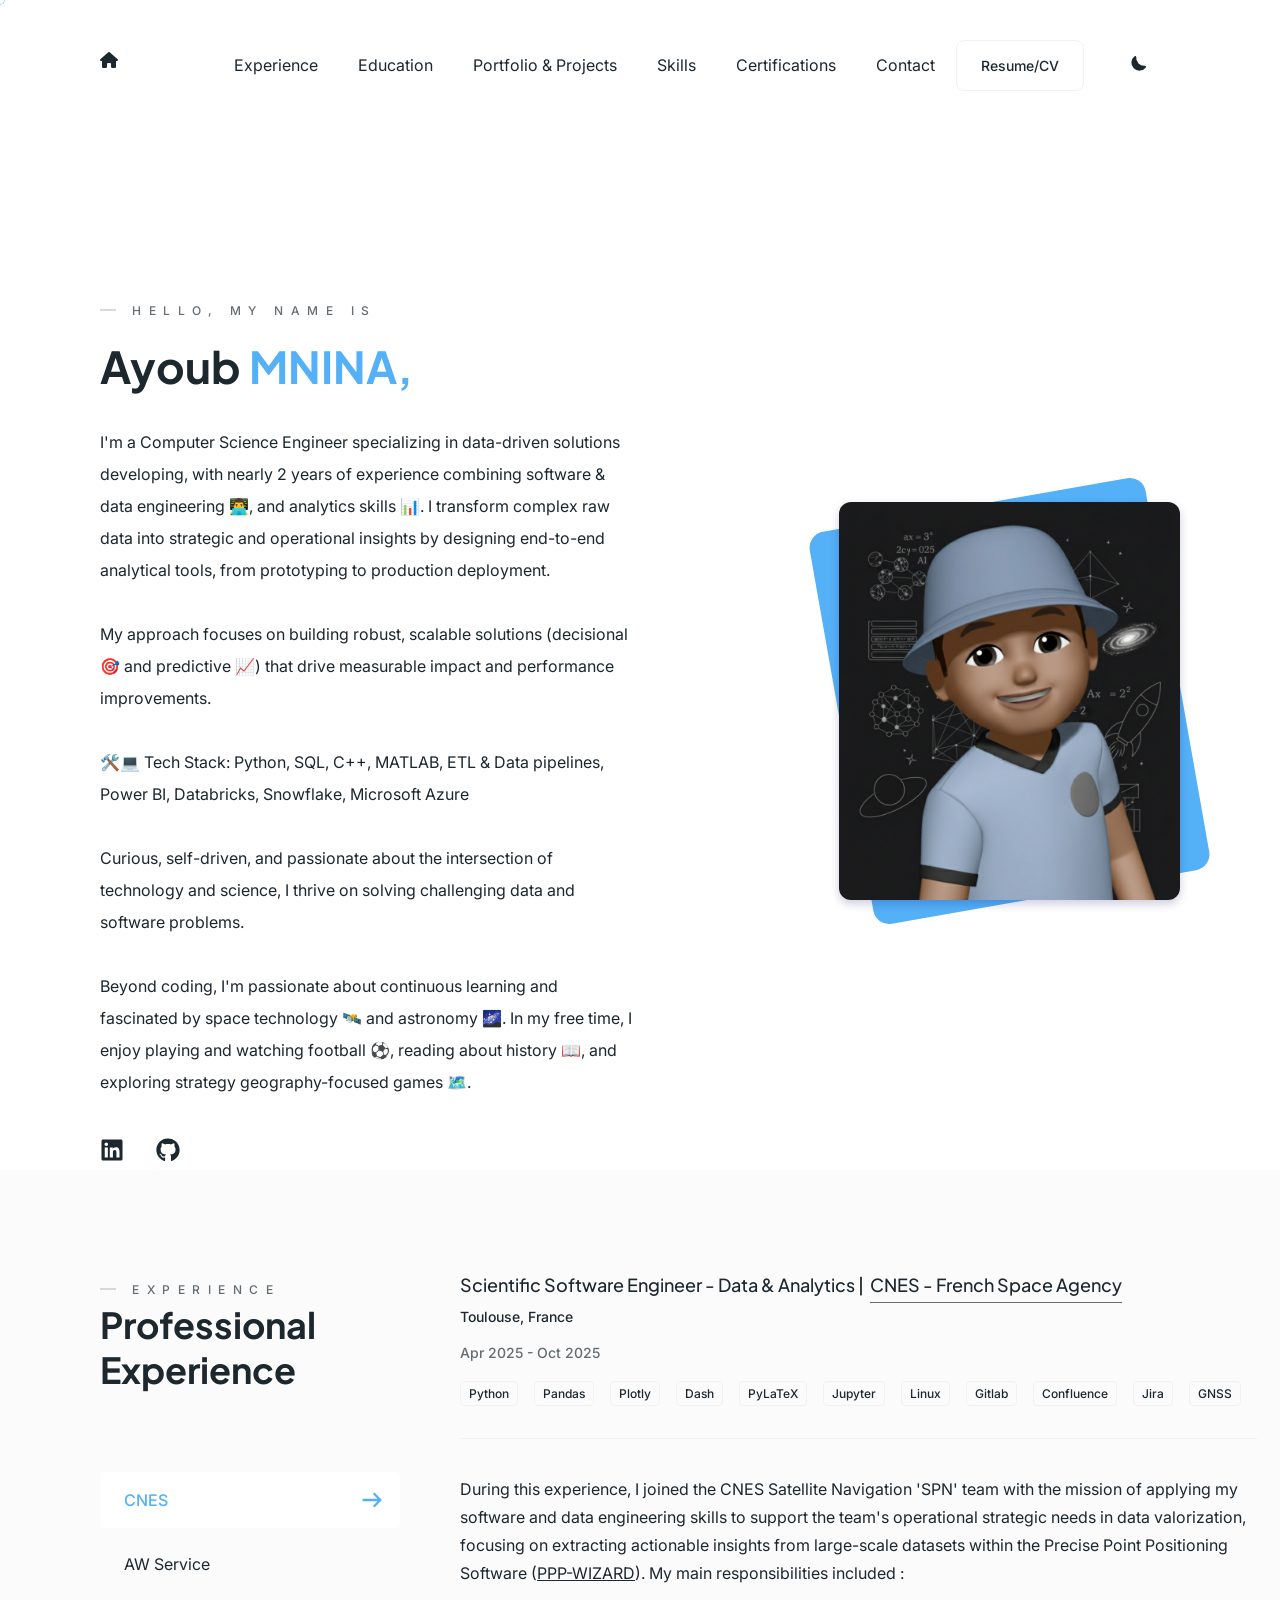
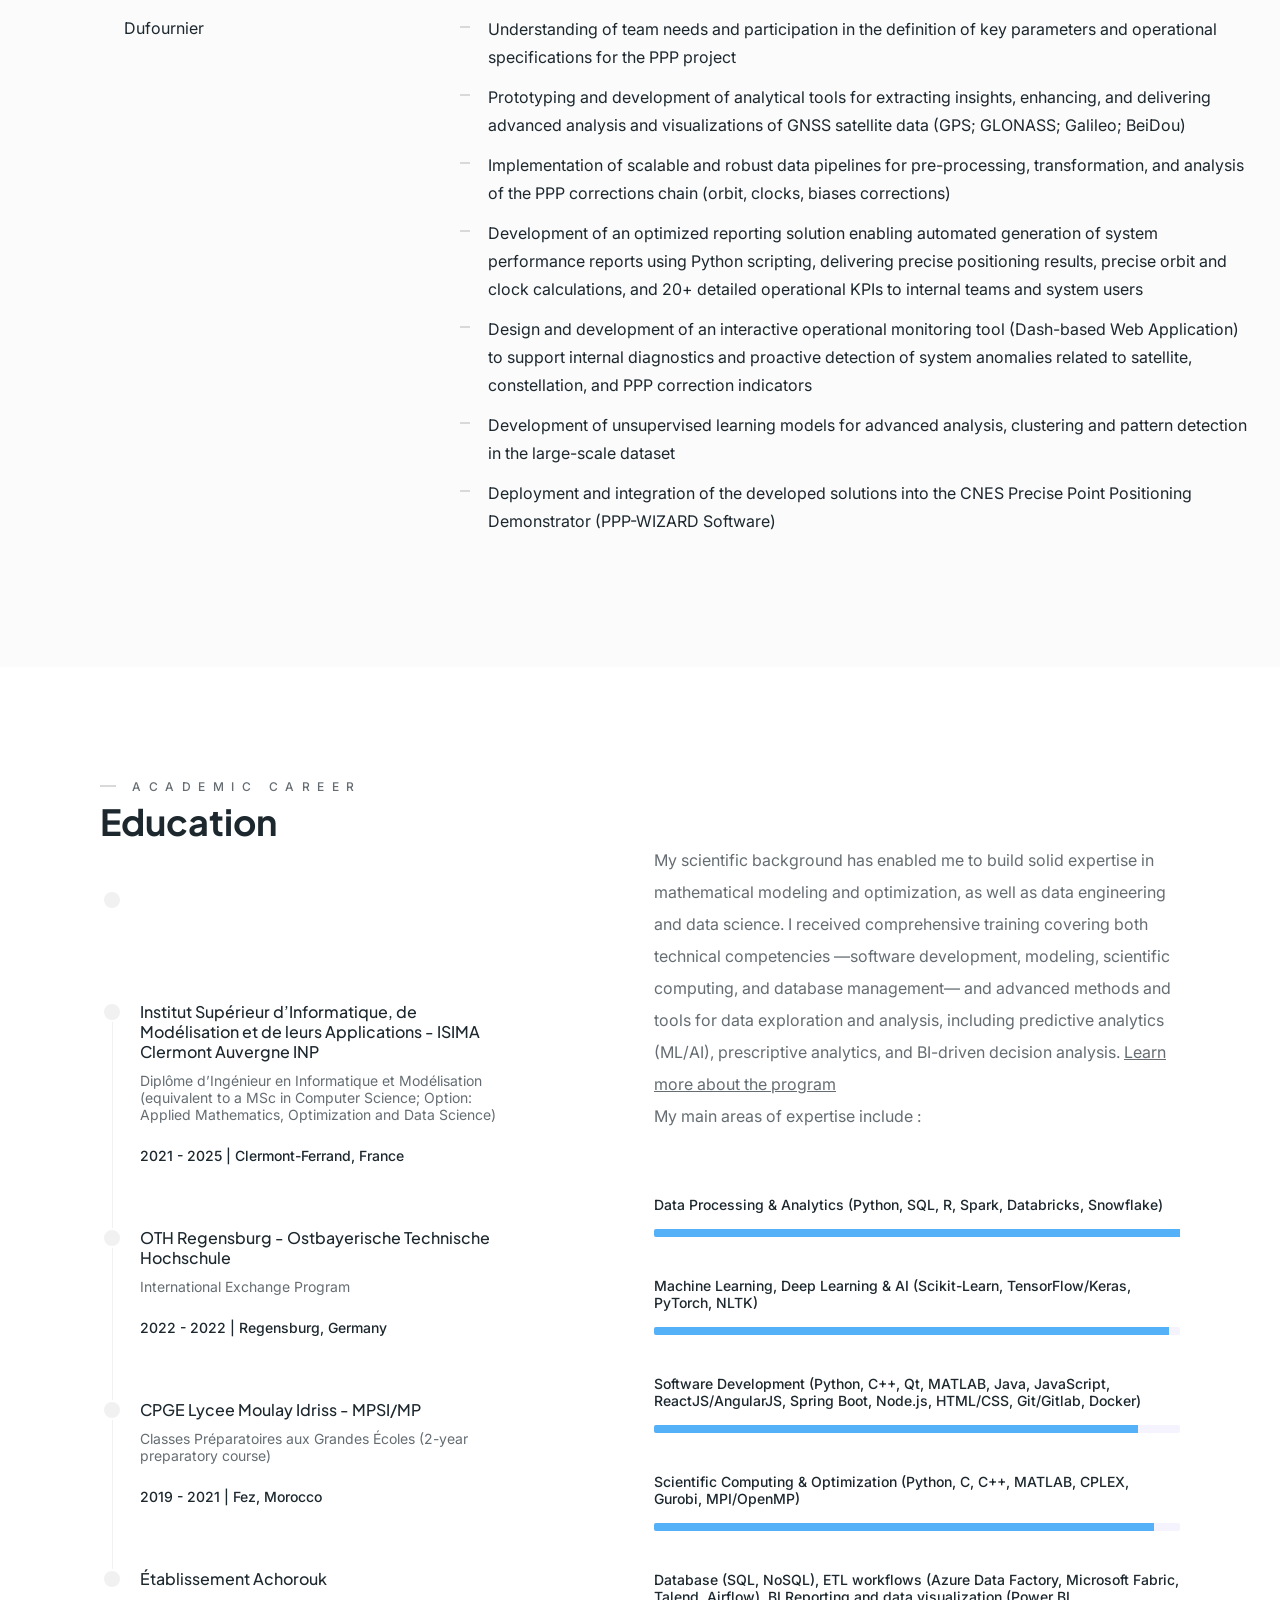
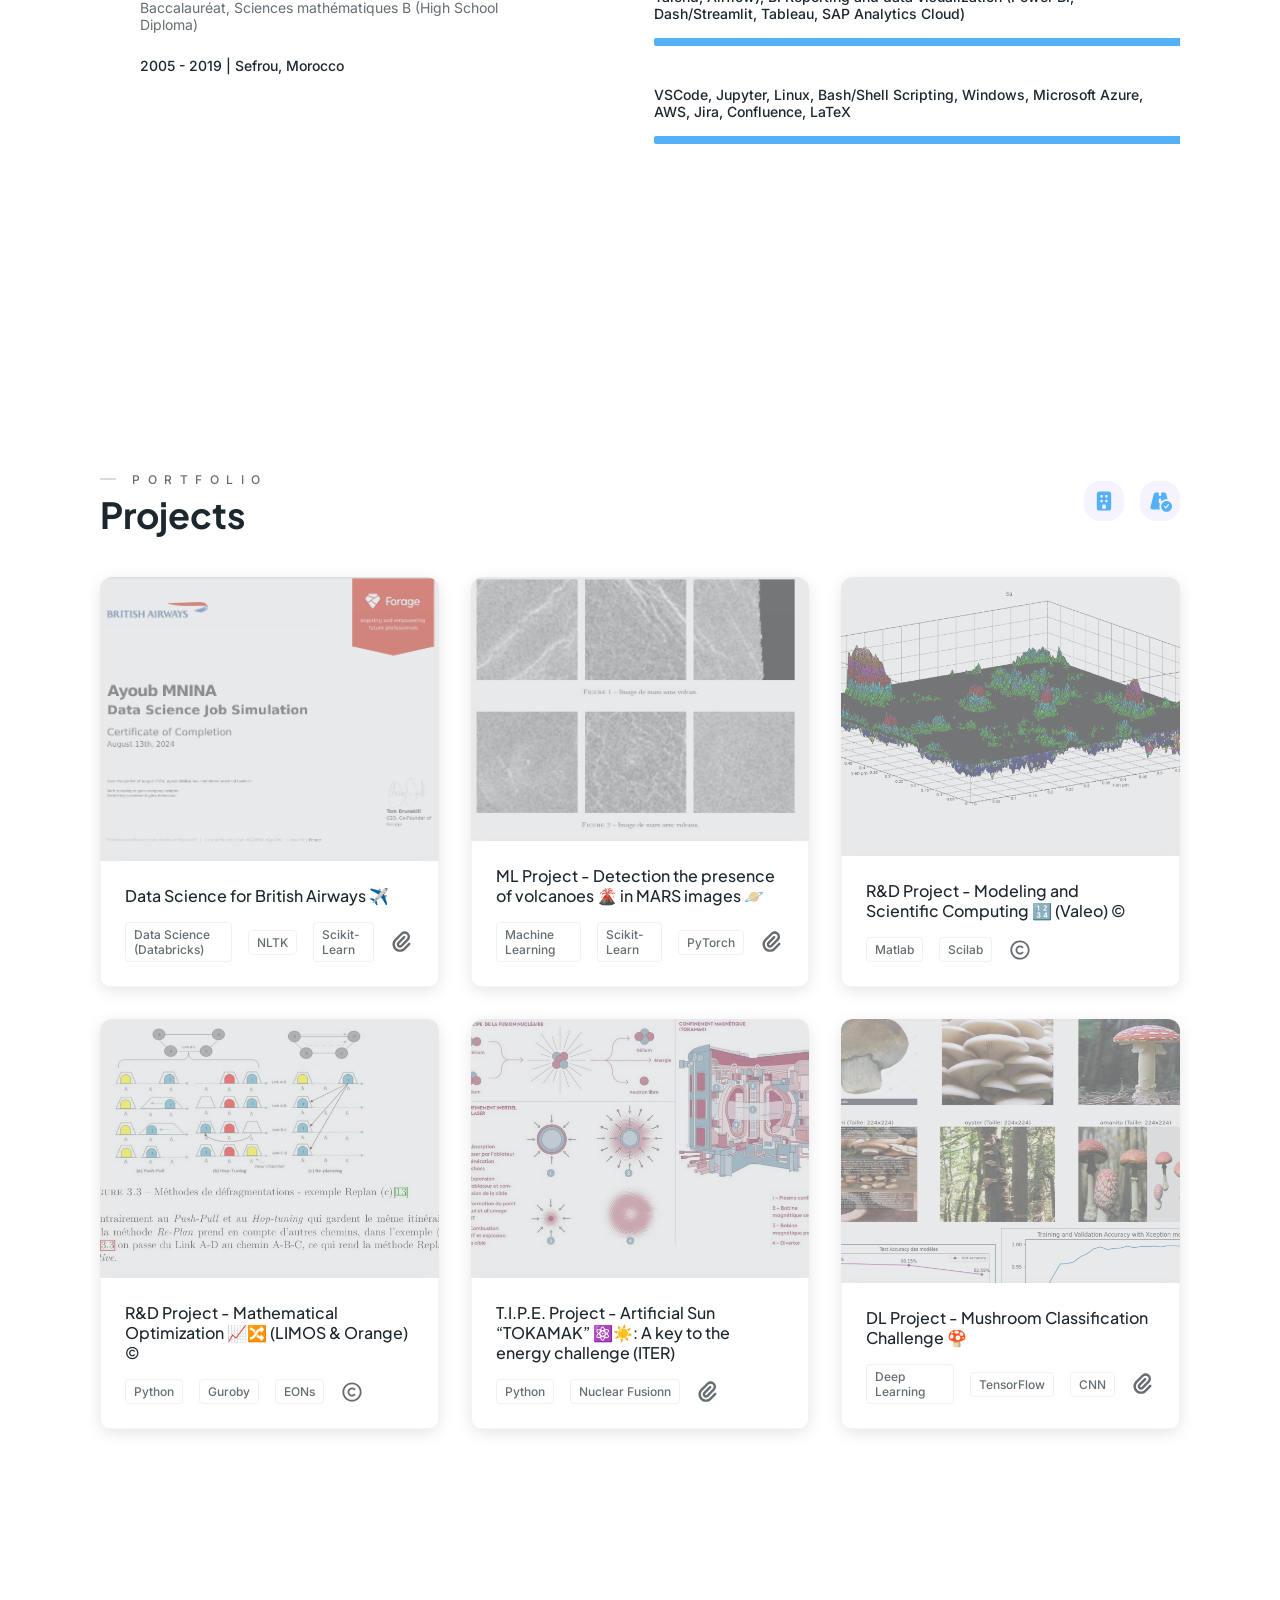
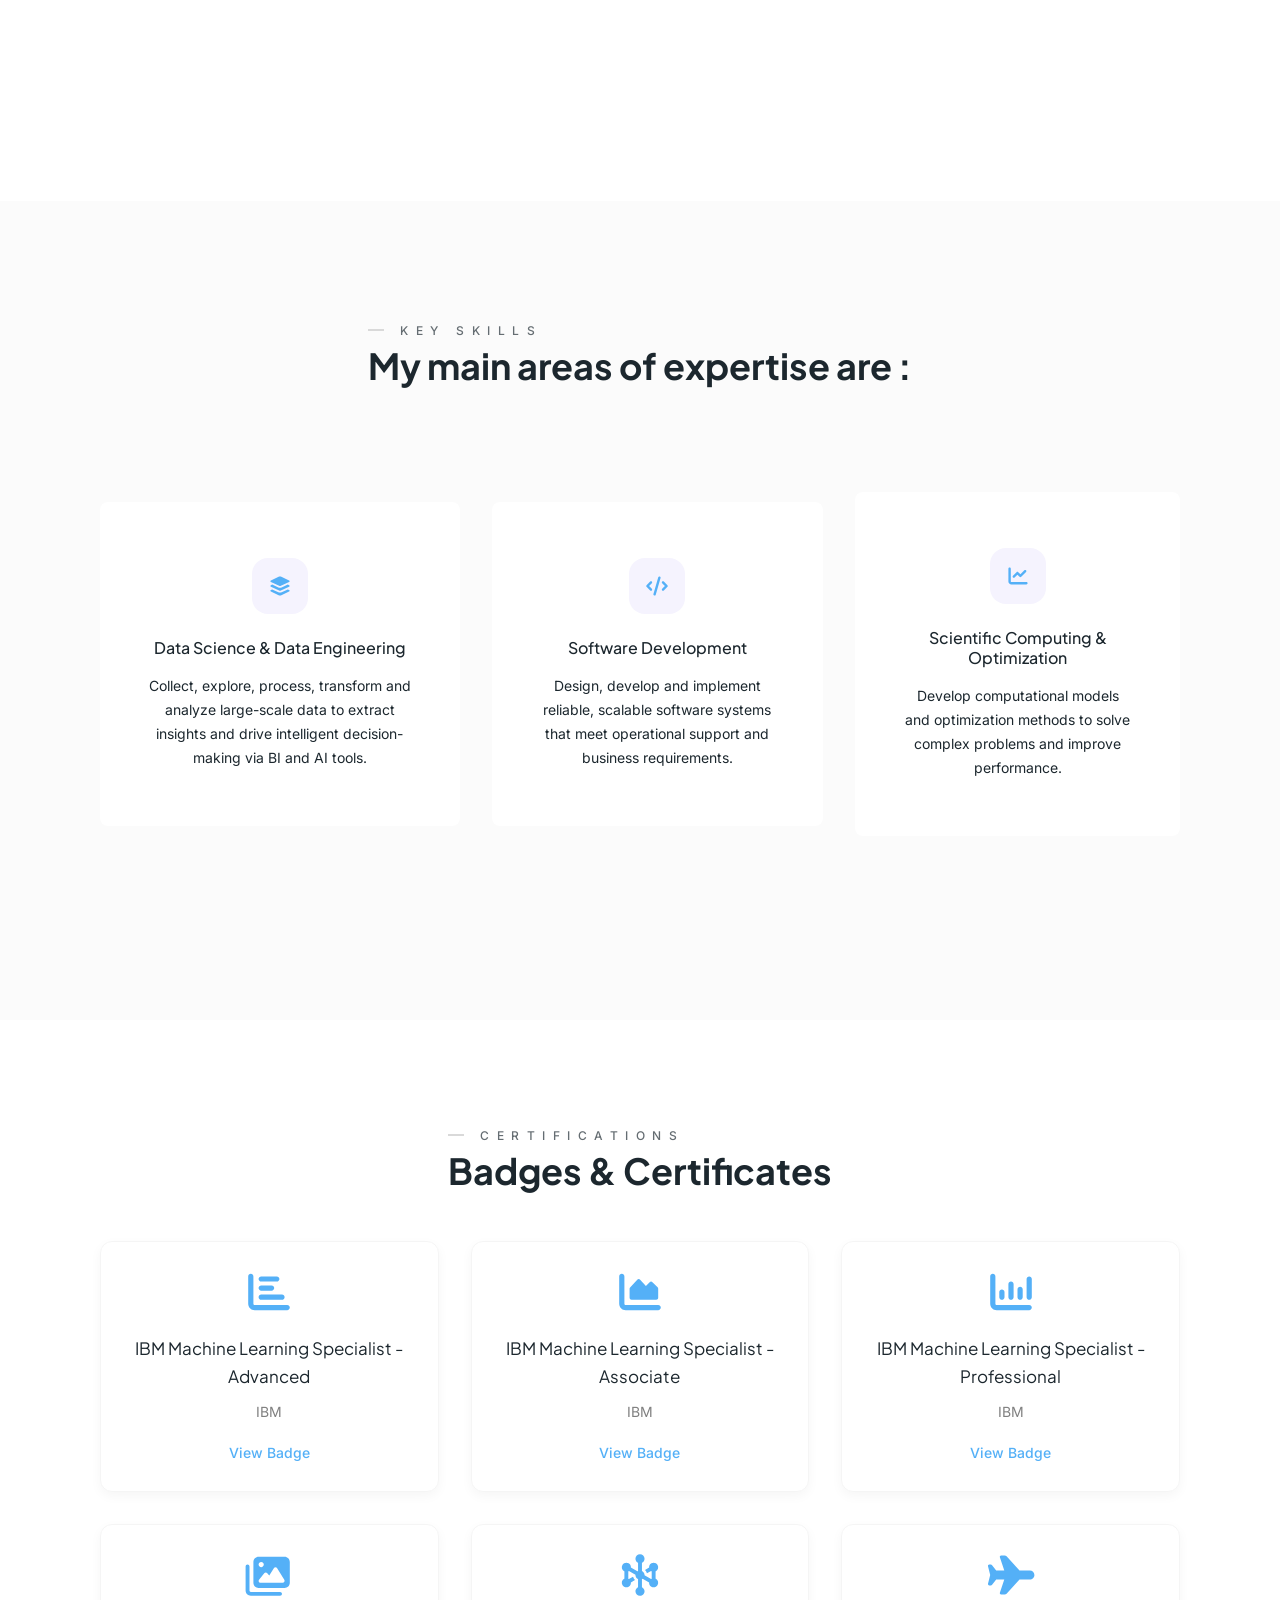
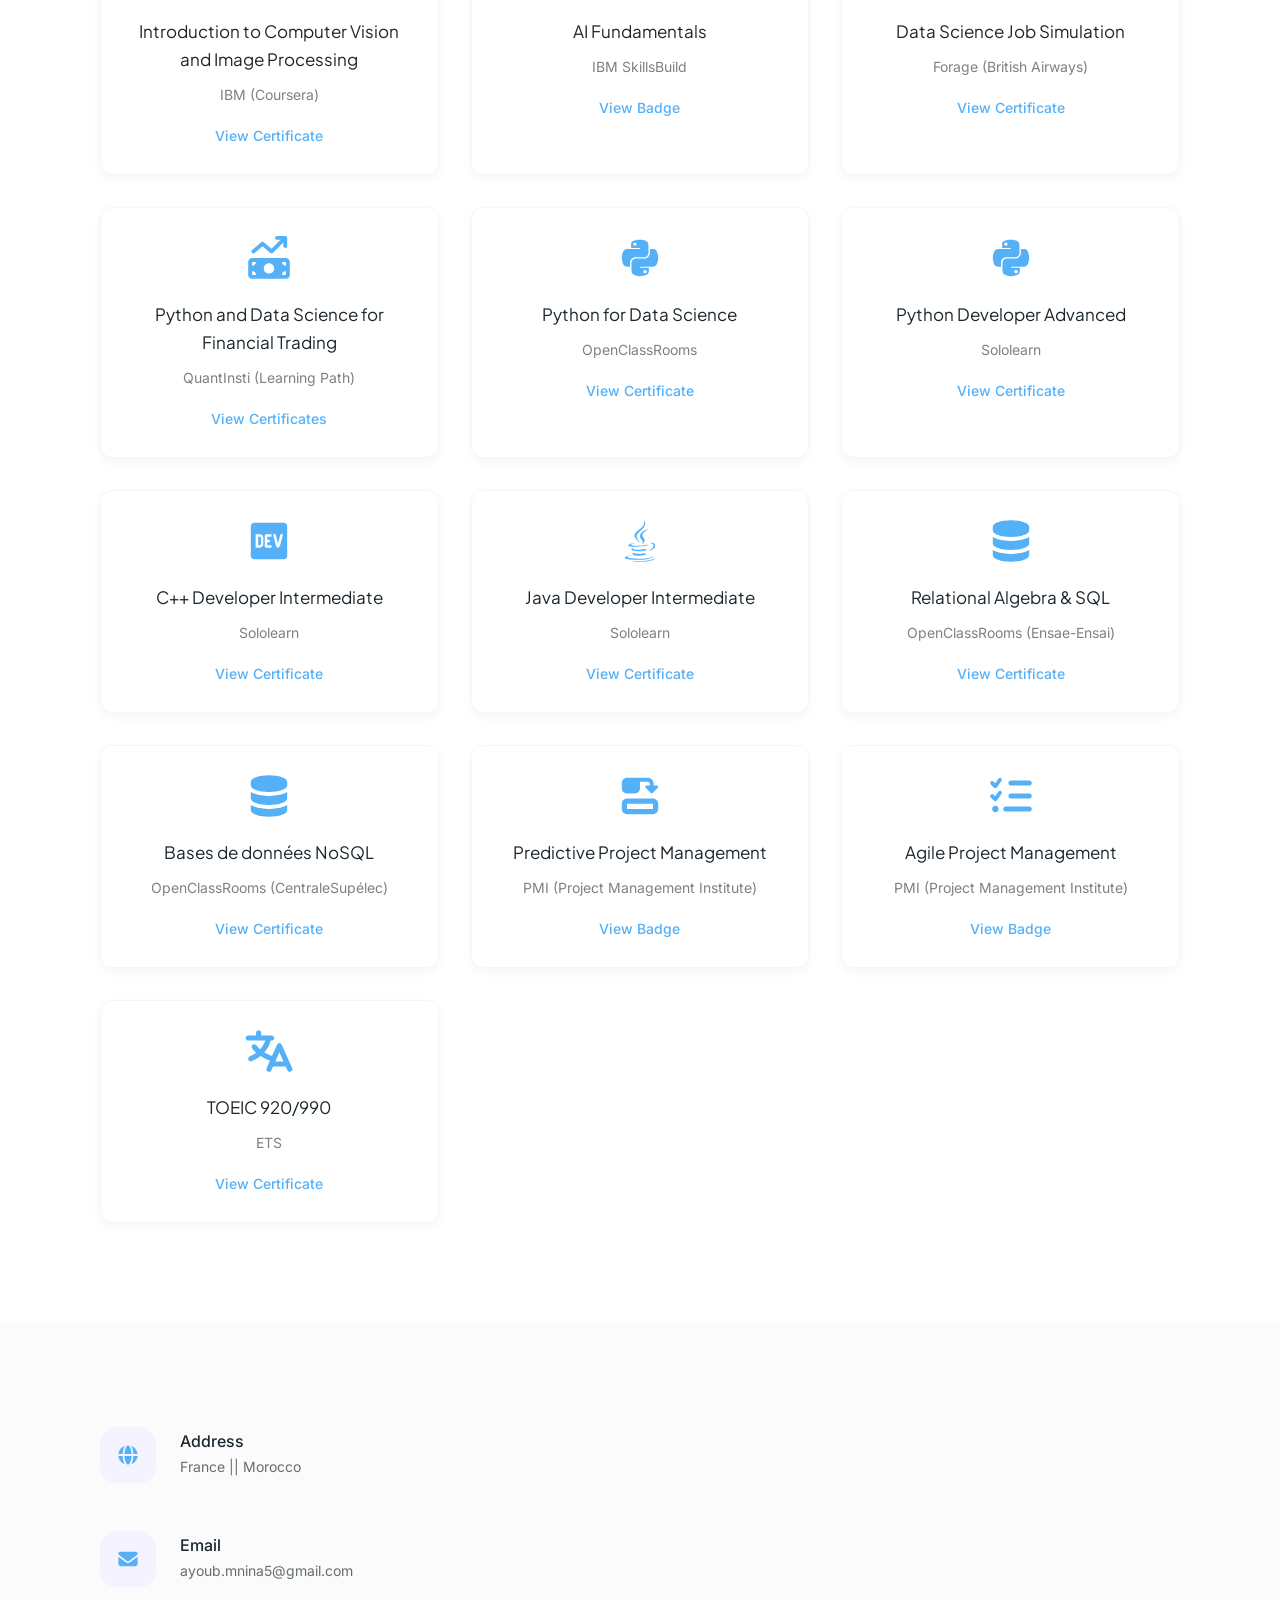
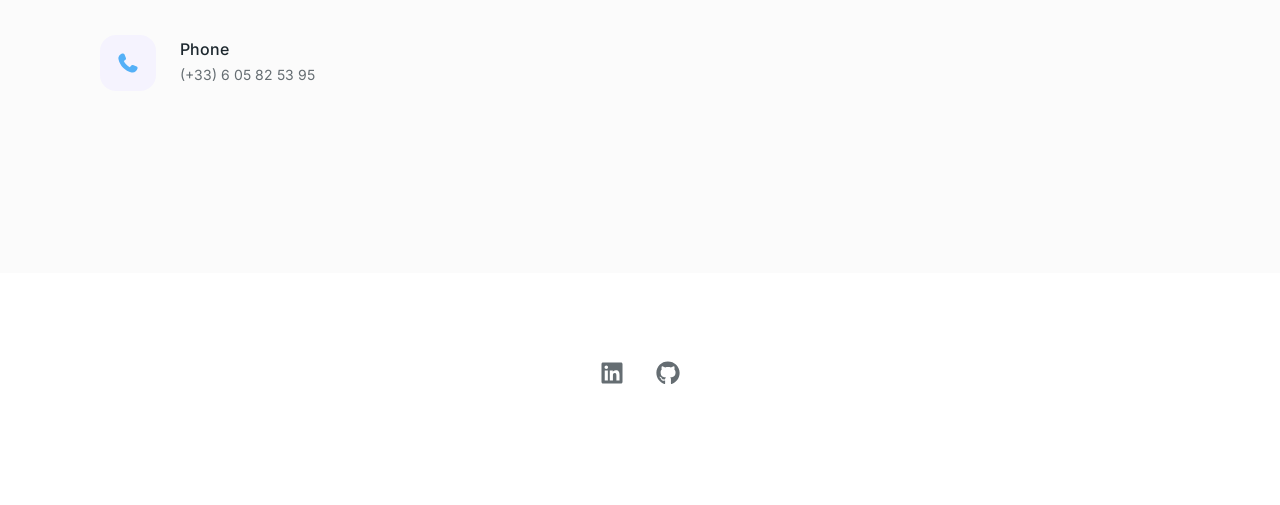
==== index.html @ cc0ec483 "Updates" ====
<!DOCTYPE html>
<html lang="en">
<head>
    <meta charset="UTF-8">
    <meta http-equiv="X-UA-Compatible" content="IE=edge">
    <meta name="viewport" content="width=device-width, initial-scale=1.0">
    
    <link rel="manifest" href="assets/favicon/site.webmanifest">
    <link rel="preconnect" href="https://fonts.googleapis.com">
    <link rel="preconnect" href="https://fonts.gstatic.com" crossorigin>
    <link href="https://fonts.googleapis.com/css2?family=Inter:wght@300;400;500&family=Plus+Jakarta+Sans:wght@300;400;500;600;700&display=swap" rel="stylesheet">
    <link href="assets/css/aos.css" rel="stylesheet">
    <link href="assets/css/swiper-bundle.min.css" rel="stylesheet">
    <link rel="stylesheet" href="assets/css/kursor.css">
    <link rel="stylesheet" href="styles.css">
    <link rel="stylesheet" href="https://cdnjs.cloudflare.com/ajax/libs/font-awesome/6.0.0-beta3/css/all.min.css">
	<link rel="icon" type="image/png" href="assets/img/Gemini-spaceIT-icon.ico">
    <title>Welcome! Ayoub Mnina Portfolio</title>
</head>
<body>
<header class="header">
    <div class="container">
        <div class="logo" data-aos-delay="100" data-aos="fade-down">
            <i class="fas fa-home"></i>
            <!-- <svg xmlns="http://www.w3.org/2000/svg" viewBox="0 0 640 640"><path d="M304 70.1C313.1 61.9 326.9 61.9 336 70.1L568 278.1C577.9 286.9 578.7 302.1 569.8 312C560.9 321.9 545.8 322.7 535.9 313.8L527.9 306.6L527.9 511.9C527.9 547.2 499.2 575.9 463.9 575.9L175.9 575.9C140.6 575.9 111.9 547.2 111.9 511.9L111.9 306.6L103.9 313.8C94 322.6 78.9 321.8 70 312C61.1 302.2 62 287 71.8 278.1L304 70.1zM320 120.2L160 263.7L160 512C160 520.8 167.2 528 176 528L224 528L224 424C224 384.2 256.2 352 296 352L344 352C383.8 352 416 384.2 416 424L416 528L464 528C472.8 528 480 520.8 480 512L480 263.7L320 120.3zM272 528L368 528L368 424C368 410.7 357.3 400 344 400L296 400C282.7 400 272 410.7 272 424L272 528z"/></svg> -->
        </div>
        <nav class="nav">
            <ul class="nav-links">
                <li class="experience active" data-aos="fade-down" data-aos-delay="150">
                    <a href="#experience">Experience</a>
                </li>
                <li class="education-skill" data-aos="fade-down" data-aos-delay="200">
                    <a href="#education-skill">Education</a>
                </li>
                <li class="portfolios" data-aos="fade-down" data-aos-delay="250">
                    <a href="#portfolios">Portfolio & Projects</a>
                </li>
                <li class="services" data-aos="fade-down" data-aos-delay="300">
                    <a href="#services">Skills</a>
                </li>
				<li class="certificat" data-aos="fade-down" data-aos-delay="350">
                    <a href="#certificat">Certifications</a>
                </li>

                <li class="contact" data-aos="fade-down" data-aos-delay="400">
                    <a href="#contact">Contact</a>
                </li>
            </ul>     
        </nav>

        <div class="right-content" data-aos-delay="450" data-aos="fade-down">
			<a href="assets/CV_Ayoub-Mnina.pdf" target="_blank" class="btn btn-outline-light download-resume">Resume/CV</a>

			<div class="theme-color-toggle">
				<!-- 🌙 Moon Icon -->
				<svg class="moon" viewBox="0 0 24 24" width="24" height="24" fill="none" stroke="currentColor" stroke-width="2" stroke-linecap="round" stroke-linejoin="round">
					<path d="M21 12.79A9 9 0 0 1 11.21 3 7 7 0 1 0 21 12.79z"></path>
				</svg>

				<!-- ☀️ Sun Icon -->
				<svg class="sun" viewBox="0 0 24 24" width="24" height="24" fill="none" stroke="currentColor" stroke-width="2" stroke-linecap="round" stroke-linejoin="round">
					<circle cx="12" cy="12" r="5"></circle>
					<path d="M12 1v2M12 21v2M4.22 4.22l1.42 1.42M18.36 18.36l1.42 1.42M1 12h2M21 12h2M4.22 19.78l1.42-1.42M18.36 5.64l1.42-1.42"></path>
				</svg>
			</div>

			<!--<svg xmlns="http://www.w3.org/2000/svg" viewBox="0 0 640 640"><path d="M96 160C96 142.3 110.3 128 128 128L512 128C529.7 128 544 142.3 544 160C544 177.7 529.7 192 512 192L128 192C110.3 192 96 177.7 96 160zM96 320C96 302.3 110.3 288 128 288L512 288C529.7 288 544 302.3 544 320C544 337.7 529.7 352 512 352L128 352C110.3 352 96 337.7 96 320zM544 480C544 497.7 529.7 512 512 512L128 512C110.3 512 96 497.7 96 480C96 462.3 110.3 448 128 448L512 448C529.7 448 544 462.3 544 480z"/></svg>-->
			<!--<div class="translate-container">
				<i class="fas fa-globe globe-icon"></i><div id="google_translate_element"></div>
			</div>-->
		</div>
    </div>
</header>
<main>
    <section class="hero-section">
        <div class="container">
            <div class="content" data-aos="fade-up">
                <p class="above-title mb-16">Hello, My name is</p>
                <h1 class="full-name">Ayoub <span class="primary">MNINA,</span></h1>
                <p class="about">I'm a Computer Science Engineer specializing in data-driven solutions developing, 
								with nearly 2 years of experience combining software & data engineering 👨‍💻, 
								and analytics skills 📊. I transform complex raw data into strategic and operational
								insights by designing end-to-end analytical tools, from prototyping to production deployment.<BR><BR>

								My approach focuses on building robust, scalable solutions (decisional 🎯 
								and predictive 📈) that drive measurable impact and performance improvements.<BR><BR>

								🛠️💻 Tech Stack: Python, SQL, C++, MATLAB, ETL & Data pipelines,<BR> Power BI, Databricks, Snowflake, Microsoft Azure<BR><BR>

								Curious, self-driven, and passionate about the intersection of technology 
								and science, I thrive on solving challenging data and software problems.<BR><BR>

								Beyond coding, I'm passionate about continuous learning and fascinated by 
								space technology 🛰️ and astronomy 🌌. In my free time, I enjoy playing and watching football ⚽,
								reading about history 📖, and exploring strategy geography-focused games 🗺️.
				</p>
                <ul class="social-icons"> 
                    <li>
                        <a href="https://www.linkedin.com/in/mninaayoub/" target="_blank">
                            <!-- LinkedIn Icon -->
							<svg xmlns="http://www.w3.org/2000/svg" viewBox="0 0 448 512"><!--!Font Awesome Free v7.1.0 by @fontawesome - https://fontawesome.com License - https://fontawesome.com/license/free Copyright 2025 Fonticons, Inc.--><path d="M416 32L31.9 32C14.3 32 0 46.5 0 64.3L0 447.7C0 465.5 14.3 480 31.9 480L416 480c17.6 0 32-14.5 32-32.3l0-383.4C448 46.5 433.6 32 416 32zM135.4 416l-66.4 0 0-213.8 66.5 0 0 213.8-.1 0zM102.2 96a38.5 38.5 0 1 1 0 77 38.5 38.5 0 1 1 0-77zM384.3 416l-66.4 0 0-104c0-24.8-.5-56.7-34.5-56.7-34.6 0-39.9 27-39.9 54.9l0 105.8-66.4 0 0-213.8 63.7 0 0 29.2 .9 0c8.9-16.8 30.6-34.5 62.9-34.5 67.2 0 79.7 44.3 79.7 101.9l0 117.2z"/></svg>
                        </a>
                    </li>
					<li>
                        <a href="https://github.com/Ayuub34" target="_blank">
                            <!-- GitHub Icon -->
							<svg xmlns="http://www.w3.org/2000/svg" viewBox="0 0 512 512"><!--!Font Awesome Free v7.1.0 by @fontawesome - https://fontawesome.com License - https://fontawesome.com/license/free Copyright 2025 Fonticons, Inc.--><path d="M173.9 397.4c0 2-2.3 3.6-5.2 3.6-3.3 .3-5.6-1.3-5.6-3.6 0-2 2.3-3.6 5.2-3.6 3-.3 5.6 1.3 5.6 3.6zm-31.1-4.5c-.7 2 1.3 4.3 4.3 4.9 2.6 1 5.6 0 6.2-2s-1.3-4.3-4.3-5.2c-2.6-.7-5.5 .3-6.2 2.3zm44.2-1.7c-2.9 .7-4.9 2.6-4.6 4.9 .3 2 2.9 3.3 5.9 2.6 2.9-.7 4.9-2.6 4.6-4.6-.3-1.9-3-3.2-5.9-2.9zM252.8 8c-138.7 0-244.8 105.3-244.8 244 0 110.9 69.8 205.8 169.5 239.2 12.8 2.3 17.3-5.6 17.3-12.1 0-6.2-.3-40.4-.3-61.4 0 0-70 15-84.7-29.8 0 0-11.4-29.1-27.8-36.6 0 0-22.9-15.7 1.6-15.4 0 0 24.9 2 38.6 25.8 21.9 38.6 58.6 27.5 72.9 20.9 2.3-16 8.8-27.1 16-33.7-55.9-6.2-112.3-14.3-112.3-110.5 0-27.5 7.6-41.3 23.6-58.9-2.6-6.5-11.1-33.3 2.6-67.9 20.9-6.5 69 27 69 27 20-5.6 41.5-8.5 62.8-8.5s42.8 2.9 62.8 8.5c0 0 48.1-33.6 69-27 13.7 34.7 5.2 61.4 2.6 67.9 16 17.7 25.8 31.5 25.8 58.9 0 96.5-58.9 104.2-114.8 110.5 9.2 7.9 17 22.9 17 46.4 0 33.7-.3 75.4-.3 83.6 0 6.5 4.6 14.4 17.3 12.1 100-33.2 167.8-128.1 167.8-239 0-138.7-112.5-244-251.2-244zM105.2 352.9c-1.3 1-1 3.3 .7 5.2 1.6 1.6 3.9 2.3 5.2 1 1.3-1 1-3.3-.7-5.2-1.6-1.6-3.9-2.3-5.2-1zm-10.8-8.1c-.7 1.3 .3 2.9 2.3 3.9 1.6 1 3.6 .7 4.3-.7 .7-1.3-.3-2.9-2.3-3.9-2-.6-3.6-.3-4.3 .7zm32.4 35.6c-1.6 1.3-1 4.3 1.3 6.2 2.3 2.3 5.2 2.6 6.5 1 1.3-1.3 .7-4.3-1.3-6.2-2.2-2.3-5.2-2.6-6.5-1zm-11.4-14.7c-1.6 1-1.6 3.6 0 5.9s4.3 3.3 5.6 2.3c1.6-1.3 1.6-3.9 0-6.2-1.4-2.3-4-3.3-5.6-2z"/></svg>
                        </a>
                    </li>
                </ul>
            </div>
            <div class="image" data-aos="fade-up">
                <div class="cover">
                    <!-- Decorative Lines Vector -->
					<svg class="lines-vector" viewBox="0 0 200 210" width="200" height="210" fill="none"
						stroke="currentColor" stroke-width="1.5" stroke-linecap="round" stroke-linejoin="round">
					<path d="M10 10C40 40 80 10 110 40C140 70 180 30 190 60" opacity="0.4"/>
					<path d="M10 40C40 70 80 40 110 70C140 100 180 60 190 90" opacity="0.3"/>
					<path d="M10 70C40 100 80 70 110 100C140 130 180 90 190 120" opacity="0.2"/>
					<path d="M10 100C40 130 80 100 110 130C140 160 180 120 190 150" opacity="0.15"/>
					</svg>
                </div>
				<img src="assets\img/Bitmoji-Ayoub.png" alt="Ayoub Mnina" class="profile-img">
            </div>
        </div>
    </section>
    
    <section class="experience-section" id="experience">
        <div class="container">
            <div class="side">
                <div class="section-name" data-aos="fade-up">
                    <p class="above-title">Experience</p>
                    <h4 class="title">Professional Experience</h4>
                </div>
                <div class="companies-list">
                    <div class="selector">
                        <svg xmlns="http://www.w3.org/2000/svg" viewBox="0 0 640 640"><!--!Font Awesome Free v7.1.0 by @fontawesome - https://fontawesome.com License - https://fontawesome.com/license/free Copyright 2025 Fonticons, Inc.--><path d="M566.6 342.6C579.1 330.1 579.1 309.8 566.6 297.3L406.6 137.3C394.1 124.8 373.8 124.8 361.3 137.3C348.8 149.8 348.8 170.1 361.3 182.6L466.7 288L96 288C78.3 288 64 302.3 64 320C64 337.7 78.3 352 96 352L466.7 352L361.3 457.4C348.8 469.9 348.8 490.2 361.3 502.7C373.8 515.2 394.1 515.2 406.6 502.7L566.6 342.7z"/></svg>
                    </div>
                    <ul>
                        <li data-tab="cnes" class="active" data-aos="fade-up">CNES</li>
                        <li data-tab="awService" data-aos-delay="50" data-aos="fade-up">AW Service</li>
						<li data-tab="dufournier" data-aos-delay="100" data-aos="fade-up">Dufournier</li>
                    </ul>
                </div>
            </div> 
            <div class="content active" id="cnes">
                <div class="headline" data-aos-delay="50" data-aos="fade-up">
                    <h4 class="job-title">Scientific Software Engineer - Data & Analytics   |&nbsp; <span class="company-name"><a href="https://cnes.fr/" target="_blank" rel="noopener noreferrer">CNES - French Space Agency</a></span></h4>
                    <p class="location">Toulouse, France</p>
                    <p class="period">Apr 2025 - Oct 2025</p>
                    <ul class="stack-list">
                        <li class="tag">Python</li>
						<li class="tag">Pandas</li>
                        <li class="tag">Plotly</li>
						<li class="tag">Dash</li>
                        <li class="tag">PyLaTeX</li>
                        <li class="tag">Jupyter</li>
						<li class="tag">Linux</li>
						<li class="tag">Gitlab</li>
						<li class="tag">Confluence</li>
						<li class="tag">Jira</li>
						<li class="tag">GNSS</li>
                    </ul>
                </div>
                <div class="line"></div>
                <p>During this experience, I joined the CNES Satellite Navigation 'SPN' team with the mission of applying my software and data engineering skills 
				to support the team's operational strategic needs in data valorization, focusing on extracting actionable insights from large-scale datasets within 
				the Precise Point Positioning Software (<a href="http://ppp-wizard.net/" target="_blank" rel="noopener noreferrer" style="text-decoration: underline;">PPP-WIZARD</a>). 
				My main responsibilities included : <BR> </p>
                <ul class="responsibilities">
                    <br>
                    <li data-aos-delay="50" data-aos="fade-up">Understanding of team needs and participation in the definition of key parameters and operational specifications for the PPP project</li>
                    <li data-aos-delay="100" data-aos="fade-up">Prototyping and development of analytical tools for extracting insights, enhancing, and delivering advanced analysis and visualizations of GNSS satellite data (GPS; GLONASS; Galileo; BeiDou)</li>
                    <li data-aos-delay="150" data-aos="fade-up">Implementation of scalable and robust data pipelines for pre-processing, transformation, and analysis of the PPP corrections chain (orbit, clocks, biases corrections)</li>
                    <li data-aos-delay="200" data-aos="fade-up">Development of an optimized reporting solution enabling automated generation of system performance reports using Python scripting, delivering precise positioning results, precise orbit and clock calculations, and 20+ detailed operational KPIs to internal teams and system users</li>
					<li data-aos-delay="250" data-aos="fade-up">Design and development of an interactive operational monitoring tool (Dash-based Web Application) to support internal diagnostics and proactive detection of system anomalies related to satellite, constellation, and PPP correction indicators</li>
					<li data-aos-delay="300" data-aos="fade-up">Development of unsupervised learning models for advanced analysis, clustering and pattern detection in the large-scale dataset</li>
                    <li data-aos-delay="350" data-aos="fade-up">Deployment and integration of the developed solutions into the CNES Precise Point Positioning Demonstrator (PPP-WIZARD Software)</li>
				</ul>
            </div>
            <div class="content" id="awService">
                <div class="headline" data-aos-delay="50" data-aos="fade-up">
                    <h4 class="job-title">Software & Data Engineer   |&nbsp;<span class="company-name"><a href="https://awservices.io/" target="_blank" rel="noopener noreferrer">AW Service</a></span></h4>
                    <p class="location">Paris, France</p>
                    <p class="period">June 2024 - Sept 2024</p>
                    <ul class="stack-list">
                        <li class="tag">Python</li>
                        <li class="tag">Scikit-learn</li>
						<li class="tag">Pandas</li>
                        <li class="tag">Snowflake</li>
						<li class="tag">SQL</li>
                        <li class="tag">Power BI</li>
                        <li class="tag">C++</li>
                        <li class="tag">Qt</li>
						<li class="tag">Jupyter</li>
                        <li class="tag">Git</li>
                    </ul>
                </div>
                <div class="line"></div>
                <p>During this experience, I joined the AW Service Consulting Data team for a property management digitalization project, 
				where I focused on extracting insights from various booking datasets and developing a predictive AI tool to anticipate booking cancellations. 
				My main responsibilities included :</p>
                <ul class="responsibilities">
                    <br>
                    <li>Developing ETL pipelines to process hotel booking data and generate data-driven insights across 15+ KPI</li>
                    <li>Building a predictive machine learning model to anticipate booking cancellations with a precision of 89%, enabling proactive decision-making</li>
                    <li>Deploying the ML solution as a C++/Qt desktop application (2-way PMS) enabling automated and real-time online-optimized booking management</li>
                </ul>
            </div>
			<div class="content" id="dufournier">
                <div class="headline" data-aos-delay="50" data-aos="fade-up">
                    <h4 class="job-title">Scientific Software Engineer - Data & Modélisation   |&nbsp; <span class="company-name"><a href="https://www.dufournier.com/" target="_blank" rel="noopener noreferrer">DUFOURNIER TECHNOLOGIES</a></span></h4>
                    <p class="location">Clermont-Ferrand, France</p>
                    <p class="period">Apr 2023 - Aug 2023</p>
                    <ul class="stack-list">
                        <li class="tag">Python</li>
                        <li class="tag">Numpy</li>
                        <li class="tag">Scipy</li>
						<li class="tag">PyQt5</li>
						<li class="tag">PyQtGraph</li>
						<li class="tag">PyODBC</li>
						<li class="tag">SQL</li>
						<li class="tag">Azure</li>
                        <li class="tag">MATLAB</li>
                    </ul>
                </div>
                <div class="line"></div>
                <p>During this experience, I joined the <a href="https://data-tires.com/" target="_blank" rel="noopener noreferrer" style="text-decoration: underline;">data-tires project</a> team, 
				focused on developing an automated data processing pipeline for tire testing operations and calculating metrics to support tire mathematical modeling. 
				Specifically, I worked on the following tasks : <BR> </p>
                <ul class="responsibilities">
                    <br>
                    <li data-aos-delay="50" data-aos="fade-up">Developing of in-house software to automate data processing, analysis, and visualization from tire testing machines (200 Hz time series data)</li>
                    <li data-aos-delay="100" data-aos="fade-up">Automating the calculation of tire performance criteria/indicators and integration of results into a 200+ tires database "<a href="https://data-tires.com/Services" target="_blank" rel="noopener noreferrer" style="text-decoration: underline;">data-tires</a>"</li>
                    <li data-aos-delay="150" data-aos="fade-up">Tire mathematical modeling (Pacejka Magic Formula) and improvements to internal PFS (Pacejka Fitting Software) tools from version MF 5.2 to MF 6.1/6.2</li>
                </ul>
            </div>
        </div>
    </section>
    
    <section class="education-skill-section" id="education-skill">
        <div class="container">
            <div class="section-name" data-aos="fade-up">
                <p class="above-title">Academic Career</p>
                <h4 class="title">Education</h4>
            </div>
            <div class="education-skill-wrapper">
                <div class="education">
                    <div class="education-item" data-aos="fade-up" data-aos-delay="100">
                        <h4 class="school">Institut Supérieur d’Informatique, de Modélisation et de leurs Applications - ISIMA Clermont Auvergne INP</h4>
                        <p class="degree-field">Diplôme d’Ingénieur en Informatique et Modélisation (equivalent to a MSc in Computer Science; Option: Applied Mathematics, Optimization and Data Science)</p>
                        <p class="date">2021 - 2025 | Clermont-Ferrand, France</p>
                    </div>
                    <div class="education-item" data-aos="fade-up" data-aos-delay="150">
                        <h4 class="school">OTH Regensburg - Ostbayerische Technische Hochschule</h4>
                        <p class="degree-field">International Exchange Program</p>
                        <p class="date">2022 - 2022 | Regensburg, Germany</p>
                    </div>
                    <div class="education-item" data-aos="fade-up" data-aos-delay="200">
                        <h4 class="school">CPGE Lycee Moulay Idriss - MPSI/MP</h4>
                        <p class="degree-field">Classes Préparatoires aux Grandes Écoles (2-year preparatory course)</p>
                        <p class="date">2019 - 2021 | Fez, Morocco</p>
                    </div>
                    <div class="education-item" data-aos="fade-up" data-aos-delay="200">
                        <h4 class="school">Établissement Achorouk</h4>
                        <p class="degree-field">Baccalauréat, Sciences mathématiques B (High School Diploma)</p>
                        <p class="date">2005 - 2019 | Sefrou, Morocco</p>
                    </div>
                </div>
                <div class="skill">
                    <p class="description" data-aos="fade-up" data-aos-delay="50">My scientific background has enabled me to build solid expertise in mathematical modeling and optimization, as well as data engineering and data science. 
                        I received comprehensive training covering both technical competencies —software development, modeling, scientific computing, and database management— and advanced methods and tools for data exploration and analysis, including predictive analytics (ML/AI), prescriptive analytics, and BI-driven decision analysis. 
                        <a href="https://www.isima.fr/f4-optimisation-et-intelligence-artificielle/" target="_blank" style=" text-decoration: underline;">Learn more about the program</a> 
                        <br>My main areas of expertise include :</p>
                    <div class="progress-bar-wrapper" data-aos="fade-up" data-aos-delay="75">
                        <div class="progress-bar">
                            <p class="label">Data Processing & Analytics (Python, SQL, R, Spark, Databricks, Snowflake)</p>
                            <div class="main-bar"><div class="fill" data-width="100"></div></div>
                        </div>
                        <div class="progress-bar">
                            <p class="label">Machine Learning, Deep Learning & AI (Scikit-Learn, TensorFlow/Keras, PyTorch, NLTK)</p>
                            <div class="main-bar"><div class="fill" data-width="98"></div></div>
                        </div>
                        <div class="progress-bar">
                            <p class="label">Software Development (Python, C++, Qt, MATLAB, Java, JavaScript, ReactJS/AngularJS, Spring Boot, Node.js, HTML/CSS, Git/Gitlab, Docker)</p>
                            <div class="main-bar"><div class="fill" data-width="92"></div></div>
                        </div>
                        <div class="progress-bar">
                            <p class="label">Scientific Computing & Optimization (Python, C, C++, MATLAB, CPLEX, Gurobi, MPI/OpenMP)</p>
                            <div class="main-bar"><div class="fill" data-width="95"></div></div>
                        </div>
                        <div class="progress-bar">
                            <p class="label">Database (SQL, NoSQL), ETL workflows (Azure Data Factory, Microsoft Fabric, Talend, Airflow), BI Reporting and data visualization (Power BI, Dash/Streamlit, Tableau, SAP Analytics Cloud)</p>
                            <div class="main-bar"><div class="fill" data-width="100"></div></div>
                        </div>
                        <div class="progress-bar">
                            <p class="label">VSCode, Jupyter, Linux, Bash/Shell Scripting, Windows, Microsoft Azure, AWS, Jira, Confluence, LaTeX</p>
                            <div class="main-bar"><div class="fill" data-width="100"></div></div>
                        </div>
                    </div>
                </div>
            </div>
        </div>
    </section>

    <section class="portfolio-section" id="portfolios">
        <div class="container">
            <div class="section-name" data-aos="fade-up" data-aos-delay="200">
                <div class="content">
                    <p class="above-title">Portfolio</p>
                    <h4 class="title">Projects</h4>
                </div>
                <div class="slider-navigation">
                    <div class="prev">
                        <svg xmlns="http://www.w3.org/2000/svg" viewBox="0 0 640 640"><!--!Font Awesome Free v7.1.0 by @fontawesome - https://fontawesome.com License - https://fontawesome.com/license/free Copyright 2025 Fonticons, Inc.--><path d="M192 64C156.7 64 128 92.7 128 128L128 512C128 547.3 156.7 576 192 576L448 576C483.3 576 512 547.3 512 512L512 128C512 92.7 483.3 64 448 64L192 64zM304 416L336 416C353.7 416 368 430.3 368 448L368 528L272 528L272 448C272 430.3 286.3 416 304 416zM224 176C224 167.2 231.2 160 240 160L272 160C280.8 160 288 167.2 288 176L288 208C288 216.8 280.8 224 272 224L240 224C231.2 224 224 216.8 224 208L224 176zM368 160L400 160C408.8 160 416 167.2 416 176L416 208C416 216.8 408.8 224 400 224L368 224C359.2 224 352 216.8 352 208L352 176C352 167.2 359.2 160 368 160zM224 304C224 295.2 231.2 288 240 288L272 288C280.8 288 288 295.2 288 304L288 336C288 344.8 280.8 352 272 352L240 352C231.2 352 224 344.8 224 336L224 304zM368 288L400 288C408.8 288 416 295.2 416 304L416 336C416 344.8 408.8 352 400 352L368 352C359.2 352 352 344.8 352 336L352 304C352 295.2 359.2 288 368 288z"/></svg>
						<!--! arrow right icon 
                        <svg xmlns="http://www.w3.org/2000/svg" viewBox="0 0 640 640"><path d="M73.4 297.4C60.9 309.9 60.9 330.2 73.4 342.7L233.4 502.7C245.9 515.2 266.2 515.2 278.7 502.7C291.2 490.2 291.2 469.9 278.7 457.4L173.3 352L544 352C561.7 352 576 337.7 576 320C576 302.3 561.7 288 544 288L173.3 288L278.7 182.6C291.2 170.1 291.2 149.8 278.7 137.3C266.2 124.8 245.9 124.8 233.4 137.3L73.4 297.3z"/></svg>-->
                    </div>
                    <div class="next">
                        <svg xmlns="http://www.w3.org/2000/svg" viewBox="0 0 640 640"><!--!Font Awesome Free v7.1.0 by @fontawesome - https://fontawesome.com License - https://fontawesome.com/license/free Copyright 2025 Fonticons, Inc.--><path d="M288 96L211.7 96C182.3 96 156.6 116.1 149.6 144.6L65.4 484.5C57.9 514.7 80.8 544 112 544L321.4 544C310.2 519.6 304 492.6 304 464C304 435.4 310.2 408.3 321.4 384C320.9 384 320.4 384 319.9 384C302.2 384 287.9 369.7 287.9 352L287.9 288C287.9 270.3 302.2 256 319.9 256C337.6 256 351.9 270.3 351.9 288L351.9 337C387.1 297.1 438.6 272 495.9 272C504.9 272 513.7 272.6 522.4 273.8L490.4 144.6C483.4 116.1 457.8 96 428.3 96L351.9 96L351.9 160C351.9 177.7 337.6 192 319.9 192C302.2 192 287.9 177.7 287.9 160L287.9 96zM640 464C640 384.5 575.5 320 496 320C416.5 320 352 384.5 352 464C352 543.5 416.5 608 496 608C575.5 608 640 543.5 640 464zM553.4 403.1C560.5 408.3 562.1 418.3 556.9 425.4L492.9 513.4C490.1 517.2 485.9 519.6 481.2 519.9C476.5 520.2 471.9 518.6 468.6 515.3L428.6 475.3C422.4 469.1 422.4 458.9 428.6 452.7C434.8 446.5 445 446.5 451.2 452.7L478 479.5L531 406.6C536.2 399.5 546.2 397.9 553.4 403.1z"/></svg>
						<!--! arrow left icon
                        <svg xmlns="http://www.w3.org/2000/svg" viewBox="0 0 640 640"><path d="M566.6 342.6C579.1 330.1 579.1 309.8 566.6 297.3L406.6 137.3C394.1 124.8 373.8 124.8 361.3 137.3C348.8 149.8 348.8 170.1 361.3 182.6L466.7 288L96 288C78.3 288 64 302.3 64 320C64 337.7 78.3 352 96 352L466.7 352L361.3 457.4C348.8 469.9 348.8 490.2 361.3 502.7C373.8 515.2 394.1 515.2 406.6 502.7L566.6 342.7z"/></svg>-->
                    </div>
                </div>
            </div>
            <div class="portfolio-grid">
                <article class="portfolio-item">
                    <figure>
                        <img src="assets/img/dataScience_BAirways.png" alt="British Airways">
                    </figure>
                    <div class="detail">
                        <h4 class="title">Data Science for British Airways ✈️</h4>
                        <div class="bottom">
                            <span class="tag">Data Science (Databricks)</span>
                            <span class="tag">NLTK</span>
                            <span class="tag">Scikit-Learn</span>
                            <a class="link"
                            href="https://github.com/Ayuub34/Data-Science-for-British-Airways"
                            target="_blank">
                                <svg xmlns="http://www.w3.org/2000/svg" viewBox="0 0 640 640"><!--!Font Awesome Free v7.1.0 by @fontawesome - https://fontawesome.com License - https://fontawesome.com/license/free Copyright 2025 Fonticons, Inc.--><path d="M288.6 76.8C344.8 20.6 436 20.6 492.2 76.8C548.4 133 548.4 224.2 492.2 280.4L328.2 444.4C293.8 478.8 238.1 478.8 203.7 444.4C169.3 410 169.3 354.3 203.7 319.9L356.5 167.3C369 154.8 389.3 154.8 401.8 167.3C414.3 179.8 414.3 200.1 401.8 212.6L249 365.3C239.6 374.7 239.6 389.9 249 399.2C258.4 408.5 273.6 408.6 282.9 399.2L446.9 235.2C478.1 204 478.1 153.3 446.9 122.1C415.7 90.9 365 90.9 333.8 122.1L169.8 286.1C116.7 339.2 116.7 425.3 169.8 478.4C222.9 531.5 309 531.5 362.1 478.4L492.3 348.3C504.8 335.8 525.1 335.8 537.6 348.3C550.1 360.8 550.1 381.1 537.6 393.6L407.4 523.6C329.3 601.7 202.7 601.7 124.6 523.6C46.5 445.5 46.5 318.9 124.6 240.8L288.6 76.8z"/></svg>
                            </a>
                        </div>
                    </div>
                </article>

                <article class="portfolio-item">
                    <figure>
                        <img src="assets/img/Mars_Volcan.jpg" alt="Martian Volcanoes">
                    </figure>
                    <div class="detail">
                        <h4 class="title">ML Project - Detection the presence of volcanoes 🌋 in MARS images 🪐</h4>
                        <div class="bottom">
                            <span class="tag">Machine Learning</span>
                            <span class="tag">Scikit-Learn</span>
                            <span class="tag">PyTorch</span>
                            <a class="link" href="https://github.com/Ayuub34/MarsVolcanDetection" target="_blank">
                                <svg xmlns="http://www.w3.org/2000/svg" viewBox="0 0 640 640"><!--!Font Awesome Free v7.1.0 by @fontawesome - https://fontawesome.com License - https://fontawesome.com/license/free Copyright 2025 Fonticons, Inc.--><path d="M288.6 76.8C344.8 20.6 436 20.6 492.2 76.8C548.4 133 548.4 224.2 492.2 280.4L328.2 444.4C293.8 478.8 238.1 478.8 203.7 444.4C169.3 410 169.3 354.3 203.7 319.9L356.5 167.3C369 154.8 389.3 154.8 401.8 167.3C414.3 179.8 414.3 200.1 401.8 212.6L249 365.3C239.6 374.7 239.6 389.9 249 399.2C258.4 408.5 273.6 408.6 282.9 399.2L446.9 235.2C478.1 204 478.1 153.3 446.9 122.1C415.7 90.9 365 90.9 333.8 122.1L169.8 286.1C116.7 339.2 116.7 425.3 169.8 478.4C222.9 531.5 309 531.5 362.1 478.4L492.3 348.3C504.8 335.8 525.1 335.8 537.6 348.3C550.1 360.8 550.1 381.1 537.6 393.6L407.4 523.6C329.3 601.7 202.7 601.7 124.6 523.6C46.5 445.5 46.5 318.9 124.6 240.8L288.6 76.8z"/></svg>
                            </a>
                        </div>
                    </div>
                </article>

                <article class="portfolio-item">
                    <figure>
                        <img src="assets/img/Sa.png" alt="Rugosity">
                    </figure>
                    <div class="detail">
                        <h4 class="title">R&D Project - Modeling and Scientific Computing 🔢 (Valeo) ©</h4>
                        <div class="bottom">
                            <span class="tag">Matlab</span>
                            <span class="tag">Scilab</span>
                            <a class="link" href="https://www.keyence.eu/frfr/ss/products/microscope/roughness/line/tab06_a.jsp" target="_blank">
                                <svg xmlns="http://www.w3.org/2000/svg" viewBox="0 0 640 640"><!--!Font Awesome Free v7.1.0 by @fontawesome - https://fontawesome.com License - https://fontawesome.com/license/free Copyright 2025 Fonticons, Inc.--><path d="M320 112C434.9 112 528 205.1 528 320C528 434.9 434.9 528 320 528C205.1 528 112 434.9 112 320C112 205.1 205.1 112 320 112zM320 576C461.4 576 576 461.4 576 320C576 178.6 461.4 64 320 64C178.6 64 64 178.6 64 320C64 461.4 178.6 576 320 576zM269.1 370.9C241 342.8 241 297.2 269.1 269.1C297.2 241 342.8 241 370.9 269.1C380.3 278.5 395.5 278.5 404.8 269.1C414.1 259.7 414.2 244.5 404.8 235.2C357.9 188.3 282 188.3 235.1 235.2C188.2 282.1 188.2 358 235.1 404.9C282 451.8 357.9 451.8 404.8 404.9C414.2 395.5 414.2 380.3 404.8 371C395.4 361.7 380.2 361.6 370.9 371C342.8 399.1 297.2 399.1 269.1 371z"/></svg>
                            </a>
                        </div>
                    </div>
                </article>

                <article class="portfolio-item">
                    <figure>
                        <img src="assets/img/Eons.jpg" alt="EONs">
                    </figure>
                    <div class="detail">
                        <h4 class="title">R&D Project - Mathematical Optimization 📈🔀 (LIMOS & Orange) ©</h4>
                        <div class="bottom">
                            <span class="tag">Python</span>
                            <span class="tag">Guroby</span>
                            <span class="tag">EONs</span>
                            <a class="link" href="https://onlinelibrary.wiley.com/doi/epdf/10.1155/2022/8160054" target="_blank">
                                <svg xmlns="http://www.w3.org/2000/svg" viewBox="0 0 640 640"><!--!Font Awesome Free v7.1.0 by @fontawesome - https://fontawesome.com License - https://fontawesome.com/license/free Copyright 2025 Fonticons, Inc.--><path d="M320 112C434.9 112 528 205.1 528 320C528 434.9 434.9 528 320 528C205.1 528 112 434.9 112 320C112 205.1 205.1 112 320 112zM320 576C461.4 576 576 461.4 576 320C576 178.6 461.4 64 320 64C178.6 64 64 178.6 64 320C64 461.4 178.6 576 320 576zM269.1 370.9C241 342.8 241 297.2 269.1 269.1C297.2 241 342.8 241 370.9 269.1C380.3 278.5 395.5 278.5 404.8 269.1C414.1 259.7 414.2 244.5 404.8 235.2C357.9 188.3 282 188.3 235.1 235.2C188.2 282.1 188.2 358 235.1 404.9C282 451.8 357.9 451.8 404.8 404.9C414.2 395.5 414.2 380.3 404.8 371C395.4 361.7 380.2 361.6 370.9 371C342.8 399.1 297.2 399.1 269.1 371z"/></svg>
                            </a>
                        </div>
                    </div>
                </article>

                <article class="portfolio-item">
                    <figure>
                        <img src="assets/img/fusion_nucleaire.jpg" alt="Tokamak">
                    </figure>
                    <div class="detail">
                        <h4 class="title">T.I.P.E. Project - Artificial Sun “TOKAMAK” ⚛️☀️: A key to the energy challenge (ITER)</h4>
                        <div class="bottom">
                            <span class="tag">Python</span>
                            <span class="tag">Nuclear Fusionn</span>
                            <a class="link" href="https://www.iter.org/" target="_blank">
                                <svg xmlns="http://www.w3.org/2000/svg" viewBox="0 0 640 640"><!--!Font Awesome Free v7.1.0 by @fontawesome - https://fontawesome.com License - https://fontawesome.com/license/free Copyright 2025 Fonticons, Inc.--><path d="M288.6 76.8C344.8 20.6 436 20.6 492.2 76.8C548.4 133 548.4 224.2 492.2 280.4L328.2 444.4C293.8 478.8 238.1 478.8 203.7 444.4C169.3 410 169.3 354.3 203.7 319.9L356.5 167.3C369 154.8 389.3 154.8 401.8 167.3C414.3 179.8 414.3 200.1 401.8 212.6L249 365.3C239.6 374.7 239.6 389.9 249 399.2C258.4 408.5 273.6 408.6 282.9 399.2L446.9 235.2C478.1 204 478.1 153.3 446.9 122.1C415.7 90.9 365 90.9 333.8 122.1L169.8 286.1C116.7 339.2 116.7 425.3 169.8 478.4C222.9 531.5 309 531.5 362.1 478.4L492.3 348.3C504.8 335.8 525.1 335.8 537.6 348.3C550.1 360.8 550.1 381.1 537.6 393.6L407.4 523.6C329.3 601.7 202.7 601.7 124.6 523.6C46.5 445.5 46.5 318.9 124.6 240.8L288.6 76.8z"/></svg>
                            </a>
                        </div>
                    </div>
                </article>

                <article class="portfolio-item">
                    <figure><img src="assets/img/mashrooms.png" alt="Mashrooms"></figure>
                    <div class="detail">
                        <h4 class="title">DL Project - Mushroom Classification Challenge 🍄</h4>
                        <div class="bottom">
                            <span class="tag">Deep Learning</span>
                            <span class="tag">TensorFlow</span>
                            <span class="tag">CNN</span>
                            <a class="link" href="https://github.com/Ayuub34/Mushroom-Classification-Challenge---Deep-Learning-Project/tree/main" target="_blank">
                                <svg xmlns="http://www.w3.org/2000/svg" viewBox="0 0 640 640"><path d="M288.6 76.8C344.8 20.6 436 20.6 492.2 76.8C548.4 133 548.4 224.2 492.2 280.4L328.2 444.4C293.8 478.8 238.1 478.8 203.7 444.4C169.3 410 169.3 354.3 203.7 319.9L356.5 167.3C369 154.8 389.3 154.8 401.8 167.3C414.3 179.8 414.3 200.1 401.8 212.6L249 365.3C239.6 374.7 239.6 389.9 249 399.2C258.4 408.5 273.6 408.6 282.9 399.2L446.9 235.2C478.1 204 478.1 153.3 446.9 122.1C415.7 90.9 365 90.9 333.8 122.1L169.8 286.1C116.7 339.2 116.7 425.3 169.8 478.4C222.9 531.5 309 531.5 362.1 478.4L492.3 348.3C504.8 335.8 525.1 335.8 537.6 348.3C550.1 360.8 550.1 381.1 537.6 393.6L407.4 523.6C329.3 601.7 202.7 601.7 124.6 523.6C46.5 445.5 46.5 318.9 124.6 240.8L288.6 76.8z"/></svg>
                            </a>
                        </div>
                    </div>
                </article>
            </div>
        </div>
    </section>

    <section class="service-section" id="services">
        <div class="container">
            <div class="section-name center" data-aos="fade-up">
                <div class="content">
                    <p class="above-title">Key Skills</p>
                    <h4 class="title">My main areas of expertise are :</h4>
                </div>
            </div>
            <div class="service-item-wrapper">
                <div class="service-item" data-aos="fade-up" data-aos-delay="200">
                    <div class="icon">
                        <svg xmlns="http://www.w3.org/2000/svg" viewBox="0 0 640 640"><!--!Font Awesome Free v7.1.0 by @fontawesome - https://fontawesome.com License - https://fontawesome.com/license/free Copyright 2025 Fonticons, Inc.--><path d="M296.5 69.2C311.4 62.3 328.6 62.3 343.5 69.2L562.1 170.2C570.6 174.1 576 182.6 576 192C576 201.4 570.6 209.9 562.1 213.8L343.5 314.8C328.6 321.7 311.4 321.7 296.5 314.8L77.9 213.8C69.4 209.8 64 201.3 64 192C64 182.7 69.4 174.1 77.9 170.2L296.5 69.2zM112.1 282.4L276.4 358.3C304.1 371.1 336 371.1 363.7 358.3L528 282.4L562.1 298.2C570.6 302.1 576 310.6 576 320C576 329.4 570.6 337.9 562.1 341.8L343.5 442.8C328.6 449.7 311.4 449.7 296.5 442.8L77.9 341.8C69.4 337.8 64 329.3 64 320C64 310.7 69.4 302.1 77.9 298.2L112 282.4zM77.9 426.2L112 410.4L276.3 486.3C304 499.1 335.9 499.1 363.6 486.3L527.9 410.4L562 426.2C570.5 430.1 575.9 438.6 575.9 448C575.9 457.4 570.5 465.9 562 469.8L343.4 570.8C328.5 577.7 311.3 577.7 296.4 570.8L77.9 469.8C69.4 465.8 64 457.3 64 448C64 438.7 69.4 430.1 77.9 426.2z"/></svg>
                    </div>
                    <h4 class="title">Data Science & Data Engineering</h4>
                    <p class="body">Collect, explore, process, transform and analyze large-scale data to extract insights and drive intelligent decision-making via BI and AI tools.</p>
                </div>
                <div class="service-item" data-aos="fade-up" data-aos-delay="250">
                    <div class="icon">
                        <svg xmlns="http://www.w3.org/2000/svg" viewBox="0 0 640 640"><!--!Font Awesome Free v7.1.0 by @fontawesome - https://fontawesome.com License - https://fontawesome.com/license/free Copyright 2025 Fonticons, Inc.--><path d="M392.8 65.2C375.8 60.3 358.1 70.2 353.2 87.2L225.2 535.2C220.3 552.2 230.2 569.9 247.2 574.8C264.2 579.7 281.9 569.8 286.8 552.8L414.8 104.8C419.7 87.8 409.8 70.1 392.8 65.2zM457.4 201.3C444.9 213.8 444.9 234.1 457.4 246.6L530.8 320L457.4 393.4C444.9 405.9 444.9 426.2 457.4 438.7C469.9 451.2 490.2 451.2 502.7 438.7L598.7 342.7C611.2 330.2 611.2 309.9 598.7 297.4L502.7 201.4C490.2 188.9 469.9 188.9 457.4 201.4zM182.7 201.3C170.2 188.8 149.9 188.8 137.4 201.3L41.4 297.3C28.9 309.8 28.9 330.1 41.4 342.6L137.4 438.6C149.9 451.1 170.2 451.1 182.7 438.6C195.2 426.1 195.2 405.8 182.7 393.3L109.3 320L182.6 246.6C195.1 234.1 195.1 213.8 182.6 201.3z"/></svg>
                    </div>
                    <h4 class="title">Software Development</h4>
                    <p class="body">Design, develop and implement reliable, scalable software systems that meet operational support and business requirements.</p>
                </div>
                <div class="service-item" data-aos="fade-up" data-aos-delay="300">
                    <div class="icon">
                        <svg xmlns="http://www.w3.org/2000/svg" viewBox="0 0 640 640"><!--!Font Awesome Free v7.1.0 by @fontawesome - https://fontawesome.com License - https://fontawesome.com/license/free Copyright 2025 Fonticons, Inc.--><path d="M128 128C128 110.3 113.7 96 96 96C78.3 96 64 110.3 64 128L64 464C64 508.2 99.8 544 144 544L544 544C561.7 544 576 529.7 576 512C576 494.3 561.7 480 544 480L144 480C135.2 480 128 472.8 128 464L128 128zM534.6 214.6C547.1 202.1 547.1 181.8 534.6 169.3C522.1 156.8 501.8 156.8 489.3 169.3L384 274.7L326.6 217.4C314.1 204.9 293.8 204.9 281.3 217.4L185.3 313.4C172.8 325.9 172.8 346.2 185.3 358.7C197.8 371.2 218.1 371.2 230.6 358.7L304 285.3L361.4 342.7C373.9 355.2 394.2 355.2 406.7 342.7L534.7 214.7z"/></svg>
                    </div>
                    <h4 class="title">Scientific Computing & Optimization</h4>
                    <p class="body">Develop computational models and optimization methods to solve complex problems and improve performance.</p>
                </div>
            </div>
        </div>
    </section>

    <section class="certificat-section" id="certificat">
        <div class="container">

            <div class="section-name center" data-aos="fade-up">
                <div class="content">
                    <p class="above-title">Certifications</p>
                    <h4 class="title">Badges & Certificates</h4>
                </div>
            </div>

            <div class="certificat-grid">

                <div class="certificat-card" data-aos="fade-up" data-aos-delay="50">
                    <div class="icon">
                        <svg xmlns="http://www.w3.org/2000/svg" viewBox="0 0 640 640"><!--!Font Awesome Free v7.1.0 by @fontawesome - https://fontawesome.com License - https://fontawesome.com/license/free Copyright 2025 Fonticons, Inc.--><path d="M96 96C113.7 96 128 110.3 128 128L128 464C128 472.8 135.2 480 144 480L544 480C561.7 480 576 494.3 576 512C576 529.7 561.7 544 544 544L144 544C99.8 544 64 508.2 64 464L64 128C64 110.3 78.3 96 96 96zM192 160C192 142.3 206.3 128 224 128L416 128C433.7 128 448 142.3 448 160C448 177.7 433.7 192 416 192L224 192C206.3 192 192 177.7 192 160zM224 240L352 240C369.7 240 384 254.3 384 272C384 289.7 369.7 304 352 304L224 304C206.3 304 192 289.7 192 272C192 254.3 206.3 240 224 240zM224 352L480 352C497.7 352 512 366.3 512 384C512 401.7 497.7 416 480 416L224 416C206.3 416 192 401.7 192 384C192 366.3 206.3 352 224 352z"/></svg>
                    </div>
                    <h4 class="cert-title">IBM Machine Learning Specialist - Advanced</h4>
                    <p class="issuer">IBM</p>
                    <a href="https://www.credly.com/badges/10e09c94-77b9-4133-9e2e-37010a059d21/linked_in_profile" class="cert-link" target="_blank">View Badge</a>
                </div>
                <div class="certificat-card" data-aos="fade-up" data-aos-delay="50">
                    <div class="icon">
                        <svg xmlns="http://www.w3.org/2000/svg" viewBox="0 0 640 640"><!--!Font Awesome Free v7.1.0 by @fontawesome - https://fontawesome.com License - https://fontawesome.com/license/free Copyright 2025 Fonticons, Inc.--><path d="M96 96C113.7 96 128 110.3 128 128L128 464C128 472.8 135.2 480 144 480L544 480C561.7 480 576 494.3 576 512C576 529.7 561.7 544 544 544L144 544C99.8 544 64 508.2 64 464L64 128C64 110.3 78.3 96 96 96zM304 160C310.7 160 317.1 162.8 321.7 167.8L392.8 245.3L439 199C448.4 189.6 463.6 189.6 472.9 199L536.9 263C541.4 267.5 543.9 273.6 543.9 280L543.9 392C543.9 405.3 533.2 416 519.9 416L215.9 416C202.6 416 191.9 405.3 191.9 392L191.9 280C191.9 274 194.2 268.2 198.2 263.8L286.2 167.8C290.7 162.8 297.2 160 303.9 160z"/></svg>
                    </div>
                    <h4 class="cert-title">IBM Machine Learning Specialist - Associate</h4>
                    <p class="issuer">IBM</p>
                    <a href="https://www.credly.com/badges/9550c678-b8b2-4573-84db-19045d00f10b/linked_in_profile" class="cert-link" target="_blank">View Badge</a>
                </div>
                <div class="certificat-card" data-aos="fade-up" data-aos-delay="50">
                    <div class="icon">
                        <svg xmlns="http://www.w3.org/2000/svg" viewBox="0 0 640 640"><!--!Font Awesome Free v7.1.0 by @fontawesome - https://fontawesome.com License - https://fontawesome.com/license/free Copyright 2025 Fonticons, Inc.--><path d="M96 96C113.7 96 128 110.3 128 128L128 464C128 472.8 135.2 480 144 480L544 480C561.7 480 576 494.3 576 512C576 529.7 561.7 544 544 544L144 544C99.8 544 64 508.2 64 464L64 128C64 110.3 78.3 96 96 96zM208 288C225.7 288 240 302.3 240 320L240 384C240 401.7 225.7 416 208 416C190.3 416 176 401.7 176 384L176 320C176 302.3 190.3 288 208 288zM352 224L352 384C352 401.7 337.7 416 320 416C302.3 416 288 401.7 288 384L288 224C288 206.3 302.3 192 320 192C337.7 192 352 206.3 352 224zM432 256C449.7 256 464 270.3 464 288L464 384C464 401.7 449.7 416 432 416C414.3 416 400 401.7 400 384L400 288C400 270.3 414.3 256 432 256zM576 160L576 384C576 401.7 561.7 416 544 416C526.3 416 512 401.7 512 384L512 160C512 142.3 526.3 128 544 128C561.7 128 576 142.3 576 160z"/></svg>
                    </div>
                    <h4 class="cert-title">IBM Machine Learning Specialist - Professional</h4>
                    <p class="issuer">IBM</p>
                    <a href="https://www.credly.com/badges/87edbbf7-5fe5-4c78-8832-00eac2ee91da/linked_in_profile" class="cert-link" target="_blank">View Badge</a>
                </div>

                <div class="certificat-card" data-aos="fade-up" data-aos-delay="100">
                    <div class="icon">
                        <svg xmlns="http://www.w3.org/2000/svg" viewBox="0 0 640 640"><!--!Font Awesome Free v7.1.0 by @fontawesome - https://fontawesome.com License - https://fontawesome.com/license/free Copyright 2025 Fonticons, Inc.--><path d="M128 160C128 124.7 156.7 96 192 96L512 96C547.3 96 576 124.7 576 160L576 416C576 451.3 547.3 480 512 480L192 480C156.7 480 128 451.3 128 416L128 160zM56 192C69.3 192 80 202.7 80 216L80 512C80 520.8 87.2 528 96 528L456 528C469.3 528 480 538.7 480 552C480 565.3 469.3 576 456 576L96 576C60.7 576 32 547.3 32 512L32 216C32 202.7 42.7 192 56 192zM224 224C241.7 224 256 209.7 256 192C256 174.3 241.7 160 224 160C206.3 160 192 174.3 192 192C192 209.7 206.3 224 224 224zM420.5 235.5C416.1 228.4 408.4 224 400 224C391.6 224 383.9 228.4 379.5 235.5L323.2 327.6L298.7 297C294.1 291.3 287.3 288 280 288C272.7 288 265.8 291.3 261.3 297L197.3 377C191.5 384.2 190.4 394.1 194.4 402.4C198.4 410.7 206.8 416 216 416L488 416C496.7 416 504.7 411.3 508.9 403.7C513.1 396.1 513 386.9 508.4 379.4L420.4 235.4z"/></svg>
                    </div>
                    <h4 class="cert-title"> Introduction to Computer Vision and Image Processing</h4>
                    <p class="issuer">IBM (Coursera)</p>
                    <a href="https://drive.google.com/file/d/1r1gNYbAQ9nL2qPITnPMBsCwd4PnAt-mV/view" class="cert-link" target="_blank">View Certificate</a>
                </div>

                <div class="certificat-card" data-aos="fade-up" data-aos-delay="150">
                    <div class="icon">
                        <svg xmlns="http://www.w3.org/2000/svg" viewBox="0 0 640 640"><!--!Font Awesome Free v7.1.0 by @fontawesome - https://fontawesome.com License - https://fontawesome.com/license/free Copyright 2025 Fonticons, Inc.--><path d="M344 170.6C362.9 161.6 376 142.3 376 120C376 89.1 350.9 64 320 64C289.1 64 264 89.1 264 120C264 142.3 277.1 161.6 296 170.6L296 269.4C293.2 270.7 290.5 272.3 288 274.1L207.9 228.3C209.5 207.5 199.3 186.7 180 175.5C153.2 160 119 169.2 103.5 196C88 222.8 97.2 257 124 272.5C125.3 273.3 126.6 274 128 274.6L128 365.4C126.7 366 125.3 366.7 124 367.5C97.2 383 88 417.2 103.5 444C119 470.8 153.2 480 180 464.5C199.3 453.4 209.4 432.5 207.8 411.7L258.3 382.8C246.8 371.6 238.4 357.2 234.5 341.1L184 370.1C181.4 368.3 178.8 366.8 176 365.4L176 274.6C178.8 273.3 181.5 271.7 184 269.9L264.1 315.7C264 317.1 263.9 318.5 263.9 320C263.9 342.3 277 361.6 295.9 370.6L295.9 469.4C277 478.4 263.9 497.7 263.9 520C263.9 550.9 289 576 319.9 576C350.8 576 375.9 550.9 375.9 520C375.9 497.7 362.8 478.4 343.9 469.4L343.9 370.6C346.7 369.3 349.4 367.7 351.9 365.9L432 411.7C430.4 432.5 440.6 453.3 459.8 464.5C486.6 480 520.8 470.8 536.3 444C551.8 417.2 542.6 383 515.8 367.5C514.5 366.7 513.1 366 511.8 365.4L511.8 274.6C513.2 274 514.5 273.3 515.8 272.5C542.6 257 551.8 222.8 536.3 196C520.8 169.2 486.8 160 460 175.5C440.7 186.6 430.6 207.5 432.2 228.3L381.6 257.2C393.1 268.4 401.5 282.8 405.4 298.9L456 269.9C458.6 271.7 461.2 273.2 464 274.6L464 365.4C461.2 366.7 458.5 368.3 456 370L375.9 324.2C376 322.8 376.1 321.4 376.1 319.9C376.1 297.6 363 278.3 344.1 269.3L344.1 170.5z"/></svg>
                    </div>
                    <h4 class="cert-title">AI Fundamentals</h4>
                    <p class="issuer">IBM SkillsBuild</p>
                    <a href="https://www.credly.com/badges/2a8d6fd5-1674-40b9-89e5-6849c725c018/public_url" class="cert-link" target="_blank">View Badge</a>
                </div>
                <div class="certificat-card" data-aos="fade-up" data-aos-delay="200">
                    <div class="icon">
                        <svg xmlns="http://www.w3.org/2000/svg" viewBox="0 0 640 640"><!--!Font Awesome Free v7.1.0 by @fontawesome - https://fontawesome.com License - https://fontawesome.com/license/free Copyright 2025 Fonticons, Inc.--><path d="M552 264C582.9 264 608 289.1 608 320C608 350.9 582.9 376 552 376L424.7 376L265.5 549.6C259.4 556.2 250.9 560 241.9 560L198.2 560C187.3 560 179.6 549.3 183 538.9L237.3 376L137.6 376L84.8 442C81.8 445.8 77.2 448 72.3 448L52.5 448C42.1 448 34.5 438.2 37 428.1L64 320L37 211.9C34.4 201.8 42.1 192 52.5 192L72.3 192C77.2 192 81.8 194.2 84.8 198L137.6 264L237.3 264L183 101.1C179.6 90.7 187.3 80 198.2 80L241.9 80C250.9 80 259.4 83.8 265.5 90.4L424.7 264L552 264z"/></svg>
                    </div>
                    <h4 class="cert-title">Data	Science	Job	Simulation</h4>
                    <p class="issuer">Forage (British Airways)</p>
                    <a href="https://forage-uploads-prod.s3.amazonaws.com/completion-certificates/British%20Airways/NjynCWzGSaWXQCxSX_British%20Airways_dGAfdTXCieGpe7sSo_1723580080490_completion_certificate.pdf" class="cert-link" target="_blank">View Certificate</a>
                </div>
                <div class="certificat-card" data-aos="fade-up" data-aos-delay="300">
                    <div class="icon">
                        <svg xmlns="http://www.w3.org/2000/svg" viewBox="0 0 640 640"><!--!Font Awesome Free v7.1.0 by @fontawesome - https://fontawesome.com License - https://fontawesome.com/license/free Copyright 2025 Fonticons, Inc.--><path d="M544 72C544 58.7 533.3 48 520 48L418.2 48C404.9 48 394.2 58.7 394.2 72C394.2 85.3 404.9 96 418.2 96L462.1 96L350.8 207.3L255.7 125.8C246.7 118.1 233.5 118.1 224.5 125.8L112.5 221.8C102.4 230.4 101.3 245.6 109.9 255.6C118.5 265.6 133.7 266.8 143.7 258.2L240.1 175.6L336.5 258.2C346 266.4 360.2 265.8 369.1 256.9L496.1 129.9L496.1 173.8C496.1 187.1 506.8 197.8 520.1 197.8C533.4 197.8 544.1 187.1 544.1 173.8L544 72zM112 320C85.5 320 64 341.5 64 368L64 528C64 554.5 85.5 576 112 576L528 576C554.5 576 576 554.5 576 528L576 368C576 341.5 554.5 320 528 320L112 320zM159.3 376C155.9 396.1 140.1 412 119.9 415.4C115.5 416.1 111.9 412.5 111.9 408.1L111.9 376.1C111.9 371.7 115.5 368.1 119.9 368.1L151.9 368.1C156.3 368.1 160 371.7 159.2 376.1zM159.3 520.1C160 524.5 156.4 528.1 152 528.1L120 528.1C115.6 528.1 112 524.5 112 520.1L112 488.1C112 483.7 115.6 480 120 480.8C140.1 484.2 156 500 159.4 520.2zM520 480.7C524.4 480 528 483.6 528 488L528 520C528 524.4 524.4 528 520 528L488 528C483.6 528 479.9 524.4 480.7 520C484.1 499.9 499.9 484 520.1 480.6zM480.7 376C480 371.6 483.6 368 488 368L520 368C524.4 368 528 371.6 528 376L528 408C528 412.4 524.4 416.1 520 415.3C499.9 411.9 484 396.1 480.6 375.9zM256 448C256 412.7 284.7 384 320 384C355.3 384 384 412.7 384 448C384 483.3 355.3 512 320 512C284.7 512 256 483.3 256 448z"/></svg>
                    </div>
                    <h4 class="cert-title">Python and Data Science for Financial Trading</h4>
                    <p class="issuer">QuantInsti (Learning Path)</p>
                    <a href="https://drive.google.com/file/d/1qrtttdMbDrgdiijGTZ5dJb6J-YtCqnRa/view?usp=drive_link" class="cert-link" target="_blank">View Certificates</a>
                </div>
                <div class="certificat-card" data-aos="fade-up" data-aos-delay="300">
                    <div class="icon">
                        <svg xmlns="http://www.w3.org/2000/svg" viewBox="0 0 640 640"><!--!Font Awesome Free v7.1.0 by @fontawesome - https://fontawesome.com License - https://fontawesome.com/license/free Copyright 2025 Fonticons, Inc.--><path d="M535.8 264.5C528.1 233.6 513.5 210.3 482.4 210.3L442.3 210.3L442.3 257.7C442.3 294.5 411.1 325.5 375.5 325.5L268.7 325.5C239.5 325.5 215.3 350.5 215.3 379.8L215.3 481.6C215.3 510.6 240.5 527.6 268.7 535.9C302.5 545.8 335 547.6 375.5 535.9C402.4 528.1 428.9 512.4 428.9 481.6L428.9 440.9L322.2 440.9L322.2 427.3L482.4 427.3C513.5 427.3 525 405.6 535.8 373.1C547 339.6 546.5 307.4 535.8 264.5zM382.2 508.7C374.6 509.2 367.3 505.5 363.3 499C359.4 492.4 359.4 484.3 363.3 477.7C367.3 471.2 374.6 467.5 382.2 468C389.8 467.5 397.1 471.2 401.1 477.7C405 484.3 405 492.4 401.1 499C397.1 505.5 389.8 509.2 382.2 508.7zM263.8 312.1L370.6 312.1C400.3 312.1 424 287.6 424 257.8L424 155.9C424 126.9 399.6 105.2 370.6 100.3C334.8 94.4 295.9 94.7 263.8 100.4C218.6 108.4 210.4 125.1 210.4 156L210.4 196.7L317.3 196.7L317.3 210.3L170.3 210.3C139.2 210.3 112 229 103.5 264.5C93.7 305.2 93.3 330.6 103.5 373.1C111.1 404.7 129.2 427.3 160.3 427.3L197 427.3L197 378.5C197 343.2 227.5 312.1 263.8 312.1zM257.2 128.7C268.5 128.7 277.6 137.8 277.6 149.1C277.6 160.4 268.5 169.5 257.2 169.5C245.9 169.5 236.8 160.4 236.8 149.1C236.8 137.8 245.9 128.7 257.2 128.7z"/></svg>
                    </div>
                    <h4 class="cert-title">Python for Data Science</h4>
                    <p class="issuer">OpenClassRooms</p>
                    <a href="https://openclassrooms.com/fr/course-certificates/7436841133" class="cert-link" target="_blank">View Certificate</a>
                </div>

                <div class="certificat-card" data-aos="fade-up" data-aos-delay="250">
                    <div class="icon">
                        <svg xmlns="http://www.w3.org/2000/svg" viewBox="0 0 640 640"><!--!Font Awesome Free v7.1.0 by @fontawesome - https://fontawesome.com License - https://fontawesome.com/license/free Copyright 2025 Fonticons, Inc.--><path d="M535.8 264.5C528.1 233.6 513.5 210.3 482.4 210.3L442.3 210.3L442.3 257.7C442.3 294.5 411.1 325.5 375.5 325.5L268.7 325.5C239.5 325.5 215.3 350.5 215.3 379.8L215.3 481.6C215.3 510.6 240.5 527.6 268.7 535.9C302.5 545.8 335 547.6 375.5 535.9C402.4 528.1 428.9 512.4 428.9 481.6L428.9 440.9L322.2 440.9L322.2 427.3L482.4 427.3C513.5 427.3 525 405.6 535.8 373.1C547 339.6 546.5 307.4 535.8 264.5zM382.2 508.7C374.6 509.2 367.3 505.5 363.3 499C359.4 492.4 359.4 484.3 363.3 477.7C367.3 471.2 374.6 467.5 382.2 468C389.8 467.5 397.1 471.2 401.1 477.7C405 484.3 405 492.4 401.1 499C397.1 505.5 389.8 509.2 382.2 508.7zM263.8 312.1L370.6 312.1C400.3 312.1 424 287.6 424 257.8L424 155.9C424 126.9 399.6 105.2 370.6 100.3C334.8 94.4 295.9 94.7 263.8 100.4C218.6 108.4 210.4 125.1 210.4 156L210.4 196.7L317.3 196.7L317.3 210.3L170.3 210.3C139.2 210.3 112 229 103.5 264.5C93.7 305.2 93.3 330.6 103.5 373.1C111.1 404.7 129.2 427.3 160.3 427.3L197 427.3L197 378.5C197 343.2 227.5 312.1 263.8 312.1zM257.2 128.7C268.5 128.7 277.6 137.8 277.6 149.1C277.6 160.4 268.5 169.5 257.2 169.5C245.9 169.5 236.8 160.4 236.8 149.1C236.8 137.8 245.9 128.7 257.2 128.7z"/></svg>
                    </div>
                    <h4 class="cert-title">Python Developer Advanced</h4>
                    <p class="issuer">Sololearn</p>
                    <a href="https://www.sololearn.com/certificates/CC-L83R0SGN" class="cert-link" target="_blank">View Certificate</a>
                </div>
                <div class="certificat-card" data-aos="fade-up" data-aos-delay="250">
                    <div class="icon">
                        <svg xmlns="http://www.w3.org/2000/svg" viewBox="0 0 640 640"><!--!Font Awesome Free v7.1.0 by @fontawesome - https://fontawesome.com License - https://fontawesome.com/license/free Copyright 2025 Fonticons, Inc.--><path d="M216.1 272.3C212.2 269.4 208.3 268 204.5 268L187.1 268L187.1 372.5L204.5 372.5C208.4 372.5 212.3 371.1 216.1 368.2C219.9 365.3 221.9 360.9 221.9 355.1L221.9 285.4C221.9 279.6 219.9 275.2 216.1 272.3zM500.1 96L139.9 96C115.7 96 96.1 115.6 96 139.8L96 500.2C96.1 524.4 115.7 544 139.9 544L500.1 544C524.3 544 543.9 524.4 544 500.2L544 139.8C543.9 115.6 524.3 96 500.1 96zM250.2 355.2C250.2 374 238.6 402.5 201.8 402.5L155.4 402.5L155.4 237L202.8 237C238.2 237 250.2 265.5 250.2 284.3L250.2 355.2zM350.9 266.5L297.6 266.5L297.6 304.9L330.2 304.9L330.2 334.5L297.6 334.5L297.6 372.9L350.9 372.9L350.9 402.5L288.7 402.5C277.5 402.8 268.3 394 268 382.8L268 257.7C267.7 246.6 276.6 237.3 287.7 237L350.9 237L350.9 266.5zM454.5 381.8C441.3 412.5 417.7 406.4 407.1 381.8L368.6 237L401.2 237L430.9 350.7L460.5 237L493.1 237L454.6 381.8z"/></svg>
                    </div>
                    <h4 class="cert-title">C++ Developer Intermediate</h4>
                    <p class="issuer">Sololearn</p>
                    <a href="https://www.sololearn.com/certificates/CC-KUFAJKPF" class="cert-link" target="_blank">View Certificate</a>
                </div>
                <div class="certificat-card" data-aos="fade-up" data-aos-delay="250">
                    <div class="icon">
                        <svg xmlns="http://www.w3.org/2000/svg" viewBox="0 0 640 640"><!--!Font Awesome Free v7.1.0 by @fontawesome - https://fontawesome.com License - https://fontawesome.com/license/free Copyright 2025 Fonticons, Inc.--><path d="M405.8 376.9C415.6 370.2 429.2 364.4 429.2 364.4C429.2 364.4 390.5 371.4 352 374.6C304.9 378.5 254.3 379.3 228.9 375.9C168.8 367.9 261.9 345.8 261.9 345.8C261.9 345.8 225.8 343.4 181.3 364.8C128.8 390.2 311.3 401.8 405.8 376.9zM320.4 344.8C301.4 302.1 237.3 264.6 320.4 199C424.1 117.2 370.9 64 370.9 64C392.4 148.5 295.3 174.1 260.2 226.6C236.3 262.5 271.9 301 320.4 344.8zM435 168.6C435.1 168.6 259.8 212.4 343.5 308.8C368.2 337.2 337 362.8 337 362.8C337 362.8 399.7 330.4 370.9 289.9C344 252.1 323.4 233.3 435 168.6zM428.9 439.1C428.4 440.1 427.7 440.9 426.9 441.7C555.2 408 508 322.8 446.7 344.4C443.4 345.6 440.5 347.8 438.5 350.7C442.1 349.4 445.8 348.4 449.5 347.7C480.5 341.2 525 389.2 428.9 439.1zM476 501.4C476 501.4 490.5 513.3 460.1 522.6C402.2 540.1 219.3 545.4 168.5 523.3C150.2 515.4 184.5 504.3 195.3 502C206.5 499.6 213 500 213 500C192.7 485.7 81.7 528.1 156.6 540.2C360.8 573.4 529 525.3 476 501.4zM252.5 460C173.8 482 300.4 527.4 400.6 484.5C390.8 480.7 381.4 476.1 372.4 470.7C327.7 479.2 307 479.8 266.4 475.2C232.9 471.4 252.5 460 252.5 460zM432.3 557.2C353.6 572 256.5 570.3 199 560.8C199 560.7 210.8 570.5 271.4 574.4C363.6 580.3 505.2 571.1 508.5 527.5C508.5 527.5 502.1 544 432.3 557.2zM388.7 417C329.5 428.4 295.2 428.1 251.9 423.6C218.4 420.1 240.3 403.9 240.3 403.9C153.5 432.7 288.5 465.3 409.8 429.8C402 427 394.8 422.7 388.7 417z"/></svg>
                    </div>
                    <h4 class="cert-title">Java Developer Intermediate</h4>
                    <p class="issuer">Sololearn</p>
                    <a href="https://www.sololearn.com/certificates/CC-MYTYFRCG" class="cert-link" target="_blank">View Certificate</a>
                </div>


                <div class="certificat-card" data-aos="fade-up" data-aos-delay="300">
                    <div class="icon">
                        <svg xmlns="http://www.w3.org/2000/svg" viewBox="0 0 640 640"><!--!Font Awesome Free v7.1.0 by @fontawesome - https://fontawesome.com License - https://fontawesome.com/license/free Copyright 2025 Fonticons, Inc.--><path d="M544 269.8C529.2 279.6 512.2 287.5 494.5 293.8C447.5 310.6 385.8 320 320 320C254.2 320 192.4 310.5 145.5 293.8C127.9 287.5 110.8 279.6 96 269.8L96 352C96 396.2 196.3 432 320 432C443.7 432 544 396.2 544 352L544 269.8zM544 192L544 144C544 99.8 443.7 64 320 64C196.3 64 96 99.8 96 144L96 192C96 236.2 196.3 272 320 272C443.7 272 544 236.2 544 192zM494.5 453.8C447.6 470.5 385.9 480 320 480C254.1 480 192.4 470.5 145.5 453.8C127.9 447.5 110.8 439.6 96 429.8L96 496C96 540.2 196.3 576 320 576C443.7 576 544 540.2 544 496L544 429.8C529.2 439.6 512.2 447.5 494.5 453.8z"/></svg>
                    </div>
                    <h4 class="cert-title">Relational Algebra & SQL</h4>
                    <p class="issuer">OpenClassRooms (Ensae-Ensai)</p>
                    <a href="https://openclassrooms.com/fr/course-certificates/1936410784" class="cert-link" target="_blank">View Certificate</a>
                </div>
                <div class="certificat-card" data-aos="fade-up" data-aos-delay="300">
                    <div class="icon">
                        <svg xmlns="http://www.w3.org/2000/svg" viewBox="0 0 640 640"><!--!Font Awesome Free v7.1.0 by @fontawesome - https://fontawesome.com License - https://fontawesome.com/license/free Copyright 2025 Fonticons, Inc.--><path d="M544 269.8C529.2 279.6 512.2 287.5 494.5 293.8C447.5 310.6 385.8 320 320 320C254.2 320 192.4 310.5 145.5 293.8C127.9 287.5 110.8 279.6 96 269.8L96 352C96 396.2 196.3 432 320 432C443.7 432 544 396.2 544 352L544 269.8zM544 192L544 144C544 99.8 443.7 64 320 64C196.3 64 96 99.8 96 144L96 192C96 236.2 196.3 272 320 272C443.7 272 544 236.2 544 192zM494.5 453.8C447.6 470.5 385.9 480 320 480C254.1 480 192.4 470.5 145.5 453.8C127.9 447.5 110.8 439.6 96 429.8L96 496C96 540.2 196.3 576 320 576C443.7 576 544 540.2 544 496L544 429.8C529.2 439.6 512.2 447.5 494.5 453.8z"/></svg>
                    </div>
                    <h4 class="cert-title">Bases de données NoSQL</h4>
                    <p class="issuer">OpenClassRooms (CentraleSupélec)</p>
                    <a href="https://openclassrooms.com/fr/course-certificates/9719784366" class="cert-link" target="_blank">View Certificate</a>
                </div>

                 <div class="certificat-card" data-aos="fade-up" data-aos-delay="300">
                    <div class="icon">
                        <svg xmlns="http://www.w3.org/2000/svg" viewBox="0 0 640 640"><!--!Font Awesome Free v7.1.0 by @fontawesome - https://fontawesome.com License - https://fontawesome.com/license/free Copyright 2025 Fonticons, Inc.--><path d="M385.2 201.9C387.7 195.9 393.5 192 400 192L440 192L440 168C440 154.7 429.3 144 416 144L318 144C319.3 149.1 320 154.5 320 160L320 224C320 259.3 291.3 288 256 288L160 288C124.7 288 96 259.3 96 224L96 160C96 124.7 124.7 96 160 96L416 96C455.8 96 488 128.2 488 168L488 192L528 192C534.5 192 540.3 195.9 542.8 201.9C545.3 207.9 543.9 214.8 539.3 219.3L475.3 283.3C469.1 289.5 458.9 289.5 452.7 283.3L388.7 219.3C384.1 214.7 382.8 207.8 385.2 201.9zM480 416L160 416L160 480L480 480L480 416zM544 480C544 515.3 515.3 544 480 544L160 544C124.7 544 96 515.3 96 480L96 416C96 380.7 124.7 352 160 352L480 352C515.3 352 544 380.7 544 416L544 480z"/></svg>
                    </div>
                    <h4 class="cert-title">Predictive Project Management</h4>
                    <p class="issuer">PMI (Project Management Institute)</p>
                    <a href="https://www.credly.com/badges/8523b261-26c9-414e-99d4-b57ba844d307/print" class="cert-link" target="_blank">View Badge</a>
                </div>
                <div class="certificat-card" data-aos="fade-up" data-aos-delay="300">
                    <div class="icon">
                        <svg xmlns="http://www.w3.org/2000/svg" viewBox="0 0 640 640"><!--!Font Awesome Free v7.1.0 by @fontawesome - https://fontawesome.com License - https://fontawesome.com/license/free Copyright 2025 Fonticons, Inc.--><path d="M197.8 100.3C208.7 107.9 211.3 122.9 203.7 133.7L147.7 213.7C143.6 219.5 137.2 223.2 130.1 223.8C123 224.4 116 222 111 217L71 177C61.7 167.6 61.7 152.4 71 143C80.3 133.6 95.6 133.7 105 143L124.8 162.8L164.4 106.2C172 95.3 187 92.7 197.8 100.3zM197.8 260.3C208.7 267.9 211.3 282.9 203.7 293.7L147.7 373.7C143.6 379.5 137.2 383.2 130.1 383.8C123 384.4 116 382 111 377L71 337C61.6 327.6 61.6 312.4 71 303.1C80.4 293.8 95.6 293.7 104.9 303.1L124.7 322.9L164.3 266.3C171.9 255.4 186.9 252.8 197.7 260.4zM288 160C288 142.3 302.3 128 320 128L544 128C561.7 128 576 142.3 576 160C576 177.7 561.7 192 544 192L320 192C302.3 192 288 177.7 288 160zM288 320C288 302.3 302.3 288 320 288L544 288C561.7 288 576 302.3 576 320C576 337.7 561.7 352 544 352L320 352C302.3 352 288 337.7 288 320zM224 480C224 462.3 238.3 448 256 448L544 448C561.7 448 576 462.3 576 480C576 497.7 561.7 512 544 512L256 512C238.3 512 224 497.7 224 480zM128 440C150.1 440 168 457.9 168 480C168 502.1 150.1 520 128 520C105.9 520 88 502.1 88 480C88 457.9 105.9 440 128 440z"/></svg>
                    </div>
                    <h4 class="cert-title">Agile Project Management</h4>
                    <p class="issuer">PMI (Project Management Institute)</p>
                    <a href="https://www.credly.com/badges/526f045b-4566-4a76-a5ec-4d182ff431a9/public_url" class="cert-link" target="_blank">View Badge</a>
                </div>
                 <div class="certificat-card" data-aos="fade-up" data-aos-delay="300">
                    <div class="icon">
                        <svg xmlns="http://www.w3.org/2000/svg" viewBox="0 0 640 640"><!--!Font Awesome Free v7.1.0 by @fontawesome - https://fontawesome.com License - https://fontawesome.com/license/free Copyright 2025 Fonticons, Inc.--><path d="M192 64C209.7 64 224 78.3 224 96L224 128L352 128C369.7 128 384 142.3 384 160C384 177.7 369.7 192 352 192L342.4 192L334 215.1C317.6 260.3 292.9 301.6 261.8 337.1C276 345.9 290.8 353.7 306.2 360.6L356.6 383L418.8 243C423.9 231.4 435.4 224 448 224C460.6 224 472.1 231.4 477.2 243L605.2 531C612.4 547.2 605.1 566.1 589 573.2C572.9 580.3 553.9 573.1 546.8 557L526.8 512L369.3 512L349.3 557C342.1 573.2 323.2 580.4 307.1 573.2C291 566 283.7 547.1 290.9 531L330.7 441.5L280.3 419.1C257.3 408.9 235.3 396.7 214.5 382.7C193.2 399.9 169.9 414.9 145 427.4L110.3 444.6C94.5 452.5 75.3 446.1 67.4 430.3C59.5 414.5 65.9 395.3 81.7 387.4L116.2 370.1C132.5 361.9 148 352.4 162.6 341.8C148.8 329.1 135.8 315.4 123.7 300.9L113.6 288.7C102.3 275.1 104.1 254.9 117.7 243.6C131.3 232.3 151.5 234.1 162.8 247.7L173 259.9C184.5 273.8 197.1 286.7 210.4 298.6C237.9 268.2 259.6 232.5 273.9 193.2L274.4 192L64.1 192C46.3 192 32 177.7 32 160C32 142.3 46.3 128 64 128L160 128L160 96C160 78.3 174.3 64 192 64zM448 334.8L397.7 448L498.3 448L448 334.8z"/></svg>
                    </div>
                    <h4 class="cert-title">TOEIC 920/990</h4>
                    <p class="issuer">ETS</p>
                    <a href="https://drive.google.com/file/d/1hISPdMHbPqLMlSJKEp27r8fXGEG9gsqU/view" class="cert-link" target="_blank">View Certificate</a>
                </div>

            </div>

        </div>
    </section>

    <section class="contact-section" id="contact">
        <div class="container">
            <div class="contact-wrapper">
                
                <div class="contact-info">
                    <div class="contact-info-item" data-aos="fade-up" data-aos-delay="50">
                        <div class="icon">
                            <svg xmlns="http://www.w3.org/2000/svg" viewBox="0 0 640 640"><!--!Font Awesome Free v7.1.0 by @fontawesome - https://fontawesome.com License - https://fontawesome.com/license/free Copyright 2025 Fonticons, Inc.--><path d="M415.9 344L225 344C227.9 408.5 242.2 467.9 262.5 511.4C273.9 535.9 286.2 553.2 297.6 563.8C308.8 574.3 316.5 576 320.5 576C324.5 576 332.2 574.3 343.4 563.8C354.8 553.2 367.1 535.8 378.5 511.4C398.8 467.9 413.1 408.5 416 344zM224.9 296L415.8 296C413 231.5 398.7 172.1 378.4 128.6C367 104.2 354.7 86.8 343.3 76.2C332.1 65.7 324.4 64 320.4 64C316.4 64 308.7 65.7 297.5 76.2C286.1 86.8 273.8 104.2 262.4 128.6C242.1 172.1 227.8 231.5 224.9 296zM176.9 296C180.4 210.4 202.5 130.9 234.8 78.7C142.7 111.3 74.9 195.2 65.5 296L176.9 296zM65.5 344C74.9 444.8 142.7 528.7 234.8 561.3C202.5 509.1 180.4 429.6 176.9 344L65.5 344zM463.9 344C460.4 429.6 438.3 509.1 406 561.3C498.1 528.6 565.9 444.8 575.3 344L463.9 344zM575.3 296C565.9 195.2 498.1 111.3 406 78.7C438.3 130.9 460.4 210.4 463.9 296L575.3 296z"/></svg>
                        </div>
                        <div class="content">
                            <h4 class="title">Address</h4>
                            <p class="body">France || Morocco</p>
                        </div>
                    </div>
					<div class="contact-info-item" data-aos="fade-up" data-aos-delay="200">
                        <div class="icon">
                            <svg xmlns="http://www.w3.org/2000/svg" viewBox="0 0 640 640"><!--!Font Awesome Free v7.1.0 by @fontawesome - https://fontawesome.com License - https://fontawesome.com/license/free Copyright 2025 Fonticons, Inc.--><path d="M112 128C85.5 128 64 149.5 64 176C64 191.1 71.1 205.3 83.2 214.4L291.2 370.4C308.3 383.2 331.7 383.2 348.8 370.4L556.8 214.4C568.9 205.3 576 191.1 576 176C576 149.5 554.5 128 528 128L112 128zM64 260L64 448C64 483.3 92.7 512 128 512L512 512C547.3 512 576 483.3 576 448L576 260L377.6 408.8C343.5 434.4 296.5 434.4 262.4 408.8L64 260z"/></svg>
                        </div>
                        <div class="content">
                            <h4 class="title">Email</h4>
                            <p class="body">ayoub.mnina5@gmail.com</p>
                        </div>
                    </div>
                    <div class="contact-info-item" data-aos="fade-up" data-aos-delay="150">
                        <div class="icon">
                            <svg xmlns="http://www.w3.org/2000/svg" viewBox="0 0 640 640"><!--!Font Awesome Free v7.1.0 by @fontawesome - https://fontawesome.com License - https://fontawesome.com/license/free Copyright 2025 Fonticons, Inc.--><path d="M224.2 89C216.3 70.1 195.7 60.1 176.1 65.4L170.6 66.9C106 84.5 50.8 147.1 66.9 223.3C104 398.3 241.7 536 416.7 573.1C493 589.3 555.5 534 573.1 469.4L574.6 463.9C580 444.2 569.9 423.6 551.1 415.8L453.8 375.3C437.3 368.4 418.2 373.2 406.8 387.1L368.2 434.3C297.9 399.4 241.3 341 208.8 269.3L253 233.3C266.9 222 271.6 202.9 264.8 186.3L224.2 89z"/></svg>
                        </div>
                        <div class="content">
                            <h4 class="title">Phone</h4>
                            <p class="body">(+33) 6 05 82 53 95</p>
                        </div>
                    </div>
                </div>
            </div>
        </div>
    </section>
</main>

<footer class="footer">
    <ul class="social-icons" data-aos="fade-up" data-aos-delay="50">
        <li>
            <a href="https://www.linkedin.com/in/mninaayoub/" target="_blank">
                <!-- LinkedIn Icon -->
				<svg xmlns="http://www.w3.org/2000/svg" viewBox="0 0 448 512"><!--!Font Awesome Free v7.1.0 by @fontawesome - https://fontawesome.com License - https://fontawesome.com/license/free Copyright 2025 Fonticons, Inc.--><path d="M416 32L31.9 32C14.3 32 0 46.5 0 64.3L0 447.7C0 465.5 14.3 480 31.9 480L416 480c17.6 0 32-14.5 32-32.3l0-383.4C448 46.5 433.6 32 416 32zM135.4 416l-66.4 0 0-213.8 66.5 0 0 213.8-.1 0zM102.2 96a38.5 38.5 0 1 1 0 77 38.5 38.5 0 1 1 0-77zM384.3 416l-66.4 0 0-104c0-24.8-.5-56.7-34.5-56.7-34.6 0-39.9 27-39.9 54.9l0 105.8-66.4 0 0-213.8 63.7 0 0 29.2 .9 0c8.9-16.8 30.6-34.5 62.9-34.5 67.2 0 79.7 44.3 79.7 101.9l0 117.2z"/></svg>
            </a>
        </li>
        <li>
            <a href="https://github.com/Ayuub34" target="_blank">
                <!-- GitHub Icon -->
				<svg xmlns="http://www.w3.org/2000/svg" viewBox="0 0 512 512"><!--!Font Awesome Free v7.1.0 by @fontawesome - https://fontawesome.com License - https://fontawesome.com/license/free Copyright 2025 Fonticons, Inc.--><path d="M173.9 397.4c0 2-2.3 3.6-5.2 3.6-3.3 .3-5.6-1.3-5.6-3.6 0-2 2.3-3.6 5.2-3.6 3-.3 5.6 1.3 5.6 3.6zm-31.1-4.5c-.7 2 1.3 4.3 4.3 4.9 2.6 1 5.6 0 6.2-2s-1.3-4.3-4.3-5.2c-2.6-.7-5.5 .3-6.2 2.3zm44.2-1.7c-2.9 .7-4.9 2.6-4.6 4.9 .3 2 2.9 3.3 5.9 2.6 2.9-.7 4.9-2.6 4.6-4.6-.3-1.9-3-3.2-5.9-2.9zM252.8 8c-138.7 0-244.8 105.3-244.8 244 0 110.9 69.8 205.8 169.5 239.2 12.8 2.3 17.3-5.6 17.3-12.1 0-6.2-.3-40.4-.3-61.4 0 0-70 15-84.7-29.8 0 0-11.4-29.1-27.8-36.6 0 0-22.9-15.7 1.6-15.4 0 0 24.9 2 38.6 25.8 21.9 38.6 58.6 27.5 72.9 20.9 2.3-16 8.8-27.1 16-33.7-55.9-6.2-112.3-14.3-112.3-110.5 0-27.5 7.6-41.3 23.6-58.9-2.6-6.5-11.1-33.3 2.6-67.9 20.9-6.5 69 27 69 27 20-5.6 41.5-8.5 62.8-8.5s42.8 2.9 62.8 8.5c0 0 48.1-33.6 69-27 13.7 34.7 5.2 61.4 2.6 67.9 16 17.7 25.8 31.5 25.8 58.9 0 96.5-58.9 104.2-114.8 110.5 9.2 7.9 17 22.9 17 46.4 0 33.7-.3 75.4-.3 83.6 0 6.5 4.6 14.4 17.3 12.1 100-33.2 167.8-128.1 167.8-239 0-138.7-112.5-244-251.2-244zM105.2 352.9c-1.3 1-1 3.3 .7 5.2 1.6 1.6 3.9 2.3 5.2 1 1.3-1 1-3.3-.7-5.2-1.6-1.6-3.9-2.3-5.2-1zm-10.8-8.1c-.7 1.3 .3 2.9 2.3 3.9 1.6 1 3.6 .7 4.3-.7 .7-1.3-.3-2.9-2.3-3.9-2-.6-3.6-.3-4.3 .7zm32.4 35.6c-1.6 1.3-1 4.3 1.3 6.2 2.3 2.3 5.2 2.6 6.5 1 1.3-1.3 .7-4.3-1.3-6.2-2.2-2.3-5.2-2.6-6.5-1zm-11.4-14.7c-1.6 1-1.6 3.6 0 5.9s4.3 3.3 5.6 2.3c1.6-1.3 1.6-3.9 0-6.2-1.4-2.3-4-3.3-5.6-2z"/></svg>
            </a>
        </li>
    </ul>
</footer>


<!-- ✅ Script Google Translate 
<script type="text/javascript" src="//translate.google.com/translate_a/element.js?cb=googleTranslateElementInit"></script>
<script type="text/javascript">
function googleTranslateElementInit() {
  new google.translate.TranslateElement({
    pageLanguage: 'fr',
    includedLanguages: 'en,fr',
    layout: google.translate.TranslateElement.InlineLayout.HORIZONTAL
  }, 'google_translate_element');
}
</script> -->

<!-- ✅ Script Click boutons experiences pro -->
<script>
document.querySelectorAll('.experience-section .companies-list li').forEach(li => {
  li.addEventListener('click', () => {
    // Retire l'état actif de tous les boutons et contenus
    document.querySelectorAll('.experience-section .companies-list li').forEach(item => item.classList.remove('active'));
    document.querySelectorAll('.experience-section .content').forEach(content => content.classList.remove('active'));

    // Active le bon élément et son contenu
    li.classList.add('active');
    const targetId = li.getAttribute('data-tab');
    const targetContent = document.getElementById(targetId);
    if (targetContent) targetContent.classList.add('active');

    // 🟣 Déplace la flèche (.selector) pour suivre l'élément actif
    const selector = document.querySelector('.experience-section .selector');
    if (selector && window.innerWidth > 992) {
      selector.style.top = li.offsetTop + 'px';
    }
  });
});
</script>

<!-- ✅ Script Progress bar Education -->
<script>
    var bars = document.querySelectorAll(".progress-bar .main-bar .fill");
    window.addEventListener('scroll', function () {
        if (isInViewport(document.getElementsByClassName('progress-bar-wrapper')[0])) {
            bars.forEach(item => {
                if (isInViewport(item)) {
                    item.style.width = item.getAttribute('data-width') + '%';
                }
            })
        }
    });
    function isInViewport(el) {
        var rect = el.getBoundingClientRect();
        return (
            rect.top >= 0 &&
            rect.left >= 0 &&
            rect.bottom <= (window.innerHeight || document.documentElement.clientHeight) &&
            rect.right <= (window.innerWidth || document.documentElement.clientWidth)
        );
    }
</script>

<!-- ✅ Script Portfolio -->
<script>
var numberOfSlides = document.querySelectorAll('.swiper-slide').length;

new Swiper('.swiper', {
    loop: false,

    // Navigation flèches
    navigation: {
        nextEl: '.slider-navigation .next',
        prevEl: '.slider-navigation .prev',
    },

    // Swipe / glissement
    touchRatio: 1,
    simulateTouch: true,
    grabCursor: true,

    // Empêche de désactiver la navigation quand 1 seul slide
    allowSlidePrev: numberOfSlides > 1,
    allowSlideNext: numberOfSlides > 1,

    breakpoints: {
        0: {
            slidesPerView: 1,
            spaceBetween: 16,
        },
        769: {
            slidesPerView: 2,
            spaceBetween: 32,
        },
        1151: {
            slidesPerView: 3,
            spaceBetween: 56,
        },
    }
});
</script>

<script src="assets/js/aos.js"></script>
<script src="assets/js/swiper-bundle.min.js"></script>
<script src="assets/js/kursor.js"></script>
<script src="assets/js/svg4everybody.min.js"></script>
<script src="assets/js/css-vars-ponyfill.min.js"></script>
<script src="assets/js/unfetch.js"></script>
<script src="script.js"></script>

</body>
</html>
---- assets/css/kursor.css ----
/*!
  * Kursor v0.1.5
  * Forged by Luis Daniel Rovira
  * Released under the MIT License.
  */
.notCursor {
  cursor: none;
}
.notCursor * {
  cursor: none;
}
#kursorWrapper {
  position: fixed;
  z-index: 99;
  overflow: hidden;
  pointer-events: none;
  top: 0;
  left: 0;
  width: 100%;
  height: 100%;
  overflow: hidden;
}
div[class*='kursor'] {
  position: fixed;
  pointer-events: none;
  transform: translate(-50%, -50%);
  z-index: 10000;
}
div[class*='kursor'].kursor--hidden {
  opacity: 0;
  width: 0px;
  height: 0px;
}
div[class*='kursor'].kursor--1 {
  left: 0px;
  top: 0px;
  width: 25px;
  height: 25px;
  border-radius: 50%;
  border: 2px solid rgba(var(--k-color), 1);
  transition: all 0.2s ease, top 0.18s ease-out, left 0.18s ease-out;
}
div[class*='kursor'].kursor--1 + .kursorChild {
  display: block;
  width: 4px;
  height: 4px;
  background: rgba(var(--k-color), 1);
  border-radius: 50%;
  transition: all 0.2s ease, top 0s ease-out, left 0s ease-out;
}
div[class*='kursor'].kursor--1.--hover {
  width: 40px;
  height: 40px;
  border: 2px solid rgba(var(--k-color), 0);
  background: rgba(var(--k-color), 0.1);
}
div[class*='kursor'].kursor--1.--hover + .kursorChild {
  background: rgba(var(--k-color), 0.3);
}
div[class*='kursor'].kursor--1.kursor--down {
  width: 20px;
  height: 20px;
}
div[class*='kursor'].kursor--1.kursor--down + .kursorChild:after {
  width: 40px !important;
  height: 40px !important;
  opacity: 0;
  border: 1px solid;
  border-radius: 50%;
  border-color: rgba(var(--k-color), 1);
  transition: all 0.4s ease;
}
div[class*='kursor'].kursor--2 {
  left: 0px;
  top: 0px;
  width: 20px;
  height: 20px;
  border-radius: 50%;
  background: rgba(var(--k-color), 1);
  transition: all 0.2s ease, top 0.1s ease-out, left 0.1s ease-out;
}
div[class*='kursor'].kursor--2 + .kursorChild {
  display: block;
  width: 4px;
  height: 4px;
  background: rgba(var(--k-color), 1);
  border-radius: 50%;
  transition: all 0.2s ease, top 0.2s ease-out, left 0.2s ease-out;
}
div[class*='kursor'].kursor--2.--hover {
  width: 40px;
  height: 40px;
  background: rgba(var(--k-color), 0.1);
}
div[class*='kursor'].kursor--2.--hover + .kursorChild {
  background: rgba(var(--k-color), 0.3);
}
div[class*='kursor'].kursor--2.kursor--down {
  width: 10px;
  height: 10px;
}
div[class*='kursor'].kursor--2.kursor--down + .kursorChild:after {
  width: 40px !important;
  height: 40px !important;
  opacity: 0;
  border: 1px solid;
  border-radius: 50%;
  border-color: rgba(var(--k-color), 1);
  transition: all 0.4s ease;
}
div[class*='kursor'].kursor--3 {
  left: 0px;
  top: 0px;
  width: 20px;
  height: 20px;
  border: 1px solid rgba(var(--k-color), 1);
  transition: all 0.2s ease, top 0.05s ease-out, left 0.05s ease-out;
}
div[class*='kursor'].kursor--3 + .kursorChild {
  display: block;
  width: 4px;
  height: 4px;
  background: rgba(var(--k-color), 1);
  transition: all 0.2s ease, top 0.2s ease-out, left 0.2s ease-out;
}
div[class*='kursor'].kursor--3.--hover {
  width: 40px;
  height: 40px;
  background: rgba(var(--k-color), 0.1);
  border: 1px solid rgba(var(--k-color), 0);
}
div[class*='kursor'].kursor--3.--hover + .kursorChild {
  background: rgba(var(--k-color), 0.3);
}
div[class*='kursor'].kursor--3.kursor--down {
  width: 5px;
  height: 5px;
  border: 1px solid rgba(var(--k-color), 0);
}
div[class*='kursor'].kursor--3.kursor--down + .kursorChild {
  width: 10px;
  height: 10px;
}
div[class*='kursor'].kursor--3.kursor--down + .kursorChild:after {
  width: 40px !important;
  height: 40px !important;
  opacity: 0;
  border: 1px solid;
  border-color: rgba(var(--k-color), 1);
  transition: all 0.4s ease;
}
div[class*='kursor'].kursor--4 {
  left: 0px;
  top: 0px;
  width: 50px;
  height: 50px;
  border: 1px solid rgba(var(--k-color), 0.3);
  border-radius: 50%;
  transition: all 0.2s ease, top 0.2s ease-out, left 0.2s ease-out;
}
div[class*='kursor'].kursor--4 + .kursorChild {
  display: block;
  width: 6px;
  height: 6px;
  background: rgba(var(--k-color), 1);
  border-radius: 50%;
  transition: all 0.2s ease, top 0.03s ease-out, left 0.03s ease-out;
}
div[class*='kursor'].kursor--4.--hover {
  width: 30px;
  height: 30px;
  background: rgba(var(--k-color), 0.1);
  border: 3px solid rgba(var(--k-color), 0);
}
div[class*='kursor'].kursor--4.--hover + .kursorChild {
  width: 25px;
  height: 25px;
  background: rgba(var(--k-color), 0.1);
}
div[class*='kursor'].kursor--4.kursor--down {
  width: 5px;
  height: 5px;
}
div[class*='kursor'].kursor--4.kursor--down + .kursorChild {
  width: 10px;
  height: 10px;
}
div[class*='kursor'].kursor--4.kursor--down + .kursorChild:after {
  width: 40px !important;
  height: 40px !important;
  opacity: 0;
  border-radius: 50%;
  border: 1px solid;
  border-color: rgba(var(--k-color), 1);
  transition: all 0.4s ease;
}
div[class*='kursor'].kursor--5 {
  left: 0px;
  top: 0px;
  width: 10px;
  height: 10px;
  border: 1px solid rgba(var(--k-color), 0.5);
  border-radius: 50%;
  transition: all 0.2s ease, top 0.2s ease-out, left 0.2s ease-out;
}
div[class*='kursor'].kursor--5.--hover {
  width: 26px;
  height: 26px;
  background: rgba(var(--k-color), 0.1);
  border: 3px solid rgba(var(--k-color), 0);
}
div[class*='kursor'].kursor--5.kursor--down {
  width: 15px;
  height: 15px;
}
div[class*='kursorChild'] {
  position: fixed;
  pointer-events: none;
  transform: translate(-50%, -50%);
  display: none;
  overflow: hidden;
}
div[class*='kursorChild'].kursorChild[class*='--hidden'] {
  opacity: 0;
  width: 0px;
  height: 0px;
}
div[class*='kursorChild'].kursorChild:after {
  content: '';
  pointer-events: none;
  width: 0px;
  height: 0px;
  position: absolute;
  left: 50%;
  top: 50%;
  opacity: 1;
  border: 0px solid rgba(var(--k-color), 0.5);
  transform: translate(-50%, -50%);
}
.kursor--absolute {
  position: absolute !important;
  z-index: 2000;
}
@media screen and (max-width: 768px) {
  .notCursor * {
    cursor: auto;
  }
  div[class*='kursor'] {
    display: none !important;
  }
  div[class*='kursorChild'] {
    display: none !important;
  }
}
@media screen and (max-width: 812px) and (max-height: 430px) and (orientation: landscape) {
  div[class*='kursor'] {
    display: none !important;
  }
  div[class*='kursorChild'] {
    display: none !important;
  }
  .notCursor * {
    cursor: auto;
  }
}
---- styles.css ----
/* THEME */
:root {
    --purple: #54b0f7;
    --purple-light-1: #EAE6FE;
    --purple-light-2: #F5F3FE;
    --cinder: #1c272e;
    --cinder-light: #656D72;
    --light: #FBFBFB;
    --light-2: #f1f1f1;
    --light-3: #f5f5f5;
    --light-4: #D9D9D9;
    --white: #FFFFFF;
}
[data-theme="dark"] {
    --midnight-express: #282D3F;
    --licorice: #33394D;
    --light: #2d3346;
    --light-2: #35394a;
    --cinder: var(--white);
    --cinder-light: #dddddd;
    --light-4: #51576c;
    --purple-light-2: rgba(126, 116, 241, .04);
}
::selection {
    background: #d6d6e3;
}
[data-theme="dark"] ::selection {
    background: #35394A;
}
::-webkit-scrollbar-track {
    background-color: var(--light);
}
[data-theme="dark"] ::-webkit-scrollbar-track {
    background-color: var(--midnight-express);
}
::-webkit-scrollbar {
    width: 8px;
    background-color: var(--purple);
}
::-webkit-scrollbar-thumb {
    background-color: var(--purple);
}

/* RESET CSS */
html, body, div, span, applet, object, iframe,
h1, h2, h3, h4, h5, h6, p, blockquote, pre,
a, abbr, acronym, address, big, cite, code,
del, dfn, em, img, ins, kbd, q, s, samp,
small, strike, strong, sub, sup, tt, var,
b, u, i, center,
dl, dt, dd, ol, ul, li,
fieldset, form, label, legend,
table, caption, tbody, tfoot, thead, tr, th, td,
article, aside, canvas, details, embed,
figure, figcaption, footer, header, hgroup,
menu, nav, output, ruby, section, summary,
time, mark, audio, video {
    margin: 0;
    padding: 0;
    border: 0;
    font-size: 100%;
    font: inherit;
    vertical-align: baseline;
}
article, aside, details, figcaption, figure,
footer, header, hgroup, menu, nav, section {
    display: block;
}
body {
    line-height: 1;
}
ol, ul {
    list-style: none;
}
blockquote, q {
    quotes: none;
}
blockquote:before, blockquote:after,
q:before, q:after {
    content: '';
    content: none;
}
table {
    border-collapse: collapse;
    border-spacing: 0;
}
*, *:before, *:after {
    box-sizing: border-box;
}
a {
    text-decoration: none;
    color: inherit;
}
/* GENERAL */
body {
    font-size: 16px;
    line-height: 28px;
    font-family: 'Inter', sans-serif;
    font-weight: 400;
    color: var(--cinder);
}
[data-theme="dark"] body {
    background: var(--midnight-express);
    color: var(--cinder-light);
}
h1, h2, h3, h4, h5, h6 {
    font-family: 'Plus Jakarta Sans', serif;
}
[data-theme="dark"] h1,[data-theme="dark"]  h2,[data-theme="dark"]  h3,[data-theme="dark"]  h4,[data-theme="dark"]  h5,[data-theme="dark"]  h6 {
    color: var(--white);
}
.container {
    width: 100%;
    max-width: 1200px;
    padding: 0 16px;
    margin: 0 auto;
}
.primary {
    color: var(--purple);
}
.mb-16 {
    margin-bottom: 16px;
}
.mb-24 {
    margin-bottom: 24px;
}
.btn {
    font-style: normal;
    font-weight: 500;
    font-size: 14px;
    padding: 16px 24px;
    line-height: 17px;
    border-radius: 8px;
    font-family: inherit;
    border: none;
    cursor: pointer;
    position: relative;
}
.btn-outline-light {
    border: 1px solid var(--light-2);
}
.btn-primary {
    background: var(--purple);
    color: var(--white);
}
.btn .loading {
    width: 16px;
    height: 16px;
    border-width: 2px;
    position: absolute;
    right: 16px;
    visibility: hidden;
    opacity: 0;
}
.btn.show-loading .loading{
    visibility: visible;
    opacity: 1;
}
.btn.show-loading {
    opacity: .6 !important;
    pointer-events: none;
}
.section-name .title {
    font-style: normal;
    font-weight: 700;
    font-size: 36px;
    line-height: 45px;
}
.above-title {
    font-style: normal;
    font-weight: 500;
    font-size: 12px;
    line-height: 24px;
    letter-spacing: 7.5px;
    text-transform: uppercase;
    padding-left: 32px;
    position: relative;
    color: var(--cinder-light);
    display: inline-block;
}

.above-title:after {
    content: '';
    position: absolute;
    left: 0;
    top: 10px;
    width: 16px;
    height: 2px;
    background: var(--light-4);
}
.section-name.center {
    display: flex;
    justify-content: center;
}
.social-icons {
    display: flex;
    align-items: center;
}
.social-icons li svg {
    width: 24px;
    height: 24px;
}
.social-icons li:not(:last-of-type) {
    margin-right: 32px;
}
[data-aos=fade-up] {
    transform: translate3d(0,30px,0);
}
[data-aos=fade-down] {
    transform: translate3d(0,-30px,0);
}
.tag {
    padding: 4px 8px;
    border: 1px solid var(--light-2);
    border-radius: 4px;
    font-weight: 500;
    font-size: 12px;
    line-height: 15px;
    color: var(--cinder-light);
}
input[type='text'], input[type='email'], textarea {
    width: 100%;
    box-shadow: none;
    border: none;
    outline: none;
    font-family: inherit;
    padding: 16px 24px;
    font-weight: 400;
    font-size: 14px;
    line-height: 17px;
    color: var(--cinder-light);
    background: var(--white);
    border-radius: 8px;
}
input[type='text']::placeholder, input[type='email']::placeholder,::placeholder {
    color: var(--cinder-light);
}
[data-theme="dark"] input[type='text'],[data-theme="dark"]  input[type='email'],[data-theme="dark"]  textarea  {
    background: var(--licorice);
}
.validation-error, .fail-submit-message {
    background: #ffeaea;
    font-size: 14px;
    color: #f44336;
    border-radius: 4px;
    padding: 0 10px;
    margin-bottom: 16px;
    display: none;
}
.validation-error.active, .fail-submit-message.active {
    display: block;
}
[data-theme="dark"] .validation-error, [data-theme="dark"] .fail-submit-message {
    background: #533643;
    color: #b59a98;
}
.loading {
    width: 48px;
    height: 48px;
    border: 5px solid #FFF;
    border-bottom-color: transparent;
    border-radius: 50%;
    display: inline-block;
    box-sizing: border-box;
    animation: rotation 1s linear infinite;
}
@keyframes rotation {
    0% {
        transform: rotate(0deg);
    }
    100% {
        transform: rotate(360deg);
    }
}
/* HEADER */

.header {
    padding: 15px 0;
    position: sticky;
    top: 0;
    z-index: 10;
    margin-top: 25px;
}
.header.sticky {
    background: rgba(255, 255, 255, .85);
    backdrop-filter: blur(5px);
    border-bottom: 1px solid var(--light-2);
}
[data-theme="dark"] .header.sticky {
    background: rgba(40, 45, 63, .85);
}

.header .container {
    display: flex;
    align-items: center;
    justify-content: space-between;
}
.header .logo {
    width: 113px;
    height: 40px;
    fill: var(--cinder);
    cursor: pointer;
}

.header .nav .nav-links {
    display: flex;
    align-items: center;
    line-height: 15px;
}
.header .nav .nav-links li:not(:last-of-type) {
    margin-right: 40px;
}
.header .nav .nav-links li.active {
    color: var(--purple);
}
.header .nav .nav-links li.mobile-link {
    display: none;
}
.header .nav .nav-links li.more-links {
    position: relative;
    cursor: pointer;
}
.header .nav .nav-links li.more-links svg {
    width: 10px;
    height: 5px;
    fill: var(--cinder);
}
.header .nav .nav-links li.more-links .menu-list {
    position: absolute;
    background: var(--white);
    border: 1px solid var(--light-2);
    top: 60px;
    left: -3px;
    padding: 20px;
    border-radius: 8px;
    visibility: hidden;
    opacity: 0;
    transition: all .2s;
}
[data-theme="dark"] .header .nav .nav-links li.more-links .menu-list {
    background: var(--midnight-express);
}
/* Fix hover issue */
.header .nav .nav-links li.more-links .menu-list:after {
    content: '';
    position: absolute;
    top: -100%;
    left: -32px;
    width: 100px;
    height: 129px;
}
.header.sticky .nav .nav-links li.more-links .menu-list {
    border-radius: 0 0 8px 8px;
    box-shadow: 0 1px 20px rgba(0, 0, 0, .02);
}
.header .nav .nav-links li.more-links .menu-list li:not(:last-of-type) {
    padding-bottom: 16px;
}
.header .nav .nav-links li.more-links:hover .menu-list {
    top: 50px;
    opacity: 1;
    visibility: visible;
}

.header .right-content {
  display: flex;
  align-items: center;
  gap: 40px; /* espace automatique entre les éléments */
}
.header .theme-color-toggle {
    margin-right: 32px;
    display: flex;
    align-items: center;
    justify-content: center;
}
.header .theme-color-toggle svg {
    width: 24px;
    height: 24px;
    fill: var(--cinder);
    cursor: pointer;
    transition: all .2s;
}
.header .theme-color-toggle .sun {
    visibility: hidden;
    opacity: 0;
    transform: scale(0);
    position: absolute;
}
.header .mobile-menu-toggle {
    width: 24px;
    height: 24px;
    fill: var(--cinder);
    cursor: pointer;
    display: none;
}

/* 🌐 Google Translate Styles */
/* 🌐 Conteneur global de la traduction */
.translate-container {
  display: flex;
  align-items: center;
  justify-content: center;
  gap: 8px; /* petit espace entre globe et menu */
}

/* Icône du globe 🌍 */
.globe-icon {
  font-size: 18px;
  color: var(--cinder);
  transition: color 0.3s;
  cursor: pointer;
}

[data-theme="dark"] .globe-icon {
  color: var(--white);
}

/* Survol : change la couleur du globe */
.globe-icon:hover {
  color: var(--purple);
}

/* Style du menu de langue */
.goog-te-gadget {
  font-size: 0; /* masque le texte “Powered by Google” */
}

.goog-te-gadget .goog-te-combo {
  background-color: var(--light);
  color: var(--cinder);
  border: 1px solid var(--light-4);
  border-radius: 6px;
  padding: 5px 10px;
  font-size: 14px;
  cursor: pointer;
  transition: 0.2s;
}

.goog-te-gadget .goog-te-combo:hover {
  border-color: var(--purple);
}


[data-theme="dark"] .header .theme-color-toggle .sun {
    visibility: visible;
    opacity: 1;
    transform: scale(1);
    position: initial;
}
[data-theme="dark"] .header .theme-color-toggle .moon {
    visibility: hidden;
    opacity: 0;
    transform: scale(0);
    position: absolute;
}
[data-theme="dark"] .header .mobile-menu-toggle {
    fill: var(--white);
}

/* HERO SECTION */

.hero-section .container {
    display: flex;
    align-items: center;
    justify-content: space-between;
    margin-top: 95px;
}
.hero-section .content {
    padding-top: 64px;
}
.hero-section .content .full-name {
    font-style: normal;
    font-weight: 700;
    font-size: 44px;
    line-height: 55px;
    margin: 0 0 32px;
}
.hero-section .content .about {
    max-width: 538px;
    line-height: 32px;
    margin: 0 0 40px;
}
.hero-section .content .social-icons svg {
    fill: var(--cinder);
    transition: all .3s;
}
.hero-section .content .social-icons svg:hover {
    opacity: .7;
}
.hero-section .content .download-resume-mobile {
    display: none;
    text-align: center;
    margin-bottom: 32px;
}
.hero-section .image {
    position: relative;
    width: 100%;
    max-width: 341px;
    height: 398px;
}

.hero-section .image .profile-img {
  position: relative;
  z-index: 2;
  width: 100%;
  height: 100%;
  object-fit: cover; /* remplissage complet du rectangle */
  border-radius: 12px; /* doit correspondre à .cover pour que ce soit net */
  box-shadow: 0 4px 10px rgba(5, 7, 98, 0.2);
}


.hero-section .image .cover {
    background: var(--purple-light-1);
    position: absolute;
    width: 100%;
    max-width: 341px;
    height: 398px;
    border-radius: 16px 16px 16px 20px;
}
.hero-section .image .cover svg {
    position: absolute;
    right: 0;
    top: 0;
    stroke: var(--white);
    width: 199px;
    height: 210px;
    border-top-right-radius: 16px;
}
.hero-section .image .cover:after {
    content: '';
    position: absolute;
    width: 100%;
    height: 100%;
    border-radius: 16px;
    background: var(--purple);  
    right: 0;
    z-index: -1;
    transform: rotate(350deg);
    animation: enter-hero-cover .8s cubic-bezier(0.42, 0, 0.12, 1.28);
    transition: all .2s;
}
.hero-section .image:hover .cover:after {
    transform: rotate(353deg);
}
.hero-section .image .avatar {
    position: relative;
    left: 0;
    top: 103px;
    border-bottom-left-radius: 16px;

}
@keyframes enter-hero-cover {
    from { transform: rotate(360deg)}
    to { transform: rotate(350deg)}
}

/* SERVICES SECTION */

.service-section {
    background: var(--light);
    padding: 114px 0 184px;
    margin: 196px 0 0;
}

.service-section .service-item-wrapper {
    display: flex;
    align-items: center;
    justify-content: space-between;
    padding: 104px 0 0;
}
.service-section .service-item {
    background: var(--white);
    border-radius: 8px;
    padding: 56px 48px;
    text-align: center;
    min-width: 357px;
}
[data-theme="dark"] .service-section .service-item {
    background: var(--licorice);
}
.service-section .service-item:not(:last-of-type) {
    margin-right: 48px;
}
.service-section .service-item .icon {
    width: 56px;
    height: 56px;
    padding: 16px;
    background: var(--purple-light-2);
    border-radius: 16px;
    margin: 0 auto 24px;
}
.service-section .service-item .icon svg {
    fill: var(--purple);
}
.service-section .service-item .title {
    font-style: normal;
    font-weight: 500;
    font-size: 16px;
    line-height: 20px;
    margin-bottom: 16px;
}
.service-section .service-item .body {
    font-style: normal;
    font-weight: 400;
    font-size: 14px;
    line-height: 24px;
}

/* PORTFOLIO SECTION */

.portfolio-section {
    padding: 104px 0 176px;
}
.portfolio-section .section-name {
    display: flex;
    align-items: center;
    justify-content: space-between;
}
.portfolio-section .slider-navigation {
    display: flex;
    align-items: center;
}
.portfolio-section .slider-navigation .prev {
    margin-right: 16px;
}
.portfolio-section .slider-navigation .prev, .portfolio-section .slider-navigation .next {
    width: 40px;
    height: 40px;
    background: var(--purple-light-2);
    border-radius: 16px;
    display: flex;
    align-items: center;
    justify-content: center;
    cursor: pointer;
}
[data-theme="dark"] .portfolio-section .slider-navigation .prev,[data-theme="dark"] .portfolio-section .slider-navigation .next {
    background: var(--licorice);
}
.portfolio-section .slider-navigation .prev.swiper-button-disabled,
.portfolio-section .slider-navigation .next.swiper-button-disabled {
    opacity: .5;
}
.portfolio-section .slider-navigation .prev svg, .portfolio-section .slider-navigation .next svg {
    width: 24px;
    height: 24px;
    fill: var(--purple);
}

/* Swiper Overrides */
.swiper-wrapper {
    display: flex;
    gap: 10px;
}
.swiper-slide {
    flex-shrink: 0;
    width: auto !important;
    margin-right: 10px;
}
.swiper-slide:last-child {
    margin-right: 0;
}
/*-------*/

.portfolio-section .portfolio-item-wrapper {
    margin-top: 144px;
}
.portfolio-section .portfolio-item {
    height: 410px;
    position: relative;
}
.portfolio-section .portfolio-item figure {
    overflow: hidden;
    height: calc(100% - 8px);
}
.portfolio-section .portfolio-item figure img {
    opacity: .5;
    width: 100%;
    height: 100%;
    object-fit: cover;
    border-radius: 8px 8px 10px 10px;
    transition: all .3s;
}
.portfolio-section .portfolio-item:hover img {
    opacity: 1;
}
.portfolio-section .portfolio-item:after {
    content: '';
    position: absolute;
    left: 0;
    top: 0;
    width: 100%;
    height: 100%;
    background: rgba(35, 46, 53, .10);
    border-radius: 8px 8px 10px 10px;
}
[data-theme="dark"] .portfolio-section .portfolio-item:after {
    background: rgba(255, 255, 255, .15);
}
.portfolio-section .portfolio-item .detail {
    background: var(--white);
    width: 100%;
    padding: 24px;
    transition: all .2s;
    position: absolute;
    bottom: 0;
    left: 0;
    box-shadow: 0 1px 20px rgba(0, 0, 0, .02);
    z-index: 2;
    border: 1px solid var(--light-3);
    border-top-color: transparent;
    border-bottom-left-radius: 8px;
    border-bottom-right-radius: 8px;
}
[data-theme="dark"] .portfolio-section .portfolio-item .detail {
    background: var(--midnight-express);
    border-color: var(--light-2);
}

.portfolio-grid {
    display: grid;
    gap: 32px;
    grid-template-columns: repeat(auto-fill, minmax(320px, 1fr));
    margin-top: 40px;
}

.portfolio-item {
    background: #fff;
    border-radius: 12px;
    overflow: hidden;
    box-shadow: 0 4px 16px rgba(0,0,0,0.1);
    transition: transform .3s ease;
}

.portfolio-item:hover {
    transform: translateY(-6px);
}

.portfolio-item img {
    width: 100%;
    height: 220px;
    object-fit: cover;
}


.portfolio-section .portfolio-item .detail .title {
    font-style: normal;
    font-weight: 500;
    font-size: 16px;
    line-height: 20px;
    margin: 0 0 16px;
}
.portfolio-section .portfolio-item .detail .bottom {
    display: flex;
    align-items: center;
}
.portfolio-section .portfolio-item .detail .bottom .tag {
    margin-right: 16px;
}
.portfolio-section .portfolio-item .detail .bottom .link {
    display: inline-flex;
}
.portfolio-section .portfolio-item .detail .bottom .link svg {
    width: 24px;
    height: 24px;
    fill: var(--cinder-light);
}

/* WORK EXPERIENCES */

.experience-section {
    padding: 104px 0 120px;
    background: var(--light);
}

.experience-section .container {
    display: flex;
}
.experience-section .side  {
    width: 100%;
    max-width: 300px;
    margin-right: 144px;
    position: relative;
}
.experience-section .side .companies-list {
    position: relative;
}
.experience-section .side .companies-list ul {
    margin-top: 80px;
    position: relative;
}
.experience-section .side .companies-list ul li {
    margin-bottom: 8px;
    cursor: pointer;
    padding: 14px 24px;
    /*position: relative;
    z-index: 2;*/
}
.experience-section .side .companies-list ul li.active {
    font-weight: 500;
    color: var(--purple);
}
.experience-section .side .companies-list .selector {
    background: var(--white);
    width: 300px;
    height: 56px;
    display: inline-block;
    position: absolute;
    left: 0;
    top: 0;
    transition: all .2s;
    z-index: 0;
    border-radius: 4px;
    /*pointer-events: none;*/
}
[data-theme="dark"] .experience-section .side .companies-list .selector {
    background: var(--purple-light-2);
}
.experience-section .side .companies-list .selector svg {
    width: 24px;
    height: 24px;
    fill: var(--purple);
    position: absolute;
    right: 16px;
    top: 16px;
    transition: all 0.2s ease;
}

/*.experience-section .content {
    padding-top: 32px;
    visibility: hidden;
    position: absolute;
    opacity: 0;
    width: 0;
    height: 0;
    transform: translateY(40px);
}
.experience-section .content.active {
    position: initial;
    visibility: visible;
    opacity: 1;
    width: auto;
    height: auto;
    transform: translateY(0);
    transition: all .4s;
}*/
.experience-section .content {
    display: none;
    opacity: 0;
    visibility: hidden;
    transform: translateY(20px);
    transition: all 0.3s ease;
}

.experience-section .content.active {
    display: block;
    opacity: 1;
    visibility: visible;
    transform: translateY(0);
}

.experience-section .content .headline .job-title {
    font-style: normal;
    font-weight: 500;
    font-size: 18px;
    line-height: 22px;
    padding-bottom: 12px;
}
.experience-section .content .headline .company-name {
    padding-bottom: 6px;
    border-bottom: 1px solid var(--cinder-light);
}
.experience-section .content .headline .location {
    font-weight: 500;
    font-size: 14px;
    line-height: 17px;
    padding-bottom: 16px;
}
.experience-section .content .headline .period {
    font-weight: 500;
    font-size: 14px;
    line-height: 24px;
    color: var(--cinder-light);
}
.experience-section .content .headline .stack-list {
    display: flex;
    align-items: center;
    padding: 16px 0;
}
.experience-section .content .headline .stack-list li {
    margin-right: 16px;
    color: var(--cinder);
}
.experience-section .content .line {
    display: inline-block;
    border-bottom: 1px solid var(--light-2);
    width: 100%;
    margin: 16px 0 28px;
}
.experience-section .content .responsibilities {
    padding-left: 28px;
}
.experience-section .content .responsibilities li {
    padding-bottom: 12px;
    position: relative;
}
.experience-section .content .responsibilities li:after {
    content: '';
    position: absolute;
    left: -28px;
    top: 11px;
    width: 10px;
    height: 2px;
    background: var(--light-4);
}



/* TESTIMONIAL SECTION */

.testimonial-section {
    padding: 104px 0 152px;
    background: var(--light);
}

.testimonial-section .testimonial-item-wrapper {
    display: flex;
    align-items: center;
    justify-content: space-between;
    padding-top: 136px;
}
.testimonial-section .testimonial-item-wrapper .testimonial-item {
    background: var(--white);
    border-radius: 8px;
    padding: 83px 52px 25px 32px;
    position: relative;
    min-width: 357px;
}
[data-theme="dark"] .testimonial-section .testimonial-item-wrapper .testimonial-item {
    background: var(--licorice);
}
.testimonial-section .testimonial-item-wrapper .testimonial-item:not(:last-of-type) {
    margin-right: 48px;
}
.testimonial-section .testimonial-item-wrapper .testimonial-item .avatar {
    border-radius: 100px;
    border: 2px solid var(--white);
    position: absolute;
    top: -48px;
    left: 50%;
    transform: translateX(-50%);
}
[data-theme="dark"] .testimonial-section .testimonial-item-wrapper .testimonial-item .avatar {
    border: 2px solid var(--midnight-express);
}
.testimonial-section .testimonial-item-wrapper .testimonial-item .text {
    padding-bottom: 48px;
}
.testimonial-section .testimonial-item-wrapper .testimonial-item .name {
    font-family: 'Plus Jakarta Sans', serif;
    font-style: normal;
    font-weight: 500;
    font-size: 14px;
    line-height: 18px;
    padding-bottom: 8px;
}
.testimonial-section .testimonial-item-wrapper .testimonial-item .job-title {
    background: var(--light);
    border: none;
    display: inline-block;
}

/* EDUCATION AND SKILL SECTION */
.education-skill-section {
    padding: 104px 0 176px;
}
.education-skill-section .education-skill-wrapper {
    display: flex;
    align-items: center;
    justify-content: space-between;
}
.education-skill-section .education-skill-wrapper .education {
    padding-top: 112px;
    position: relative;
    min-width: 410px;
    margin-right: 144px;
}
.education-skill-section .education-skill-wrapper .education:after {
    content: '';
    position: absolute;
    left: 2px;
    top: 0;
    width: 20px;
    height: 20px;
    background: var(--light-2);
    border: 2px solid var(--white);
    border-radius: 100px;

}
.education-skill-section .education-skill-wrapper .education .education-item {
    padding-bottom: 64px;
    padding-left: 40px;
    position: relative;
}
.education-skill-section .education-skill-wrapper .education .education-item:after {
    content: '';
    position: absolute;
    left: 2px;
    top: 0;
    width: 20px;
    height: 20px;
    background: var(--light-2);
    border: 2px solid var(--white);
    border-radius: 100px;
}
[data-theme="dark"] .education-skill-section .education-skill-wrapper .education .education-item:after {
    background: var(--licorice);
    border: 2px solid var(--midnight-express);
}
.education-skill-section .education-skill-wrapper .education .education-item:not(:last-of-type):before{
    content: '';
    position: absolute;
    left: 12px;
    top: 2px;
    width: 1px;
    height: 100%;
    background: var(--light-2);
}
.education-skill-section .education-skill-wrapper .education .education-item .school {
    font-style: normal;
    font-weight: 500;
    font-size: 16px;
    line-height: 20px;
    padding-bottom: 10px;
}
.education-skill-section .education-skill-wrapper .education .education-item .degree-field {
    font-weight: 400;
    font-size: 14px;
    line-height: 17px;
    color: var(--cinder-light);
    padding-bottom: 24px;
}
.education-skill-section .education-skill-wrapper .education .education-item .date {
    font-weight: 500;
    font-size: 14px;
    line-height: 17px;
}
.education-skill-section .education-skill-wrapper .skill .description {
    color: var(--cinder-light);
    line-height: 32px;
}
.education-skill-section .education-skill-wrapper .skill .progress-bar-wrapper {
    padding-top: 64px;
    max-width: 551px;
}
.education-skill-section .education-skill-wrapper .skill .progress-bar {
    padding-bottom: 40px;
}
.education-skill-section .education-skill-wrapper .skill .progress-bar .label {
    font-weight: 500;
    font-size: 14px;
    line-height: 17px;
    padding-bottom: 16px;
}
.education-skill-section .education-skill-wrapper .skill .progress-bar .main-bar {
    width: 100%;
    background: var(--purple-light-2);
    border-radius: 2px;
}
.education-skill-section .education-skill-wrapper .skill .progress-bar .fill {
    display: block;
    height: 8px;
    background-color: var(--purple);
    border-top-left-radius: 2px;
    border-bottom-left-radius: 2px;
    transition: width .500s ease-in-out;
    width: 0;
}

/* SECTION Certif*/
.certificat-section {
    padding: 100px 0;
}

.certificat-section .certificat-grid {
    display: grid;
    grid-template-columns: repeat(auto-fit, minmax(260px, 1fr));
    gap: 32px;
    margin-top: 48px;
}

.certificat-section .certificat-card {
    background: var(--white);
    border: 1px solid var(--light-3);
    border-radius: 12px;
    padding: 24px;
    text-align: center;
    transition: all .3s;
    box-shadow: 0 4px 12px rgba(0,0,0,0.04);
}

[data-theme="dark"] .certificat-section .certificat-card {
    background: var(--midnight-express);
    border-color: var(--light-2);
}

.certificat-section .certificat-card:hover {
    transform: translateY(-6px);
    box-shadow: 0 6px 20px rgba(0,0,0,0.08);
}

.certificat-section .certificat-card .icon {
    width: 52px;
    height: 52px;
    margin: 0 auto 16px;
}

.certificat-section .certificat-card .icon svg {
    width: 100%;
    height: 100%;
    fill: var(--purple);
}

.certificat-section .certificat-card .cert-title {
    font-size: 17px;
    margin-bottom: 8px;
    color: var(--cinder);
}
.certificat-section .certificat-card .issuer {
    font-size: 14px;
    color: gray;
    margin-bottom: 12px;
}

.certificat-section .certificat-card .cert-link {
    font-size: 14px;
    color: var(--purple);
    font-weight: 500;
    text-decoration: none;
    transition: .2s;
}

.certificat-section .certificat-card .cert-link:hover {
    text-decoration: underline;
}

/* CONTACT SECTION */
.contact-section {
    padding: 104px 0 134px;
    background: var(--light);
}

.contact-section .contact-wrapper {
    display: flex;
    align-items: center;
}
.contact-section .contact-wrapper .contact-form {
    margin-right: 104px;
    width: 100%;
    max-width: 600px;
}
.contact-section .contact-wrapper .contact-form .submit-btn {
    width: 100%;
    margin-top: 48px;
}
.success-submit-message {
    background: #e9f3e9;
    font-size: 14px;
    color:	#4caf50;
    border-radius: 4px;
    padding: 6px 20px;
    margin-bottom: 16px;
    display: none;
}
[data-theme="dark"] .success-submit-message {
    background: #314548;
    font-size: 14px;
    color: #9db79e;
}
.success-submit-message.active {
    display: block;
}
.fail-submit-message {
    padding: 6px 20px;
}
.contact-section .contact-wrapper .contact-info .contact-info-item {
    margin-bottom: 48px;
    display: flex;
    align-items: center;
}
.contact-section .contact-wrapper .contact-info .contact-info-item .icon {
    width: 56px;
    height: 56px;
    padding: 16px;
    background: var(--purple-light-2);
    border-radius: 16px;
    margin-right: 24px;
}
.contact-section .contact-wrapper .contact-info .contact-info-item .icon svg {
    fill: var(--purple);
}
.contact-section .contact-wrapper .contact-info .contact-info-item .content .title {
    font-family: 'Inter', serif;
    font-style: normal;
    font-weight: 500;
    font-size: 16px;
    line-height: 19px;
    padding-bottom: 4px;
}
.contact-section .contact-wrapper .contact-info .contact-info-item .content .body {
    font-style: normal;
    font-weight: 400;
    font-size: 14px;
    line-height: 24px;
    color: var(--cinder-light);
}
/* FOOTER */

.footer {
    padding: 88px 0;
    text-align: center;
}
.footer .social-icons {
    justify-content: center;
    margin-bottom: 24px;
}
.footer .social-icons svg {
    fill: var(--cinder-light);
}
.footer .copyright {
    font-weight: 400;
    font-size: 14px;
    line-height: 17px;
    color: var(--cinder-light);
}
.footer .copyright .bold {
    font-weight: 500;
}
/* RESPONSIVE */
@media only screen and (max-width: 1280px) {
    /* GENERAL */
    .container {
        padding: 0 60px;
    }
    /* HERO */
    .hero-section .container {
        margin-top: 125px;
    }
    /* SERVICES */
    .service-section .service-item {
        min-width: 325px;
    }
    .service-section .service-item:not(:last-of-type) {
        margin-right: 32px;
    }
    /* TESTIMONIAL */
    .testimonial-section .testimonial-item-wrapper .testimonial-item {
        min-width: initial;
    }
    .testimonial-section .testimonial-item-wrapper .testimonial-item:not(:last-of-type) {
        margin-right: 32px;
    }
}
@media only screen and (max-width: 1150px) {
    /* SERVICES */
    .service-section .service-item-wrapper {
        flex-wrap: wrap;
    }
    .service-section .service-item {
        min-width: initial;
        width: calc(50% - 16px);
        margin-bottom: 32px;
    }
    .service-section .service-item:not(:last-of-type) {
        margin-right: 0;
    }
    .service-section .service-item:first-of-type {
        margin-right: 32px;
    }
   
    /* TESTIMONIAL */
    .testimonial-section .testimonial-item-wrapper {
        flex-wrap: wrap;
    }
    .testimonial-section .testimonial-item-wrapper .testimonial-item {
        min-width: initial;
        width: calc(50% - 16px);
    }
    .testimonial-section .testimonial-item-wrapper .testimonial-item:not(:last-of-type) {
        margin-right: 0;
        margin-bottom: 80px;
    }
    .testimonial-section .testimonial-item-wrapper .testimonial-item:first-of-type {
        margin-right: 32px;
    }
    /* EDUCATION AND SKILL */
    .education-skill-section .education-skill-wrapper .education {
        margin-right: 80px;
    }
    .education-skill-section .education-skill-wrapper .skill .description {
        padding-top: 40px;
    }
    /* CONTACT */
    .contact-section .contact-wrapper .contact-form {
        margin-right: 88px;
    }
}
@media only screen and (max-width: 1050px) {
    /* HEADER */
    .header .nav .nav-links li:not(:last-of-type) {
        margin-right: 40px;
    }
    /* HERO */
    .hero-section .content .about {
        margin: 0 64px 40px 0;
    }
    .hero-section .image {
        max-width: 308px;
        height: 370px;
    }
    .hero-section .image .cover {
        max-width: 308px;
        height: 370px;
    }
    .hero-section .image .avatar {
        top: 75px;
    }
    /* WORK EXPERIENCES */
    .experience-section .side {
        margin-right: 104px;
    }
}
@media only screen and (max-width: 992px) {
    /* GENERAL */
    .section-name .title {
        font-size: 32px;
    }
    /* HEADER */
    .header {
        margin-top: 5px;
        border-bottom: 1px solid var(--light-2);
    }
    .header .mobile-menu-toggle {
        display: block;
    }
    .header .nav .nav-links {
        display: initial;
        position: absolute;
        right: 62px;
        top: 70px;
        padding: 16px 24px;
        background: var(--white);
        border: 1px solid var(--light-2);
        line-height: 32px;
        width: 170px;
        border-radius: 0 0 4px 4px;
        visibility: hidden;
        opacity: 0;
        height: 0;
        transition: visibility, opacity .3s;
    }
    .header .nav .nav-links.active {
        visibility: visible;
        opacity: 1;
        height: auto;
    }
    [data-theme="dark"] .header .nav .nav-links {
        background: var(--midnight-express);
    }
    .header .nav .nav-links li:not(:last-of-type) {
        margin-right: 0;
    }
    .header .nav .nav-links li.mobile-link {
        display: block;
    }
    .header .nav .nav-links li.more-links {
        display: none;
    }
    .header .right-content .download-resume {
        display: none;
    }
    /* HERO */
    .hero-section .content {
        padding-top: 48px;
    }
    .hero-section .content .full-name {
        font-size: 40px;
        margin: 0 0 16px;
    }
    .hero-section .image {
        max-width: 272px;
        height: 350px;
        left: 16px;
    }
    .hero-section .image .cover {
        max-width: 272px;
        height: 350px;
        right: 0;
    }
    .hero-section .image .avatar {
        top: 104px;
        width: 213px;
    }
    /* SERVICES */
    .service-section {
        padding: 82px 0 88px;
        margin: 164px 0 0;
    }
    /* PORTFOLIO */
    .portfolio-section {
        padding: 80px 0 104px;
    }
    .portfolio-section .portfolio-item-wrapper {
        margin-top: 96px;
    }
    /* WORK EXPERIENCES */
    .experience-section {
        padding: 80px 0 96px;
    }
    .experience-section .container {
        flex-wrap: wrap;
    }
    .experience-section .side {
        width: 100%;
        max-width: 100%;
        margin-right: 0;
    }
    .experience-section .side .companies-list ul {
        display: flex;
        flex-wrap: wrap;
        margin-top: 56px;
    }
    .experience-section .side .companies-list ul li {
        margin-bottom: 0;
        padding: 10px 24px;
        font-size: 14px;
    }
    .experience-section .side .companies-list ul li.active {
        background: var(--white);
        border-radius: 2px;
    }
    [data-theme="dark"] .experience-section .side .companies-list ul li.active  {
        background: var(--purple-light-2);
    }
    .experience-section .side .companies-list .selector {
        display: none;
    }
    .experience-section .content {
        padding-top: 40px;
    }
    .experience-section .content .headline .job-title {
        padding-bottom: 16px;
    }
    .experience-section .content .headline .company-name {
        border-bottom: none;
    }
    .experience-section .content .responsibilities {
        padding-left: 20px;
    }
    .experience-section .content .responsibilities li:after {
        left: -16px;
        width: 4px;
        height: 4px;
        border-radius: 10px;
    }
    
   
    
    /* TESTIMONIAL */
    .testimonial-section {
        padding: 80px 0 88px;
    }
    .testimonial-section .testimonial-item-wrapper {
        padding-top: 104px;
    }
    /* EDUCATION AND SKILL */
    .education-skill-section {
        padding: 80px 0 64px;
    }
    .education-skill-section .education-skill-wrapper .education {
        margin-right: 40px;
        min-width: initial;
        flex: 0 0 calc(50% - 40px);
        padding-top: 88px;
    }
    .education-skill-section .education-skill-wrapper .skill .description {
        padding-top: 24px;
    }
    /* CONTACT */
    .contact-section {
        padding: 72px 0 88px;
    }
    .contact-section .contact-wrapper .contact-form {
        margin-right: 40px;
    }
    /* FOOTER */
    .footer {
        padding: 72px 0;
    }
}
@media only screen and (max-width: 768px) {
    /* GENERAL */
    .container {
        padding: 0 32px;
    }
    /* HEADER */
    .header .nav .nav-links {
        right: 34px;
    }
    /* HERO */
    .hero-section .container {
        flex-wrap: wrap;
        margin-top: 93px;
        padding: 0 56px;
    }
    .hero-section .content {
        order: 1;
        padding-top: 80px;
    }
    /* SERVICES */
    .service-section .service-item {
        width: 100%;
    }
    .service-section .service-item:first-of-type {
        margin-right: 0;
    }
    
    
    /* TESTIMONIAL */
    .testimonial-section .testimonial-item-wrapper .testimonial-item {
        width:100%;
    }
    .testimonial-section .testimonial-item-wrapper .testimonial-item:first-of-type {
        margin-right: 0;
    }
    /* EDUCATION AND SKILL */
    .education-skill-section .education-skill-wrapper {
        flex-wrap: wrap;
    }
    .education-skill-section .education-skill-wrapper .education {
        flex: 0 0 100%;
        margin-right: 0;
    }
    /* CONTACT */
    .contact-section .contact-wrapper {
        flex-wrap: wrap;
    }
    .contact-section .contact-wrapper .contact-form {
        margin-right: 0;
        max-width: initial;
        order: 2;
    }
    .contact-section .contact-wrapper .contact-info {
        margin-bottom: 32px;
    }
}
@media only screen and (max-width: 576px) {
    /* GENERAL */
    .container {
        padding: 0 24px;
    }
    .above-title {
        margin-bottom: 8px;
    }
    .section-name .title {
        font-size: 30px;
    }
    /* HEADER */
    .header {
        margin-top: 0;
    }
    .header .nav .nav-links {
        width: 100%;
        right: 0;
        line-height: 40px;
    }
    /* HERO */
    .hero-section .content .full-name {
        font-size: 36px;
        margin: 0 0 8px;
    }
    .hero-section .content .about {
        margin: 0 0 32px 0;
    }
    .hero-section .content .download-resume-mobile {
        display: inline-block;
    }
    .hero-section .content .social-icons {
        margin-left: 2px;
    }
    /* SERVICES */
    .service-section {
        margin: 96px 0 0;
    }
    .service-section .service-item-wrapper {
        padding: 80px 0 0;
    }
    /* PORTFOLIO */
    .portfolio-section .section-name {
        flex-wrap: wrap;
    }
    .portfolio-section .section-name .content {
        margin: 0 24px 24px 0;
    }
    .portfolio-section .slider-navigation .prev {
        margin-right: 8px;
    }
    /* CONTACT */
    .contact-section .contact-wrapper .contact-info .contact-info-item {
        margin-bottom: 32px;
    }
}
@media only screen and (max-width: 480px) {
    /* HERO */
    .hero-section .container {
        padding: 0 32px;
    }
    /* PORTFOLIO */
    .portfolio-section .portfolio-item-wrapper {
        margin-top: 80px;
    }
}
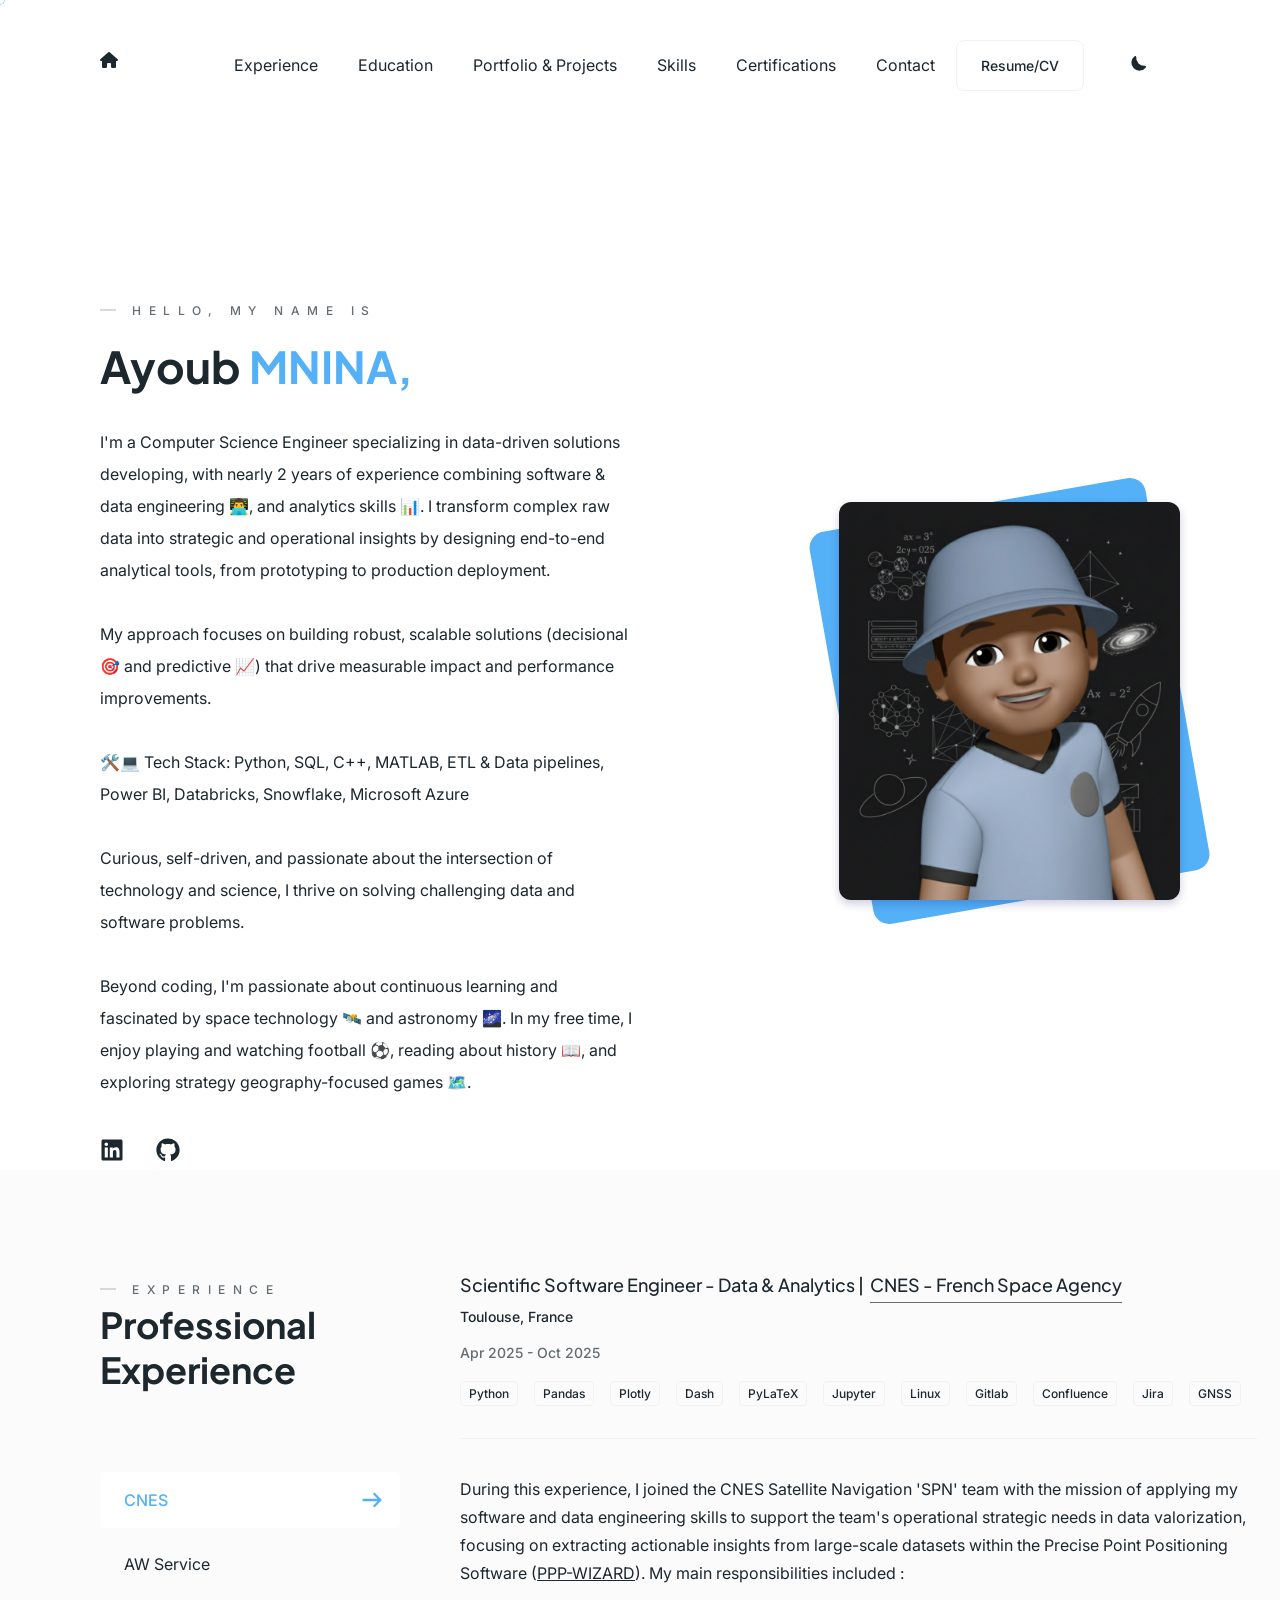
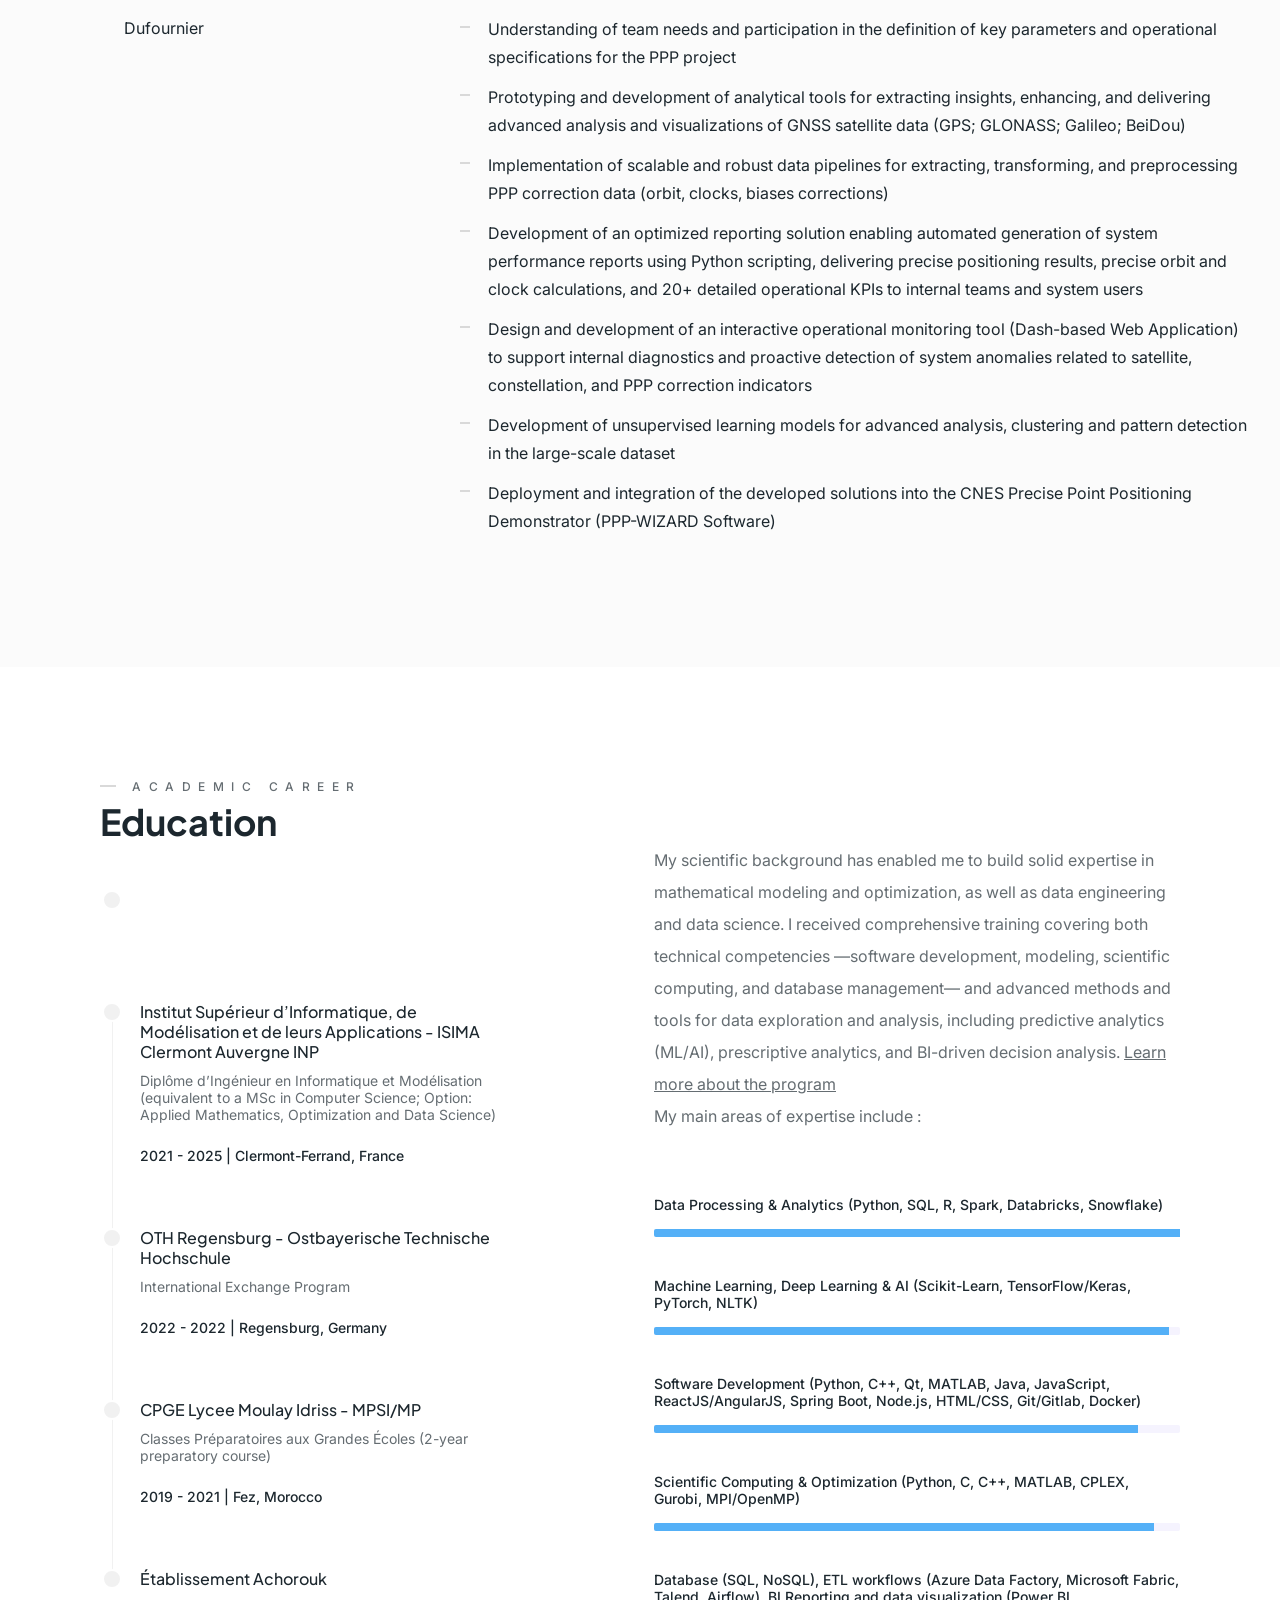
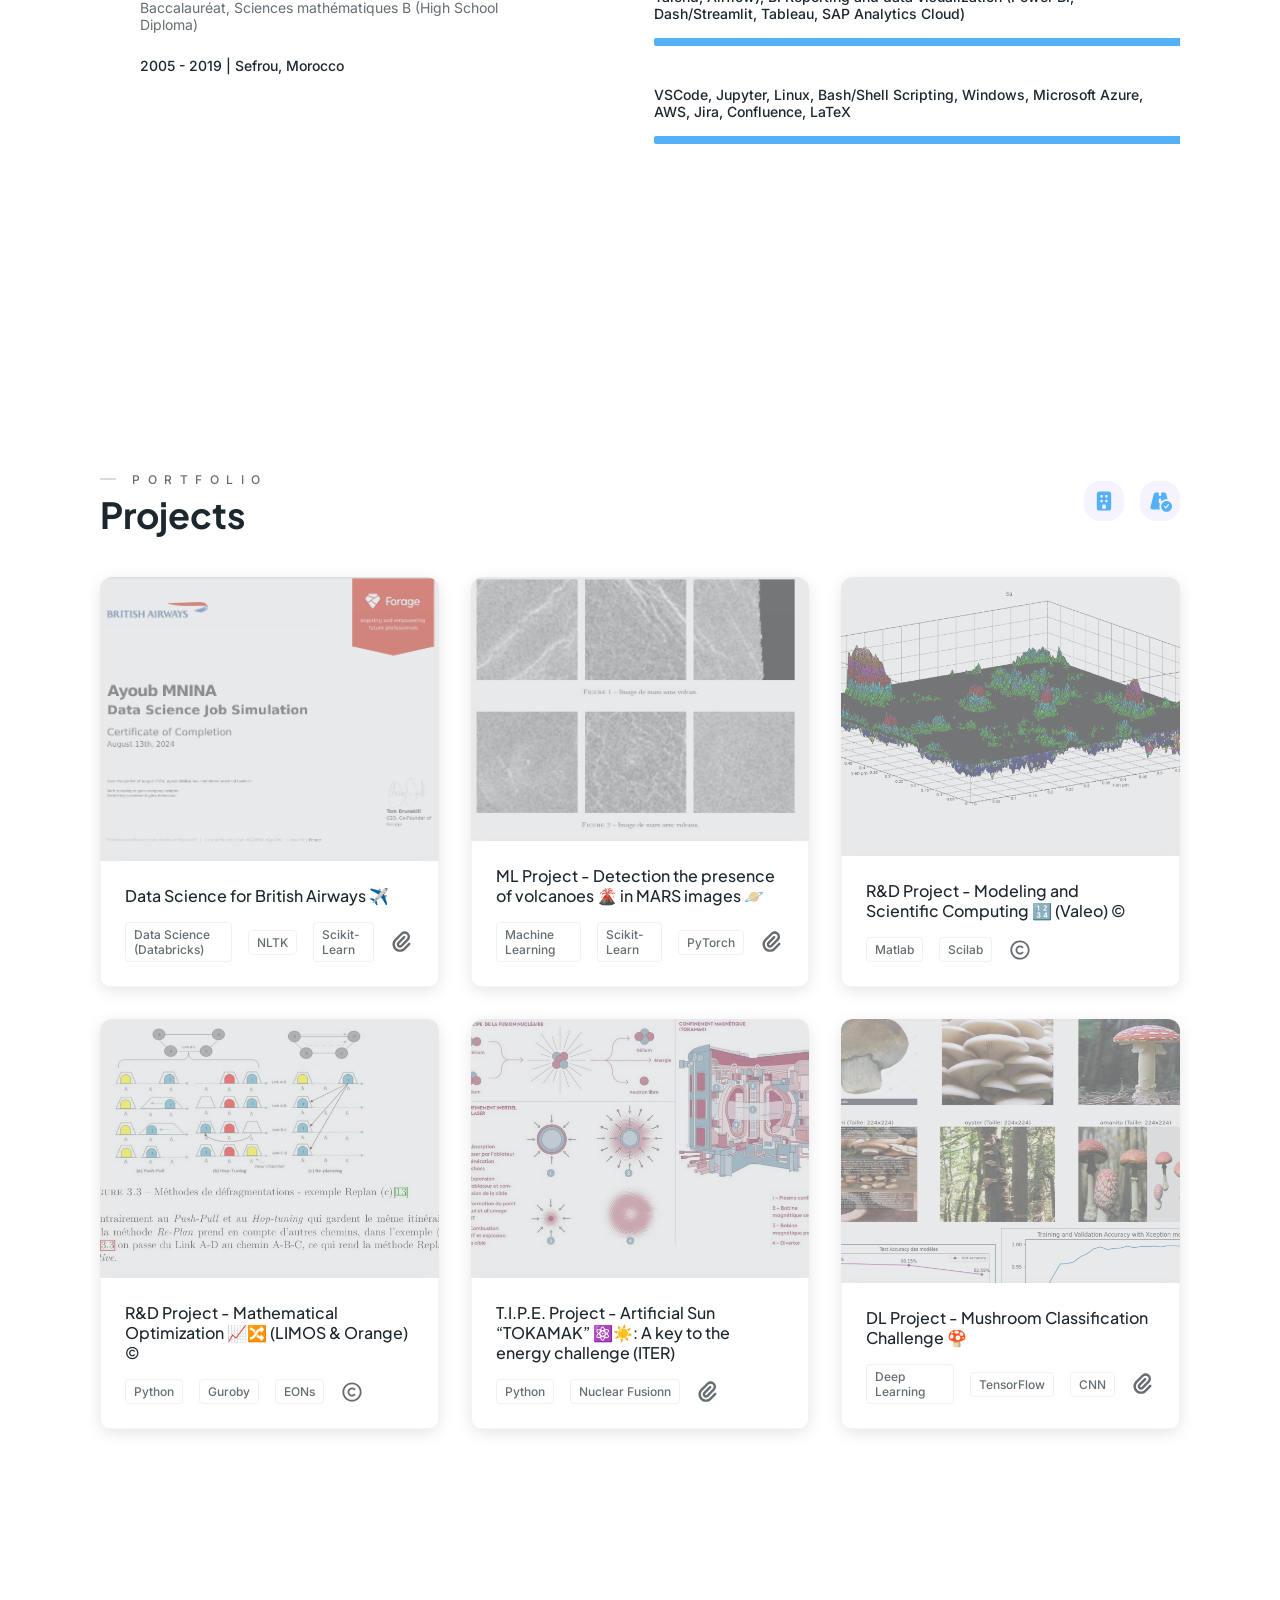
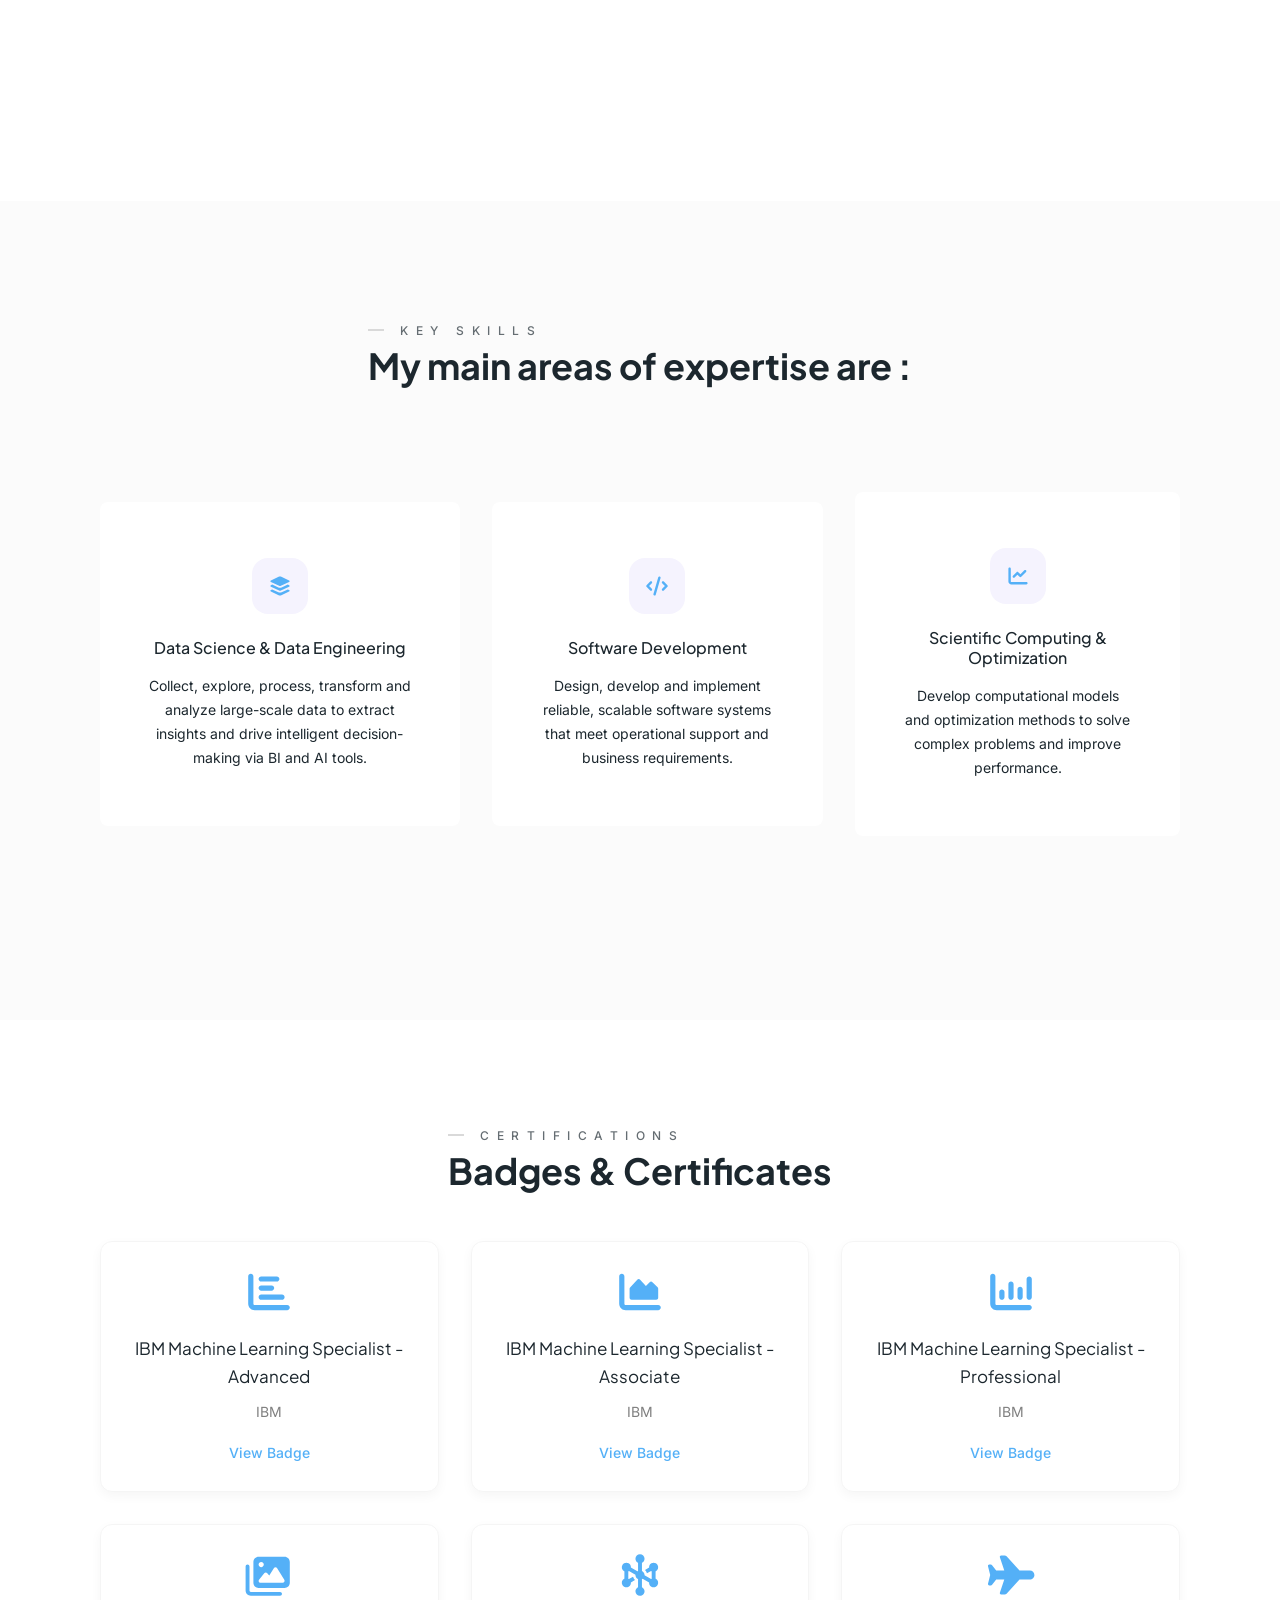
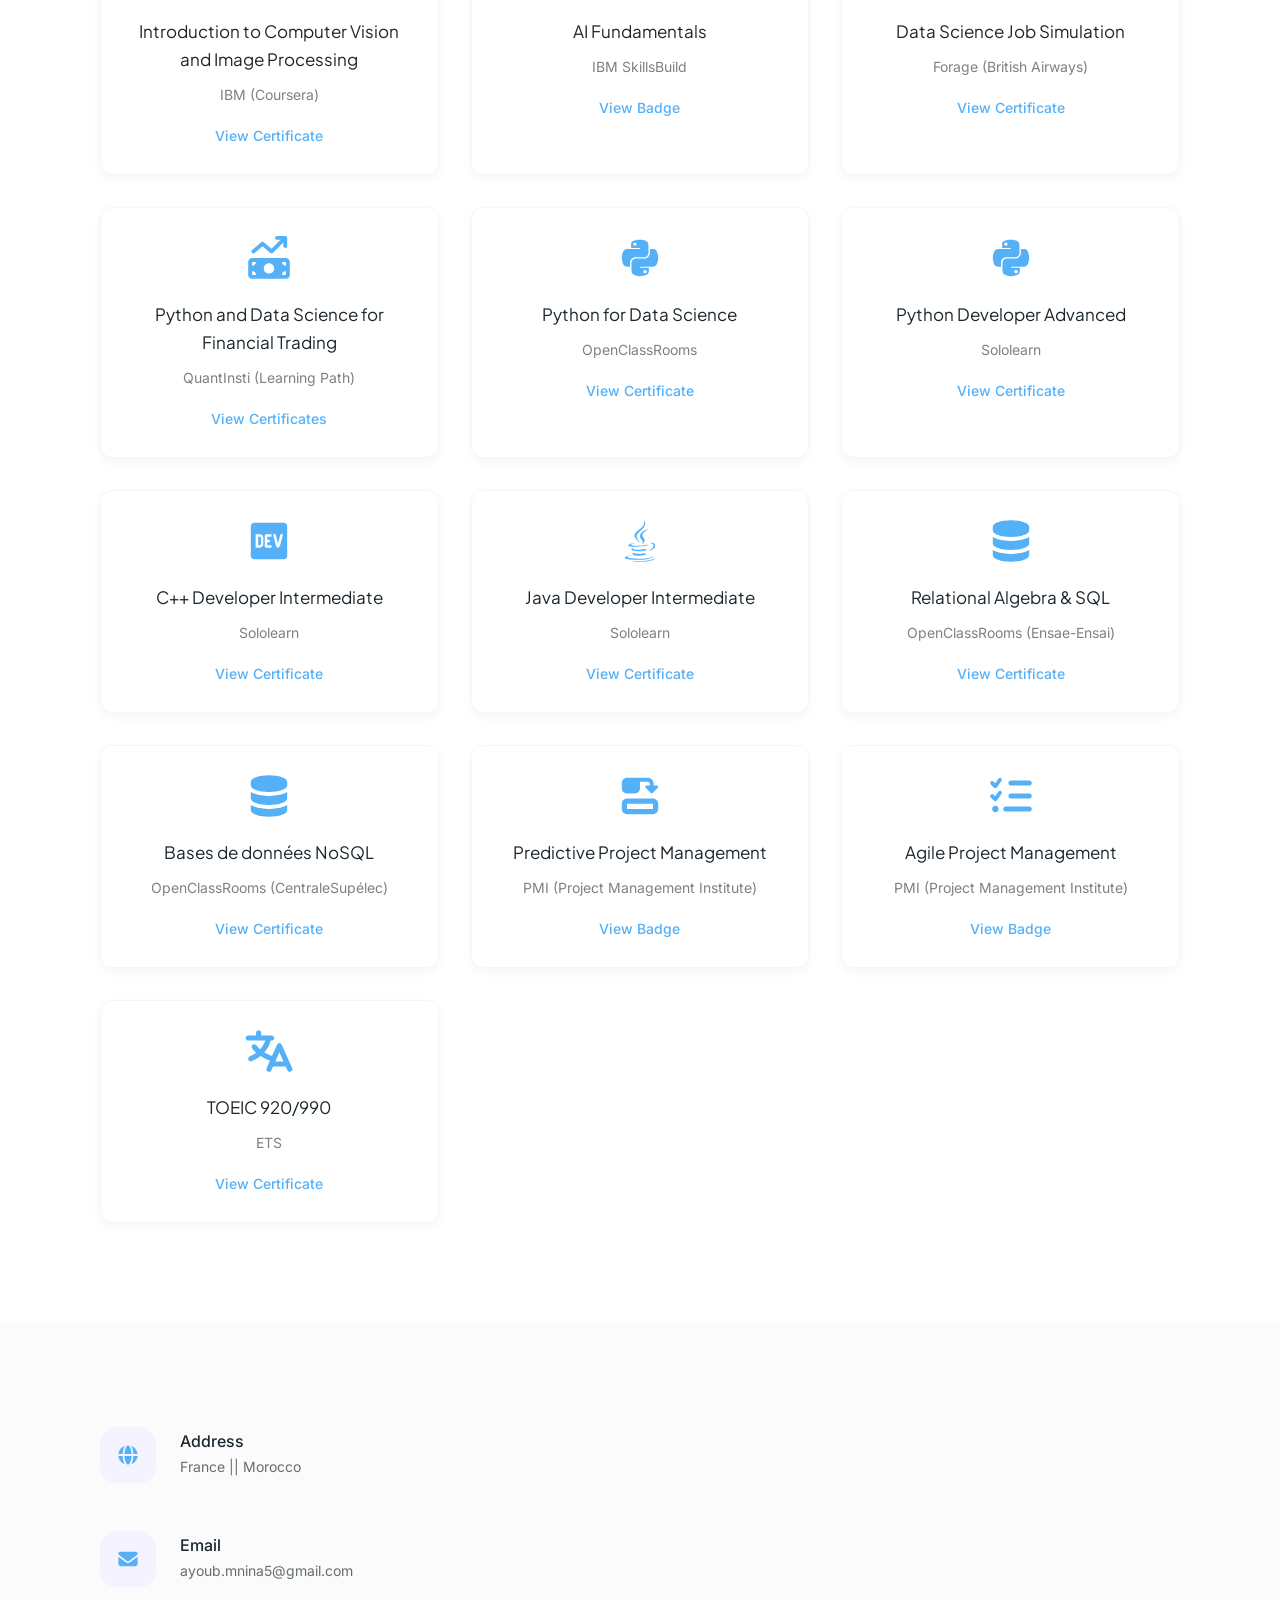
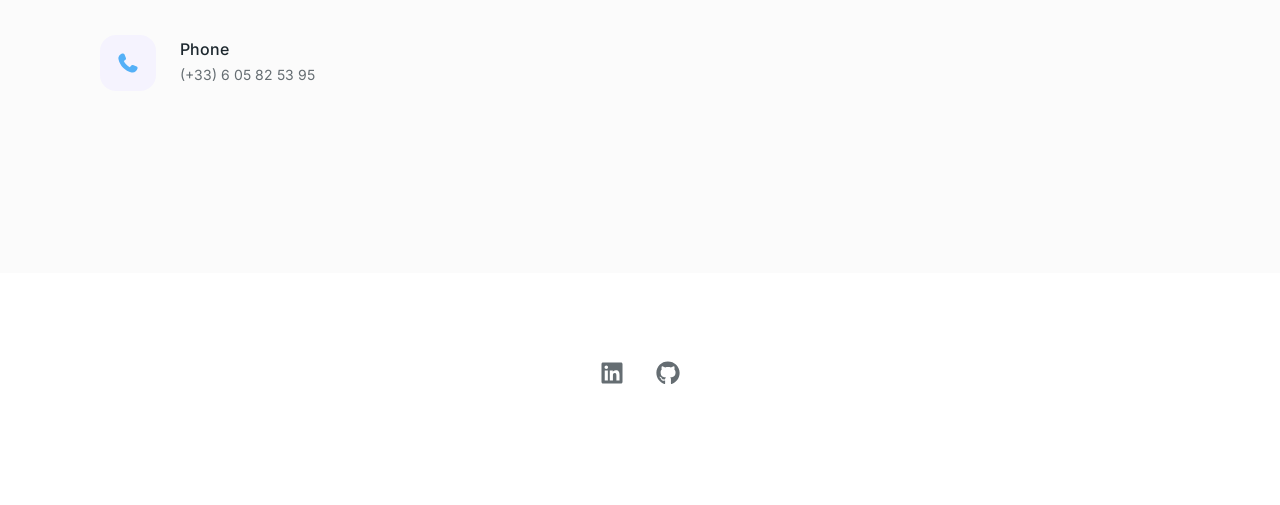
==== commit 2c09b4cc: "Updates" ====
--- a/index.html
+++ b/index.html
@@ -171,7 +171,7 @@
                     <br>
                     <li data-aos-delay="50" data-aos="fade-up">Understanding of team needs and participation in the definition of key parameters and operational specifications for the PPP project</li>
                     <li data-aos-delay="100" data-aos="fade-up">Prototyping and development of analytical tools for extracting insights, enhancing, and delivering advanced analysis and visualizations of GNSS satellite data (GPS; GLONASS; Galileo; BeiDou)</li>
-                    <li data-aos-delay="150" data-aos="fade-up">Implementation of scalable and robust data pipelines for pre-processing, transformation, and analysis of the PPP corrections chain (orbit, clocks, biases corrections)</li>
+                    <li data-aos-delay="150" data-aos="fade-up">Implementation of scalable and robust data pipelines for extracting, transforming, and preprocessing PPP correction data (orbit, clocks, biases corrections)</li>
                     <li data-aos-delay="200" data-aos="fade-up">Development of an optimized reporting solution enabling automated generation of system performance reports using Python scripting, delivering precise positioning results, precise orbit and clock calculations, and 20+ detailed operational KPIs to internal teams and system users</li>
 					<li data-aos-delay="250" data-aos="fade-up">Design and development of an interactive operational monitoring tool (Dash-based Web Application) to support internal diagnostics and proactive detection of system anomalies related to satellite, constellation, and PPP correction indicators</li>
 					<li data-aos-delay="300" data-aos="fade-up">Development of unsupervised learning models for advanced analysis, clustering and pattern detection in the large-scale dataset</li>
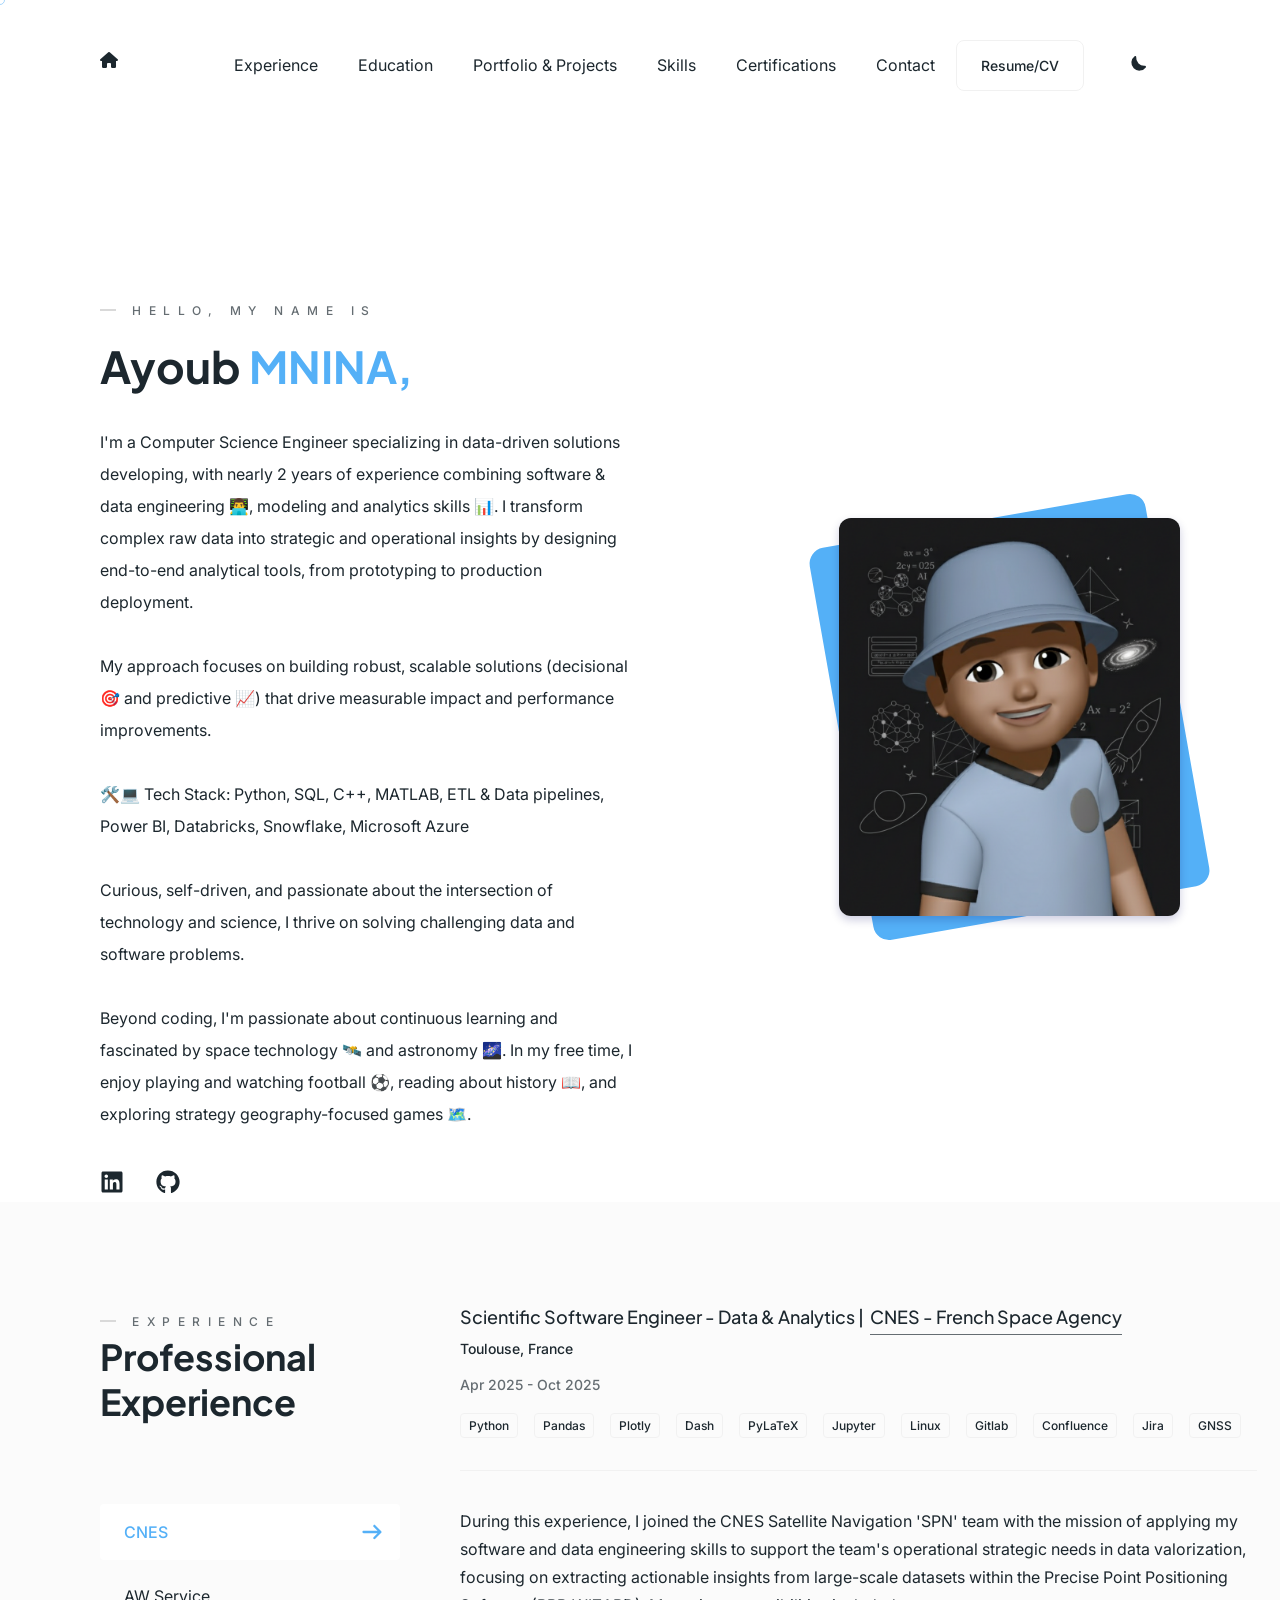
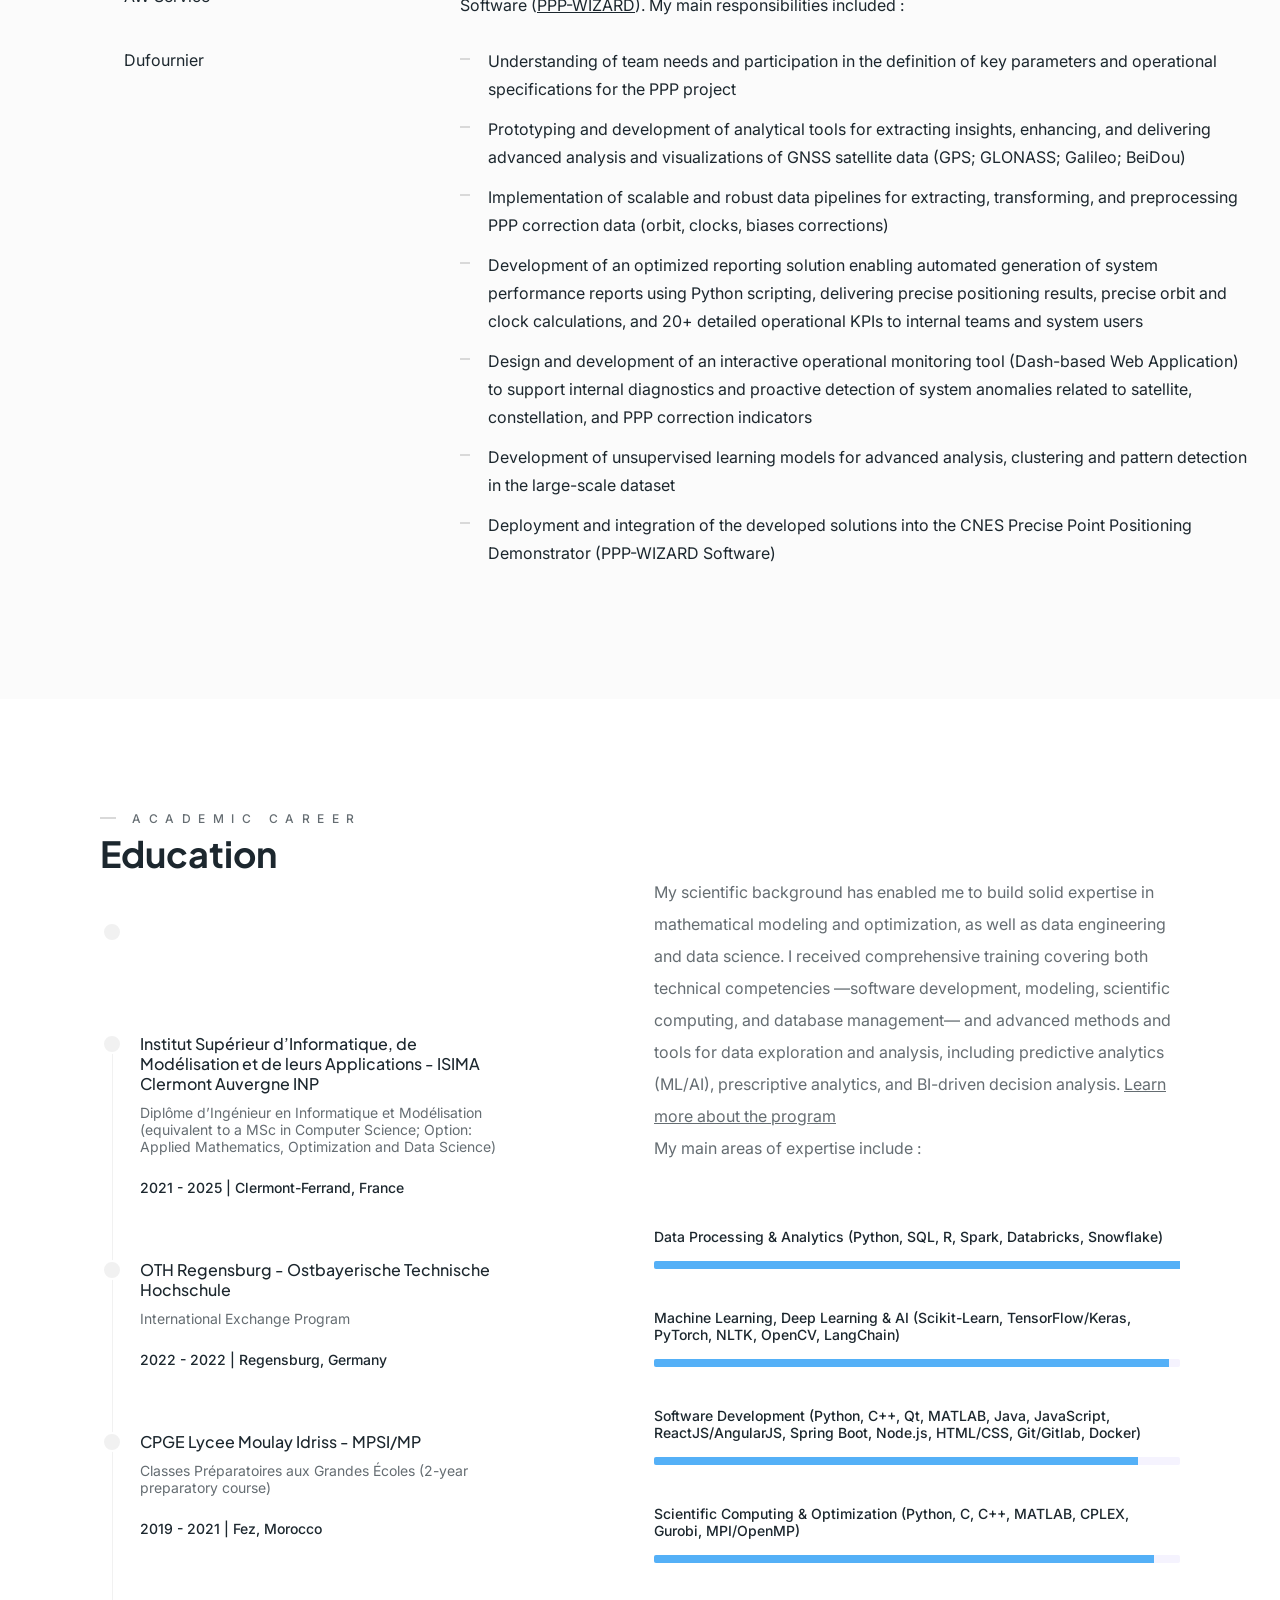
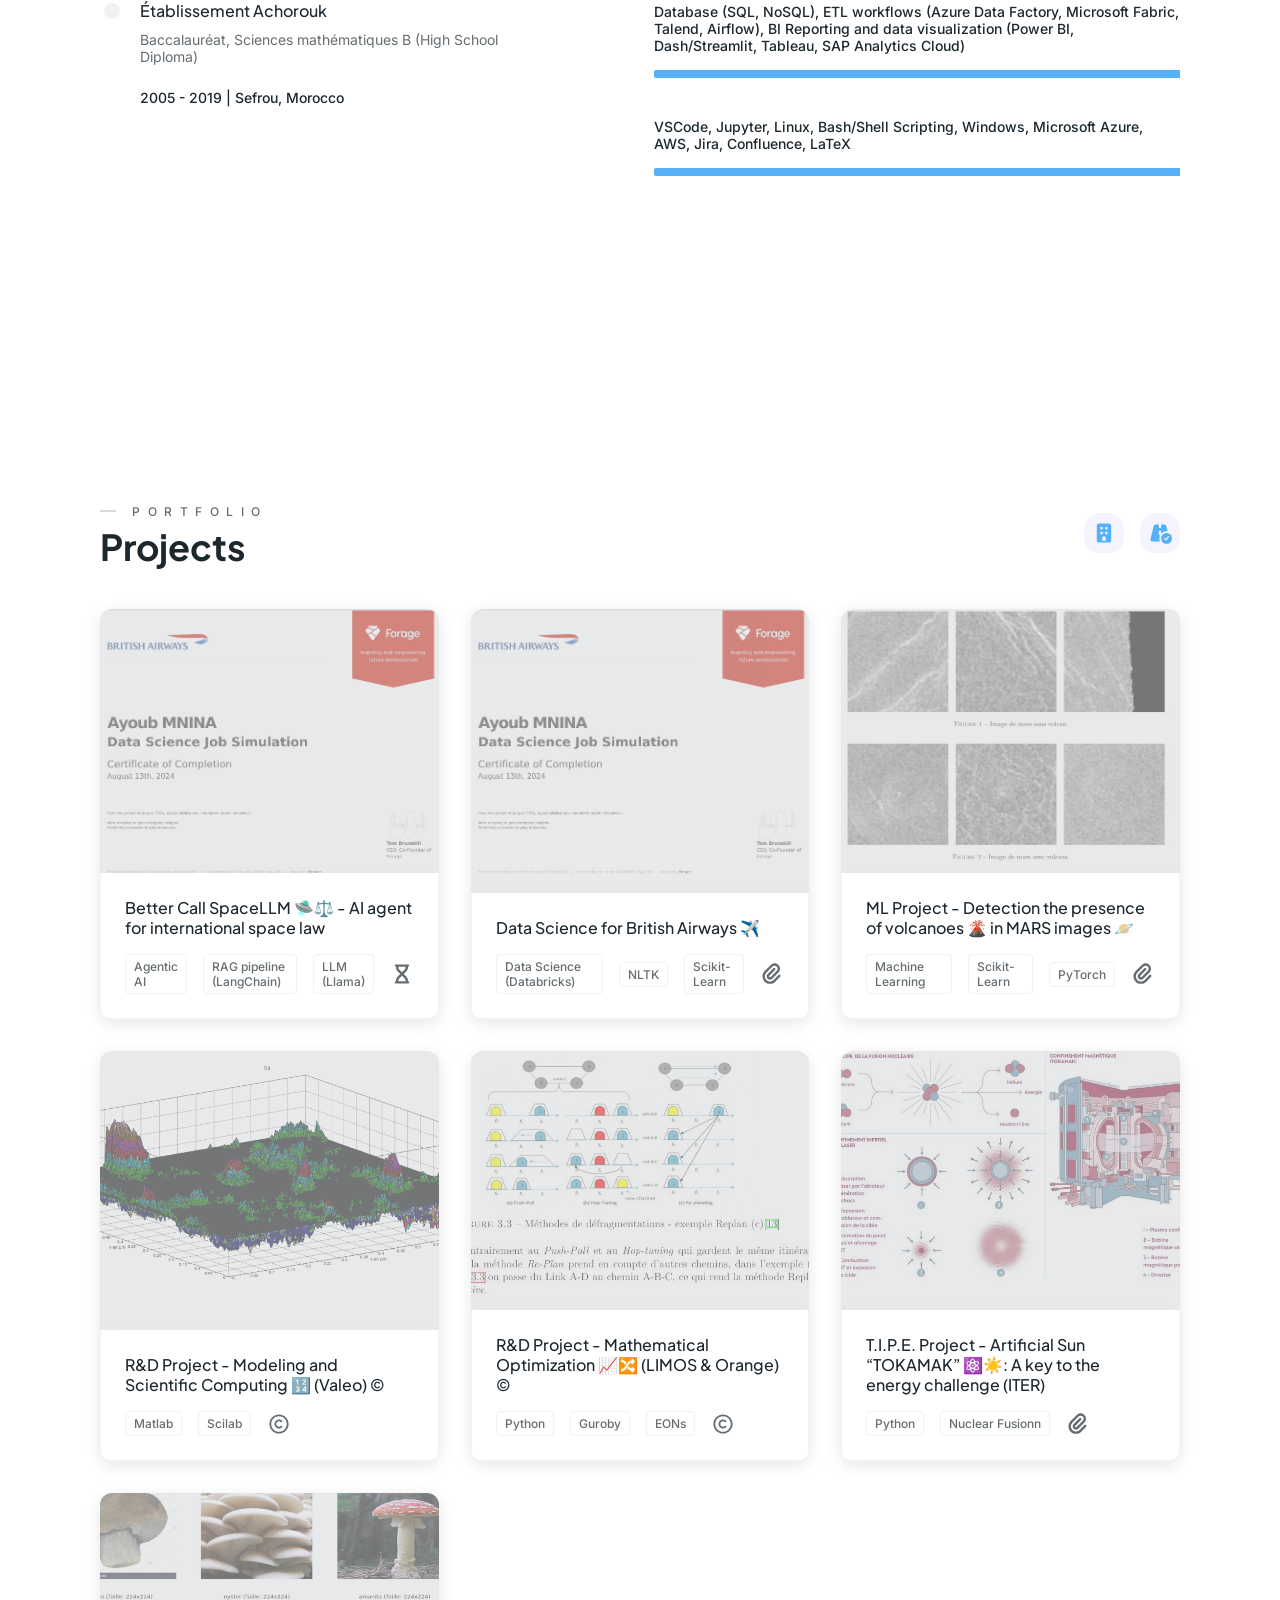
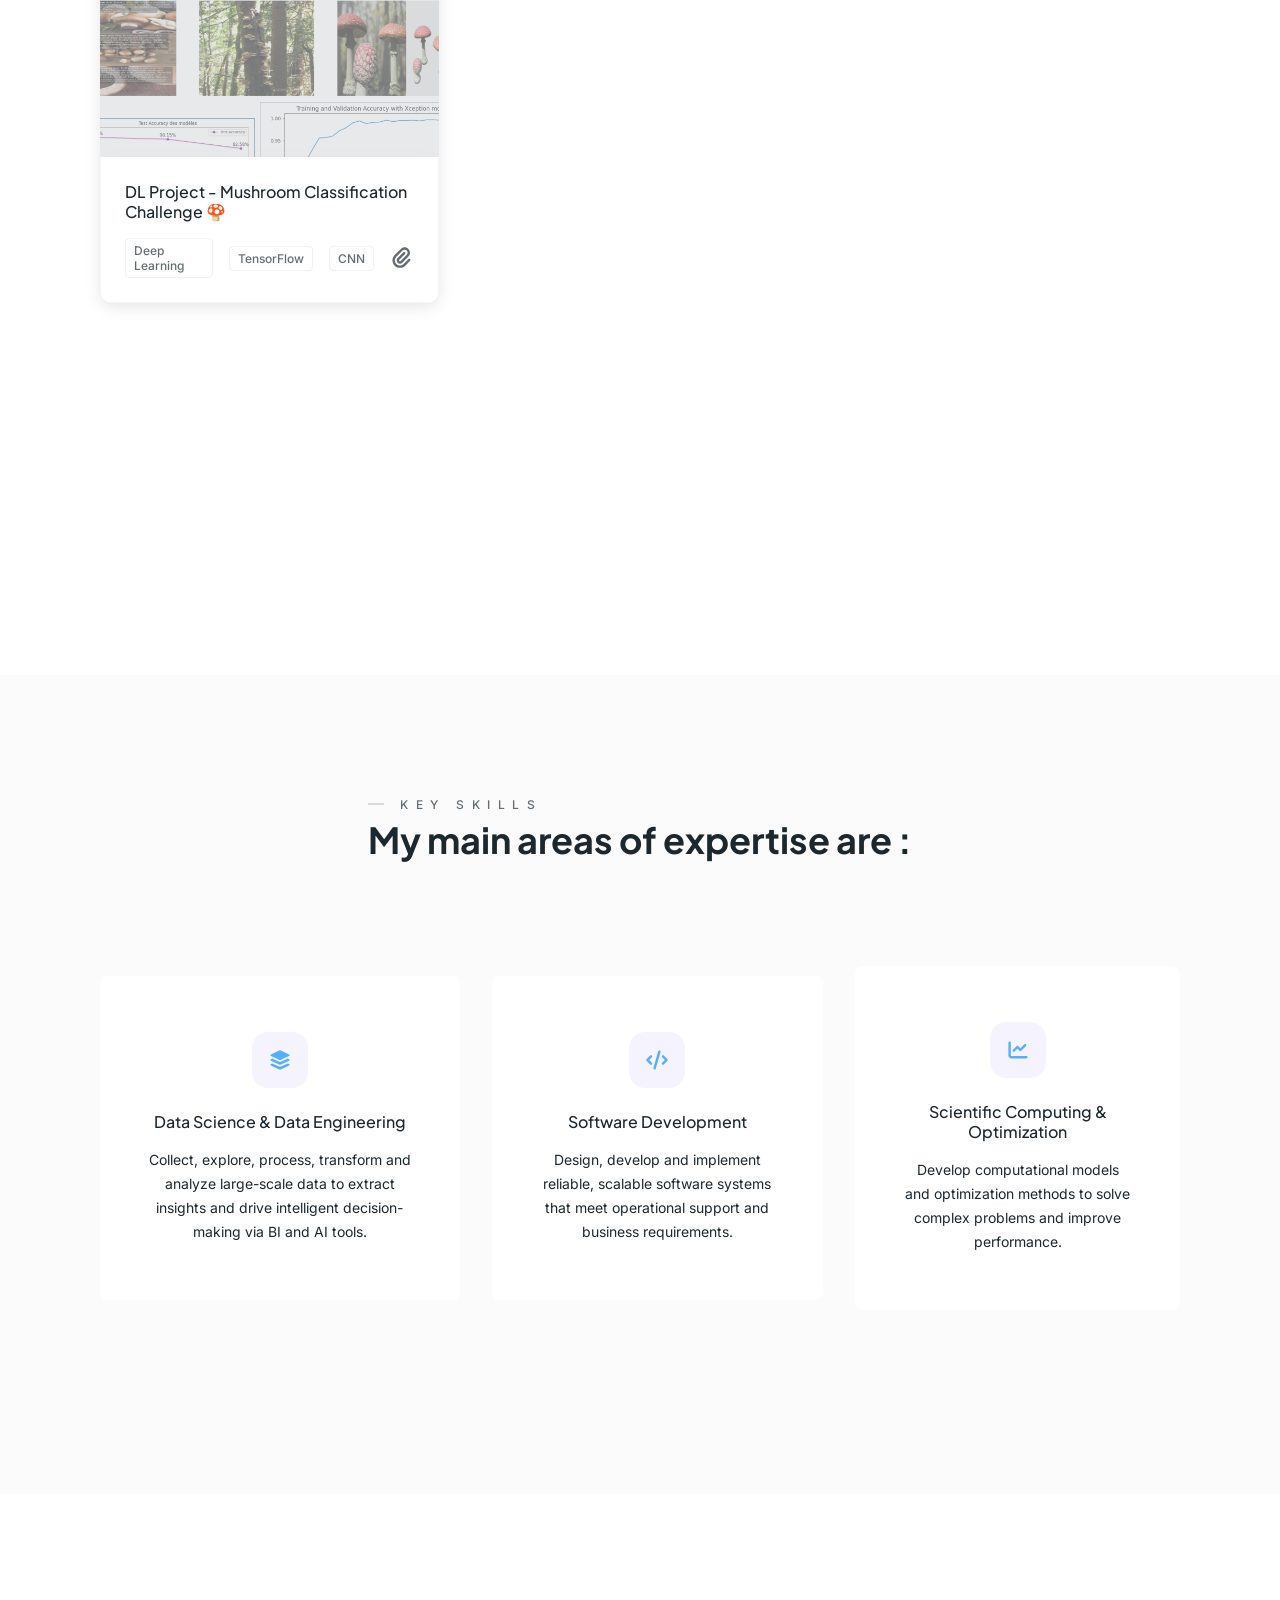
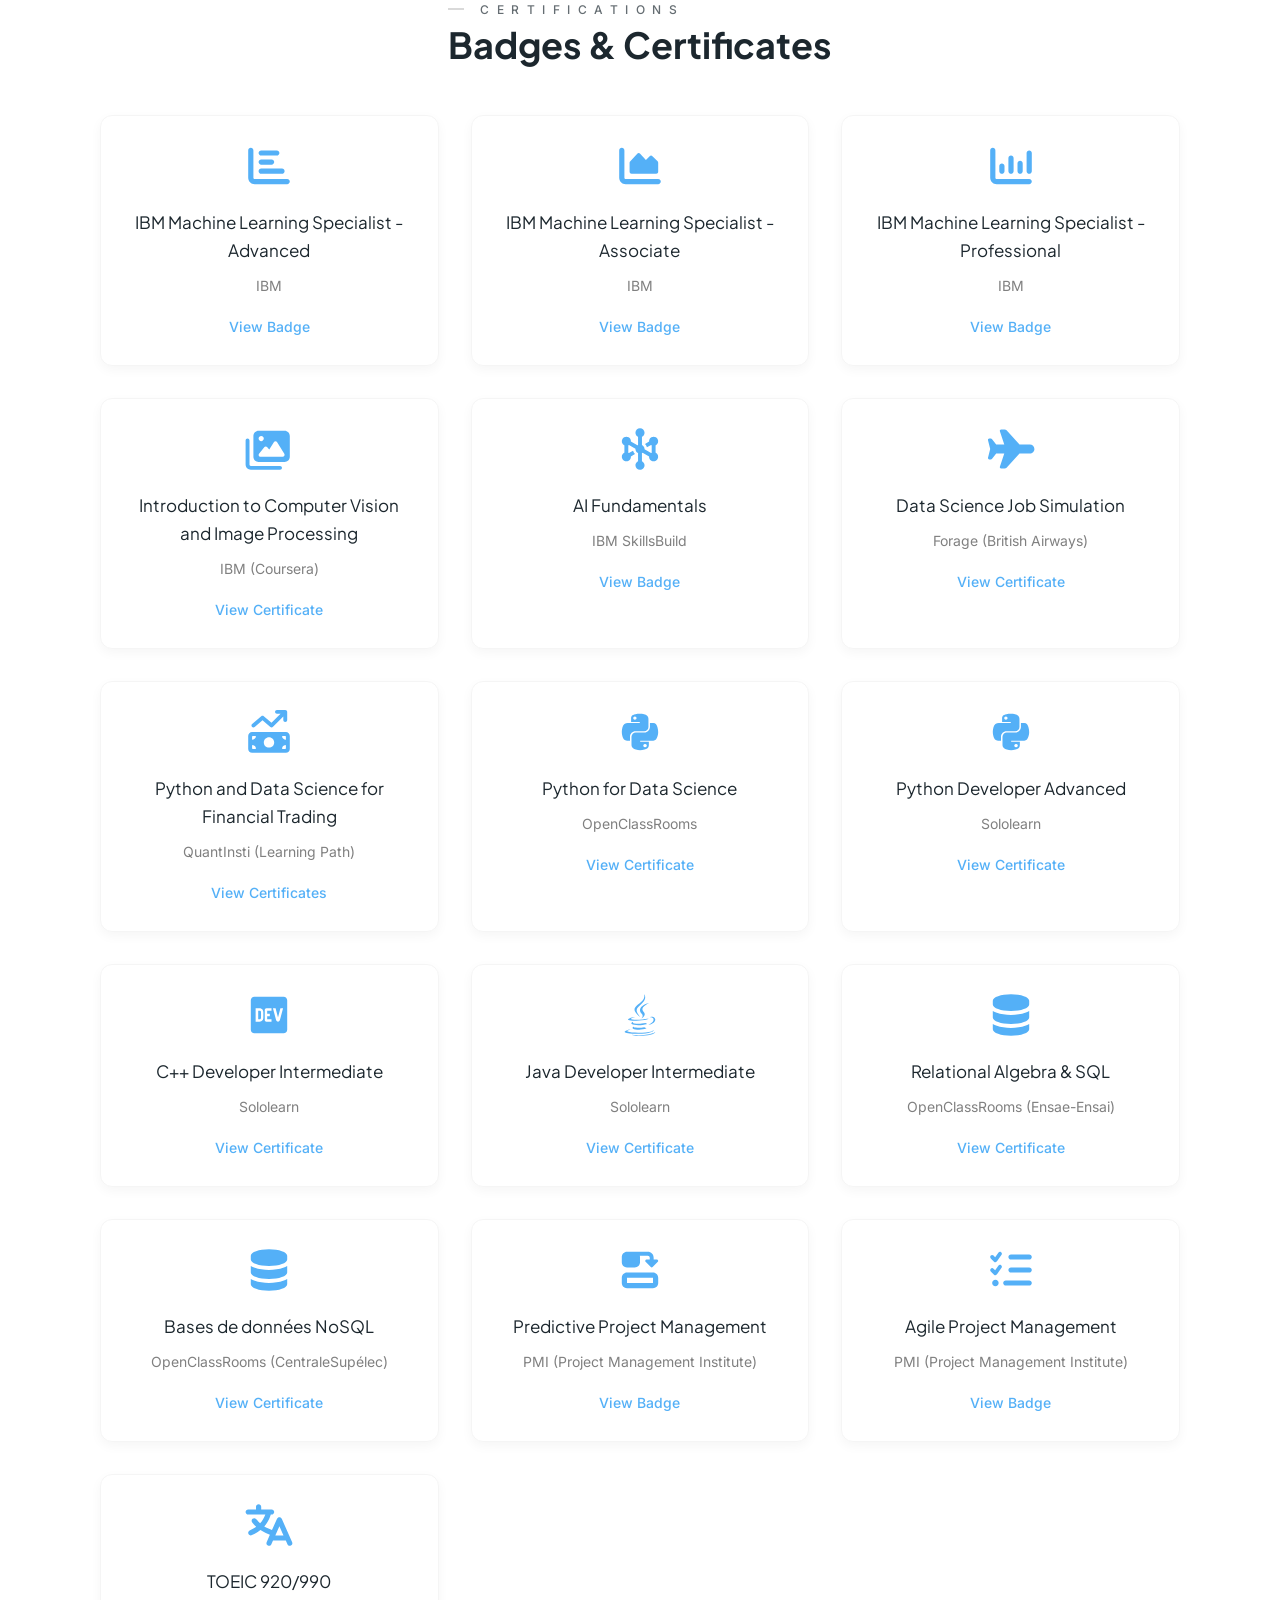
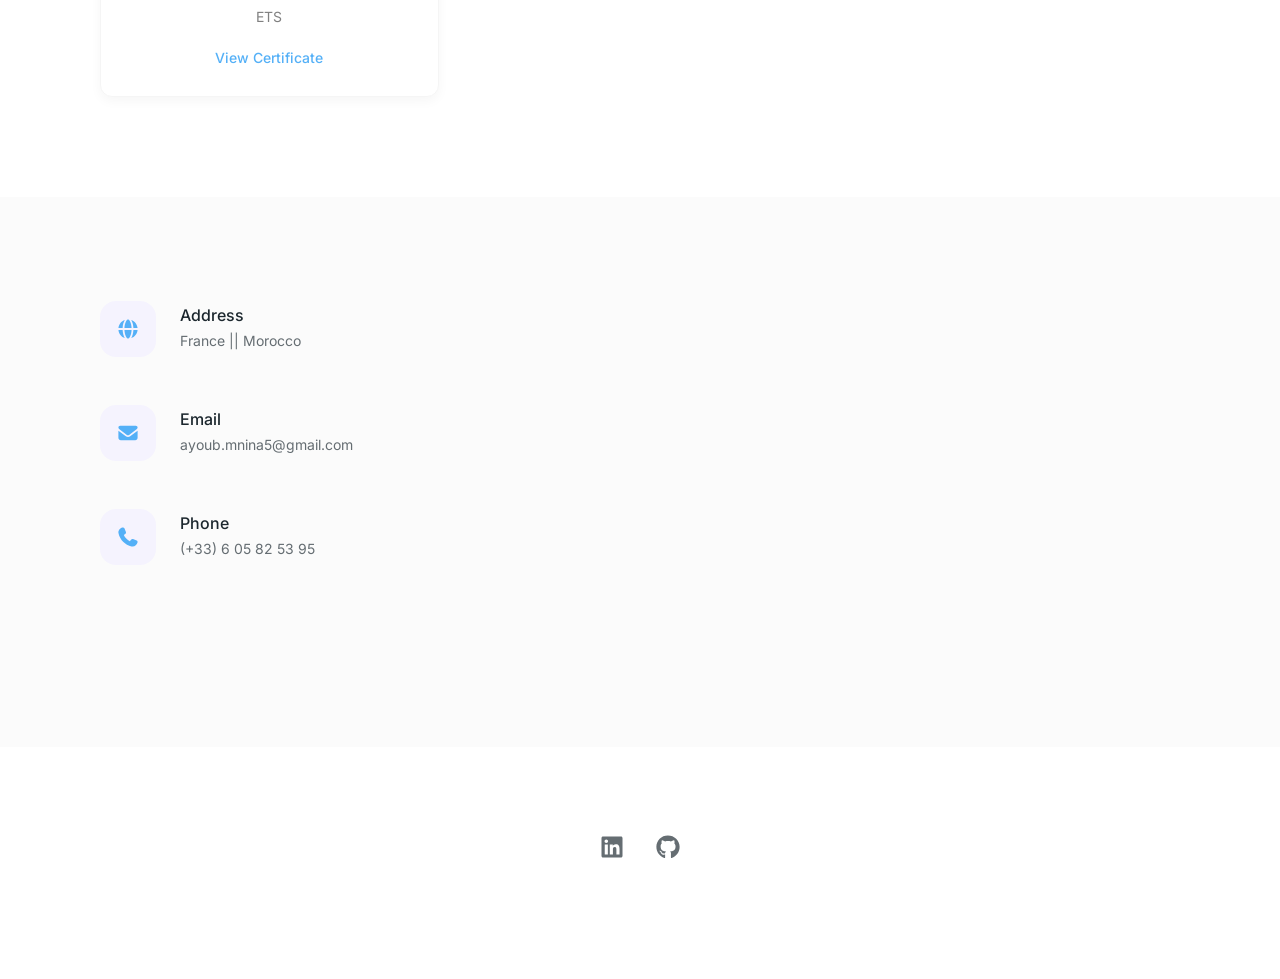
==== commit cd35a857: "Update" ====
--- a/index.html
+++ b/index.html
@@ -79,7 +79,7 @@
                 <h1 class="full-name">Ayoub <span class="primary">MNINA,</span></h1>
                 <p class="about">I'm a Computer Science Engineer specializing in data-driven solutions developing, 
 								with nearly 2 years of experience combining software & data engineering 👨‍💻, 
-								and analytics skills 📊. I transform complex raw data into strategic and operational
+								modeling and analytics skills 📊. I transform complex raw data into strategic and operational
 								insights by designing end-to-end analytical tools, from prototyping to production deployment.<BR><BR>
 
 								My approach focuses on building robust, scalable solutions (decisional 🎯 
@@ -278,7 +278,7 @@
                             <div class="main-bar"><div class="fill" data-width="100"></div></div>
                         </div>
                         <div class="progress-bar">
-                            <p class="label">Machine Learning, Deep Learning & AI (Scikit-Learn, TensorFlow/Keras, PyTorch, NLTK)</p>
+                            <p class="label">Machine Learning, Deep Learning & AI (Scikit-Learn, TensorFlow/Keras, PyTorch, NLTK, OpenCV, LangChain)</p>
                             <div class="main-bar"><div class="fill" data-width="98"></div></div>
                         </div>
                         <div class="progress-bar">
@@ -324,6 +324,25 @@
                 </div>
             </div>
             <div class="portfolio-grid">
+                <article class="portfolio-item">
+                    <figure>
+                        <img src="assets/img/dataScience_BAirways.png" alt="Better Call SpaceLLM">
+                    </figure>
+                    <div class="detail">
+                        <h4 class="title">Better Call SpaceLLM 🛸⚖️ - AI agent for international space law </h4>
+                        <div class="bottom">
+                            <span class="tag">Agentic AI</span>
+                            <span class="tag">RAG pipeline (LangChain)</span>
+                            <span class="tag">LLM (Llama)</span>
+                            <a class="link"
+                            href="https://github.com/Ayuub34/Better-Call-SpaceLLM"
+                            target="_blank">
+                                <svg xmlns="http://www.w3.org/2000/svg" viewBox="0 0 640 640"><!--!Font Awesome Free v7.2.0 by @fontawesome - https://fontawesome.com License - https://fontawesome.com/license/free Copyright 2026 Fonticons, Inc.--><path d="M128 96C128 78.3 142.3 64 160 64L480 64C497.7 64 512 78.3 512 96C512 113.7 497.7 128 480 128L480 139C480 181.4 463.1 222.1 433.1 252.1L365.2 320L433.1 387.9C463.1 417.9 480 458.6 480 501L480 512C497.7 512 512 526.3 512 544C512 561.7 497.7 576 480 576L160 576C142.3 576 128 561.7 128 544C128 526.3 142.3 512 160 512L160 501C160 458.6 176.9 417.9 206.9 387.9L274.8 320L206.9 252.1C176.9 222.1 160 181.4 160 139L160 128C142.3 128 128 113.7 128 96zM224 128L224 139C224 164.5 234.1 188.9 252.1 206.9L320 274.8L387.9 206.9C405.9 188.9 416 164.5 416 139L416 128L224 128zM224 512L416 512L416 501C416 475.5 405.9 451.1 387.9 433.1L320 365.2L252.1 433.1C234.1 451.1 224 475.5 224 501L224 512z"/></svg>
+                            </a>
+                        </div>
+                    </div>
+                </article>
+
                 <article class="portfolio-item">
                     <figure>
                         <img src="assets/img/dataScience_BAirways.png" alt="British Airways">
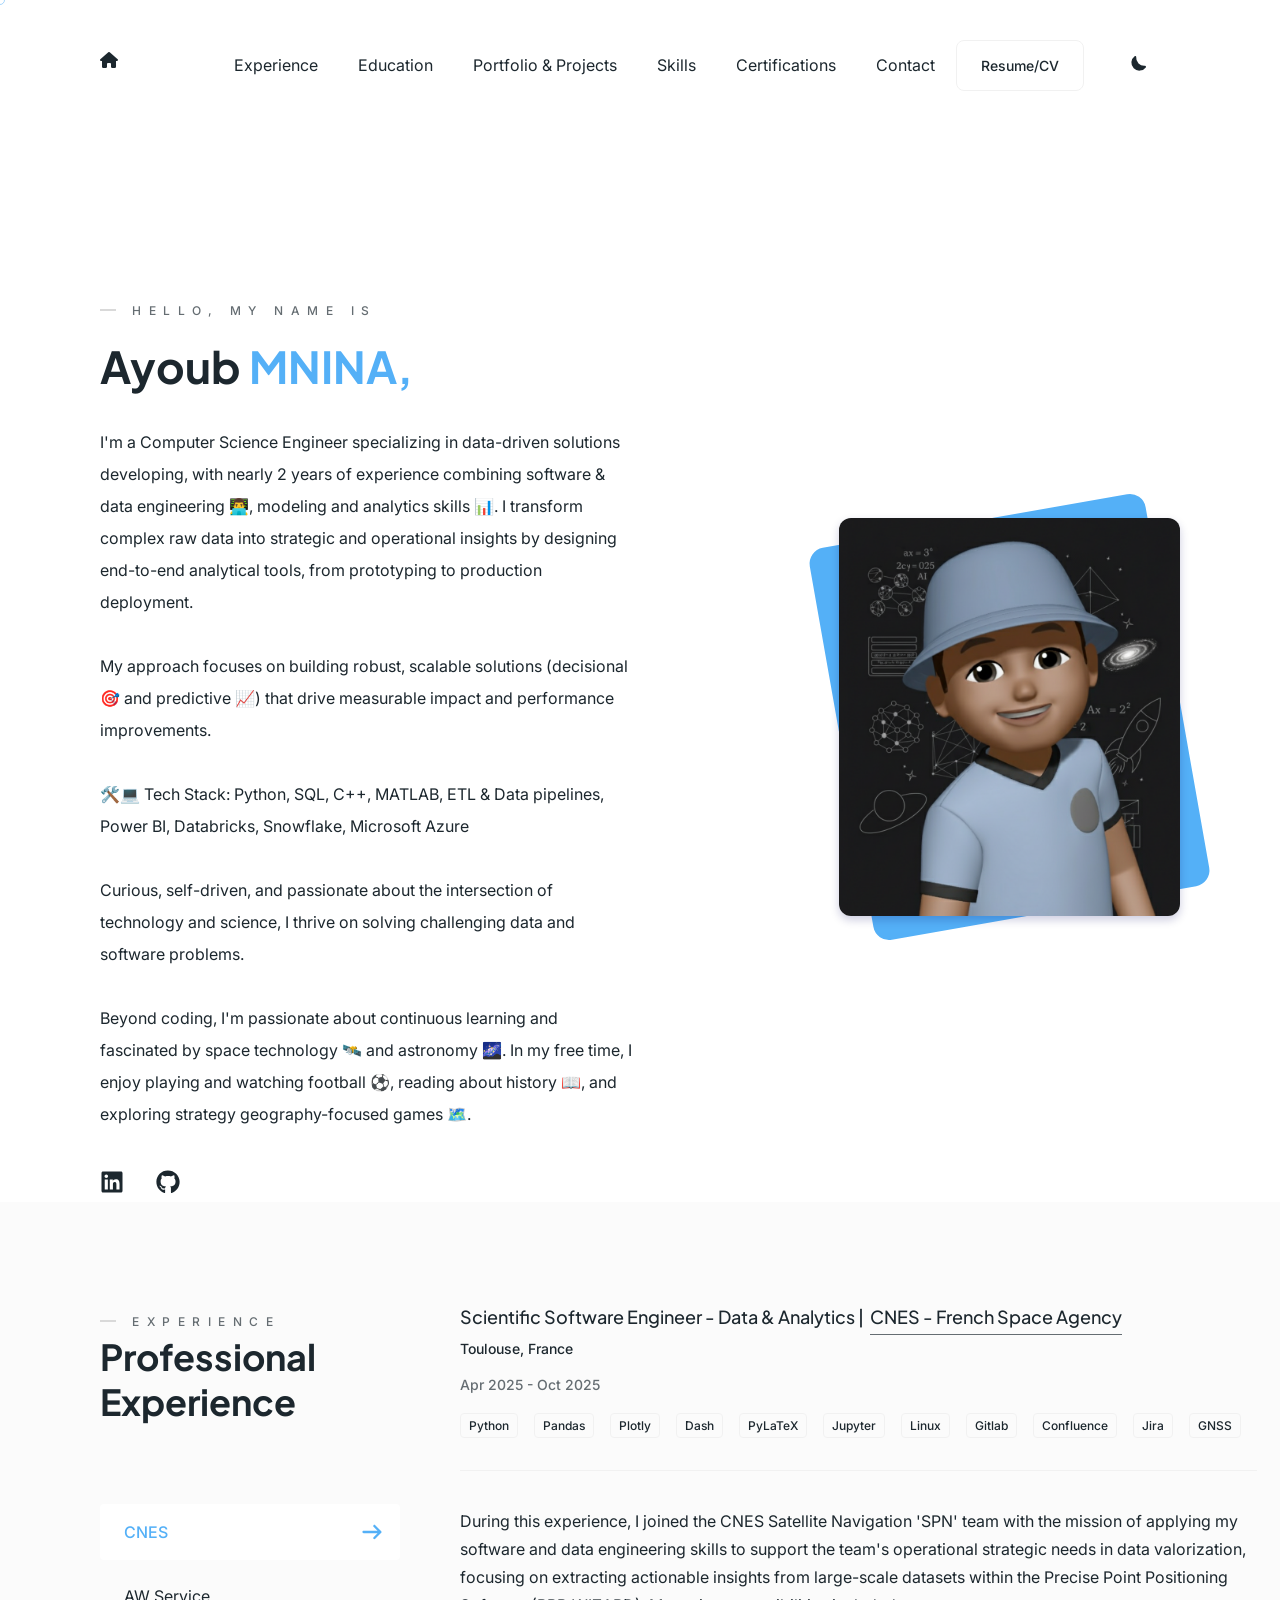
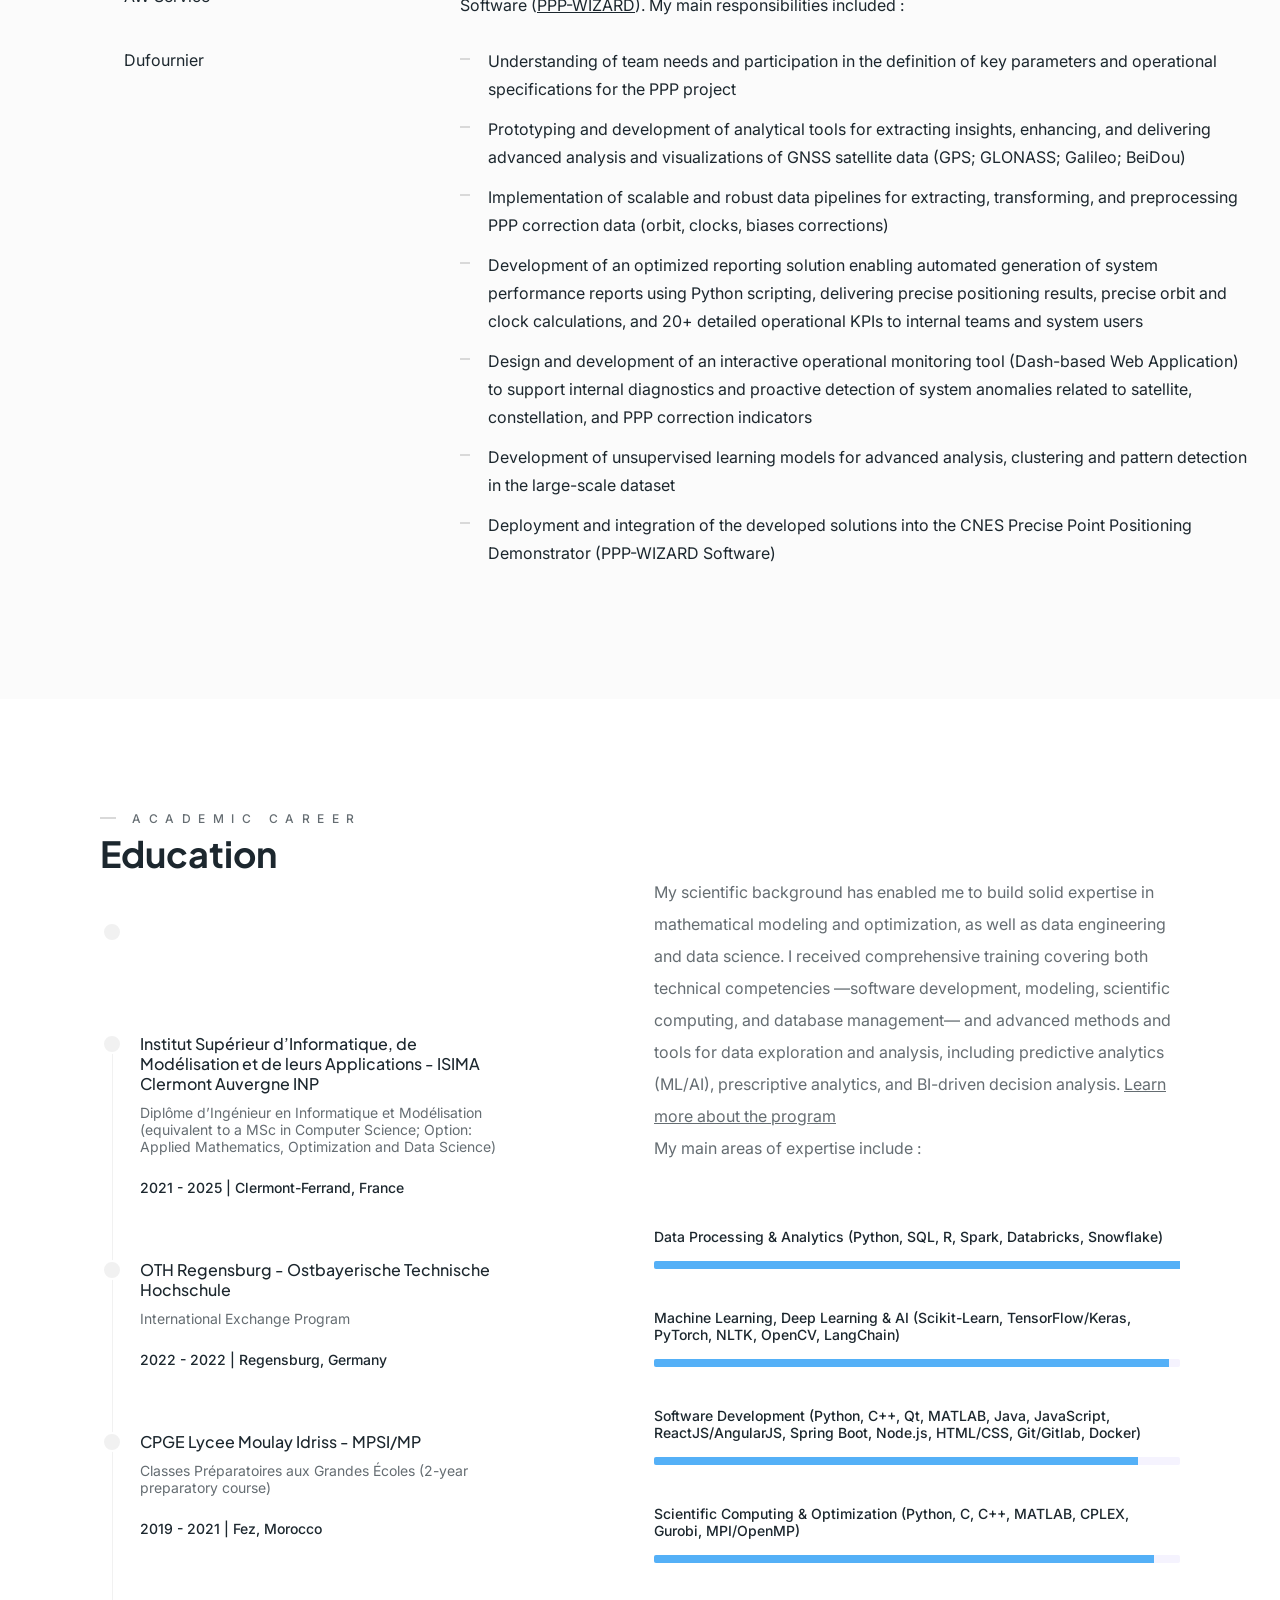
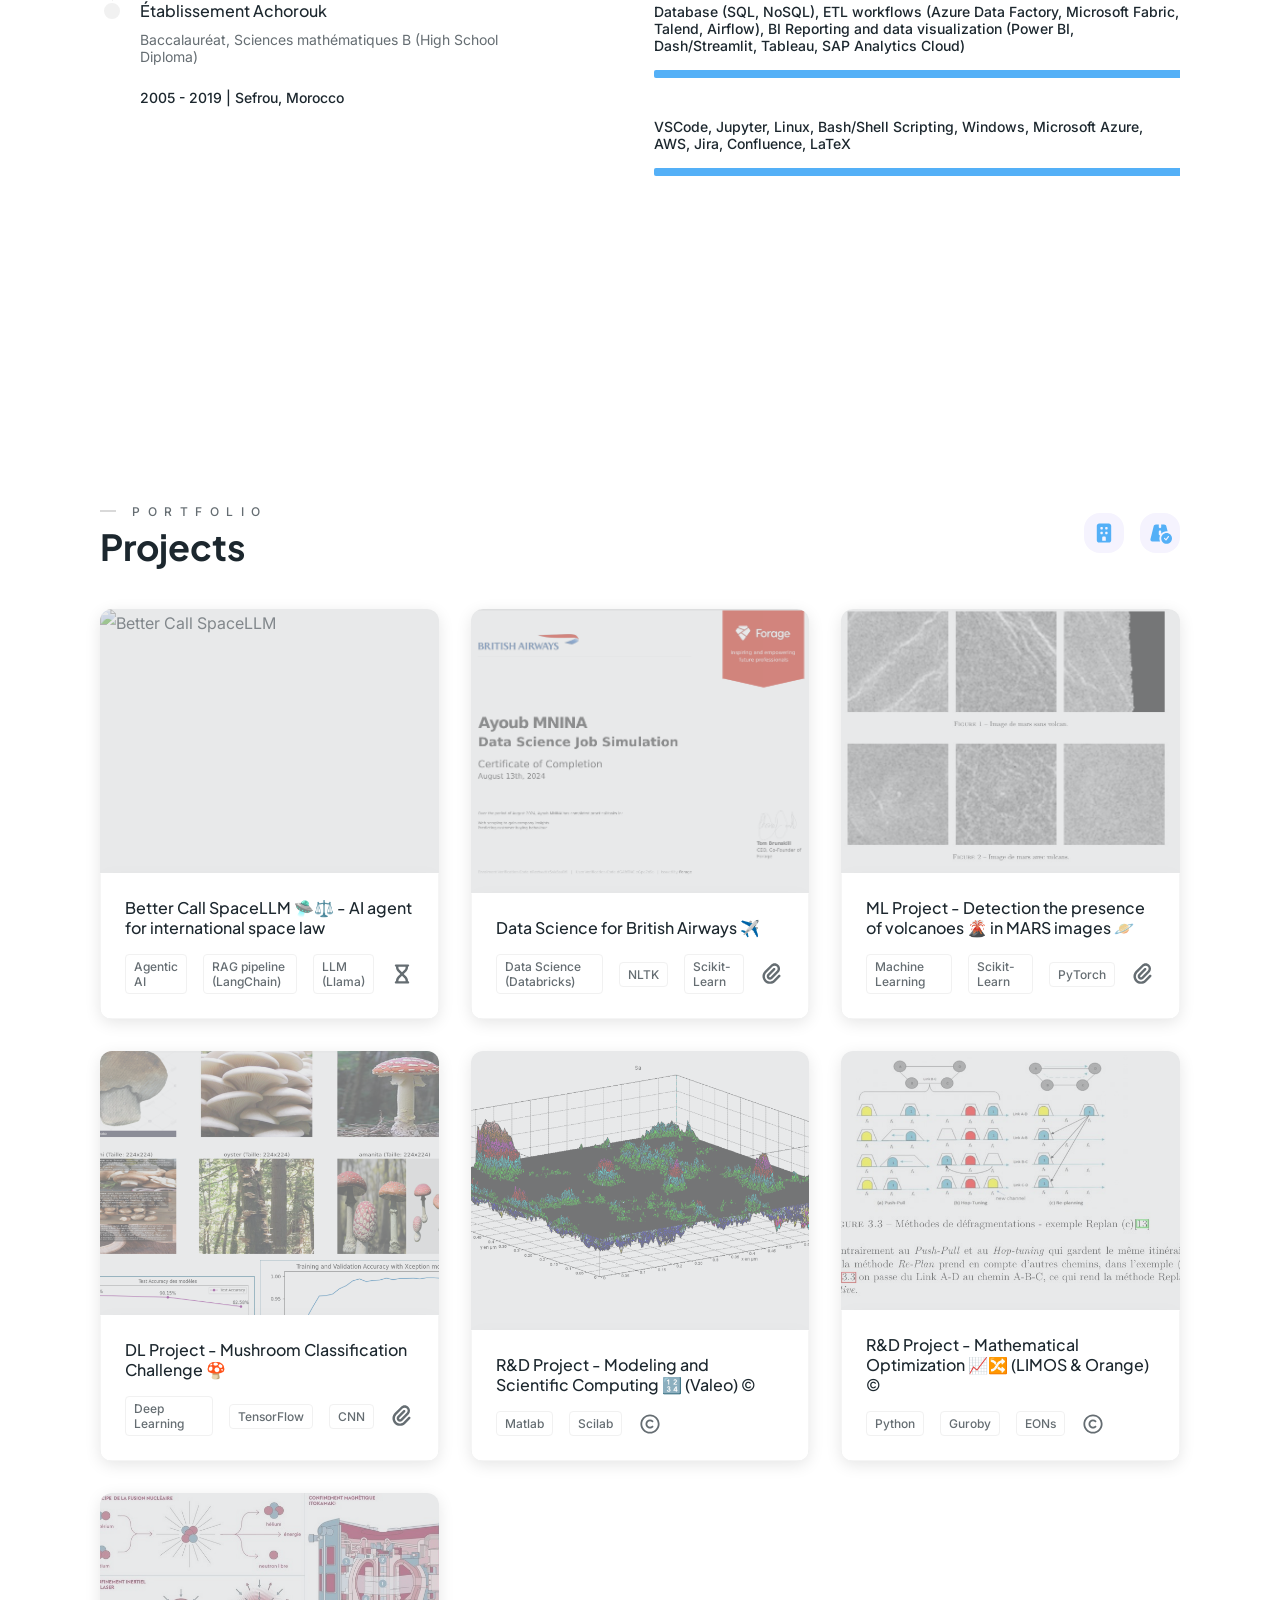
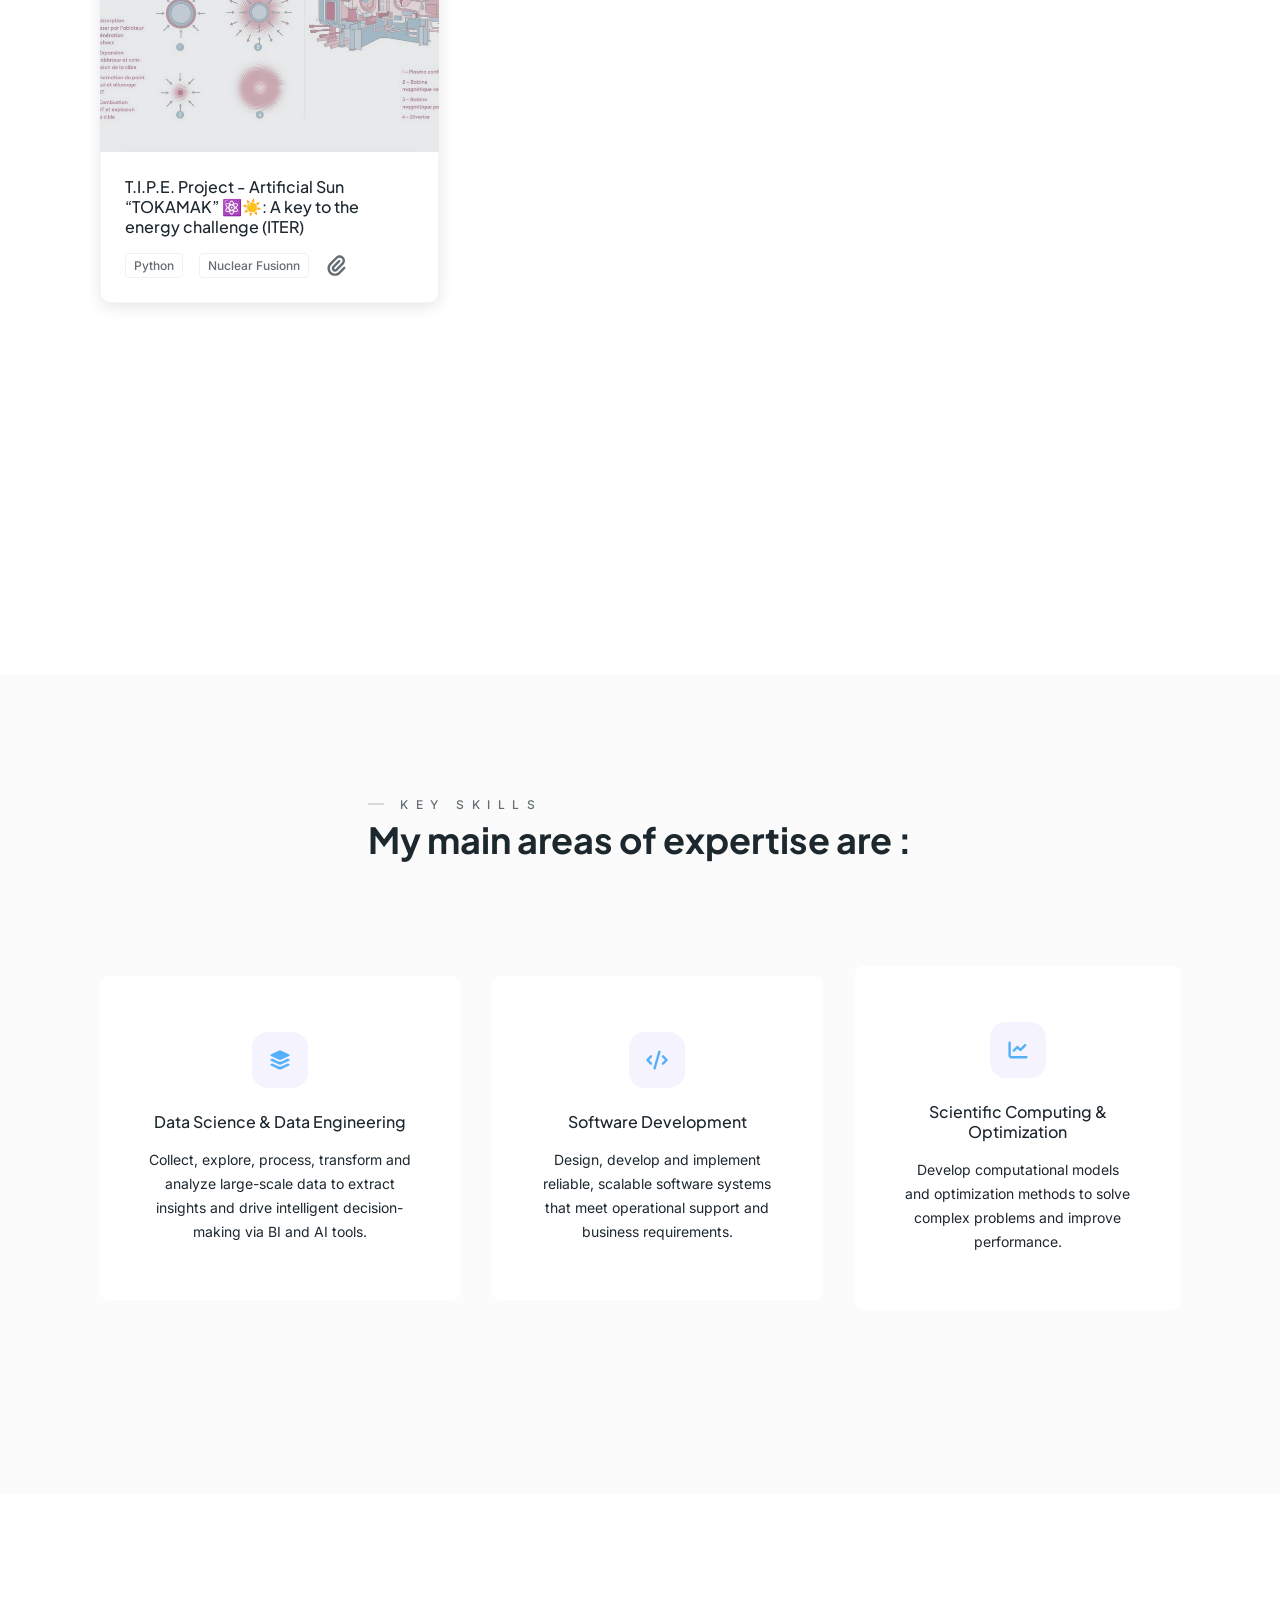
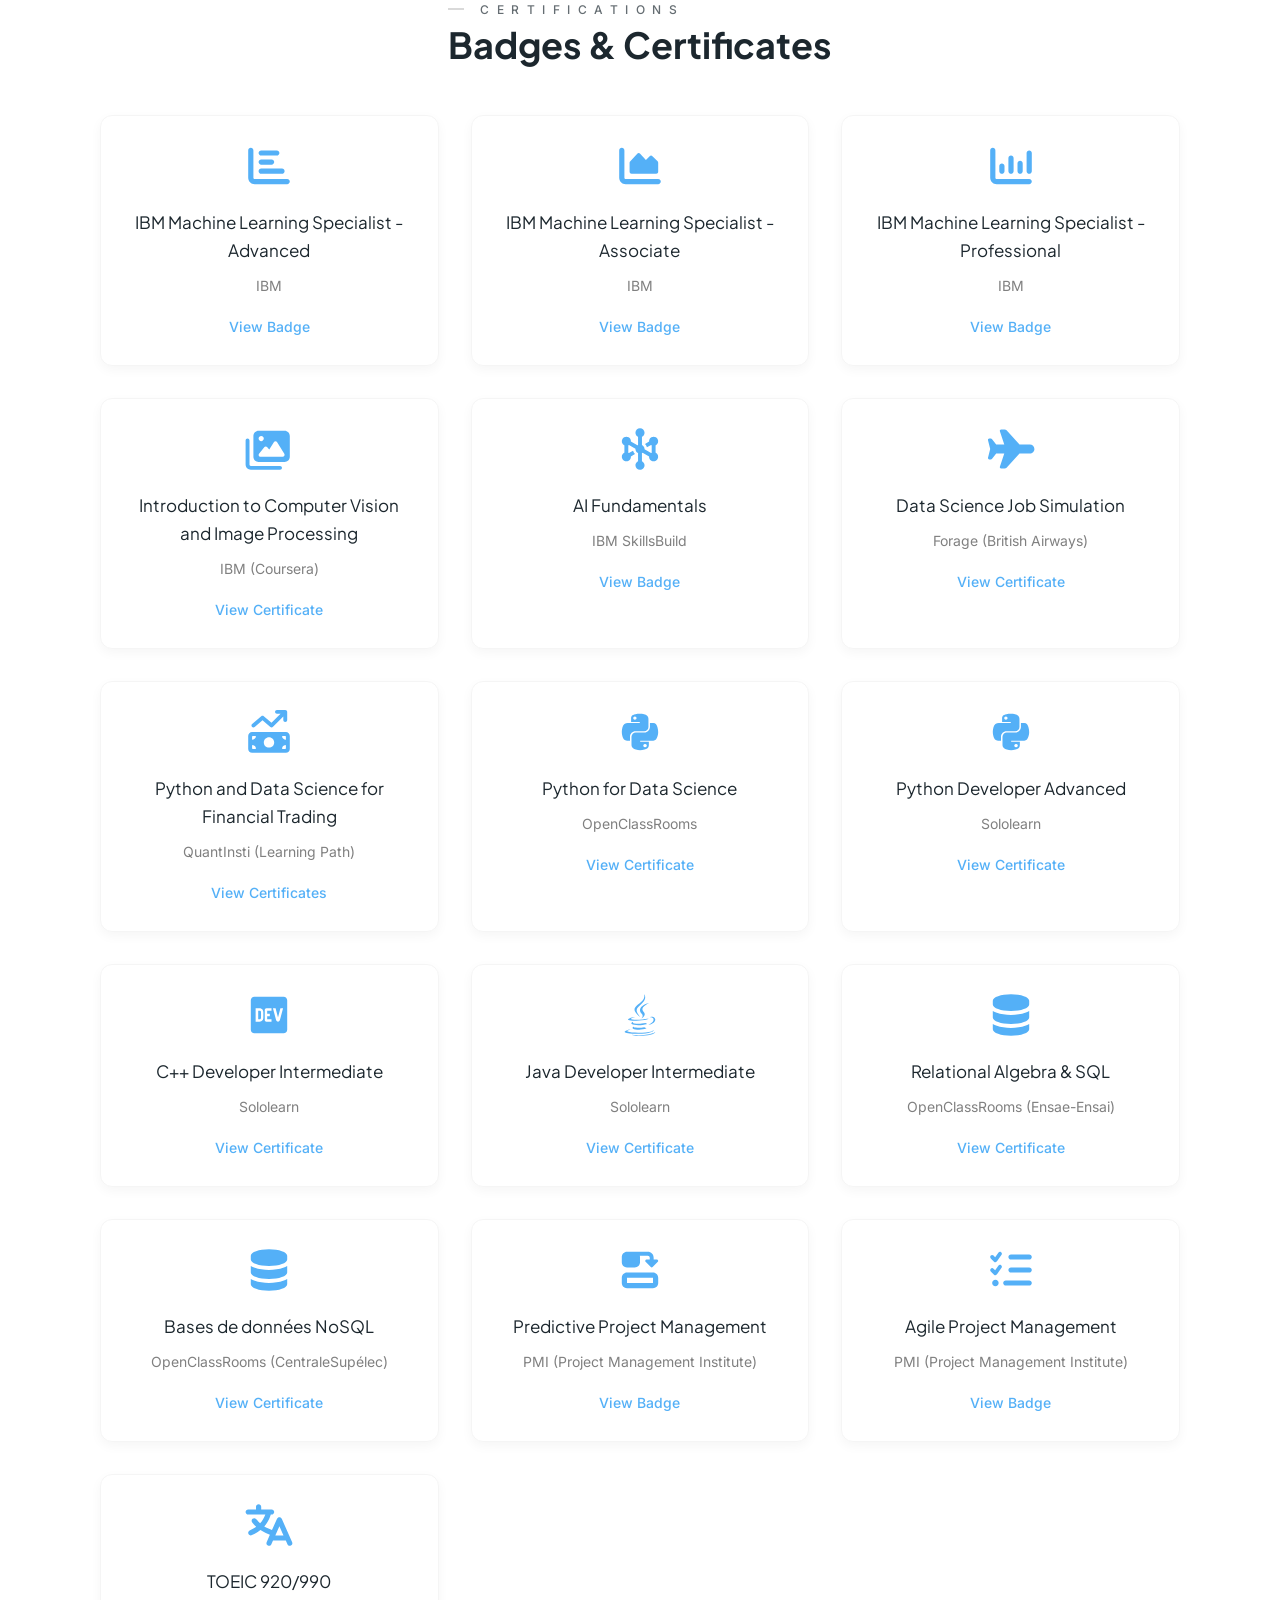
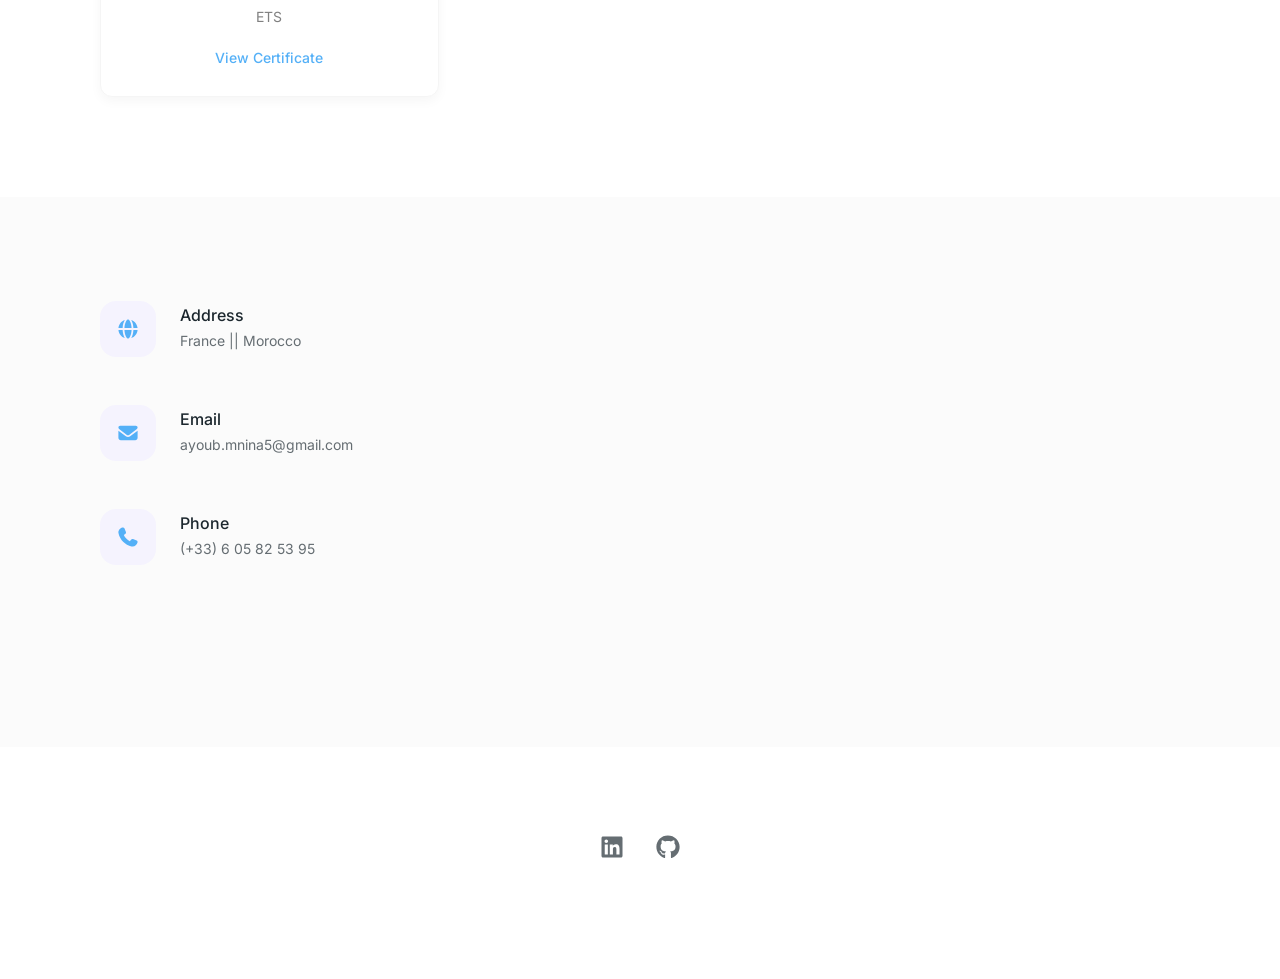
==== commit 997574a1: "Update 09/04/2026" ====
--- a/index.html
+++ b/index.html
@@ -326,7 +326,7 @@
             <div class="portfolio-grid">
                 <article class="portfolio-item">
                     <figure>
-                        <img src="assets/img/dataScience_BAirways.png" alt="Better Call SpaceLLM">
+                        <img src="assets/img/better-call-spacellm.jpg" alt="Better Call SpaceLLM">
                     </figure>
                     <div class="detail">
                         <h4 class="title">Better Call SpaceLLM 🛸⚖️ - AI agent for international space law </h4>
@@ -380,6 +380,21 @@
                 </article>
 
                 <article class="portfolio-item">
+                    <figure><img src="assets/img/mashrooms.png" alt="Mashrooms"></figure>
+                    <div class="detail">
+                        <h4 class="title">DL Project - Mushroom Classification Challenge 🍄</h4>
+                        <div class="bottom">
+                            <span class="tag">Deep Learning</span>
+                            <span class="tag">TensorFlow</span>
+                            <span class="tag">CNN</span>
+                            <a class="link" href="https://github.com/Ayuub34/Mushroom-Classification-Challenge---Deep-Learning-Project/tree/main" target="_blank">
+                                <svg xmlns="http://www.w3.org/2000/svg" viewBox="0 0 640 640"><path d="M288.6 76.8C344.8 20.6 436 20.6 492.2 76.8C548.4 133 548.4 224.2 492.2 280.4L328.2 444.4C293.8 478.8 238.1 478.8 203.7 444.4C169.3 410 169.3 354.3 203.7 319.9L356.5 167.3C369 154.8 389.3 154.8 401.8 167.3C414.3 179.8 414.3 200.1 401.8 212.6L249 365.3C239.6 374.7 239.6 389.9 249 399.2C258.4 408.5 273.6 408.6 282.9 399.2L446.9 235.2C478.1 204 478.1 153.3 446.9 122.1C415.7 90.9 365 90.9 333.8 122.1L169.8 286.1C116.7 339.2 116.7 425.3 169.8 478.4C222.9 531.5 309 531.5 362.1 478.4L492.3 348.3C504.8 335.8 525.1 335.8 537.6 348.3C550.1 360.8 550.1 381.1 537.6 393.6L407.4 523.6C329.3 601.7 202.7 601.7 124.6 523.6C46.5 445.5 46.5 318.9 124.6 240.8L288.6 76.8z"/></svg>
+                            </a>
+                        </div>
+                    </div>
+                </article>
+
+                <article class="portfolio-item">
                     <figure>
                         <img src="assets/img/Sa.png" alt="Rugosity">
                     </figure>
@@ -428,20 +443,6 @@
                     </div>
                 </article>
 
-                <article class="portfolio-item">
-                    <figure><img src="assets/img/mashrooms.png" alt="Mashrooms"></figure>
-                    <div class="detail">
-                        <h4 class="title">DL Project - Mushroom Classification Challenge 🍄</h4>
-                        <div class="bottom">
-                            <span class="tag">Deep Learning</span>
-                            <span class="tag">TensorFlow</span>
-                            <span class="tag">CNN</span>
-                            <a class="link" href="https://github.com/Ayuub34/Mushroom-Classification-Challenge---Deep-Learning-Project/tree/main" target="_blank">
-                                <svg xmlns="http://www.w3.org/2000/svg" viewBox="0 0 640 640"><path d="M288.6 76.8C344.8 20.6 436 20.6 492.2 76.8C548.4 133 548.4 224.2 492.2 280.4L328.2 444.4C293.8 478.8 238.1 478.8 203.7 444.4C169.3 410 169.3 354.3 203.7 319.9L356.5 167.3C369 154.8 389.3 154.8 401.8 167.3C414.3 179.8 414.3 200.1 401.8 212.6L249 365.3C239.6 374.7 239.6 389.9 249 399.2C258.4 408.5 273.6 408.6 282.9 399.2L446.9 235.2C478.1 204 478.1 153.3 446.9 122.1C415.7 90.9 365 90.9 333.8 122.1L169.8 286.1C116.7 339.2 116.7 425.3 169.8 478.4C222.9 531.5 309 531.5 362.1 478.4L492.3 348.3C504.8 335.8 525.1 335.8 537.6 348.3C550.1 360.8 550.1 381.1 537.6 393.6L407.4 523.6C329.3 601.7 202.7 601.7 124.6 523.6C46.5 445.5 46.5 318.9 124.6 240.8L288.6 76.8z"/></svg>
-                            </a>
-                        </div>
-                    </div>
-                </article>
             </div>
         </div>
     </section>
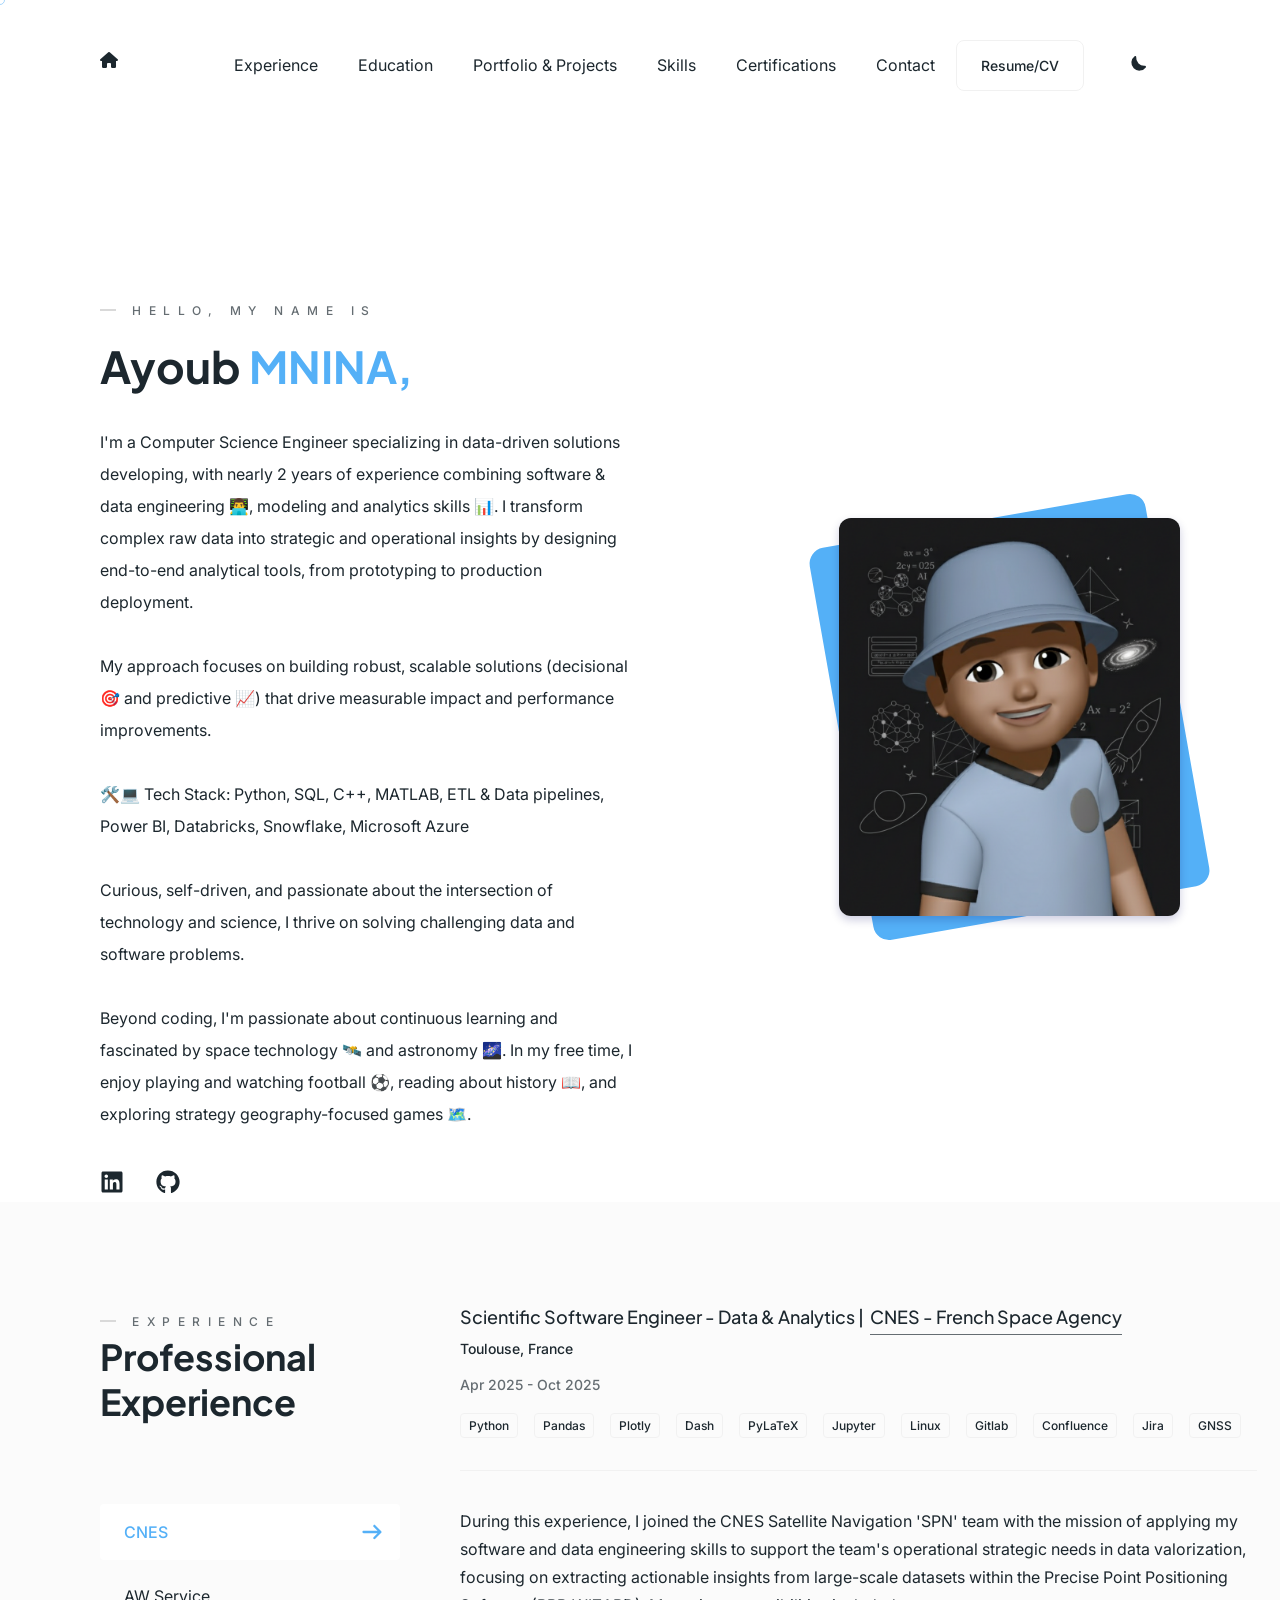
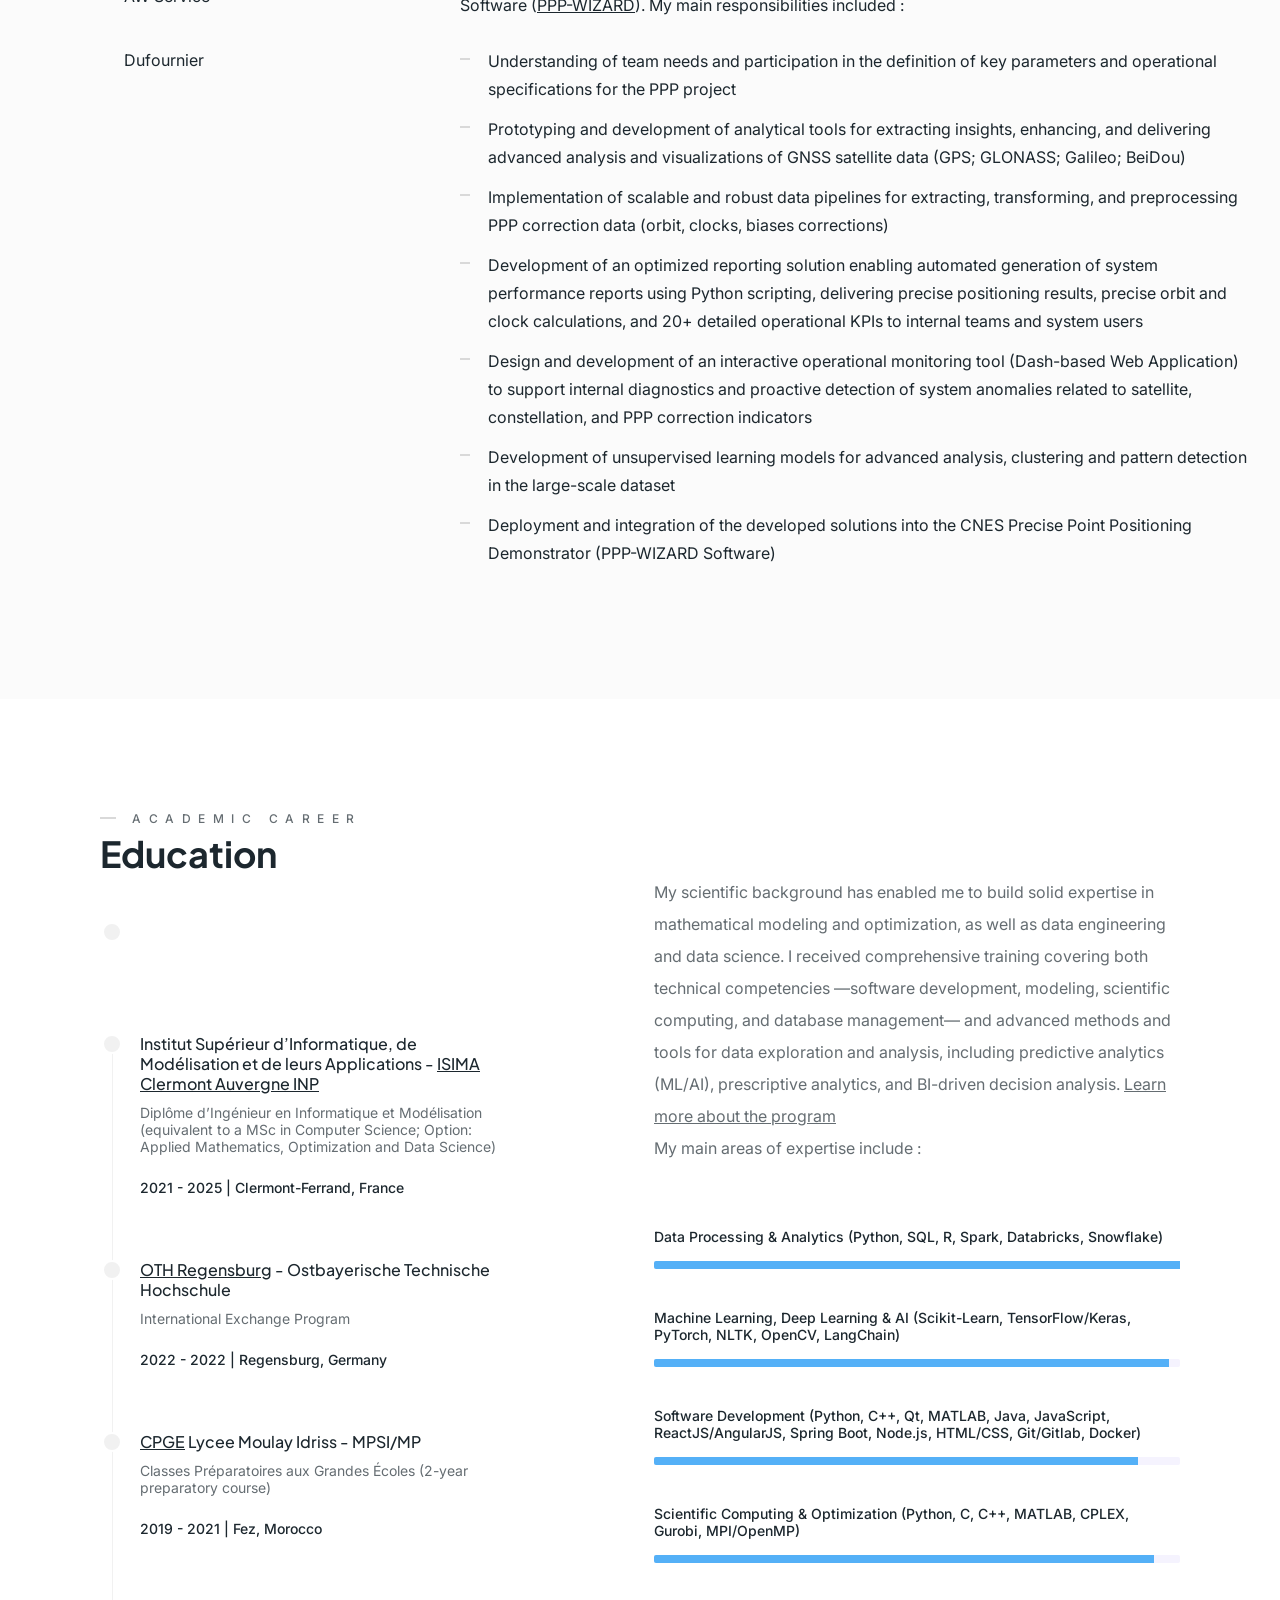
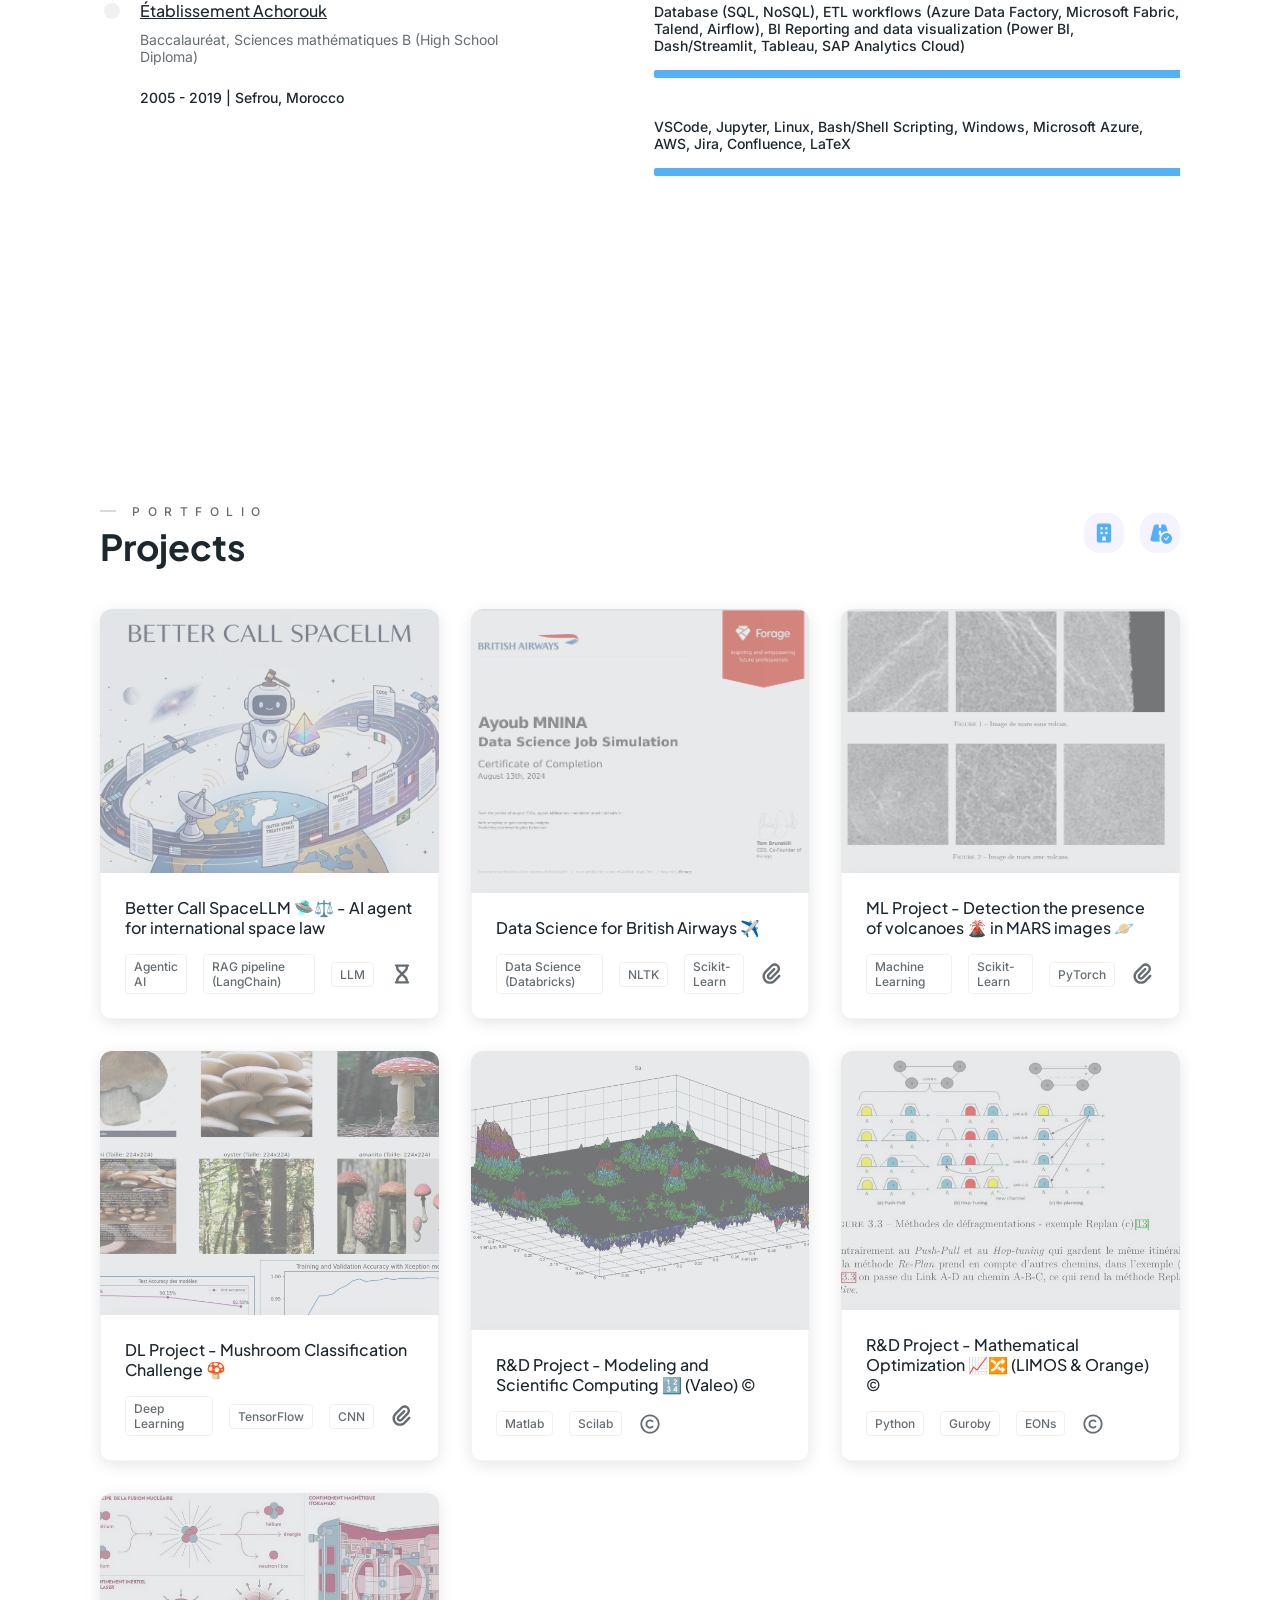
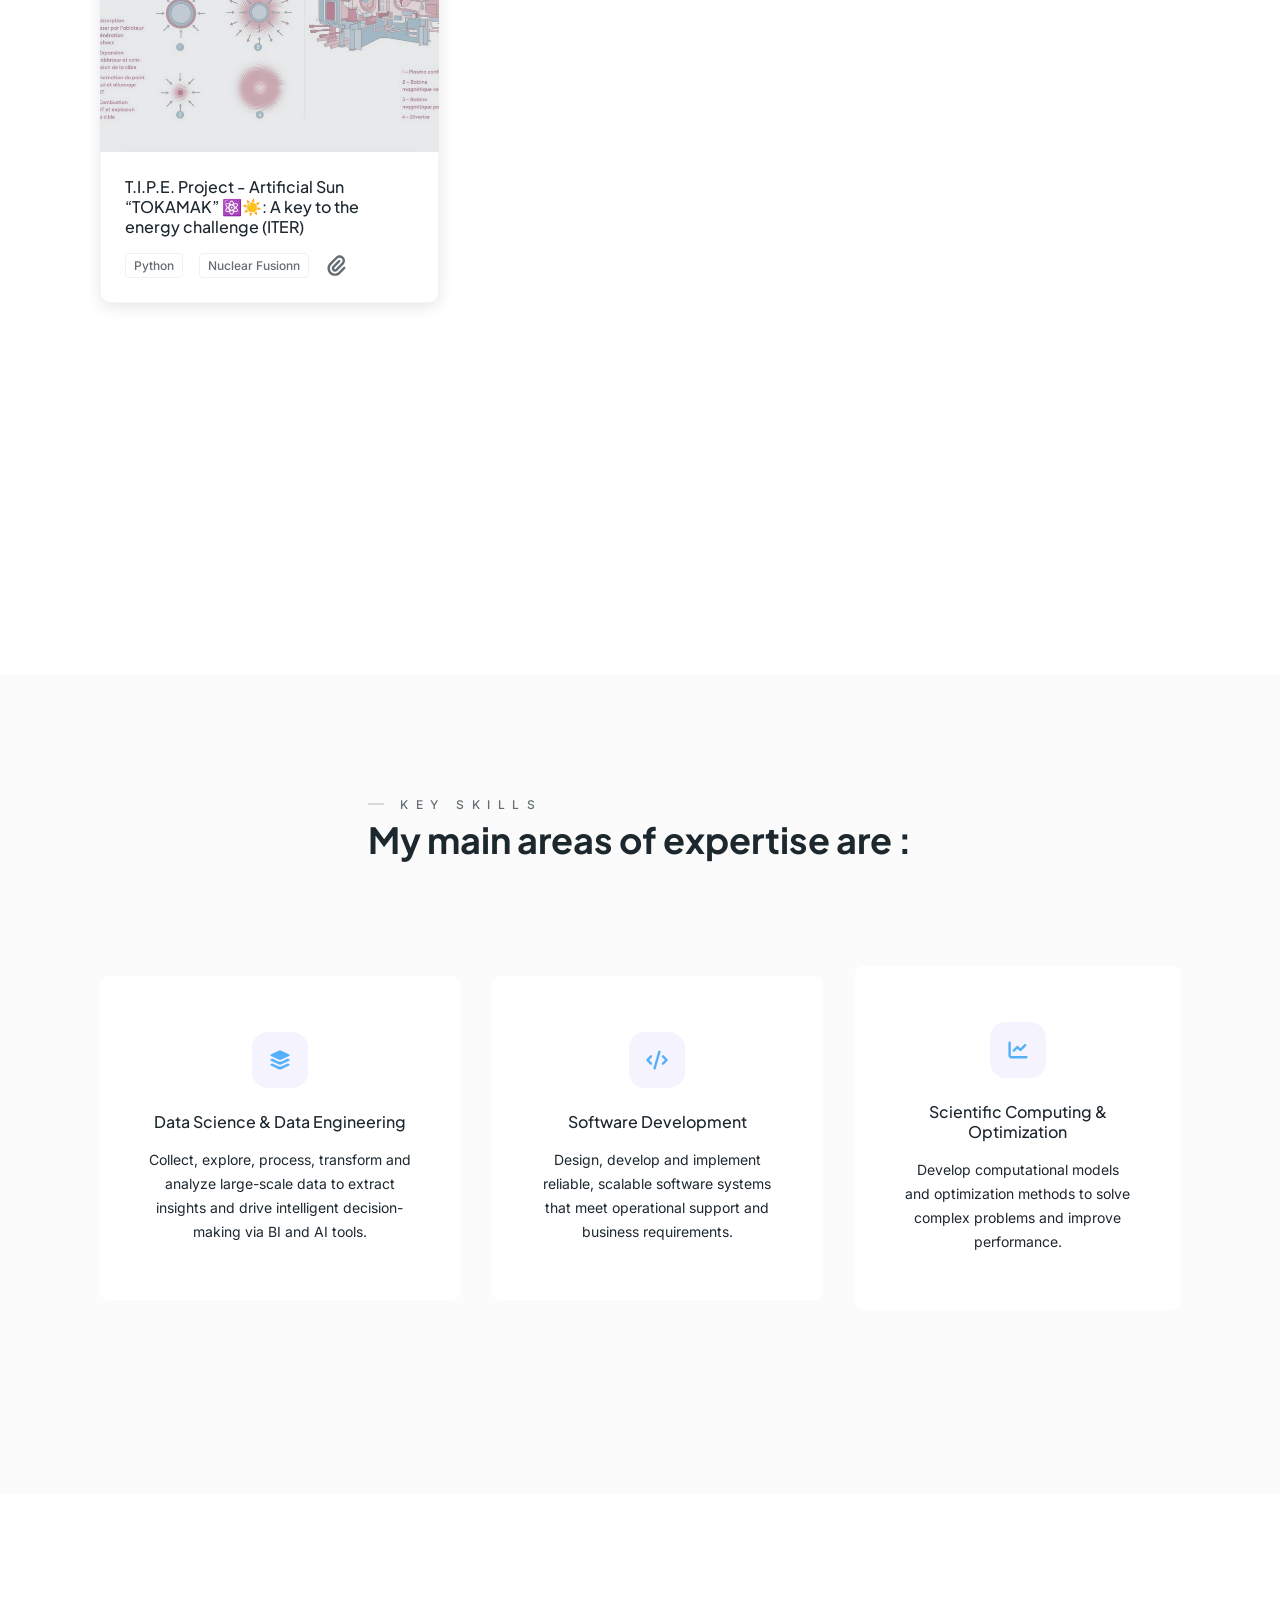
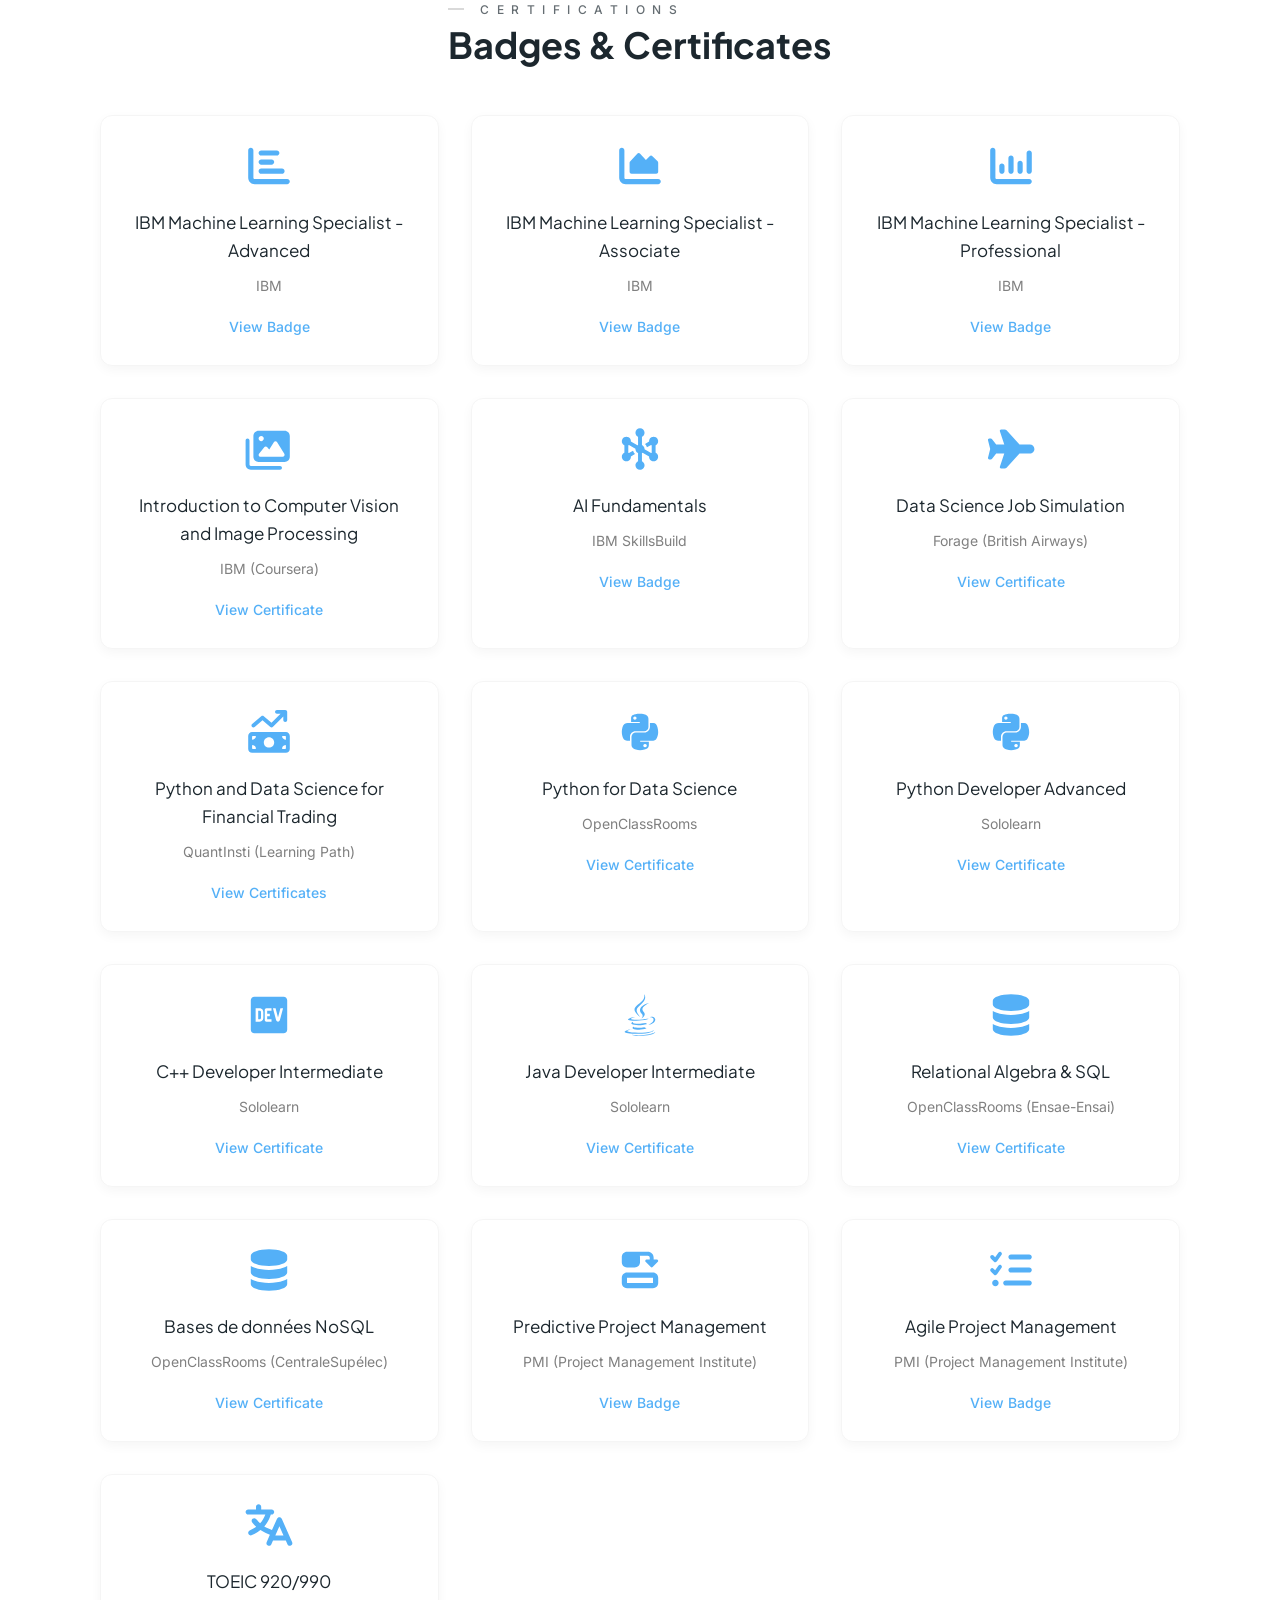
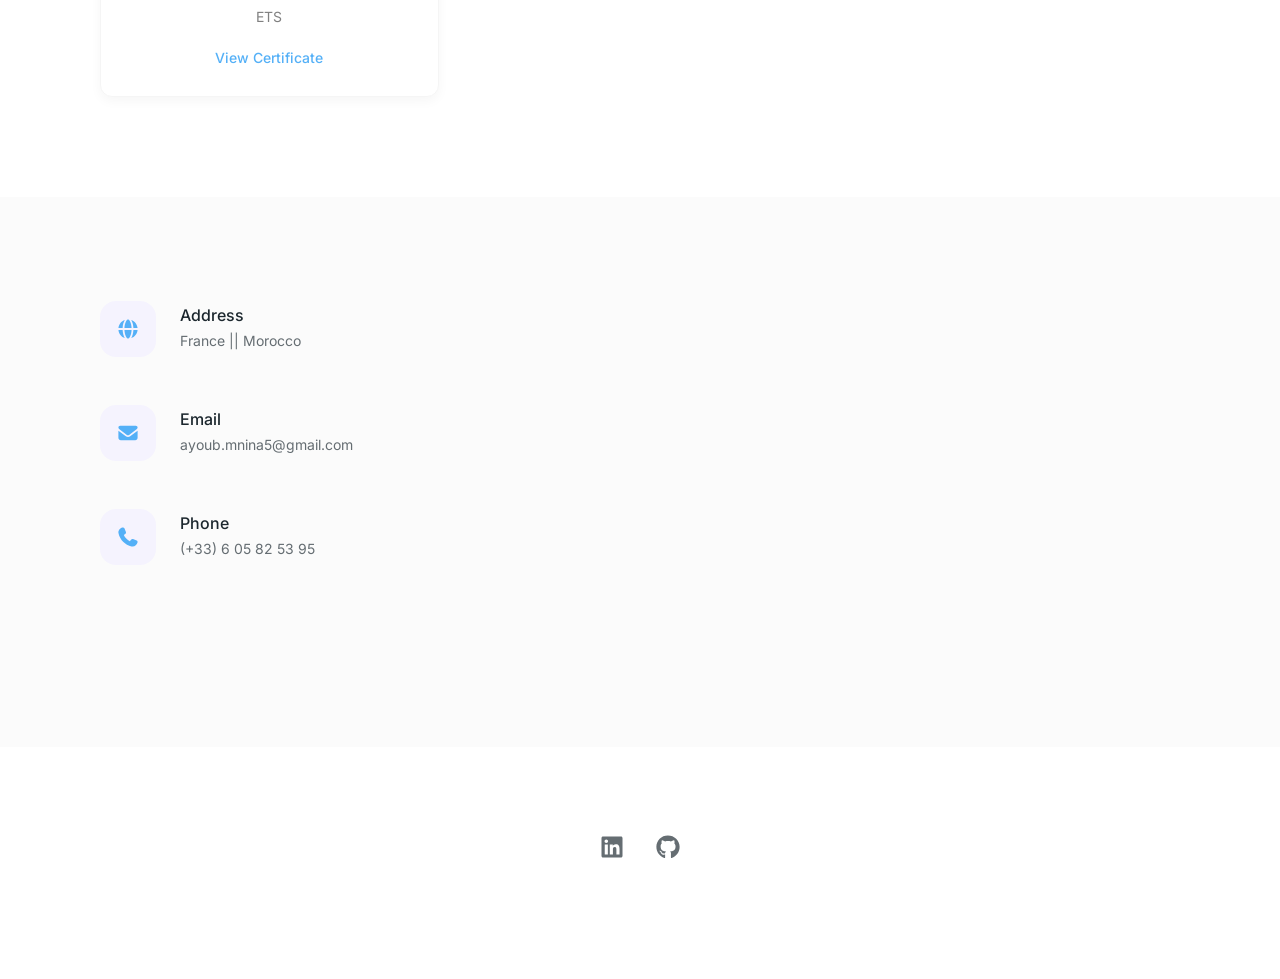
==== commit bbdbcf85: "Update" ====
--- a/index.html
+++ b/index.html
@@ -247,22 +247,22 @@
             <div class="education-skill-wrapper">
                 <div class="education">
                     <div class="education-item" data-aos="fade-up" data-aos-delay="100">
-                        <h4 class="school">Institut Supérieur d’Informatique, de Modélisation et de leurs Applications - ISIMA Clermont Auvergne INP</h4>
+                        <h4 class="school">Institut Supérieur d’Informatique, de Modélisation et de leurs Applications - <a href="https://isima.fr/" target="_blank" rel="noopener noreferrer" style="text-decoration: underline;">ISIMA Clermont Auvergne INP</a></h4>
                         <p class="degree-field">Diplôme d’Ingénieur en Informatique et Modélisation (equivalent to a MSc in Computer Science; Option: Applied Mathematics, Optimization and Data Science)</p>
                         <p class="date">2021 - 2025 | Clermont-Ferrand, France</p>
                     </div>
                     <div class="education-item" data-aos="fade-up" data-aos-delay="150">
-                        <h4 class="school">OTH Regensburg - Ostbayerische Technische Hochschule</h4>
+                        <h4 class="school"><a href="https://www.oth-regensburg.de/en/" target="_blank" rel="noopener noreferrer" style="text-decoration: underline;">OTH Regensburg</a> - Ostbayerische Technische Hochschule</h4>
                         <p class="degree-field">International Exchange Program</p>
                         <p class="date">2022 - 2022 | Regensburg, Germany</p>
                     </div>
                     <div class="education-item" data-aos="fade-up" data-aos-delay="200">
-                        <h4 class="school">CPGE Lycee Moulay Idriss - MPSI/MP</h4>
+                        <h4 class="school"><a href="https://en.wikipedia.org/wiki/Classe_pr%C3%A9paratoire_aux_grandes_%C3%A9coles" target="_blank" rel="noopener noreferrer" style="text-decoration: underline;">CPGE</a> Lycee Moulay Idriss - MPSI/MP</h4>
                         <p class="degree-field">Classes Préparatoires aux Grandes Écoles (2-year preparatory course)</p>
                         <p class="date">2019 - 2021 | Fez, Morocco</p>
                     </div>
                     <div class="education-item" data-aos="fade-up" data-aos-delay="200">
-                        <h4 class="school">Établissement Achorouk</h4>
+                        <h4 class="school"><a href="https://www.indexmaroc.com/annuaire/etablissement-scolaire-achorouk-2/" target="_blank" rel="noopener noreferrer" style="text-decoration: underline;">Établissement Achorouk</a></h4>
                         <p class="degree-field">Baccalauréat, Sciences mathématiques B (High School Diploma)</p>
                         <p class="date">2005 - 2019 | Sefrou, Morocco</p>
                     </div>
@@ -333,7 +333,7 @@
                         <div class="bottom">
                             <span class="tag">Agentic AI</span>
                             <span class="tag">RAG pipeline (LangChain)</span>
-                            <span class="tag">LLM (Llama)</span>
+                            <span class="tag">LLM</span>
                             <a class="link"
                             href="https://github.com/Ayuub34/Better-Call-SpaceLLM"
                             target="_blank">
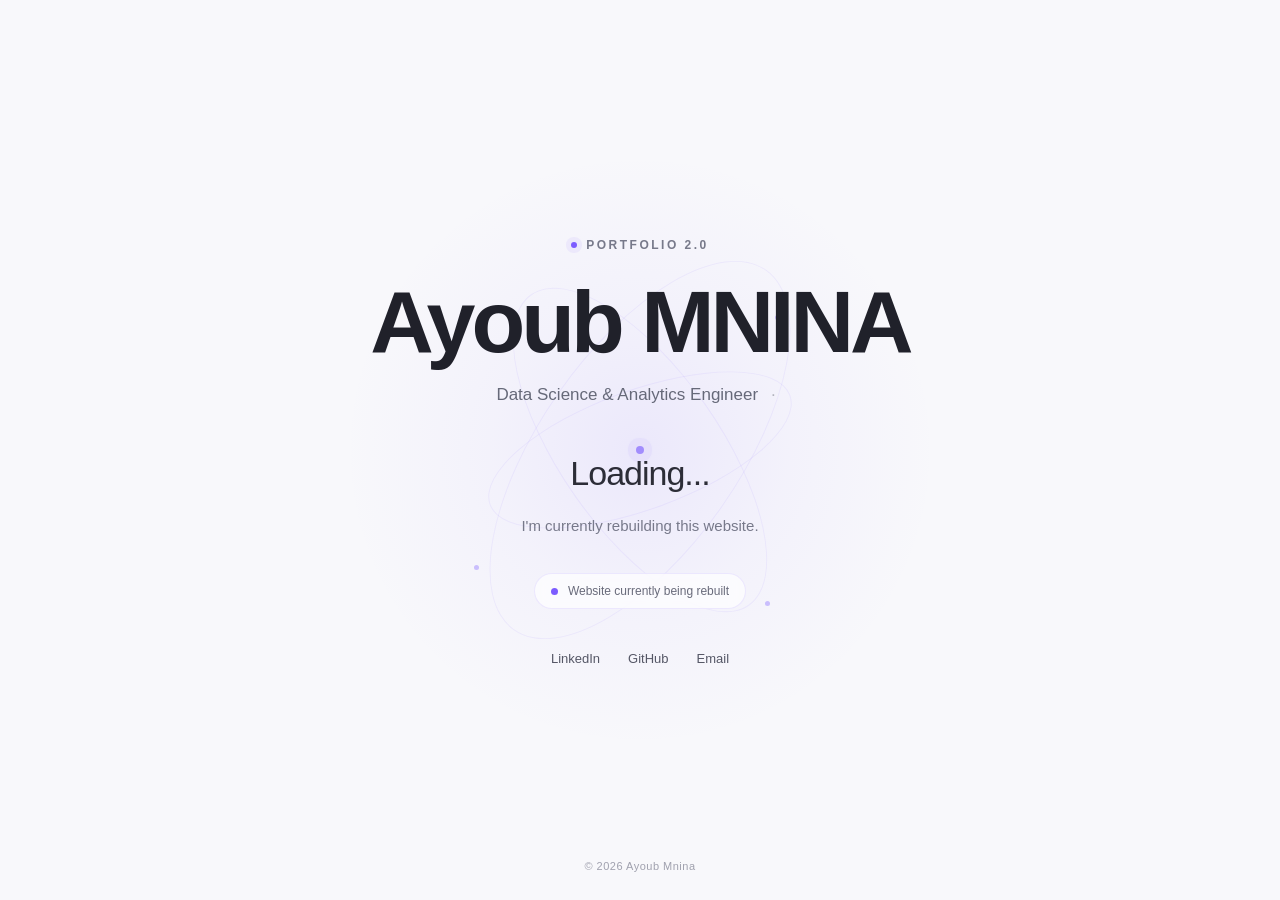
==== commit 25f5a7cc: "Rebuilding portfolio" ====
--- a/index.html
+++ b/index.html
@@ -2,797 +2,598 @@
 <html lang="en">
 <head>
     <meta charset="UTF-8">
-    <meta http-equiv="X-UA-Compatible" content="IE=edge">
     <meta name="viewport" content="width=device-width, initial-scale=1.0">
-    
-    <link rel="manifest" href="assets/favicon/site.webmanifest">
-    <link rel="preconnect" href="https://fonts.googleapis.com">
-    <link rel="preconnect" href="https://fonts.gstatic.com" crossorigin>
-    <link href="https://fonts.googleapis.com/css2?family=Inter:wght@300;400;500&family=Plus+Jakarta+Sans:wght@300;400;500;600;700&display=swap" rel="stylesheet">
-    <link href="assets/css/aos.css" rel="stylesheet">
-    <link href="assets/css/swiper-bundle.min.css" rel="stylesheet">
-    <link rel="stylesheet" href="assets/css/kursor.css">
-    <link rel="stylesheet" href="styles.css">
-    <link rel="stylesheet" href="https://cdnjs.cloudflare.com/ajax/libs/font-awesome/6.0.0-beta3/css/all.min.css">
-	<link rel="icon" type="image/png" href="assets/img/Gemini-spaceIT-icon.ico">
-    <title>Welcome! Ayoub Mnina Portfolio</title>
+
+    <title>Ayoub Mnina — Portfolio</title>
+
+    <meta name="description"
+          content="Hello ! My name is Ayoub MNINA, my website currently being rebuilt.">
+
+    <style>
+        /* =========================
+           RESET
+        ========================= */
+
+        * {
+            margin: 0;
+            padding: 0;
+            box-sizing: border-box;
+        }
+
+        html {
+            scroll-behavior: smooth;
+        }
+
+        body {
+            font-family: -apple-system, BlinkMacSystemFont, "Segoe UI",
+                         Roboto, Helvetica, Arial, sans-serif;
+
+            background: #f8f8fb;
+            color: #20212a;
+
+            min-height: 100vh;
+            overflow: hidden;
+        }
+
+
+        /* =========================
+           MAIN
+        ========================= */
+
+        .maintenance-page {
+            min-height: 100vh;
+            position: relative;
+
+            display: flex;
+            align-items: center;
+            justify-content: center;
+
+            padding: 40px 24px;
+
+            overflow: hidden;
+        }
+
+
+        /* =========================
+           BACKGROUND
+        ========================= */
+
+        .background {
+            position: absolute;
+            inset: 0;
+            pointer-events: none;
+            overflow: hidden;
+        }
+
+        .gradient {
+            position: absolute;
+
+            width: 600px;
+            height: 600px;
+
+            border-radius: 50%;
+
+            background: radial-gradient(
+                circle,
+                rgba(124, 92, 255, 0.10) 0%,
+                rgba(124, 92, 255, 0.04) 35%,
+                transparent 70%
+            );
+
+            top: 50%;
+            left: 50%;
+
+            transform: translate(-50%, -50%);
+        }
+
+
+        /* =========================
+           SCIENTIFIC ORBIT
+        ========================= */
+
+        .visual {
+            position: absolute;
+
+            width: 520px;
+            height: 520px;
+
+            top: 50%;
+            left: 50%;
+
+            transform: translate(-50%, -50%);
+
+            opacity: 0.65;
+        }
+
+        .orbit {
+            position: absolute;
+
+            top: 50%;
+            left: 50%;
+
+            border: 1px solid rgba(124, 92, 255, 0.12);
+
+            border-radius: 50%;
+
+            transform: translate(-50%, -50%) rotate(-20deg);
+        }
+
+        .orbit-1 {
+            width: 320px;
+            height: 120px;
+        }
+
+        .orbit-2 {
+            width: 380px;
+            height: 160px;
+
+            transform: translate(-50%, -50%) rotate(55deg);
+        }
+
+        .orbit-3 {
+            width: 440px;
+            height: 200px;
+
+            transform: translate(-50%, -50%) rotate(-55deg);
+        }
+
+        .center-point {
+            position: absolute;
+
+            width: 8px;
+            height: 8px;
+
+            border-radius: 50%;
+
+            background: #7c5cff;
+
+            top: 50%;
+            left: 50%;
+
+            transform: translate(-50%, -50%);
+
+            box-shadow:
+                0 0 0 8px rgba(124, 92, 255, 0.08),
+                0 0 30px rgba(124, 92, 255, 0.25);
+        }
+
+        .node {
+            position: absolute;
+
+            width: 5px;
+            height: 5px;
+
+            border-radius: 50%;
+
+            background: #7c5cff;
+
+            opacity: 0.55;
+        }
+
+        .node-1 {
+            top: 30%;
+            left: 24%;
+        }
+
+        .node-2 {
+            top: 24%;
+            right: 23%;
+        }
+
+        .node-3 {
+            bottom: 27%;
+            left: 18%;
+        }
+
+        .node-4 {
+            bottom: 20%;
+            right: 25%;
+        }
+
+
+        /* =========================
+           CONTENT
+        ========================= */
+
+        .content {
+            position: relative;
+            z-index: 2;
+
+            width: 100%;
+            max-width: 720px;
+
+            text-align: center;
+        }
+
+
+        /* =========================
+           EYEBROW
+        ========================= */
+
+        .eyebrow {
+            display: inline-flex;
+            align-items: center;
+            gap: 9px;
+
+            margin-bottom: 28px;
+
+            color: #77798a;
+
+            font-size: 12px;
+            font-weight: 600;
+
+            letter-spacing: 2.5px;
+            text-transform: uppercase;
+        }
+
+        .eyebrow::before {
+            content: "";
+
+            width: 6px;
+            height: 6px;
+
+            border-radius: 50%;
+
+            background: #7c5cff;
+
+            box-shadow: 0 0 0 5px rgba(124, 92, 255, 0.08);
+        }
+
+
+        /* =========================
+           NAME
+        ========================= */
+
+        h1 {
+            font-size: clamp(52px, 8vw, 88px);
+
+            line-height: 0.95;
+
+            font-weight: 650;
+
+            letter-spacing: -4px;
+
+            color: #20212a;
+
+            margin-bottom: 22px;
+        }
+
+
+        /* =========================
+           ROLE
+        ========================= */
+
+        .role {
+            font-size: 17px;
+
+            color: #666979;
+
+            font-weight: 400;
+
+            margin-bottom: 48px;
+        }
+
+        .role span {
+            margin: 0 8px;
+
+            color: #b2b3bd;
+        }
+
+
+        /* =========================
+           MESSAGE
+        ========================= */
+
+        .message {
+            max-width: 560px;
+
+            margin: 0 auto;
+        }
+
+        .message h2 {
+            font-size: clamp(25px, 4vw, 34px);
+
+            line-height: 1.2;
+
+            font-weight: 500;
+
+            letter-spacing: -1px;
+
+            margin-bottom: 18px;
+
+            color: #2c2d37;
+        }
+
+        .message p {
+            font-size: 15px;
+
+            line-height: 1.8;
+
+            color: #77798a;
+        }
+
+
+        /* =========================
+           STATUS
+        ========================= */
+
+        .status {
+            display: inline-flex;
+            align-items: center;
+            gap: 10px;
+
+            margin-top: 34px;
+
+            padding: 10px 16px;
+
+            border: 1px solid rgba(124, 92, 255, 0.12);
+
+            border-radius: 100px;
+
+            background: rgba(255, 255, 255, 0.65);
+
+            color: #696b7b;
+
+            font-size: 12px;
+            font-weight: 500;
+
+            backdrop-filter: blur(8px);
+        }
+
+        .status-dot {
+            width: 7px;
+            height: 7px;
+
+            border-radius: 50%;
+
+            background: #7c5cff;
+
+            animation: pulse 2s infinite;
+        }
+
+        @keyframes pulse {
+            0% {
+                box-shadow: 0 0 0 0 rgba(124, 92, 255, 0.35);
+            }
+
+            70% {
+                box-shadow: 0 0 0 7px rgba(124, 92, 255, 0);
+            }
+
+            100% {
+                box-shadow: 0 0 0 0 rgba(124, 92, 255, 0);
+            }
+        }
+
+
+        /* =========================
+           SOCIAL LINKS
+        ========================= */
+
+        .links {
+            display: flex;
+            justify-content: center;
+            align-items: center;
+            gap: 28px;
+
+            margin-top: 42px;
+        }
+
+        .links a {
+            position: relative;
+
+            color: #555766;
+
+            text-decoration: none;
+
+            font-size: 13px;
+            font-weight: 500;
+
+            transition: color 0.2s ease;
+        }
+
+        .links a::after {
+            content: "";
+
+            position: absolute;
+
+            left: 0;
+            bottom: -5px;
+
+            width: 0;
+            height: 1px;
+
+            background: #7c5cff;
+
+            transition: width 0.2s ease;
+        }
+
+        .links a:hover {
+            color: #7c5cff;
+        }
+
+        .links a:hover::after {
+            width: 100%;
+        }
+
+
+        /* =========================
+           FOOTER
+        ========================= */
+
+        .footer {
+            position: absolute;
+
+            bottom: 28px;
+            left: 0;
+            right: 0;
+
+            text-align: center;
+
+            color: #a0a1ae;
+
+            font-size: 11px;
+
+            letter-spacing: 0.5px;
+        }
+
+
+        /* =========================
+           RESPONSIVE
+        ========================= */
+
+        @media (max-width: 700px) {
+
+            body {
+                overflow: hidden;
+            }
+
+            .maintenance-page {
+                padding: 30px 20px 70px;
+            }
+
+            .visual {
+                width: 380px;
+                height: 380px;
+
+                opacity: 0.45;
+            }
+
+            .orbit-1 {
+                width: 250px;
+                height: 100px;
+            }
+
+            .orbit-2 {
+                width: 300px;
+                height: 130px;
+            }
+
+            .orbit-3 {
+                width: 350px;
+                height: 160px;
+            }
+
+            h1 {
+                letter-spacing: -2.5px;
+            }
+
+            .role {
+                font-size: 15px;
+                margin-bottom: 38px;
+            }
+
+            .message h2 {
+                font-size: 26px;
+            }
+
+            .message p {
+                font-size: 14px;
+                line-height: 1.7;
+            }
+
+            .links {
+                gap: 22px;
+            }
+
+            .footer {
+                bottom: 20px;
+            }
+        }
+
+    </style>
 </head>
+
+
 <body>
-<header class="header">
-    <div class="container">
-        <div class="logo" data-aos-delay="100" data-aos="fade-down">
-            <i class="fas fa-home"></i>
-            <!-- <svg xmlns="http://www.w3.org/2000/svg" viewBox="0 0 640 640"><path d="M304 70.1C313.1 61.9 326.9 61.9 336 70.1L568 278.1C577.9 286.9 578.7 302.1 569.8 312C560.9 321.9 545.8 322.7 535.9 313.8L527.9 306.6L527.9 511.9C527.9 547.2 499.2 575.9 463.9 575.9L175.9 575.9C140.6 575.9 111.9 547.2 111.9 511.9L111.9 306.6L103.9 313.8C94 322.6 78.9 321.8 70 312C61.1 302.2 62 287 71.8 278.1L304 70.1zM320 120.2L160 263.7L160 512C160 520.8 167.2 528 176 528L224 528L224 424C224 384.2 256.2 352 296 352L344 352C383.8 352 416 384.2 416 424L416 528L464 528C472.8 528 480 520.8 480 512L480 263.7L320 120.3zM272 528L368 528L368 424C368 410.7 357.3 400 344 400L296 400C282.7 400 272 410.7 272 424L272 528z"/></svg> -->
-        </div>
-        <nav class="nav">
-            <ul class="nav-links">
-                <li class="experience active" data-aos="fade-down" data-aos-delay="150">
-                    <a href="#experience">Experience</a>
-                </li>
-                <li class="education-skill" data-aos="fade-down" data-aos-delay="200">
-                    <a href="#education-skill">Education</a>
-                </li>
-                <li class="portfolios" data-aos="fade-down" data-aos-delay="250">
-                    <a href="#portfolios">Portfolio & Projects</a>
-                </li>
-                <li class="services" data-aos="fade-down" data-aos-delay="300">
-                    <a href="#services">Skills</a>
-                </li>
-				<li class="certificat" data-aos="fade-down" data-aos-delay="350">
-                    <a href="#certificat">Certifications</a>
-                </li>
-
-                <li class="contact" data-aos="fade-down" data-aos-delay="400">
-                    <a href="#contact">Contact</a>
-                </li>
-            </ul>     
-        </nav>
-
-        <div class="right-content" data-aos-delay="450" data-aos="fade-down">
-			<a href="assets/CV_Ayoub-Mnina.pdf" target="_blank" class="btn btn-outline-light download-resume">Resume/CV</a>
-
-			<div class="theme-color-toggle">
-				<!-- 🌙 Moon Icon -->
-				<svg class="moon" viewBox="0 0 24 24" width="24" height="24" fill="none" stroke="currentColor" stroke-width="2" stroke-linecap="round" stroke-linejoin="round">
-					<path d="M21 12.79A9 9 0 0 1 11.21 3 7 7 0 1 0 21 12.79z"></path>
-				</svg>
-
-				<!-- ☀️ Sun Icon -->
-				<svg class="sun" viewBox="0 0 24 24" width="24" height="24" fill="none" stroke="currentColor" stroke-width="2" stroke-linecap="round" stroke-linejoin="round">
-					<circle cx="12" cy="12" r="5"></circle>
-					<path d="M12 1v2M12 21v2M4.22 4.22l1.42 1.42M18.36 18.36l1.42 1.42M1 12h2M21 12h2M4.22 19.78l1.42-1.42M18.36 5.64l1.42-1.42"></path>
-				</svg>
-			</div>
-
-			<!--<svg xmlns="http://www.w3.org/2000/svg" viewBox="0 0 640 640"><path d="M96 160C96 142.3 110.3 128 128 128L512 128C529.7 128 544 142.3 544 160C544 177.7 529.7 192 512 192L128 192C110.3 192 96 177.7 96 160zM96 320C96 302.3 110.3 288 128 288L512 288C529.7 288 544 302.3 544 320C544 337.7 529.7 352 512 352L128 352C110.3 352 96 337.7 96 320zM544 480C544 497.7 529.7 512 512 512L128 512C110.3 512 96 497.7 96 480C96 462.3 110.3 448 128 448L512 448C529.7 448 544 462.3 544 480z"/></svg>-->
-			<!--<div class="translate-container">
-				<i class="fas fa-globe globe-icon"></i><div id="google_translate_element"></div>
-			</div>-->
-		</div>
-    </div>
-</header>
-<main>
-    <section class="hero-section">
-        <div class="container">
-            <div class="content" data-aos="fade-up">
-                <p class="above-title mb-16">Hello, My name is</p>
-                <h1 class="full-name">Ayoub <span class="primary">MNINA,</span></h1>
-                <p class="about">I'm a Computer Science Engineer specializing in data-driven solutions developing, 
-								with nearly 2 years of experience combining software & data engineering 👨‍💻, 
-								modeling and analytics skills 📊. I transform complex raw data into strategic and operational
-								insights by designing end-to-end analytical tools, from prototyping to production deployment.<BR><BR>
-
-								My approach focuses on building robust, scalable solutions (decisional 🎯 
-								and predictive 📈) that drive measurable impact and performance improvements.<BR><BR>
-
-								🛠️💻 Tech Stack: Python, SQL, C++, MATLAB, ETL & Data pipelines,<BR> Power BI, Databricks, Snowflake, Microsoft Azure<BR><BR>
-
-								Curious, self-driven, and passionate about the intersection of technology 
-								and science, I thrive on solving challenging data and software problems.<BR><BR>
-
-								Beyond coding, I'm passionate about continuous learning and fascinated by 
-								space technology 🛰️ and astronomy 🌌. In my free time, I enjoy playing and watching football ⚽,
-								reading about history 📖, and exploring strategy geography-focused games 🗺️.
-				</p>
-                <ul class="social-icons"> 
-                    <li>
-                        <a href="https://www.linkedin.com/in/mninaayoub/" target="_blank">
-                            <!-- LinkedIn Icon -->
-							<svg xmlns="http://www.w3.org/2000/svg" viewBox="0 0 448 512"><!--!Font Awesome Free v7.1.0 by @fontawesome - https://fontawesome.com License - https://fontawesome.com/license/free Copyright 2025 Fonticons, Inc.--><path d="M416 32L31.9 32C14.3 32 0 46.5 0 64.3L0 447.7C0 465.5 14.3 480 31.9 480L416 480c17.6 0 32-14.5 32-32.3l0-383.4C448 46.5 433.6 32 416 32zM135.4 416l-66.4 0 0-213.8 66.5 0 0 213.8-.1 0zM102.2 96a38.5 38.5 0 1 1 0 77 38.5 38.5 0 1 1 0-77zM384.3 416l-66.4 0 0-104c0-24.8-.5-56.7-34.5-56.7-34.6 0-39.9 27-39.9 54.9l0 105.8-66.4 0 0-213.8 63.7 0 0 29.2 .9 0c8.9-16.8 30.6-34.5 62.9-34.5 67.2 0 79.7 44.3 79.7 101.9l0 117.2z"/></svg>
-                        </a>
-                    </li>
-					<li>
-                        <a href="https://github.com/Ayuub34" target="_blank">
-                            <!-- GitHub Icon -->
-							<svg xmlns="http://www.w3.org/2000/svg" viewBox="0 0 512 512"><!--!Font Awesome Free v7.1.0 by @fontawesome - https://fontawesome.com License - https://fontawesome.com/license/free Copyright 2025 Fonticons, Inc.--><path d="M173.9 397.4c0 2-2.3 3.6-5.2 3.6-3.3 .3-5.6-1.3-5.6-3.6 0-2 2.3-3.6 5.2-3.6 3-.3 5.6 1.3 5.6 3.6zm-31.1-4.5c-.7 2 1.3 4.3 4.3 4.9 2.6 1 5.6 0 6.2-2s-1.3-4.3-4.3-5.2c-2.6-.7-5.5 .3-6.2 2.3zm44.2-1.7c-2.9 .7-4.9 2.6-4.6 4.9 .3 2 2.9 3.3 5.9 2.6 2.9-.7 4.9-2.6 4.6-4.6-.3-1.9-3-3.2-5.9-2.9zM252.8 8c-138.7 0-244.8 105.3-244.8 244 0 110.9 69.8 205.8 169.5 239.2 12.8 2.3 17.3-5.6 17.3-12.1 0-6.2-.3-40.4-.3-61.4 0 0-70 15-84.7-29.8 0 0-11.4-29.1-27.8-36.6 0 0-22.9-15.7 1.6-15.4 0 0 24.9 2 38.6 25.8 21.9 38.6 58.6 27.5 72.9 20.9 2.3-16 8.8-27.1 16-33.7-55.9-6.2-112.3-14.3-112.3-110.5 0-27.5 7.6-41.3 23.6-58.9-2.6-6.5-11.1-33.3 2.6-67.9 20.9-6.5 69 27 69 27 20-5.6 41.5-8.5 62.8-8.5s42.8 2.9 62.8 8.5c0 0 48.1-33.6 69-27 13.7 34.7 5.2 61.4 2.6 67.9 16 17.7 25.8 31.5 25.8 58.9 0 96.5-58.9 104.2-114.8 110.5 9.2 7.9 17 22.9 17 46.4 0 33.7-.3 75.4-.3 83.6 0 6.5 4.6 14.4 17.3 12.1 100-33.2 167.8-128.1 167.8-239 0-138.7-112.5-244-251.2-244zM105.2 352.9c-1.3 1-1 3.3 .7 5.2 1.6 1.6 3.9 2.3 5.2 1 1.3-1 1-3.3-.7-5.2-1.6-1.6-3.9-2.3-5.2-1zm-10.8-8.1c-.7 1.3 .3 2.9 2.3 3.9 1.6 1 3.6 .7 4.3-.7 .7-1.3-.3-2.9-2.3-3.9-2-.6-3.6-.3-4.3 .7zm32.4 35.6c-1.6 1.3-1 4.3 1.3 6.2 2.3 2.3 5.2 2.6 6.5 1 1.3-1.3 .7-4.3-1.3-6.2-2.2-2.3-5.2-2.6-6.5-1zm-11.4-14.7c-1.6 1-1.6 3.6 0 5.9s4.3 3.3 5.6 2.3c1.6-1.3 1.6-3.9 0-6.2-1.4-2.3-4-3.3-5.6-2z"/></svg>
-                        </a>
-                    </li>
-                </ul>
-            </div>
-            <div class="image" data-aos="fade-up">
-                <div class="cover">
-                    <!-- Decorative Lines Vector -->
-					<svg class="lines-vector" viewBox="0 0 200 210" width="200" height="210" fill="none"
-						stroke="currentColor" stroke-width="1.5" stroke-linecap="round" stroke-linejoin="round">
-					<path d="M10 10C40 40 80 10 110 40C140 70 180 30 190 60" opacity="0.4"/>
-					<path d="M10 40C40 70 80 40 110 70C140 100 180 60 190 90" opacity="0.3"/>
-					<path d="M10 70C40 100 80 70 110 100C140 130 180 90 190 120" opacity="0.2"/>
-					<path d="M10 100C40 130 80 100 110 130C140 160 180 120 190 150" opacity="0.15"/>
-					</svg>
-                </div>
-				<img src="assets\img/Bitmoji-Ayoub.png" alt="Ayoub Mnina" class="profile-img">
+
+    <main class="maintenance-page">
+
+        <!-- Background -->
+        <div class="background">
+            <div class="gradient"></div>
+
+            <div class="visual">
+                <div class="orbit orbit-1"></div>
+                <div class="orbit orbit-2"></div>
+                <div class="orbit orbit-3"></div>
+
+                <div class="center-point"></div>
+
+                <div class="node node-1"></div>
+                <div class="node node-2"></div>
+                <div class="node node-3"></div>
+                <div class="node node-4"></div>
             </div>
         </div>
-    </section>
-    
-    <section class="experience-section" id="experience">
-        <div class="container">
-            <div class="side">
-                <div class="section-name" data-aos="fade-up">
-                    <p class="above-title">Experience</p>
-                    <h4 class="title">Professional Experience</h4>
-                </div>
-                <div class="companies-list">
-                    <div class="selector">
-                        <svg xmlns="http://www.w3.org/2000/svg" viewBox="0 0 640 640"><!--!Font Awesome Free v7.1.0 by @fontawesome - https://fontawesome.com License - https://fontawesome.com/license/free Copyright 2025 Fonticons, Inc.--><path d="M566.6 342.6C579.1 330.1 579.1 309.8 566.6 297.3L406.6 137.3C394.1 124.8 373.8 124.8 361.3 137.3C348.8 149.8 348.8 170.1 361.3 182.6L466.7 288L96 288C78.3 288 64 302.3 64 320C64 337.7 78.3 352 96 352L466.7 352L361.3 457.4C348.8 469.9 348.8 490.2 361.3 502.7C373.8 515.2 394.1 515.2 406.6 502.7L566.6 342.7z"/></svg>
-                    </div>
-                    <ul>
-                        <li data-tab="cnes" class="active" data-aos="fade-up">CNES</li>
-                        <li data-tab="awService" data-aos-delay="50" data-aos="fade-up">AW Service</li>
-						<li data-tab="dufournier" data-aos-delay="100" data-aos="fade-up">Dufournier</li>
-                    </ul>
-                </div>
-            </div> 
-            <div class="content active" id="cnes">
-                <div class="headline" data-aos-delay="50" data-aos="fade-up">
-                    <h4 class="job-title">Scientific Software Engineer - Data & Analytics   |&nbsp; <span class="company-name"><a href="https://cnes.fr/" target="_blank" rel="noopener noreferrer">CNES - French Space Agency</a></span></h4>
-                    <p class="location">Toulouse, France</p>
-                    <p class="period">Apr 2025 - Oct 2025</p>
-                    <ul class="stack-list">
-                        <li class="tag">Python</li>
-						<li class="tag">Pandas</li>
-                        <li class="tag">Plotly</li>
-						<li class="tag">Dash</li>
-                        <li class="tag">PyLaTeX</li>
-                        <li class="tag">Jupyter</li>
-						<li class="tag">Linux</li>
-						<li class="tag">Gitlab</li>
-						<li class="tag">Confluence</li>
-						<li class="tag">Jira</li>
-						<li class="tag">GNSS</li>
-                    </ul>
-                </div>
-                <div class="line"></div>
-                <p>During this experience, I joined the CNES Satellite Navigation 'SPN' team with the mission of applying my software and data engineering skills 
-				to support the team's operational strategic needs in data valorization, focusing on extracting actionable insights from large-scale datasets within 
-				the Precise Point Positioning Software (<a href="http://ppp-wizard.net/" target="_blank" rel="noopener noreferrer" style="text-decoration: underline;">PPP-WIZARD</a>). 
-				My main responsibilities included : <BR> </p>
-                <ul class="responsibilities">
-                    <br>
-                    <li data-aos-delay="50" data-aos="fade-up">Understanding of team needs and participation in the definition of key parameters and operational specifications for the PPP project</li>
-                    <li data-aos-delay="100" data-aos="fade-up">Prototyping and development of analytical tools for extracting insights, enhancing, and delivering advanced analysis and visualizations of GNSS satellite data (GPS; GLONASS; Galileo; BeiDou)</li>
-                    <li data-aos-delay="150" data-aos="fade-up">Implementation of scalable and robust data pipelines for extracting, transforming, and preprocessing PPP correction data (orbit, clocks, biases corrections)</li>
-                    <li data-aos-delay="200" data-aos="fade-up">Development of an optimized reporting solution enabling automated generation of system performance reports using Python scripting, delivering precise positioning results, precise orbit and clock calculations, and 20+ detailed operational KPIs to internal teams and system users</li>
-					<li data-aos-delay="250" data-aos="fade-up">Design and development of an interactive operational monitoring tool (Dash-based Web Application) to support internal diagnostics and proactive detection of system anomalies related to satellite, constellation, and PPP correction indicators</li>
-					<li data-aos-delay="300" data-aos="fade-up">Development of unsupervised learning models for advanced analysis, clustering and pattern detection in the large-scale dataset</li>
-                    <li data-aos-delay="350" data-aos="fade-up">Deployment and integration of the developed solutions into the CNES Precise Point Positioning Demonstrator (PPP-WIZARD Software)</li>
-				</ul>
+
+
+        <!-- Main content -->
+        <div class="content">
+
+            <div class="eyebrow">
+                Portfolio 2.0
             </div>
-            <div class="content" id="awService">
-                <div class="headline" data-aos-delay="50" data-aos="fade-up">
-                    <h4 class="job-title">Software & Data Engineer   |&nbsp;<span class="company-name"><a href="https://awservices.io/" target="_blank" rel="noopener noreferrer">AW Service</a></span></h4>
-                    <p class="location">Paris, France</p>
-                    <p class="period">June 2024 - Sept 2024</p>
-                    <ul class="stack-list">
-                        <li class="tag">Python</li>
-                        <li class="tag">Scikit-learn</li>
-						<li class="tag">Pandas</li>
-                        <li class="tag">Snowflake</li>
-						<li class="tag">SQL</li>
-                        <li class="tag">Power BI</li>
-                        <li class="tag">C++</li>
-                        <li class="tag">Qt</li>
-						<li class="tag">Jupyter</li>
-                        <li class="tag">Git</li>
-                    </ul>
-                </div>
-                <div class="line"></div>
-                <p>During this experience, I joined the AW Service Consulting Data team for a property management digitalization project, 
-				where I focused on extracting insights from various booking datasets and developing a predictive AI tool to anticipate booking cancellations. 
-				My main responsibilities included :</p>
-                <ul class="responsibilities">
-                    <br>
-                    <li>Developing ETL pipelines to process hotel booking data and generate data-driven insights across 15+ KPI</li>
-                    <li>Building a predictive machine learning model to anticipate booking cancellations with a precision of 89%, enabling proactive decision-making</li>
-                    <li>Deploying the ML solution as a C++/Qt desktop application (2-way PMS) enabling automated and real-time online-optimized booking management</li>
-                </ul>
+
+
+            <h1>
+                Ayoub MNINA
+            </h1>
+
+
+            <p class="role">
+                Data Science & Analytics Engineer
+                <span>·</span>
+            </p>
+
+
+            <div class="message">
+
+                <h2>
+                    Loading...
+                </h2>
+
+                <p>
+                    I'm currently rebuilding this website.
+                </p>
+
             </div>
-			<div class="content" id="dufournier">
-                <div class="headline" data-aos-delay="50" data-aos="fade-up">
-                    <h4 class="job-title">Scientific Software Engineer - Data & Modélisation   |&nbsp; <span class="company-name"><a href="https://www.dufournier.com/" target="_blank" rel="noopener noreferrer">DUFOURNIER TECHNOLOGIES</a></span></h4>
-                    <p class="location">Clermont-Ferrand, France</p>
-                    <p class="period">Apr 2023 - Aug 2023</p>
-                    <ul class="stack-list">
-                        <li class="tag">Python</li>
-                        <li class="tag">Numpy</li>
-                        <li class="tag">Scipy</li>
-						<li class="tag">PyQt5</li>
-						<li class="tag">PyQtGraph</li>
-						<li class="tag">PyODBC</li>
-						<li class="tag">SQL</li>
-						<li class="tag">Azure</li>
-                        <li class="tag">MATLAB</li>
-                    </ul>
-                </div>
-                <div class="line"></div>
-                <p>During this experience, I joined the <a href="https://data-tires.com/" target="_blank" rel="noopener noreferrer" style="text-decoration: underline;">data-tires project</a> team, 
-				focused on developing an automated data processing pipeline for tire testing operations and calculating metrics to support tire mathematical modeling. 
-				Specifically, I worked on the following tasks : <BR> </p>
-                <ul class="responsibilities">
-                    <br>
-                    <li data-aos-delay="50" data-aos="fade-up">Developing of in-house software to automate data processing, analysis, and visualization from tire testing machines (200 Hz time series data)</li>
-                    <li data-aos-delay="100" data-aos="fade-up">Automating the calculation of tire performance criteria/indicators and integration of results into a 200+ tires database "<a href="https://data-tires.com/Services" target="_blank" rel="noopener noreferrer" style="text-decoration: underline;">data-tires</a>"</li>
-                    <li data-aos-delay="150" data-aos="fade-up">Tire mathematical modeling (Pacejka Magic Formula) and improvements to internal PFS (Pacejka Fitting Software) tools from version MF 5.2 to MF 6.1/6.2</li>
-                </ul>
+
+
+            <div class="status">
+                <span class="status-dot"></span>
+                Website currently being rebuilt
             </div>
+
+
+            <div class="links">
+
+                <a href="https://www.linkedin.com/in/mninaayoub/"
+                   target="_blank"
+                   rel="noopener noreferrer">
+                    LinkedIn
+                </a>
+
+                <a href="https://github.com/Ayuub34"
+                   target="_blank"
+                   rel="noopener noreferrer">
+                    GitHub
+                </a>
+
+                <a href="mailto:ayoub.mnina5@gmail.com">
+                    Email
+                </a>
+
+            </div>
+
         </div>
-    </section>
-    
-    <section class="education-skill-section" id="education-skill">
-        <div class="container">
-            <div class="section-name" data-aos="fade-up">
-                <p class="above-title">Academic Career</p>
-                <h4 class="title">Education</h4>
-            </div>
-            <div class="education-skill-wrapper">
-                <div class="education">
-                    <div class="education-item" data-aos="fade-up" data-aos-delay="100">
-                        <h4 class="school">Institut Supérieur d’Informatique, de Modélisation et de leurs Applications - <a href="https://isima.fr/" target="_blank" rel="noopener noreferrer" style="text-decoration: underline;">ISIMA Clermont Auvergne INP</a></h4>
-                        <p class="degree-field">Diplôme d’Ingénieur en Informatique et Modélisation (equivalent to a MSc in Computer Science; Option: Applied Mathematics, Optimization and Data Science)</p>
-                        <p class="date">2021 - 2025 | Clermont-Ferrand, France</p>
-                    </div>
-                    <div class="education-item" data-aos="fade-up" data-aos-delay="150">
-                        <h4 class="school"><a href="https://www.oth-regensburg.de/en/" target="_blank" rel="noopener noreferrer" style="text-decoration: underline;">OTH Regensburg</a> - Ostbayerische Technische Hochschule</h4>
-                        <p class="degree-field">International Exchange Program</p>
-                        <p class="date">2022 - 2022 | Regensburg, Germany</p>
-                    </div>
-                    <div class="education-item" data-aos="fade-up" data-aos-delay="200">
-                        <h4 class="school"><a href="https://en.wikipedia.org/wiki/Classe_pr%C3%A9paratoire_aux_grandes_%C3%A9coles" target="_blank" rel="noopener noreferrer" style="text-decoration: underline;">CPGE</a> Lycee Moulay Idriss - MPSI/MP</h4>
-                        <p class="degree-field">Classes Préparatoires aux Grandes Écoles (2-year preparatory course)</p>
-                        <p class="date">2019 - 2021 | Fez, Morocco</p>
-                    </div>
-                    <div class="education-item" data-aos="fade-up" data-aos-delay="200">
-                        <h4 class="school"><a href="https://www.indexmaroc.com/annuaire/etablissement-scolaire-achorouk-2/" target="_blank" rel="noopener noreferrer" style="text-decoration: underline;">Établissement Achorouk</a></h4>
-                        <p class="degree-field">Baccalauréat, Sciences mathématiques B (High School Diploma)</p>
-                        <p class="date">2005 - 2019 | Sefrou, Morocco</p>
-                    </div>
-                </div>
-                <div class="skill">
-                    <p class="description" data-aos="fade-up" data-aos-delay="50">My scientific background has enabled me to build solid expertise in mathematical modeling and optimization, as well as data engineering and data science. 
-                        I received comprehensive training covering both technical competencies —software development, modeling, scientific computing, and database management— and advanced methods and tools for data exploration and analysis, including predictive analytics (ML/AI), prescriptive analytics, and BI-driven decision analysis. 
-                        <a href="https://www.isima.fr/f4-optimisation-et-intelligence-artificielle/" target="_blank" style=" text-decoration: underline;">Learn more about the program</a> 
-                        <br>My main areas of expertise include :</p>
-                    <div class="progress-bar-wrapper" data-aos="fade-up" data-aos-delay="75">
-                        <div class="progress-bar">
-                            <p class="label">Data Processing & Analytics (Python, SQL, R, Spark, Databricks, Snowflake)</p>
-                            <div class="main-bar"><div class="fill" data-width="100"></div></div>
-                        </div>
-                        <div class="progress-bar">
-                            <p class="label">Machine Learning, Deep Learning & AI (Scikit-Learn, TensorFlow/Keras, PyTorch, NLTK, OpenCV, LangChain)</p>
-                            <div class="main-bar"><div class="fill" data-width="98"></div></div>
-                        </div>
-                        <div class="progress-bar">
-                            <p class="label">Software Development (Python, C++, Qt, MATLAB, Java, JavaScript, ReactJS/AngularJS, Spring Boot, Node.js, HTML/CSS, Git/Gitlab, Docker)</p>
-                            <div class="main-bar"><div class="fill" data-width="92"></div></div>
-                        </div>
-                        <div class="progress-bar">
-                            <p class="label">Scientific Computing & Optimization (Python, C, C++, MATLAB, CPLEX, Gurobi, MPI/OpenMP)</p>
-                            <div class="main-bar"><div class="fill" data-width="95"></div></div>
-                        </div>
-                        <div class="progress-bar">
-                            <p class="label">Database (SQL, NoSQL), ETL workflows (Azure Data Factory, Microsoft Fabric, Talend, Airflow), BI Reporting and data visualization (Power BI, Dash/Streamlit, Tableau, SAP Analytics Cloud)</p>
-                            <div class="main-bar"><div class="fill" data-width="100"></div></div>
-                        </div>
-                        <div class="progress-bar">
-                            <p class="label">VSCode, Jupyter, Linux, Bash/Shell Scripting, Windows, Microsoft Azure, AWS, Jira, Confluence, LaTeX</p>
-                            <div class="main-bar"><div class="fill" data-width="100"></div></div>
-                        </div>
-                    </div>
-                </div>
-            </div>
+
+
+        <div class="footer">
+            © 2026 Ayoub Mnina
         </div>
-    </section>
-
-    <section class="portfolio-section" id="portfolios">
-        <div class="container">
-            <div class="section-name" data-aos="fade-up" data-aos-delay="200">
-                <div class="content">
-                    <p class="above-title">Portfolio</p>
-                    <h4 class="title">Projects</h4>
-                </div>
-                <div class="slider-navigation">
-                    <div class="prev">
-                        <svg xmlns="http://www.w3.org/2000/svg" viewBox="0 0 640 640"><!--!Font Awesome Free v7.1.0 by @fontawesome - https://fontawesome.com License - https://fontawesome.com/license/free Copyright 2025 Fonticons, Inc.--><path d="M192 64C156.7 64 128 92.7 128 128L128 512C128 547.3 156.7 576 192 576L448 576C483.3 576 512 547.3 512 512L512 128C512 92.7 483.3 64 448 64L192 64zM304 416L336 416C353.7 416 368 430.3 368 448L368 528L272 528L272 448C272 430.3 286.3 416 304 416zM224 176C224 167.2 231.2 160 240 160L272 160C280.8 160 288 167.2 288 176L288 208C288 216.8 280.8 224 272 224L240 224C231.2 224 224 216.8 224 208L224 176zM368 160L400 160C408.8 160 416 167.2 416 176L416 208C416 216.8 408.8 224 400 224L368 224C359.2 224 352 216.8 352 208L352 176C352 167.2 359.2 160 368 160zM224 304C224 295.2 231.2 288 240 288L272 288C280.8 288 288 295.2 288 304L288 336C288 344.8 280.8 352 272 352L240 352C231.2 352 224 344.8 224 336L224 304zM368 288L400 288C408.8 288 416 295.2 416 304L416 336C416 344.8 408.8 352 400 352L368 352C359.2 352 352 344.8 352 336L352 304C352 295.2 359.2 288 368 288z"/></svg>
-						<!--! arrow right icon 
-                        <svg xmlns="http://www.w3.org/2000/svg" viewBox="0 0 640 640"><path d="M73.4 297.4C60.9 309.9 60.9 330.2 73.4 342.7L233.4 502.7C245.9 515.2 266.2 515.2 278.7 502.7C291.2 490.2 291.2 469.9 278.7 457.4L173.3 352L544 352C561.7 352 576 337.7 576 320C576 302.3 561.7 288 544 288L173.3 288L278.7 182.6C291.2 170.1 291.2 149.8 278.7 137.3C266.2 124.8 245.9 124.8 233.4 137.3L73.4 297.3z"/></svg>-->
-                    </div>
-                    <div class="next">
-                        <svg xmlns="http://www.w3.org/2000/svg" viewBox="0 0 640 640"><!--!Font Awesome Free v7.1.0 by @fontawesome - https://fontawesome.com License - https://fontawesome.com/license/free Copyright 2025 Fonticons, Inc.--><path d="M288 96L211.7 96C182.3 96 156.6 116.1 149.6 144.6L65.4 484.5C57.9 514.7 80.8 544 112 544L321.4 544C310.2 519.6 304 492.6 304 464C304 435.4 310.2 408.3 321.4 384C320.9 384 320.4 384 319.9 384C302.2 384 287.9 369.7 287.9 352L287.9 288C287.9 270.3 302.2 256 319.9 256C337.6 256 351.9 270.3 351.9 288L351.9 337C387.1 297.1 438.6 272 495.9 272C504.9 272 513.7 272.6 522.4 273.8L490.4 144.6C483.4 116.1 457.8 96 428.3 96L351.9 96L351.9 160C351.9 177.7 337.6 192 319.9 192C302.2 192 287.9 177.7 287.9 160L287.9 96zM640 464C640 384.5 575.5 320 496 320C416.5 320 352 384.5 352 464C352 543.5 416.5 608 496 608C575.5 608 640 543.5 640 464zM553.4 403.1C560.5 408.3 562.1 418.3 556.9 425.4L492.9 513.4C490.1 517.2 485.9 519.6 481.2 519.9C476.5 520.2 471.9 518.6 468.6 515.3L428.6 475.3C422.4 469.1 422.4 458.9 428.6 452.7C434.8 446.5 445 446.5 451.2 452.7L478 479.5L531 406.6C536.2 399.5 546.2 397.9 553.4 403.1z"/></svg>
-						<!--! arrow left icon
-                        <svg xmlns="http://www.w3.org/2000/svg" viewBox="0 0 640 640"><path d="M566.6 342.6C579.1 330.1 579.1 309.8 566.6 297.3L406.6 137.3C394.1 124.8 373.8 124.8 361.3 137.3C348.8 149.8 348.8 170.1 361.3 182.6L466.7 288L96 288C78.3 288 64 302.3 64 320C64 337.7 78.3 352 96 352L466.7 352L361.3 457.4C348.8 469.9 348.8 490.2 361.3 502.7C373.8 515.2 394.1 515.2 406.6 502.7L566.6 342.7z"/></svg>-->
-                    </div>
-                </div>
-            </div>
-            <div class="portfolio-grid">
-                <article class="portfolio-item">
-                    <figure>
-                        <img src="assets/img/better-call-spacellm.jpg" alt="Better Call SpaceLLM">
-                    </figure>
-                    <div class="detail">
-                        <h4 class="title">Better Call SpaceLLM 🛸⚖️ - AI agent for international space law </h4>
-                        <div class="bottom">
-                            <span class="tag">Agentic AI</span>
-                            <span class="tag">RAG pipeline (LangChain)</span>
-                            <span class="tag">LLM</span>
-                            <a class="link"
-                            href="https://github.com/Ayuub34/Better-Call-SpaceLLM"
-                            target="_blank">
-                                <svg xmlns="http://www.w3.org/2000/svg" viewBox="0 0 640 640"><!--!Font Awesome Free v7.2.0 by @fontawesome - https://fontawesome.com License - https://fontawesome.com/license/free Copyright 2026 Fonticons, Inc.--><path d="M128 96C128 78.3 142.3 64 160 64L480 64C497.7 64 512 78.3 512 96C512 113.7 497.7 128 480 128L480 139C480 181.4 463.1 222.1 433.1 252.1L365.2 320L433.1 387.9C463.1 417.9 480 458.6 480 501L480 512C497.7 512 512 526.3 512 544C512 561.7 497.7 576 480 576L160 576C142.3 576 128 561.7 128 544C128 526.3 142.3 512 160 512L160 501C160 458.6 176.9 417.9 206.9 387.9L274.8 320L206.9 252.1C176.9 222.1 160 181.4 160 139L160 128C142.3 128 128 113.7 128 96zM224 128L224 139C224 164.5 234.1 188.9 252.1 206.9L320 274.8L387.9 206.9C405.9 188.9 416 164.5 416 139L416 128L224 128zM224 512L416 512L416 501C416 475.5 405.9 451.1 387.9 433.1L320 365.2L252.1 433.1C234.1 451.1 224 475.5 224 501L224 512z"/></svg>
-                            </a>
-                        </div>
-                    </div>
-                </article>
-
-                <article class="portfolio-item">
-                    <figure>
-                        <img src="assets/img/dataScience_BAirways.png" alt="British Airways">
-                    </figure>
-                    <div class="detail">
-                        <h4 class="title">Data Science for British Airways ✈️</h4>
-                        <div class="bottom">
-                            <span class="tag">Data Science (Databricks)</span>
-                            <span class="tag">NLTK</span>
-                            <span class="tag">Scikit-Learn</span>
-                            <a class="link"
-                            href="https://github.com/Ayuub34/Data-Science-for-British-Airways"
-                            target="_blank">
-                                <svg xmlns="http://www.w3.org/2000/svg" viewBox="0 0 640 640"><!--!Font Awesome Free v7.1.0 by @fontawesome - https://fontawesome.com License - https://fontawesome.com/license/free Copyright 2025 Fonticons, Inc.--><path d="M288.6 76.8C344.8 20.6 436 20.6 492.2 76.8C548.4 133 548.4 224.2 492.2 280.4L328.2 444.4C293.8 478.8 238.1 478.8 203.7 444.4C169.3 410 169.3 354.3 203.7 319.9L356.5 167.3C369 154.8 389.3 154.8 401.8 167.3C414.3 179.8 414.3 200.1 401.8 212.6L249 365.3C239.6 374.7 239.6 389.9 249 399.2C258.4 408.5 273.6 408.6 282.9 399.2L446.9 235.2C478.1 204 478.1 153.3 446.9 122.1C415.7 90.9 365 90.9 333.8 122.1L169.8 286.1C116.7 339.2 116.7 425.3 169.8 478.4C222.9 531.5 309 531.5 362.1 478.4L492.3 348.3C504.8 335.8 525.1 335.8 537.6 348.3C550.1 360.8 550.1 381.1 537.6 393.6L407.4 523.6C329.3 601.7 202.7 601.7 124.6 523.6C46.5 445.5 46.5 318.9 124.6 240.8L288.6 76.8z"/></svg>
-                            </a>
-                        </div>
-                    </div>
-                </article>
-
-                <article class="portfolio-item">
-                    <figure>
-                        <img src="assets/img/Mars_Volcan.jpg" alt="Martian Volcanoes">
-                    </figure>
-                    <div class="detail">
-                        <h4 class="title">ML Project - Detection the presence of volcanoes 🌋 in MARS images 🪐</h4>
-                        <div class="bottom">
-                            <span class="tag">Machine Learning</span>
-                            <span class="tag">Scikit-Learn</span>
-                            <span class="tag">PyTorch</span>
-                            <a class="link" href="https://github.com/Ayuub34/MarsVolcanDetection" target="_blank">
-                                <svg xmlns="http://www.w3.org/2000/svg" viewBox="0 0 640 640"><!--!Font Awesome Free v7.1.0 by @fontawesome - https://fontawesome.com License - https://fontawesome.com/license/free Copyright 2025 Fonticons, Inc.--><path d="M288.6 76.8C344.8 20.6 436 20.6 492.2 76.8C548.4 133 548.4 224.2 492.2 280.4L328.2 444.4C293.8 478.8 238.1 478.8 203.7 444.4C169.3 410 169.3 354.3 203.7 319.9L356.5 167.3C369 154.8 389.3 154.8 401.8 167.3C414.3 179.8 414.3 200.1 401.8 212.6L249 365.3C239.6 374.7 239.6 389.9 249 399.2C258.4 408.5 273.6 408.6 282.9 399.2L446.9 235.2C478.1 204 478.1 153.3 446.9 122.1C415.7 90.9 365 90.9 333.8 122.1L169.8 286.1C116.7 339.2 116.7 425.3 169.8 478.4C222.9 531.5 309 531.5 362.1 478.4L492.3 348.3C504.8 335.8 525.1 335.8 537.6 348.3C550.1 360.8 550.1 381.1 537.6 393.6L407.4 523.6C329.3 601.7 202.7 601.7 124.6 523.6C46.5 445.5 46.5 318.9 124.6 240.8L288.6 76.8z"/></svg>
-                            </a>
-                        </div>
-                    </div>
-                </article>
-
-                <article class="portfolio-item">
-                    <figure><img src="assets/img/mashrooms.png" alt="Mashrooms"></figure>
-                    <div class="detail">
-                        <h4 class="title">DL Project - Mushroom Classification Challenge 🍄</h4>
-                        <div class="bottom">
-                            <span class="tag">Deep Learning</span>
-                            <span class="tag">TensorFlow</span>
-                            <span class="tag">CNN</span>
-                            <a class="link" href="https://github.com/Ayuub34/Mushroom-Classification-Challenge---Deep-Learning-Project/tree/main" target="_blank">
-                                <svg xmlns="http://www.w3.org/2000/svg" viewBox="0 0 640 640"><path d="M288.6 76.8C344.8 20.6 436 20.6 492.2 76.8C548.4 133 548.4 224.2 492.2 280.4L328.2 444.4C293.8 478.8 238.1 478.8 203.7 444.4C169.3 410 169.3 354.3 203.7 319.9L356.5 167.3C369 154.8 389.3 154.8 401.8 167.3C414.3 179.8 414.3 200.1 401.8 212.6L249 365.3C239.6 374.7 239.6 389.9 249 399.2C258.4 408.5 273.6 408.6 282.9 399.2L446.9 235.2C478.1 204 478.1 153.3 446.9 122.1C415.7 90.9 365 90.9 333.8 122.1L169.8 286.1C116.7 339.2 116.7 425.3 169.8 478.4C222.9 531.5 309 531.5 362.1 478.4L492.3 348.3C504.8 335.8 525.1 335.8 537.6 348.3C550.1 360.8 550.1 381.1 537.6 393.6L407.4 523.6C329.3 601.7 202.7 601.7 124.6 523.6C46.5 445.5 46.5 318.9 124.6 240.8L288.6 76.8z"/></svg>
-                            </a>
-                        </div>
-                    </div>
-                </article>
-
-                <article class="portfolio-item">
-                    <figure>
-                        <img src="assets/img/Sa.png" alt="Rugosity">
-                    </figure>
-                    <div class="detail">
-                        <h4 class="title">R&D Project - Modeling and Scientific Computing 🔢 (Valeo) ©</h4>
-                        <div class="bottom">
-                            <span class="tag">Matlab</span>
-                            <span class="tag">Scilab</span>
-                            <a class="link" href="https://www.keyence.eu/frfr/ss/products/microscope/roughness/line/tab06_a.jsp" target="_blank">
-                                <svg xmlns="http://www.w3.org/2000/svg" viewBox="0 0 640 640"><!--!Font Awesome Free v7.1.0 by @fontawesome - https://fontawesome.com License - https://fontawesome.com/license/free Copyright 2025 Fonticons, Inc.--><path d="M320 112C434.9 112 528 205.1 528 320C528 434.9 434.9 528 320 528C205.1 528 112 434.9 112 320C112 205.1 205.1 112 320 112zM320 576C461.4 576 576 461.4 576 320C576 178.6 461.4 64 320 64C178.6 64 64 178.6 64 320C64 461.4 178.6 576 320 576zM269.1 370.9C241 342.8 241 297.2 269.1 269.1C297.2 241 342.8 241 370.9 269.1C380.3 278.5 395.5 278.5 404.8 269.1C414.1 259.7 414.2 244.5 404.8 235.2C357.9 188.3 282 188.3 235.1 235.2C188.2 282.1 188.2 358 235.1 404.9C282 451.8 357.9 451.8 404.8 404.9C414.2 395.5 414.2 380.3 404.8 371C395.4 361.7 380.2 361.6 370.9 371C342.8 399.1 297.2 399.1 269.1 371z"/></svg>
-                            </a>
-                        </div>
-                    </div>
-                </article>
-
-                <article class="portfolio-item">
-                    <figure>
-                        <img src="assets/img/Eons.jpg" alt="EONs">
-                    </figure>
-                    <div class="detail">
-                        <h4 class="title">R&D Project - Mathematical Optimization 📈🔀 (LIMOS & Orange) ©</h4>
-                        <div class="bottom">
-                            <span class="tag">Python</span>
-                            <span class="tag">Guroby</span>
-                            <span class="tag">EONs</span>
-                            <a class="link" href="https://onlinelibrary.wiley.com/doi/epdf/10.1155/2022/8160054" target="_blank">
-                                <svg xmlns="http://www.w3.org/2000/svg" viewBox="0 0 640 640"><!--!Font Awesome Free v7.1.0 by @fontawesome - https://fontawesome.com License - https://fontawesome.com/license/free Copyright 2025 Fonticons, Inc.--><path d="M320 112C434.9 112 528 205.1 528 320C528 434.9 434.9 528 320 528C205.1 528 112 434.9 112 320C112 205.1 205.1 112 320 112zM320 576C461.4 576 576 461.4 576 320C576 178.6 461.4 64 320 64C178.6 64 64 178.6 64 320C64 461.4 178.6 576 320 576zM269.1 370.9C241 342.8 241 297.2 269.1 269.1C297.2 241 342.8 241 370.9 269.1C380.3 278.5 395.5 278.5 404.8 269.1C414.1 259.7 414.2 244.5 404.8 235.2C357.9 188.3 282 188.3 235.1 235.2C188.2 282.1 188.2 358 235.1 404.9C282 451.8 357.9 451.8 404.8 404.9C414.2 395.5 414.2 380.3 404.8 371C395.4 361.7 380.2 361.6 370.9 371C342.8 399.1 297.2 399.1 269.1 371z"/></svg>
-                            </a>
-                        </div>
-                    </div>
-                </article>
-
-                <article class="portfolio-item">
-                    <figure>
-                        <img src="assets/img/fusion_nucleaire.jpg" alt="Tokamak">
-                    </figure>
-                    <div class="detail">
-                        <h4 class="title">T.I.P.E. Project - Artificial Sun “TOKAMAK” ⚛️☀️: A key to the energy challenge (ITER)</h4>
-                        <div class="bottom">
-                            <span class="tag">Python</span>
-                            <span class="tag">Nuclear Fusionn</span>
-                            <a class="link" href="https://www.iter.org/" target="_blank">
-                                <svg xmlns="http://www.w3.org/2000/svg" viewBox="0 0 640 640"><!--!Font Awesome Free v7.1.0 by @fontawesome - https://fontawesome.com License - https://fontawesome.com/license/free Copyright 2025 Fonticons, Inc.--><path d="M288.6 76.8C344.8 20.6 436 20.6 492.2 76.8C548.4 133 548.4 224.2 492.2 280.4L328.2 444.4C293.8 478.8 238.1 478.8 203.7 444.4C169.3 410 169.3 354.3 203.7 319.9L356.5 167.3C369 154.8 389.3 154.8 401.8 167.3C414.3 179.8 414.3 200.1 401.8 212.6L249 365.3C239.6 374.7 239.6 389.9 249 399.2C258.4 408.5 273.6 408.6 282.9 399.2L446.9 235.2C478.1 204 478.1 153.3 446.9 122.1C415.7 90.9 365 90.9 333.8 122.1L169.8 286.1C116.7 339.2 116.7 425.3 169.8 478.4C222.9 531.5 309 531.5 362.1 478.4L492.3 348.3C504.8 335.8 525.1 335.8 537.6 348.3C550.1 360.8 550.1 381.1 537.6 393.6L407.4 523.6C329.3 601.7 202.7 601.7 124.6 523.6C46.5 445.5 46.5 318.9 124.6 240.8L288.6 76.8z"/></svg>
-                            </a>
-                        </div>
-                    </div>
-                </article>
-
-            </div>
-        </div>
-    </section>
-
-    <section class="service-section" id="services">
-        <div class="container">
-            <div class="section-name center" data-aos="fade-up">
-                <div class="content">
-                    <p class="above-title">Key Skills</p>
-                    <h4 class="title">My main areas of expertise are :</h4>
-                </div>
-            </div>
-            <div class="service-item-wrapper">
-                <div class="service-item" data-aos="fade-up" data-aos-delay="200">
-                    <div class="icon">
-                        <svg xmlns="http://www.w3.org/2000/svg" viewBox="0 0 640 640"><!--!Font Awesome Free v7.1.0 by @fontawesome - https://fontawesome.com License - https://fontawesome.com/license/free Copyright 2025 Fonticons, Inc.--><path d="M296.5 69.2C311.4 62.3 328.6 62.3 343.5 69.2L562.1 170.2C570.6 174.1 576 182.6 576 192C576 201.4 570.6 209.9 562.1 213.8L343.5 314.8C328.6 321.7 311.4 321.7 296.5 314.8L77.9 213.8C69.4 209.8 64 201.3 64 192C64 182.7 69.4 174.1 77.9 170.2L296.5 69.2zM112.1 282.4L276.4 358.3C304.1 371.1 336 371.1 363.7 358.3L528 282.4L562.1 298.2C570.6 302.1 576 310.6 576 320C576 329.4 570.6 337.9 562.1 341.8L343.5 442.8C328.6 449.7 311.4 449.7 296.5 442.8L77.9 341.8C69.4 337.8 64 329.3 64 320C64 310.7 69.4 302.1 77.9 298.2L112 282.4zM77.9 426.2L112 410.4L276.3 486.3C304 499.1 335.9 499.1 363.6 486.3L527.9 410.4L562 426.2C570.5 430.1 575.9 438.6 575.9 448C575.9 457.4 570.5 465.9 562 469.8L343.4 570.8C328.5 577.7 311.3 577.7 296.4 570.8L77.9 469.8C69.4 465.8 64 457.3 64 448C64 438.7 69.4 430.1 77.9 426.2z"/></svg>
-                    </div>
-                    <h4 class="title">Data Science & Data Engineering</h4>
-                    <p class="body">Collect, explore, process, transform and analyze large-scale data to extract insights and drive intelligent decision-making via BI and AI tools.</p>
-                </div>
-                <div class="service-item" data-aos="fade-up" data-aos-delay="250">
-                    <div class="icon">
-                        <svg xmlns="http://www.w3.org/2000/svg" viewBox="0 0 640 640"><!--!Font Awesome Free v7.1.0 by @fontawesome - https://fontawesome.com License - https://fontawesome.com/license/free Copyright 2025 Fonticons, Inc.--><path d="M392.8 65.2C375.8 60.3 358.1 70.2 353.2 87.2L225.2 535.2C220.3 552.2 230.2 569.9 247.2 574.8C264.2 579.7 281.9 569.8 286.8 552.8L414.8 104.8C419.7 87.8 409.8 70.1 392.8 65.2zM457.4 201.3C444.9 213.8 444.9 234.1 457.4 246.6L530.8 320L457.4 393.4C444.9 405.9 444.9 426.2 457.4 438.7C469.9 451.2 490.2 451.2 502.7 438.7L598.7 342.7C611.2 330.2 611.2 309.9 598.7 297.4L502.7 201.4C490.2 188.9 469.9 188.9 457.4 201.4zM182.7 201.3C170.2 188.8 149.9 188.8 137.4 201.3L41.4 297.3C28.9 309.8 28.9 330.1 41.4 342.6L137.4 438.6C149.9 451.1 170.2 451.1 182.7 438.6C195.2 426.1 195.2 405.8 182.7 393.3L109.3 320L182.6 246.6C195.1 234.1 195.1 213.8 182.6 201.3z"/></svg>
-                    </div>
-                    <h4 class="title">Software Development</h4>
-                    <p class="body">Design, develop and implement reliable, scalable software systems that meet operational support and business requirements.</p>
-                </div>
-                <div class="service-item" data-aos="fade-up" data-aos-delay="300">
-                    <div class="icon">
-                        <svg xmlns="http://www.w3.org/2000/svg" viewBox="0 0 640 640"><!--!Font Awesome Free v7.1.0 by @fontawesome - https://fontawesome.com License - https://fontawesome.com/license/free Copyright 2025 Fonticons, Inc.--><path d="M128 128C128 110.3 113.7 96 96 96C78.3 96 64 110.3 64 128L64 464C64 508.2 99.8 544 144 544L544 544C561.7 544 576 529.7 576 512C576 494.3 561.7 480 544 480L144 480C135.2 480 128 472.8 128 464L128 128zM534.6 214.6C547.1 202.1 547.1 181.8 534.6 169.3C522.1 156.8 501.8 156.8 489.3 169.3L384 274.7L326.6 217.4C314.1 204.9 293.8 204.9 281.3 217.4L185.3 313.4C172.8 325.9 172.8 346.2 185.3 358.7C197.8 371.2 218.1 371.2 230.6 358.7L304 285.3L361.4 342.7C373.9 355.2 394.2 355.2 406.7 342.7L534.7 214.7z"/></svg>
-                    </div>
-                    <h4 class="title">Scientific Computing & Optimization</h4>
-                    <p class="body">Develop computational models and optimization methods to solve complex problems and improve performance.</p>
-                </div>
-            </div>
-        </div>
-    </section>
-
-    <section class="certificat-section" id="certificat">
-        <div class="container">
-
-            <div class="section-name center" data-aos="fade-up">
-                <div class="content">
-                    <p class="above-title">Certifications</p>
-                    <h4 class="title">Badges & Certificates</h4>
-                </div>
-            </div>
-
-            <div class="certificat-grid">
-
-                <div class="certificat-card" data-aos="fade-up" data-aos-delay="50">
-                    <div class="icon">
-                        <svg xmlns="http://www.w3.org/2000/svg" viewBox="0 0 640 640"><!--!Font Awesome Free v7.1.0 by @fontawesome - https://fontawesome.com License - https://fontawesome.com/license/free Copyright 2025 Fonticons, Inc.--><path d="M96 96C113.7 96 128 110.3 128 128L128 464C128 472.8 135.2 480 144 480L544 480C561.7 480 576 494.3 576 512C576 529.7 561.7 544 544 544L144 544C99.8 544 64 508.2 64 464L64 128C64 110.3 78.3 96 96 96zM192 160C192 142.3 206.3 128 224 128L416 128C433.7 128 448 142.3 448 160C448 177.7 433.7 192 416 192L224 192C206.3 192 192 177.7 192 160zM224 240L352 240C369.7 240 384 254.3 384 272C384 289.7 369.7 304 352 304L224 304C206.3 304 192 289.7 192 272C192 254.3 206.3 240 224 240zM224 352L480 352C497.7 352 512 366.3 512 384C512 401.7 497.7 416 480 416L224 416C206.3 416 192 401.7 192 384C192 366.3 206.3 352 224 352z"/></svg>
-                    </div>
-                    <h4 class="cert-title">IBM Machine Learning Specialist - Advanced</h4>
-                    <p class="issuer">IBM</p>
-                    <a href="https://www.credly.com/badges/10e09c94-77b9-4133-9e2e-37010a059d21/linked_in_profile" class="cert-link" target="_blank">View Badge</a>
-                </div>
-                <div class="certificat-card" data-aos="fade-up" data-aos-delay="50">
-                    <div class="icon">
-                        <svg xmlns="http://www.w3.org/2000/svg" viewBox="0 0 640 640"><!--!Font Awesome Free v7.1.0 by @fontawesome - https://fontawesome.com License - https://fontawesome.com/license/free Copyright 2025 Fonticons, Inc.--><path d="M96 96C113.7 96 128 110.3 128 128L128 464C128 472.8 135.2 480 144 480L544 480C561.7 480 576 494.3 576 512C576 529.7 561.7 544 544 544L144 544C99.8 544 64 508.2 64 464L64 128C64 110.3 78.3 96 96 96zM304 160C310.7 160 317.1 162.8 321.7 167.8L392.8 245.3L439 199C448.4 189.6 463.6 189.6 472.9 199L536.9 263C541.4 267.5 543.9 273.6 543.9 280L543.9 392C543.9 405.3 533.2 416 519.9 416L215.9 416C202.6 416 191.9 405.3 191.9 392L191.9 280C191.9 274 194.2 268.2 198.2 263.8L286.2 167.8C290.7 162.8 297.2 160 303.9 160z"/></svg>
-                    </div>
-                    <h4 class="cert-title">IBM Machine Learning Specialist - Associate</h4>
-                    <p class="issuer">IBM</p>
-                    <a href="https://www.credly.com/badges/9550c678-b8b2-4573-84db-19045d00f10b/linked_in_profile" class="cert-link" target="_blank">View Badge</a>
-                </div>
-                <div class="certificat-card" data-aos="fade-up" data-aos-delay="50">
-                    <div class="icon">
-                        <svg xmlns="http://www.w3.org/2000/svg" viewBox="0 0 640 640"><!--!Font Awesome Free v7.1.0 by @fontawesome - https://fontawesome.com License - https://fontawesome.com/license/free Copyright 2025 Fonticons, Inc.--><path d="M96 96C113.7 96 128 110.3 128 128L128 464C128 472.8 135.2 480 144 480L544 480C561.7 480 576 494.3 576 512C576 529.7 561.7 544 544 544L144 544C99.8 544 64 508.2 64 464L64 128C64 110.3 78.3 96 96 96zM208 288C225.7 288 240 302.3 240 320L240 384C240 401.7 225.7 416 208 416C190.3 416 176 401.7 176 384L176 320C176 302.3 190.3 288 208 288zM352 224L352 384C352 401.7 337.7 416 320 416C302.3 416 288 401.7 288 384L288 224C288 206.3 302.3 192 320 192C337.7 192 352 206.3 352 224zM432 256C449.7 256 464 270.3 464 288L464 384C464 401.7 449.7 416 432 416C414.3 416 400 401.7 400 384L400 288C400 270.3 414.3 256 432 256zM576 160L576 384C576 401.7 561.7 416 544 416C526.3 416 512 401.7 512 384L512 160C512 142.3 526.3 128 544 128C561.7 128 576 142.3 576 160z"/></svg>
-                    </div>
-                    <h4 class="cert-title">IBM Machine Learning Specialist - Professional</h4>
-                    <p class="issuer">IBM</p>
-                    <a href="https://www.credly.com/badges/87edbbf7-5fe5-4c78-8832-00eac2ee91da/linked_in_profile" class="cert-link" target="_blank">View Badge</a>
-                </div>
-
-                <div class="certificat-card" data-aos="fade-up" data-aos-delay="100">
-                    <div class="icon">
-                        <svg xmlns="http://www.w3.org/2000/svg" viewBox="0 0 640 640"><!--!Font Awesome Free v7.1.0 by @fontawesome - https://fontawesome.com License - https://fontawesome.com/license/free Copyright 2025 Fonticons, Inc.--><path d="M128 160C128 124.7 156.7 96 192 96L512 96C547.3 96 576 124.7 576 160L576 416C576 451.3 547.3 480 512 480L192 480C156.7 480 128 451.3 128 416L128 160zM56 192C69.3 192 80 202.7 80 216L80 512C80 520.8 87.2 528 96 528L456 528C469.3 528 480 538.7 480 552C480 565.3 469.3 576 456 576L96 576C60.7 576 32 547.3 32 512L32 216C32 202.7 42.7 192 56 192zM224 224C241.7 224 256 209.7 256 192C256 174.3 241.7 160 224 160C206.3 160 192 174.3 192 192C192 209.7 206.3 224 224 224zM420.5 235.5C416.1 228.4 408.4 224 400 224C391.6 224 383.9 228.4 379.5 235.5L323.2 327.6L298.7 297C294.1 291.3 287.3 288 280 288C272.7 288 265.8 291.3 261.3 297L197.3 377C191.5 384.2 190.4 394.1 194.4 402.4C198.4 410.7 206.8 416 216 416L488 416C496.7 416 504.7 411.3 508.9 403.7C513.1 396.1 513 386.9 508.4 379.4L420.4 235.4z"/></svg>
-                    </div>
-                    <h4 class="cert-title"> Introduction to Computer Vision and Image Processing</h4>
-                    <p class="issuer">IBM (Coursera)</p>
-                    <a href="https://drive.google.com/file/d/1r1gNYbAQ9nL2qPITnPMBsCwd4PnAt-mV/view" class="cert-link" target="_blank">View Certificate</a>
-                </div>
-
-                <div class="certificat-card" data-aos="fade-up" data-aos-delay="150">
-                    <div class="icon">
-                        <svg xmlns="http://www.w3.org/2000/svg" viewBox="0 0 640 640"><!--!Font Awesome Free v7.1.0 by @fontawesome - https://fontawesome.com License - https://fontawesome.com/license/free Copyright 2025 Fonticons, Inc.--><path d="M344 170.6C362.9 161.6 376 142.3 376 120C376 89.1 350.9 64 320 64C289.1 64 264 89.1 264 120C264 142.3 277.1 161.6 296 170.6L296 269.4C293.2 270.7 290.5 272.3 288 274.1L207.9 228.3C209.5 207.5 199.3 186.7 180 175.5C153.2 160 119 169.2 103.5 196C88 222.8 97.2 257 124 272.5C125.3 273.3 126.6 274 128 274.6L128 365.4C126.7 366 125.3 366.7 124 367.5C97.2 383 88 417.2 103.5 444C119 470.8 153.2 480 180 464.5C199.3 453.4 209.4 432.5 207.8 411.7L258.3 382.8C246.8 371.6 238.4 357.2 234.5 341.1L184 370.1C181.4 368.3 178.8 366.8 176 365.4L176 274.6C178.8 273.3 181.5 271.7 184 269.9L264.1 315.7C264 317.1 263.9 318.5 263.9 320C263.9 342.3 277 361.6 295.9 370.6L295.9 469.4C277 478.4 263.9 497.7 263.9 520C263.9 550.9 289 576 319.9 576C350.8 576 375.9 550.9 375.9 520C375.9 497.7 362.8 478.4 343.9 469.4L343.9 370.6C346.7 369.3 349.4 367.7 351.9 365.9L432 411.7C430.4 432.5 440.6 453.3 459.8 464.5C486.6 480 520.8 470.8 536.3 444C551.8 417.2 542.6 383 515.8 367.5C514.5 366.7 513.1 366 511.8 365.4L511.8 274.6C513.2 274 514.5 273.3 515.8 272.5C542.6 257 551.8 222.8 536.3 196C520.8 169.2 486.8 160 460 175.5C440.7 186.6 430.6 207.5 432.2 228.3L381.6 257.2C393.1 268.4 401.5 282.8 405.4 298.9L456 269.9C458.6 271.7 461.2 273.2 464 274.6L464 365.4C461.2 366.7 458.5 368.3 456 370L375.9 324.2C376 322.8 376.1 321.4 376.1 319.9C376.1 297.6 363 278.3 344.1 269.3L344.1 170.5z"/></svg>
-                    </div>
-                    <h4 class="cert-title">AI Fundamentals</h4>
-                    <p class="issuer">IBM SkillsBuild</p>
-                    <a href="https://www.credly.com/badges/2a8d6fd5-1674-40b9-89e5-6849c725c018/public_url" class="cert-link" target="_blank">View Badge</a>
-                </div>
-                <div class="certificat-card" data-aos="fade-up" data-aos-delay="200">
-                    <div class="icon">
-                        <svg xmlns="http://www.w3.org/2000/svg" viewBox="0 0 640 640"><!--!Font Awesome Free v7.1.0 by @fontawesome - https://fontawesome.com License - https://fontawesome.com/license/free Copyright 2025 Fonticons, Inc.--><path d="M552 264C582.9 264 608 289.1 608 320C608 350.9 582.9 376 552 376L424.7 376L265.5 549.6C259.4 556.2 250.9 560 241.9 560L198.2 560C187.3 560 179.6 549.3 183 538.9L237.3 376L137.6 376L84.8 442C81.8 445.8 77.2 448 72.3 448L52.5 448C42.1 448 34.5 438.2 37 428.1L64 320L37 211.9C34.4 201.8 42.1 192 52.5 192L72.3 192C77.2 192 81.8 194.2 84.8 198L137.6 264L237.3 264L183 101.1C179.6 90.7 187.3 80 198.2 80L241.9 80C250.9 80 259.4 83.8 265.5 90.4L424.7 264L552 264z"/></svg>
-                    </div>
-                    <h4 class="cert-title">Data	Science	Job	Simulation</h4>
-                    <p class="issuer">Forage (British Airways)</p>
-                    <a href="https://forage-uploads-prod.s3.amazonaws.com/completion-certificates/British%20Airways/NjynCWzGSaWXQCxSX_British%20Airways_dGAfdTXCieGpe7sSo_1723580080490_completion_certificate.pdf" class="cert-link" target="_blank">View Certificate</a>
-                </div>
-                <div class="certificat-card" data-aos="fade-up" data-aos-delay="300">
-                    <div class="icon">
-                        <svg xmlns="http://www.w3.org/2000/svg" viewBox="0 0 640 640"><!--!Font Awesome Free v7.1.0 by @fontawesome - https://fontawesome.com License - https://fontawesome.com/license/free Copyright 2025 Fonticons, Inc.--><path d="M544 72C544 58.7 533.3 48 520 48L418.2 48C404.9 48 394.2 58.7 394.2 72C394.2 85.3 404.9 96 418.2 96L462.1 96L350.8 207.3L255.7 125.8C246.7 118.1 233.5 118.1 224.5 125.8L112.5 221.8C102.4 230.4 101.3 245.6 109.9 255.6C118.5 265.6 133.7 266.8 143.7 258.2L240.1 175.6L336.5 258.2C346 266.4 360.2 265.8 369.1 256.9L496.1 129.9L496.1 173.8C496.1 187.1 506.8 197.8 520.1 197.8C533.4 197.8 544.1 187.1 544.1 173.8L544 72zM112 320C85.5 320 64 341.5 64 368L64 528C64 554.5 85.5 576 112 576L528 576C554.5 576 576 554.5 576 528L576 368C576 341.5 554.5 320 528 320L112 320zM159.3 376C155.9 396.1 140.1 412 119.9 415.4C115.5 416.1 111.9 412.5 111.9 408.1L111.9 376.1C111.9 371.7 115.5 368.1 119.9 368.1L151.9 368.1C156.3 368.1 160 371.7 159.2 376.1zM159.3 520.1C160 524.5 156.4 528.1 152 528.1L120 528.1C115.6 528.1 112 524.5 112 520.1L112 488.1C112 483.7 115.6 480 120 480.8C140.1 484.2 156 500 159.4 520.2zM520 480.7C524.4 480 528 483.6 528 488L528 520C528 524.4 524.4 528 520 528L488 528C483.6 528 479.9 524.4 480.7 520C484.1 499.9 499.9 484 520.1 480.6zM480.7 376C480 371.6 483.6 368 488 368L520 368C524.4 368 528 371.6 528 376L528 408C528 412.4 524.4 416.1 520 415.3C499.9 411.9 484 396.1 480.6 375.9zM256 448C256 412.7 284.7 384 320 384C355.3 384 384 412.7 384 448C384 483.3 355.3 512 320 512C284.7 512 256 483.3 256 448z"/></svg>
-                    </div>
-                    <h4 class="cert-title">Python and Data Science for Financial Trading</h4>
-                    <p class="issuer">QuantInsti (Learning Path)</p>
-                    <a href="https://drive.google.com/file/d/1qrtttdMbDrgdiijGTZ5dJb6J-YtCqnRa/view?usp=drive_link" class="cert-link" target="_blank">View Certificates</a>
-                </div>
-                <div class="certificat-card" data-aos="fade-up" data-aos-delay="300">
-                    <div class="icon">
-                        <svg xmlns="http://www.w3.org/2000/svg" viewBox="0 0 640 640"><!--!Font Awesome Free v7.1.0 by @fontawesome - https://fontawesome.com License - https://fontawesome.com/license/free Copyright 2025 Fonticons, Inc.--><path d="M535.8 264.5C528.1 233.6 513.5 210.3 482.4 210.3L442.3 210.3L442.3 257.7C442.3 294.5 411.1 325.5 375.5 325.5L268.7 325.5C239.5 325.5 215.3 350.5 215.3 379.8L215.3 481.6C215.3 510.6 240.5 527.6 268.7 535.9C302.5 545.8 335 547.6 375.5 535.9C402.4 528.1 428.9 512.4 428.9 481.6L428.9 440.9L322.2 440.9L322.2 427.3L482.4 427.3C513.5 427.3 525 405.6 535.8 373.1C547 339.6 546.5 307.4 535.8 264.5zM382.2 508.7C374.6 509.2 367.3 505.5 363.3 499C359.4 492.4 359.4 484.3 363.3 477.7C367.3 471.2 374.6 467.5 382.2 468C389.8 467.5 397.1 471.2 401.1 477.7C405 484.3 405 492.4 401.1 499C397.1 505.5 389.8 509.2 382.2 508.7zM263.8 312.1L370.6 312.1C400.3 312.1 424 287.6 424 257.8L424 155.9C424 126.9 399.6 105.2 370.6 100.3C334.8 94.4 295.9 94.7 263.8 100.4C218.6 108.4 210.4 125.1 210.4 156L210.4 196.7L317.3 196.7L317.3 210.3L170.3 210.3C139.2 210.3 112 229 103.5 264.5C93.7 305.2 93.3 330.6 103.5 373.1C111.1 404.7 129.2 427.3 160.3 427.3L197 427.3L197 378.5C197 343.2 227.5 312.1 263.8 312.1zM257.2 128.7C268.5 128.7 277.6 137.8 277.6 149.1C277.6 160.4 268.5 169.5 257.2 169.5C245.9 169.5 236.8 160.4 236.8 149.1C236.8 137.8 245.9 128.7 257.2 128.7z"/></svg>
-                    </div>
-                    <h4 class="cert-title">Python for Data Science</h4>
-                    <p class="issuer">OpenClassRooms</p>
-                    <a href="https://openclassrooms.com/fr/course-certificates/7436841133" class="cert-link" target="_blank">View Certificate</a>
-                </div>
-
-                <div class="certificat-card" data-aos="fade-up" data-aos-delay="250">
-                    <div class="icon">
-                        <svg xmlns="http://www.w3.org/2000/svg" viewBox="0 0 640 640"><!--!Font Awesome Free v7.1.0 by @fontawesome - https://fontawesome.com License - https://fontawesome.com/license/free Copyright 2025 Fonticons, Inc.--><path d="M535.8 264.5C528.1 233.6 513.5 210.3 482.4 210.3L442.3 210.3L442.3 257.7C442.3 294.5 411.1 325.5 375.5 325.5L268.7 325.5C239.5 325.5 215.3 350.5 215.3 379.8L215.3 481.6C215.3 510.6 240.5 527.6 268.7 535.9C302.5 545.8 335 547.6 375.5 535.9C402.4 528.1 428.9 512.4 428.9 481.6L428.9 440.9L322.2 440.9L322.2 427.3L482.4 427.3C513.5 427.3 525 405.6 535.8 373.1C547 339.6 546.5 307.4 535.8 264.5zM382.2 508.7C374.6 509.2 367.3 505.5 363.3 499C359.4 492.4 359.4 484.3 363.3 477.7C367.3 471.2 374.6 467.5 382.2 468C389.8 467.5 397.1 471.2 401.1 477.7C405 484.3 405 492.4 401.1 499C397.1 505.5 389.8 509.2 382.2 508.7zM263.8 312.1L370.6 312.1C400.3 312.1 424 287.6 424 257.8L424 155.9C424 126.9 399.6 105.2 370.6 100.3C334.8 94.4 295.9 94.7 263.8 100.4C218.6 108.4 210.4 125.1 210.4 156L210.4 196.7L317.3 196.7L317.3 210.3L170.3 210.3C139.2 210.3 112 229 103.5 264.5C93.7 305.2 93.3 330.6 103.5 373.1C111.1 404.7 129.2 427.3 160.3 427.3L197 427.3L197 378.5C197 343.2 227.5 312.1 263.8 312.1zM257.2 128.7C268.5 128.7 277.6 137.8 277.6 149.1C277.6 160.4 268.5 169.5 257.2 169.5C245.9 169.5 236.8 160.4 236.8 149.1C236.8 137.8 245.9 128.7 257.2 128.7z"/></svg>
-                    </div>
-                    <h4 class="cert-title">Python Developer Advanced</h4>
-                    <p class="issuer">Sololearn</p>
-                    <a href="https://www.sololearn.com/certificates/CC-L83R0SGN" class="cert-link" target="_blank">View Certificate</a>
-                </div>
-                <div class="certificat-card" data-aos="fade-up" data-aos-delay="250">
-                    <div class="icon">
-                        <svg xmlns="http://www.w3.org/2000/svg" viewBox="0 0 640 640"><!--!Font Awesome Free v7.1.0 by @fontawesome - https://fontawesome.com License - https://fontawesome.com/license/free Copyright 2025 Fonticons, Inc.--><path d="M216.1 272.3C212.2 269.4 208.3 268 204.5 268L187.1 268L187.1 372.5L204.5 372.5C208.4 372.5 212.3 371.1 216.1 368.2C219.9 365.3 221.9 360.9 221.9 355.1L221.9 285.4C221.9 279.6 219.9 275.2 216.1 272.3zM500.1 96L139.9 96C115.7 96 96.1 115.6 96 139.8L96 500.2C96.1 524.4 115.7 544 139.9 544L500.1 544C524.3 544 543.9 524.4 544 500.2L544 139.8C543.9 115.6 524.3 96 500.1 96zM250.2 355.2C250.2 374 238.6 402.5 201.8 402.5L155.4 402.5L155.4 237L202.8 237C238.2 237 250.2 265.5 250.2 284.3L250.2 355.2zM350.9 266.5L297.6 266.5L297.6 304.9L330.2 304.9L330.2 334.5L297.6 334.5L297.6 372.9L350.9 372.9L350.9 402.5L288.7 402.5C277.5 402.8 268.3 394 268 382.8L268 257.7C267.7 246.6 276.6 237.3 287.7 237L350.9 237L350.9 266.5zM454.5 381.8C441.3 412.5 417.7 406.4 407.1 381.8L368.6 237L401.2 237L430.9 350.7L460.5 237L493.1 237L454.6 381.8z"/></svg>
-                    </div>
-                    <h4 class="cert-title">C++ Developer Intermediate</h4>
-                    <p class="issuer">Sololearn</p>
-                    <a href="https://www.sololearn.com/certificates/CC-KUFAJKPF" class="cert-link" target="_blank">View Certificate</a>
-                </div>
-                <div class="certificat-card" data-aos="fade-up" data-aos-delay="250">
-                    <div class="icon">
-                        <svg xmlns="http://www.w3.org/2000/svg" viewBox="0 0 640 640"><!--!Font Awesome Free v7.1.0 by @fontawesome - https://fontawesome.com License - https://fontawesome.com/license/free Copyright 2025 Fonticons, Inc.--><path d="M405.8 376.9C415.6 370.2 429.2 364.4 429.2 364.4C429.2 364.4 390.5 371.4 352 374.6C304.9 378.5 254.3 379.3 228.9 375.9C168.8 367.9 261.9 345.8 261.9 345.8C261.9 345.8 225.8 343.4 181.3 364.8C128.8 390.2 311.3 401.8 405.8 376.9zM320.4 344.8C301.4 302.1 237.3 264.6 320.4 199C424.1 117.2 370.9 64 370.9 64C392.4 148.5 295.3 174.1 260.2 226.6C236.3 262.5 271.9 301 320.4 344.8zM435 168.6C435.1 168.6 259.8 212.4 343.5 308.8C368.2 337.2 337 362.8 337 362.8C337 362.8 399.7 330.4 370.9 289.9C344 252.1 323.4 233.3 435 168.6zM428.9 439.1C428.4 440.1 427.7 440.9 426.9 441.7C555.2 408 508 322.8 446.7 344.4C443.4 345.6 440.5 347.8 438.5 350.7C442.1 349.4 445.8 348.4 449.5 347.7C480.5 341.2 525 389.2 428.9 439.1zM476 501.4C476 501.4 490.5 513.3 460.1 522.6C402.2 540.1 219.3 545.4 168.5 523.3C150.2 515.4 184.5 504.3 195.3 502C206.5 499.6 213 500 213 500C192.7 485.7 81.7 528.1 156.6 540.2C360.8 573.4 529 525.3 476 501.4zM252.5 460C173.8 482 300.4 527.4 400.6 484.5C390.8 480.7 381.4 476.1 372.4 470.7C327.7 479.2 307 479.8 266.4 475.2C232.9 471.4 252.5 460 252.5 460zM432.3 557.2C353.6 572 256.5 570.3 199 560.8C199 560.7 210.8 570.5 271.4 574.4C363.6 580.3 505.2 571.1 508.5 527.5C508.5 527.5 502.1 544 432.3 557.2zM388.7 417C329.5 428.4 295.2 428.1 251.9 423.6C218.4 420.1 240.3 403.9 240.3 403.9C153.5 432.7 288.5 465.3 409.8 429.8C402 427 394.8 422.7 388.7 417z"/></svg>
-                    </div>
-                    <h4 class="cert-title">Java Developer Intermediate</h4>
-                    <p class="issuer">Sololearn</p>
-                    <a href="https://www.sololearn.com/certificates/CC-MYTYFRCG" class="cert-link" target="_blank">View Certificate</a>
-                </div>
-
-
-                <div class="certificat-card" data-aos="fade-up" data-aos-delay="300">
-                    <div class="icon">
-                        <svg xmlns="http://www.w3.org/2000/svg" viewBox="0 0 640 640"><!--!Font Awesome Free v7.1.0 by @fontawesome - https://fontawesome.com License - https://fontawesome.com/license/free Copyright 2025 Fonticons, Inc.--><path d="M544 269.8C529.2 279.6 512.2 287.5 494.5 293.8C447.5 310.6 385.8 320 320 320C254.2 320 192.4 310.5 145.5 293.8C127.9 287.5 110.8 279.6 96 269.8L96 352C96 396.2 196.3 432 320 432C443.7 432 544 396.2 544 352L544 269.8zM544 192L544 144C544 99.8 443.7 64 320 64C196.3 64 96 99.8 96 144L96 192C96 236.2 196.3 272 320 272C443.7 272 544 236.2 544 192zM494.5 453.8C447.6 470.5 385.9 480 320 480C254.1 480 192.4 470.5 145.5 453.8C127.9 447.5 110.8 439.6 96 429.8L96 496C96 540.2 196.3 576 320 576C443.7 576 544 540.2 544 496L544 429.8C529.2 439.6 512.2 447.5 494.5 453.8z"/></svg>
-                    </div>
-                    <h4 class="cert-title">Relational Algebra & SQL</h4>
-                    <p class="issuer">OpenClassRooms (Ensae-Ensai)</p>
-                    <a href="https://openclassrooms.com/fr/course-certificates/1936410784" class="cert-link" target="_blank">View Certificate</a>
-                </div>
-                <div class="certificat-card" data-aos="fade-up" data-aos-delay="300">
-                    <div class="icon">
-                        <svg xmlns="http://www.w3.org/2000/svg" viewBox="0 0 640 640"><!--!Font Awesome Free v7.1.0 by @fontawesome - https://fontawesome.com License - https://fontawesome.com/license/free Copyright 2025 Fonticons, Inc.--><path d="M544 269.8C529.2 279.6 512.2 287.5 494.5 293.8C447.5 310.6 385.8 320 320 320C254.2 320 192.4 310.5 145.5 293.8C127.9 287.5 110.8 279.6 96 269.8L96 352C96 396.2 196.3 432 320 432C443.7 432 544 396.2 544 352L544 269.8zM544 192L544 144C544 99.8 443.7 64 320 64C196.3 64 96 99.8 96 144L96 192C96 236.2 196.3 272 320 272C443.7 272 544 236.2 544 192zM494.5 453.8C447.6 470.5 385.9 480 320 480C254.1 480 192.4 470.5 145.5 453.8C127.9 447.5 110.8 439.6 96 429.8L96 496C96 540.2 196.3 576 320 576C443.7 576 544 540.2 544 496L544 429.8C529.2 439.6 512.2 447.5 494.5 453.8z"/></svg>
-                    </div>
-                    <h4 class="cert-title">Bases de données NoSQL</h4>
-                    <p class="issuer">OpenClassRooms (CentraleSupélec)</p>
-                    <a href="https://openclassrooms.com/fr/course-certificates/9719784366" class="cert-link" target="_blank">View Certificate</a>
-                </div>
-
-                 <div class="certificat-card" data-aos="fade-up" data-aos-delay="300">
-                    <div class="icon">
-                        <svg xmlns="http://www.w3.org/2000/svg" viewBox="0 0 640 640"><!--!Font Awesome Free v7.1.0 by @fontawesome - https://fontawesome.com License - https://fontawesome.com/license/free Copyright 2025 Fonticons, Inc.--><path d="M385.2 201.9C387.7 195.9 393.5 192 400 192L440 192L440 168C440 154.7 429.3 144 416 144L318 144C319.3 149.1 320 154.5 320 160L320 224C320 259.3 291.3 288 256 288L160 288C124.7 288 96 259.3 96 224L96 160C96 124.7 124.7 96 160 96L416 96C455.8 96 488 128.2 488 168L488 192L528 192C534.5 192 540.3 195.9 542.8 201.9C545.3 207.9 543.9 214.8 539.3 219.3L475.3 283.3C469.1 289.5 458.9 289.5 452.7 283.3L388.7 219.3C384.1 214.7 382.8 207.8 385.2 201.9zM480 416L160 416L160 480L480 480L480 416zM544 480C544 515.3 515.3 544 480 544L160 544C124.7 544 96 515.3 96 480L96 416C96 380.7 124.7 352 160 352L480 352C515.3 352 544 380.7 544 416L544 480z"/></svg>
-                    </div>
-                    <h4 class="cert-title">Predictive Project Management</h4>
-                    <p class="issuer">PMI (Project Management Institute)</p>
-                    <a href="https://www.credly.com/badges/8523b261-26c9-414e-99d4-b57ba844d307/print" class="cert-link" target="_blank">View Badge</a>
-                </div>
-                <div class="certificat-card" data-aos="fade-up" data-aos-delay="300">
-                    <div class="icon">
-                        <svg xmlns="http://www.w3.org/2000/svg" viewBox="0 0 640 640"><!--!Font Awesome Free v7.1.0 by @fontawesome - https://fontawesome.com License - https://fontawesome.com/license/free Copyright 2025 Fonticons, Inc.--><path d="M197.8 100.3C208.7 107.9 211.3 122.9 203.7 133.7L147.7 213.7C143.6 219.5 137.2 223.2 130.1 223.8C123 224.4 116 222 111 217L71 177C61.7 167.6 61.7 152.4 71 143C80.3 133.6 95.6 133.7 105 143L124.8 162.8L164.4 106.2C172 95.3 187 92.7 197.8 100.3zM197.8 260.3C208.7 267.9 211.3 282.9 203.7 293.7L147.7 373.7C143.6 379.5 137.2 383.2 130.1 383.8C123 384.4 116 382 111 377L71 337C61.6 327.6 61.6 312.4 71 303.1C80.4 293.8 95.6 293.7 104.9 303.1L124.7 322.9L164.3 266.3C171.9 255.4 186.9 252.8 197.7 260.4zM288 160C288 142.3 302.3 128 320 128L544 128C561.7 128 576 142.3 576 160C576 177.7 561.7 192 544 192L320 192C302.3 192 288 177.7 288 160zM288 320C288 302.3 302.3 288 320 288L544 288C561.7 288 576 302.3 576 320C576 337.7 561.7 352 544 352L320 352C302.3 352 288 337.7 288 320zM224 480C224 462.3 238.3 448 256 448L544 448C561.7 448 576 462.3 576 480C576 497.7 561.7 512 544 512L256 512C238.3 512 224 497.7 224 480zM128 440C150.1 440 168 457.9 168 480C168 502.1 150.1 520 128 520C105.9 520 88 502.1 88 480C88 457.9 105.9 440 128 440z"/></svg>
-                    </div>
-                    <h4 class="cert-title">Agile Project Management</h4>
-                    <p class="issuer">PMI (Project Management Institute)</p>
-                    <a href="https://www.credly.com/badges/526f045b-4566-4a76-a5ec-4d182ff431a9/public_url" class="cert-link" target="_blank">View Badge</a>
-                </div>
-                 <div class="certificat-card" data-aos="fade-up" data-aos-delay="300">
-                    <div class="icon">
-                        <svg xmlns="http://www.w3.org/2000/svg" viewBox="0 0 640 640"><!--!Font Awesome Free v7.1.0 by @fontawesome - https://fontawesome.com License - https://fontawesome.com/license/free Copyright 2025 Fonticons, Inc.--><path d="M192 64C209.7 64 224 78.3 224 96L224 128L352 128C369.7 128 384 142.3 384 160C384 177.7 369.7 192 352 192L342.4 192L334 215.1C317.6 260.3 292.9 301.6 261.8 337.1C276 345.9 290.8 353.7 306.2 360.6L356.6 383L418.8 243C423.9 231.4 435.4 224 448 224C460.6 224 472.1 231.4 477.2 243L605.2 531C612.4 547.2 605.1 566.1 589 573.2C572.9 580.3 553.9 573.1 546.8 557L526.8 512L369.3 512L349.3 557C342.1 573.2 323.2 580.4 307.1 573.2C291 566 283.7 547.1 290.9 531L330.7 441.5L280.3 419.1C257.3 408.9 235.3 396.7 214.5 382.7C193.2 399.9 169.9 414.9 145 427.4L110.3 444.6C94.5 452.5 75.3 446.1 67.4 430.3C59.5 414.5 65.9 395.3 81.7 387.4L116.2 370.1C132.5 361.9 148 352.4 162.6 341.8C148.8 329.1 135.8 315.4 123.7 300.9L113.6 288.7C102.3 275.1 104.1 254.9 117.7 243.6C131.3 232.3 151.5 234.1 162.8 247.7L173 259.9C184.5 273.8 197.1 286.7 210.4 298.6C237.9 268.2 259.6 232.5 273.9 193.2L274.4 192L64.1 192C46.3 192 32 177.7 32 160C32 142.3 46.3 128 64 128L160 128L160 96C160 78.3 174.3 64 192 64zM448 334.8L397.7 448L498.3 448L448 334.8z"/></svg>
-                    </div>
-                    <h4 class="cert-title">TOEIC 920/990</h4>
-                    <p class="issuer">ETS</p>
-                    <a href="https://drive.google.com/file/d/1hISPdMHbPqLMlSJKEp27r8fXGEG9gsqU/view" class="cert-link" target="_blank">View Certificate</a>
-                </div>
-
-            </div>
-
-        </div>
-    </section>
-
-    <section class="contact-section" id="contact">
-        <div class="container">
-            <div class="contact-wrapper">
-                
-                <div class="contact-info">
-                    <div class="contact-info-item" data-aos="fade-up" data-aos-delay="50">
-                        <div class="icon">
-                            <svg xmlns="http://www.w3.org/2000/svg" viewBox="0 0 640 640"><!--!Font Awesome Free v7.1.0 by @fontawesome - https://fontawesome.com License - https://fontawesome.com/license/free Copyright 2025 Fonticons, Inc.--><path d="M415.9 344L225 344C227.9 408.5 242.2 467.9 262.5 511.4C273.9 535.9 286.2 553.2 297.6 563.8C308.8 574.3 316.5 576 320.5 576C324.5 576 332.2 574.3 343.4 563.8C354.8 553.2 367.1 535.8 378.5 511.4C398.8 467.9 413.1 408.5 416 344zM224.9 296L415.8 296C413 231.5 398.7 172.1 378.4 128.6C367 104.2 354.7 86.8 343.3 76.2C332.1 65.7 324.4 64 320.4 64C316.4 64 308.7 65.7 297.5 76.2C286.1 86.8 273.8 104.2 262.4 128.6C242.1 172.1 227.8 231.5 224.9 296zM176.9 296C180.4 210.4 202.5 130.9 234.8 78.7C142.7 111.3 74.9 195.2 65.5 296L176.9 296zM65.5 344C74.9 444.8 142.7 528.7 234.8 561.3C202.5 509.1 180.4 429.6 176.9 344L65.5 344zM463.9 344C460.4 429.6 438.3 509.1 406 561.3C498.1 528.6 565.9 444.8 575.3 344L463.9 344zM575.3 296C565.9 195.2 498.1 111.3 406 78.7C438.3 130.9 460.4 210.4 463.9 296L575.3 296z"/></svg>
-                        </div>
-                        <div class="content">
-                            <h4 class="title">Address</h4>
-                            <p class="body">France || Morocco</p>
-                        </div>
-                    </div>
-					<div class="contact-info-item" data-aos="fade-up" data-aos-delay="200">
-                        <div class="icon">
-                            <svg xmlns="http://www.w3.org/2000/svg" viewBox="0 0 640 640"><!--!Font Awesome Free v7.1.0 by @fontawesome - https://fontawesome.com License - https://fontawesome.com/license/free Copyright 2025 Fonticons, Inc.--><path d="M112 128C85.5 128 64 149.5 64 176C64 191.1 71.1 205.3 83.2 214.4L291.2 370.4C308.3 383.2 331.7 383.2 348.8 370.4L556.8 214.4C568.9 205.3 576 191.1 576 176C576 149.5 554.5 128 528 128L112 128zM64 260L64 448C64 483.3 92.7 512 128 512L512 512C547.3 512 576 483.3 576 448L576 260L377.6 408.8C343.5 434.4 296.5 434.4 262.4 408.8L64 260z"/></svg>
-                        </div>
-                        <div class="content">
-                            <h4 class="title">Email</h4>
-                            <p class="body">ayoub.mnina5@gmail.com</p>
-                        </div>
-                    </div>
-                    <div class="contact-info-item" data-aos="fade-up" data-aos-delay="150">
-                        <div class="icon">
-                            <svg xmlns="http://www.w3.org/2000/svg" viewBox="0 0 640 640"><!--!Font Awesome Free v7.1.0 by @fontawesome - https://fontawesome.com License - https://fontawesome.com/license/free Copyright 2025 Fonticons, Inc.--><path d="M224.2 89C216.3 70.1 195.7 60.1 176.1 65.4L170.6 66.9C106 84.5 50.8 147.1 66.9 223.3C104 398.3 241.7 536 416.7 573.1C493 589.3 555.5 534 573.1 469.4L574.6 463.9C580 444.2 569.9 423.6 551.1 415.8L453.8 375.3C437.3 368.4 418.2 373.2 406.8 387.1L368.2 434.3C297.9 399.4 241.3 341 208.8 269.3L253 233.3C266.9 222 271.6 202.9 264.8 186.3L224.2 89z"/></svg>
-                        </div>
-                        <div class="content">
-                            <h4 class="title">Phone</h4>
-                            <p class="body">(+33) 6 05 82 53 95</p>
-                        </div>
-                    </div>
-                </div>
-            </div>
-        </div>
-    </section>
-</main>
-
-<footer class="footer">
-    <ul class="social-icons" data-aos="fade-up" data-aos-delay="50">
-        <li>
-            <a href="https://www.linkedin.com/in/mninaayoub/" target="_blank">
-                <!-- LinkedIn Icon -->
-				<svg xmlns="http://www.w3.org/2000/svg" viewBox="0 0 448 512"><!--!Font Awesome Free v7.1.0 by @fontawesome - https://fontawesome.com License - https://fontawesome.com/license/free Copyright 2025 Fonticons, Inc.--><path d="M416 32L31.9 32C14.3 32 0 46.5 0 64.3L0 447.7C0 465.5 14.3 480 31.9 480L416 480c17.6 0 32-14.5 32-32.3l0-383.4C448 46.5 433.6 32 416 32zM135.4 416l-66.4 0 0-213.8 66.5 0 0 213.8-.1 0zM102.2 96a38.5 38.5 0 1 1 0 77 38.5 38.5 0 1 1 0-77zM384.3 416l-66.4 0 0-104c0-24.8-.5-56.7-34.5-56.7-34.6 0-39.9 27-39.9 54.9l0 105.8-66.4 0 0-213.8 63.7 0 0 29.2 .9 0c8.9-16.8 30.6-34.5 62.9-34.5 67.2 0 79.7 44.3 79.7 101.9l0 117.2z"/></svg>
-            </a>
-        </li>
-        <li>
-            <a href="https://github.com/Ayuub34" target="_blank">
-                <!-- GitHub Icon -->
-				<svg xmlns="http://www.w3.org/2000/svg" viewBox="0 0 512 512"><!--!Font Awesome Free v7.1.0 by @fontawesome - https://fontawesome.com License - https://fontawesome.com/license/free Copyright 2025 Fonticons, Inc.--><path d="M173.9 397.4c0 2-2.3 3.6-5.2 3.6-3.3 .3-5.6-1.3-5.6-3.6 0-2 2.3-3.6 5.2-3.6 3-.3 5.6 1.3 5.6 3.6zm-31.1-4.5c-.7 2 1.3 4.3 4.3 4.9 2.6 1 5.6 0 6.2-2s-1.3-4.3-4.3-5.2c-2.6-.7-5.5 .3-6.2 2.3zm44.2-1.7c-2.9 .7-4.9 2.6-4.6 4.9 .3 2 2.9 3.3 5.9 2.6 2.9-.7 4.9-2.6 4.6-4.6-.3-1.9-3-3.2-5.9-2.9zM252.8 8c-138.7 0-244.8 105.3-244.8 244 0 110.9 69.8 205.8 169.5 239.2 12.8 2.3 17.3-5.6 17.3-12.1 0-6.2-.3-40.4-.3-61.4 0 0-70 15-84.7-29.8 0 0-11.4-29.1-27.8-36.6 0 0-22.9-15.7 1.6-15.4 0 0 24.9 2 38.6 25.8 21.9 38.6 58.6 27.5 72.9 20.9 2.3-16 8.8-27.1 16-33.7-55.9-6.2-112.3-14.3-112.3-110.5 0-27.5 7.6-41.3 23.6-58.9-2.6-6.5-11.1-33.3 2.6-67.9 20.9-6.5 69 27 69 27 20-5.6 41.5-8.5 62.8-8.5s42.8 2.9 62.8 8.5c0 0 48.1-33.6 69-27 13.7 34.7 5.2 61.4 2.6 67.9 16 17.7 25.8 31.5 25.8 58.9 0 96.5-58.9 104.2-114.8 110.5 9.2 7.9 17 22.9 17 46.4 0 33.7-.3 75.4-.3 83.6 0 6.5 4.6 14.4 17.3 12.1 100-33.2 167.8-128.1 167.8-239 0-138.7-112.5-244-251.2-244zM105.2 352.9c-1.3 1-1 3.3 .7 5.2 1.6 1.6 3.9 2.3 5.2 1 1.3-1 1-3.3-.7-5.2-1.6-1.6-3.9-2.3-5.2-1zm-10.8-8.1c-.7 1.3 .3 2.9 2.3 3.9 1.6 1 3.6 .7 4.3-.7 .7-1.3-.3-2.9-2.3-3.9-2-.6-3.6-.3-4.3 .7zm32.4 35.6c-1.6 1.3-1 4.3 1.3 6.2 2.3 2.3 5.2 2.6 6.5 1 1.3-1.3 .7-4.3-1.3-6.2-2.2-2.3-5.2-2.6-6.5-1zm-11.4-14.7c-1.6 1-1.6 3.6 0 5.9s4.3 3.3 5.6 2.3c1.6-1.3 1.6-3.9 0-6.2-1.4-2.3-4-3.3-5.6-2z"/></svg>
-            </a>
-        </li>
-    </ul>
-</footer>
-
-
-<!-- ✅ Script Google Translate 
-<script type="text/javascript" src="//translate.google.com/translate_a/element.js?cb=googleTranslateElementInit"></script>
-<script type="text/javascript">
-function googleTranslateElementInit() {
-  new google.translate.TranslateElement({
-    pageLanguage: 'fr',
-    includedLanguages: 'en,fr',
-    layout: google.translate.TranslateElement.InlineLayout.HORIZONTAL
-  }, 'google_translate_element');
-}
-</script> -->
-
-<!-- ✅ Script Click boutons experiences pro -->
-<script>
-document.querySelectorAll('.experience-section .companies-list li').forEach(li => {
-  li.addEventListener('click', () => {
-    // Retire l'état actif de tous les boutons et contenus
-    document.querySelectorAll('.experience-section .companies-list li').forEach(item => item.classList.remove('active'));
-    document.querySelectorAll('.experience-section .content').forEach(content => content.classList.remove('active'));
-
-    // Active le bon élément et son contenu
-    li.classList.add('active');
-    const targetId = li.getAttribute('data-tab');
-    const targetContent = document.getElementById(targetId);
-    if (targetContent) targetContent.classList.add('active');
-
-    // 🟣 Déplace la flèche (.selector) pour suivre l'élément actif
-    const selector = document.querySelector('.experience-section .selector');
-    if (selector && window.innerWidth > 992) {
-      selector.style.top = li.offsetTop + 'px';
-    }
-  });
-});
-</script>
-
-<!-- ✅ Script Progress bar Education -->
-<script>
-    var bars = document.querySelectorAll(".progress-bar .main-bar .fill");
-    window.addEventListener('scroll', function () {
-        if (isInViewport(document.getElementsByClassName('progress-bar-wrapper')[0])) {
-            bars.forEach(item => {
-                if (isInViewport(item)) {
-                    item.style.width = item.getAttribute('data-width') + '%';
-                }
-            })
-        }
-    });
-    function isInViewport(el) {
-        var rect = el.getBoundingClientRect();
-        return (
-            rect.top >= 0 &&
-            rect.left >= 0 &&
-            rect.bottom <= (window.innerHeight || document.documentElement.clientHeight) &&
-            rect.right <= (window.innerWidth || document.documentElement.clientWidth)
-        );
-    }
-</script>
-
-<!-- ✅ Script Portfolio -->
-<script>
-var numberOfSlides = document.querySelectorAll('.swiper-slide').length;
-
-new Swiper('.swiper', {
-    loop: false,
-
-    // Navigation flèches
-    navigation: {
-        nextEl: '.slider-navigation .next',
-        prevEl: '.slider-navigation .prev',
-    },
-
-    // Swipe / glissement
-    touchRatio: 1,
-    simulateTouch: true,
-    grabCursor: true,
-
-    // Empêche de désactiver la navigation quand 1 seul slide
-    allowSlidePrev: numberOfSlides > 1,
-    allowSlideNext: numberOfSlides > 1,
-
-    breakpoints: {
-        0: {
-            slidesPerView: 1,
-            spaceBetween: 16,
-        },
-        769: {
-            slidesPerView: 2,
-            spaceBetween: 32,
-        },
-        1151: {
-            slidesPerView: 3,
-            spaceBetween: 56,
-        },
-    }
-});
-</script>
-
-<script src="assets/js/aos.js"></script>
-<script src="assets/js/swiper-bundle.min.js"></script>
-<script src="assets/js/kursor.js"></script>
-<script src="assets/js/svg4everybody.min.js"></script>
-<script src="assets/js/css-vars-ponyfill.min.js"></script>
-<script src="assets/js/unfetch.js"></script>
-<script src="script.js"></script>
+
+    </main>
 
 </body>
-</html>
+</html>
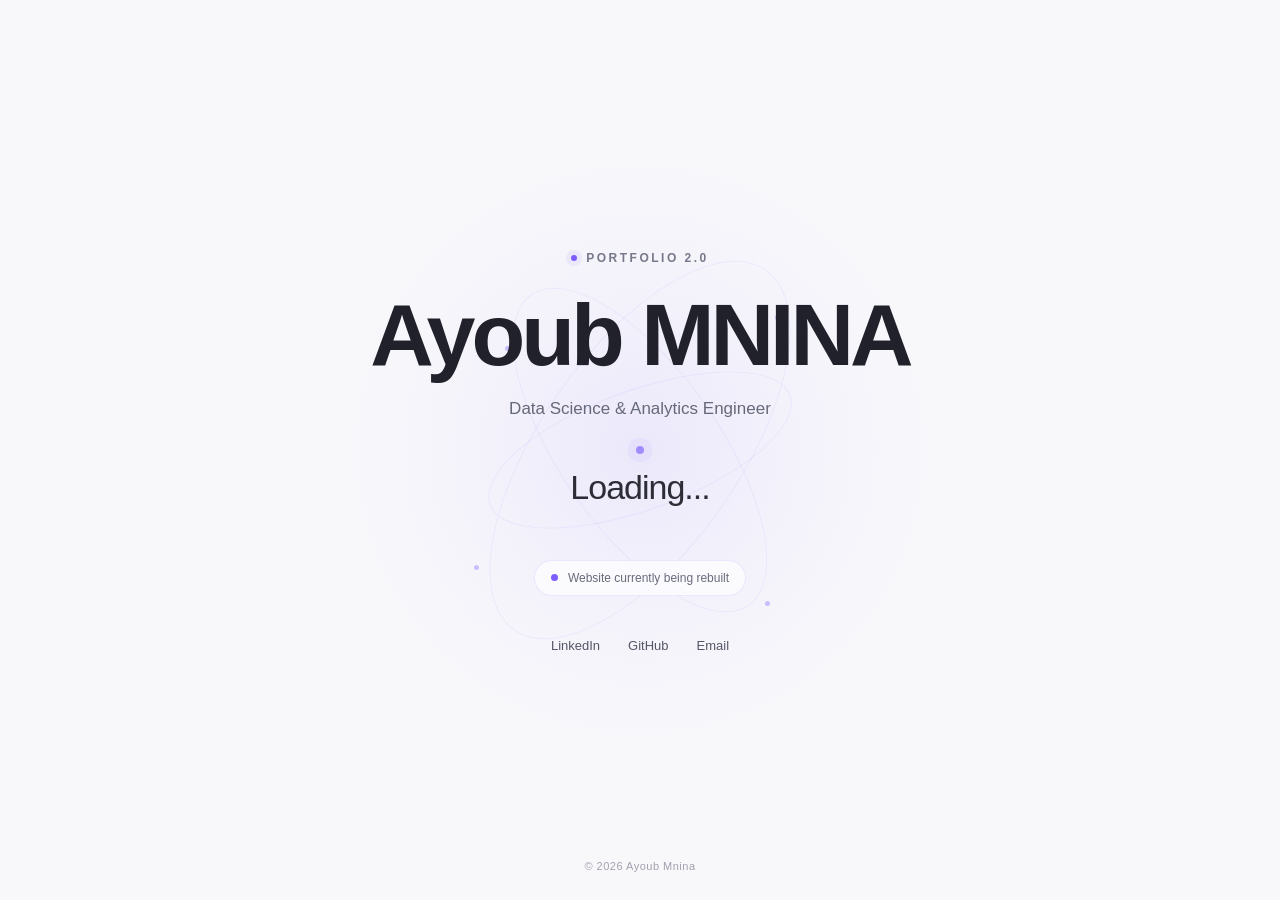
==== commit 420e7cd8: "Rebuilding my portfolio" ====
--- a/index.html
+++ b/index.html
@@ -7,7 +7,7 @@
     <title>Ayoub Mnina — Portfolio</title>
 
     <meta name="description"
-          content="Hello ! My name is Ayoub MNINA, my website currently being rebuilt.">
+          content="I'm Ayoub MNINA, and my website currently being rebuilt.">
 
     <style>
         /* =========================
@@ -543,7 +543,6 @@
 
             <p class="role">
                 Data Science & Analytics Engineer
-                <span>·</span>
             </p>
 
 
@@ -552,10 +551,6 @@
                 <h2>
                     Loading...
                 </h2>
-
-                <p>
-                    I'm currently rebuilding this website.
-                </p>
 
             </div>
 
